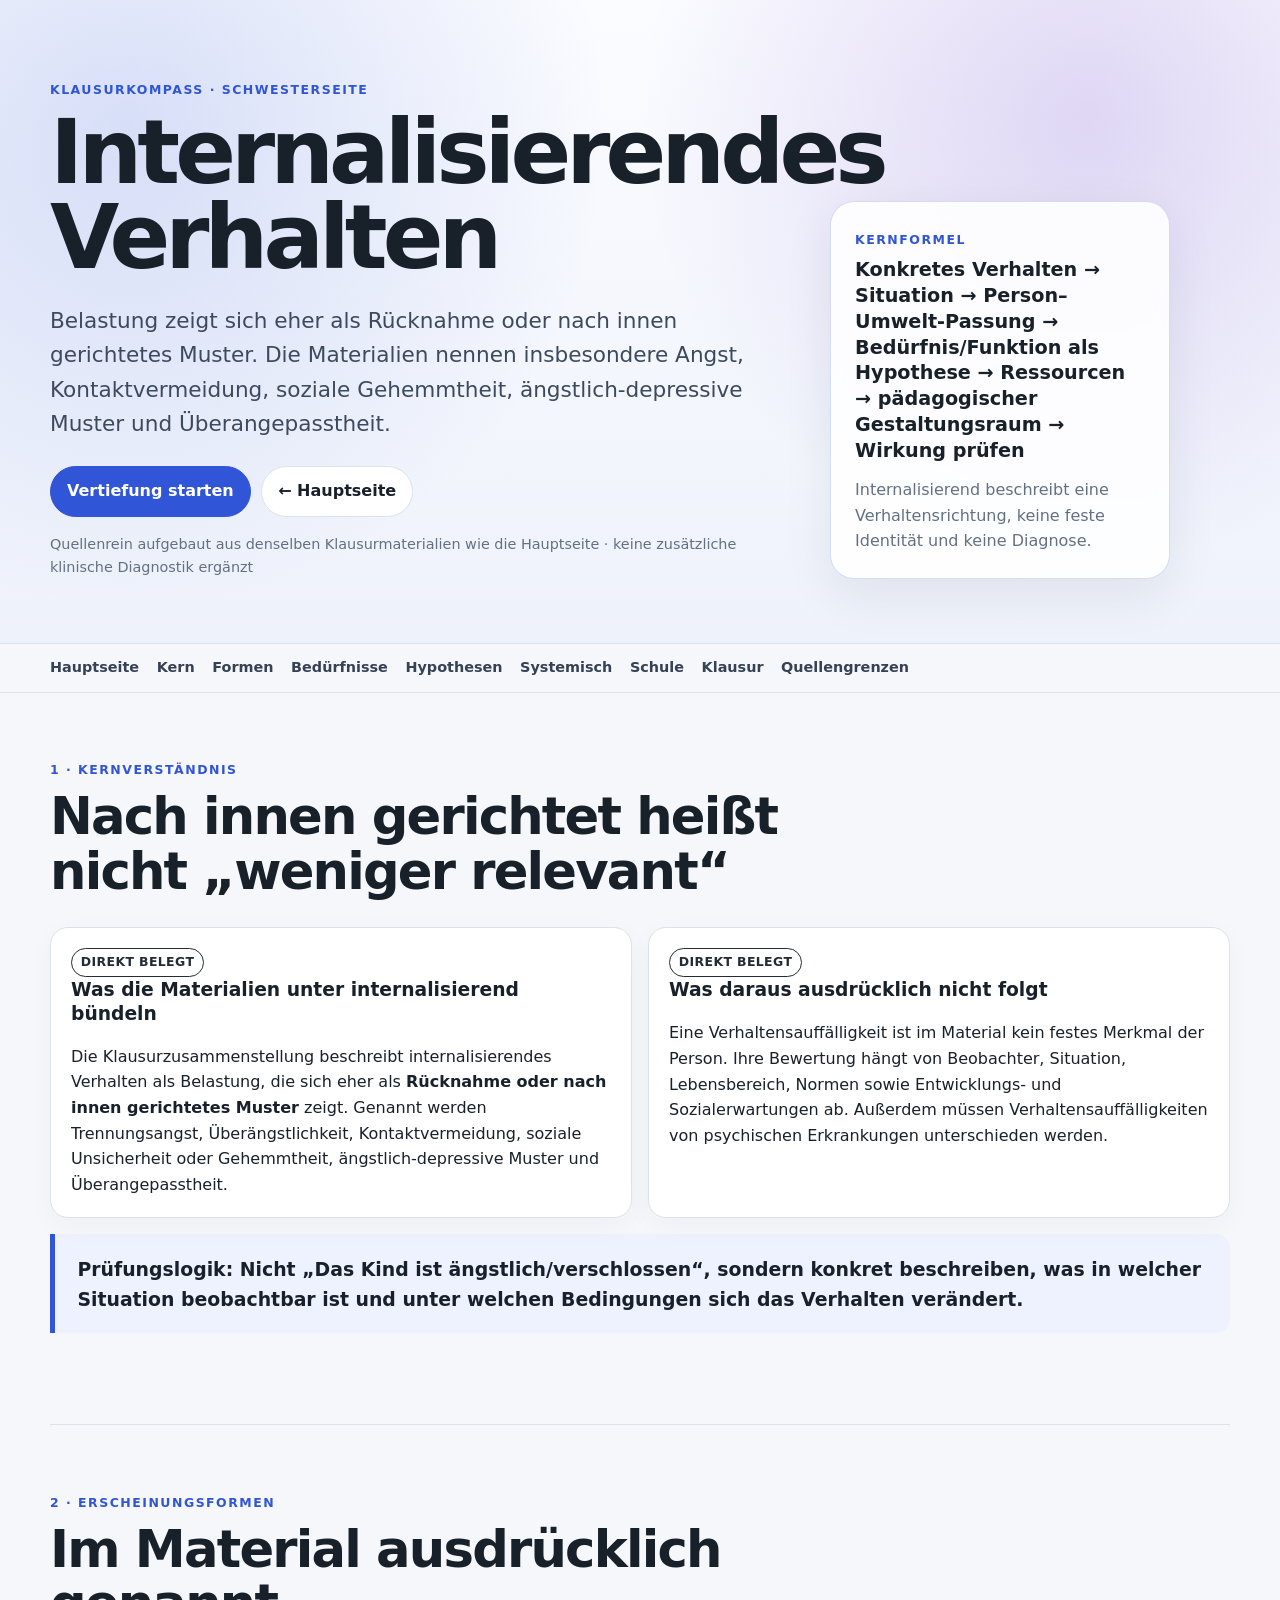
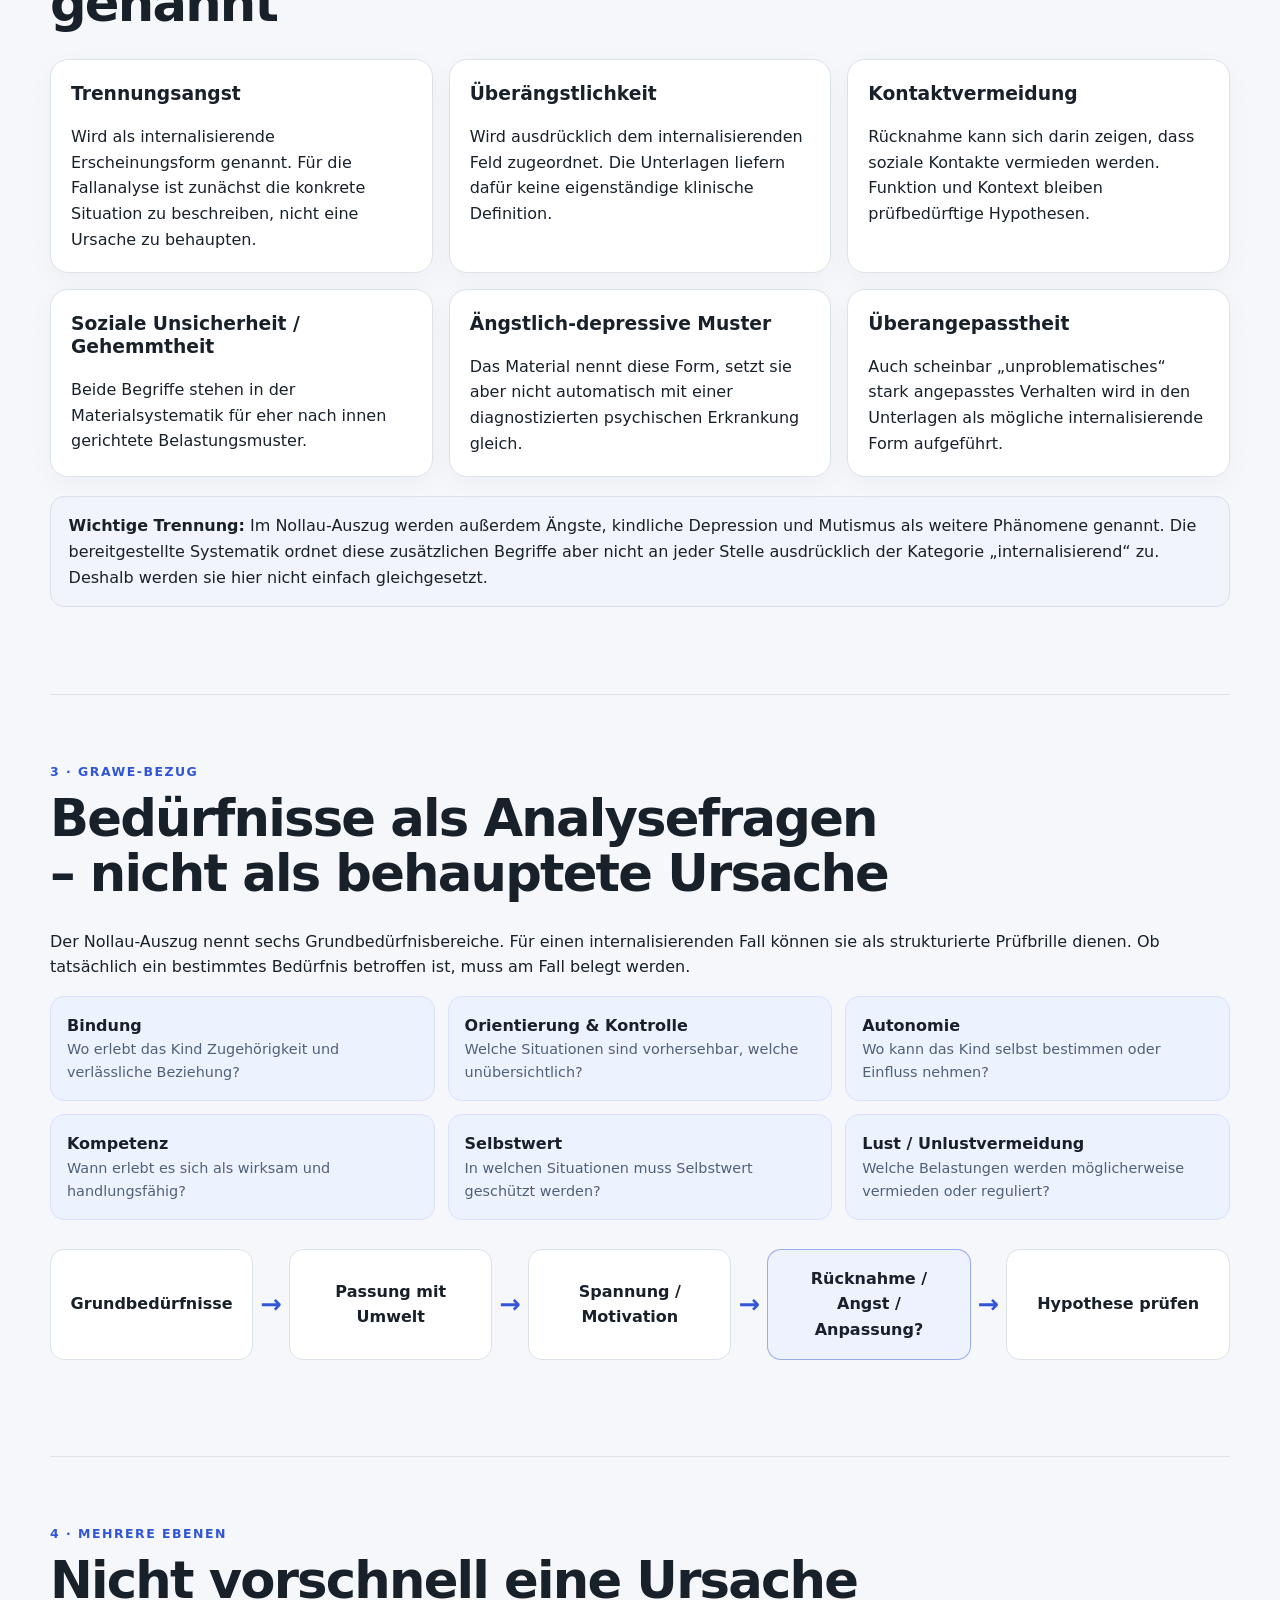
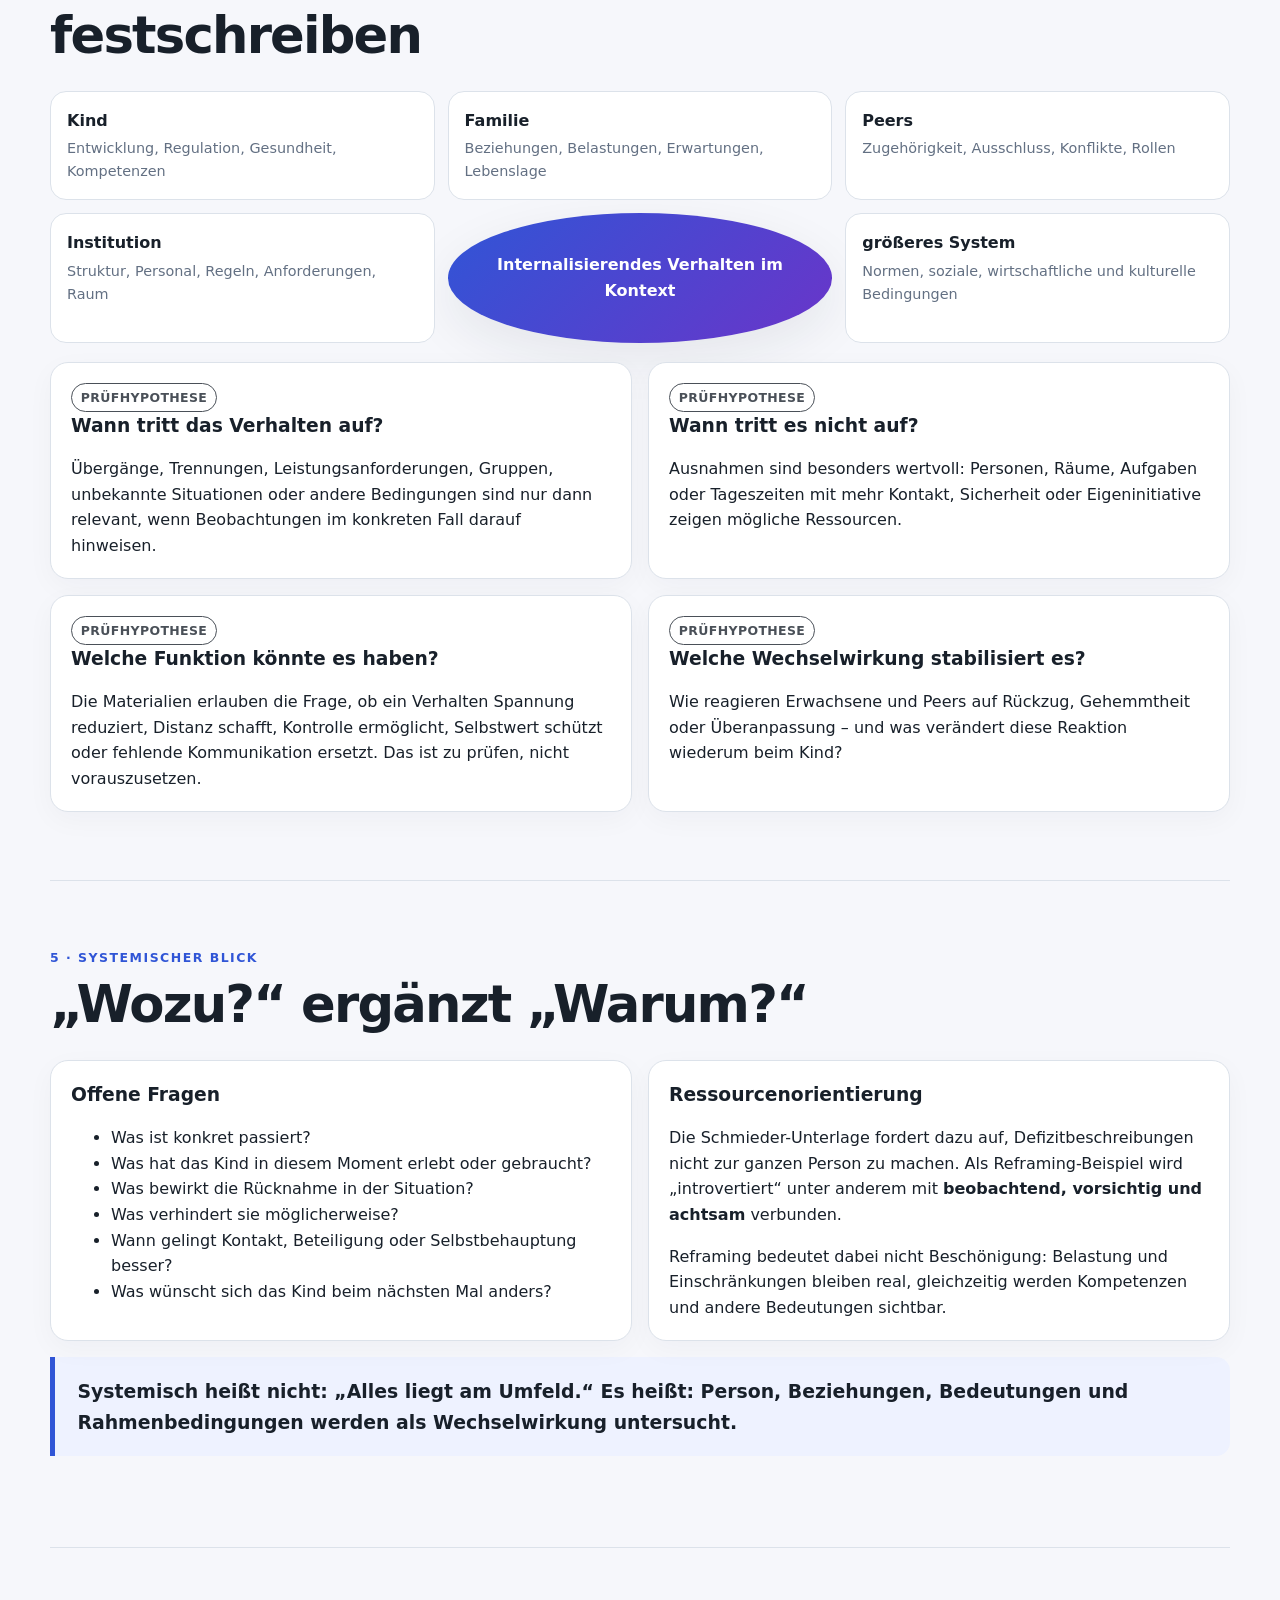
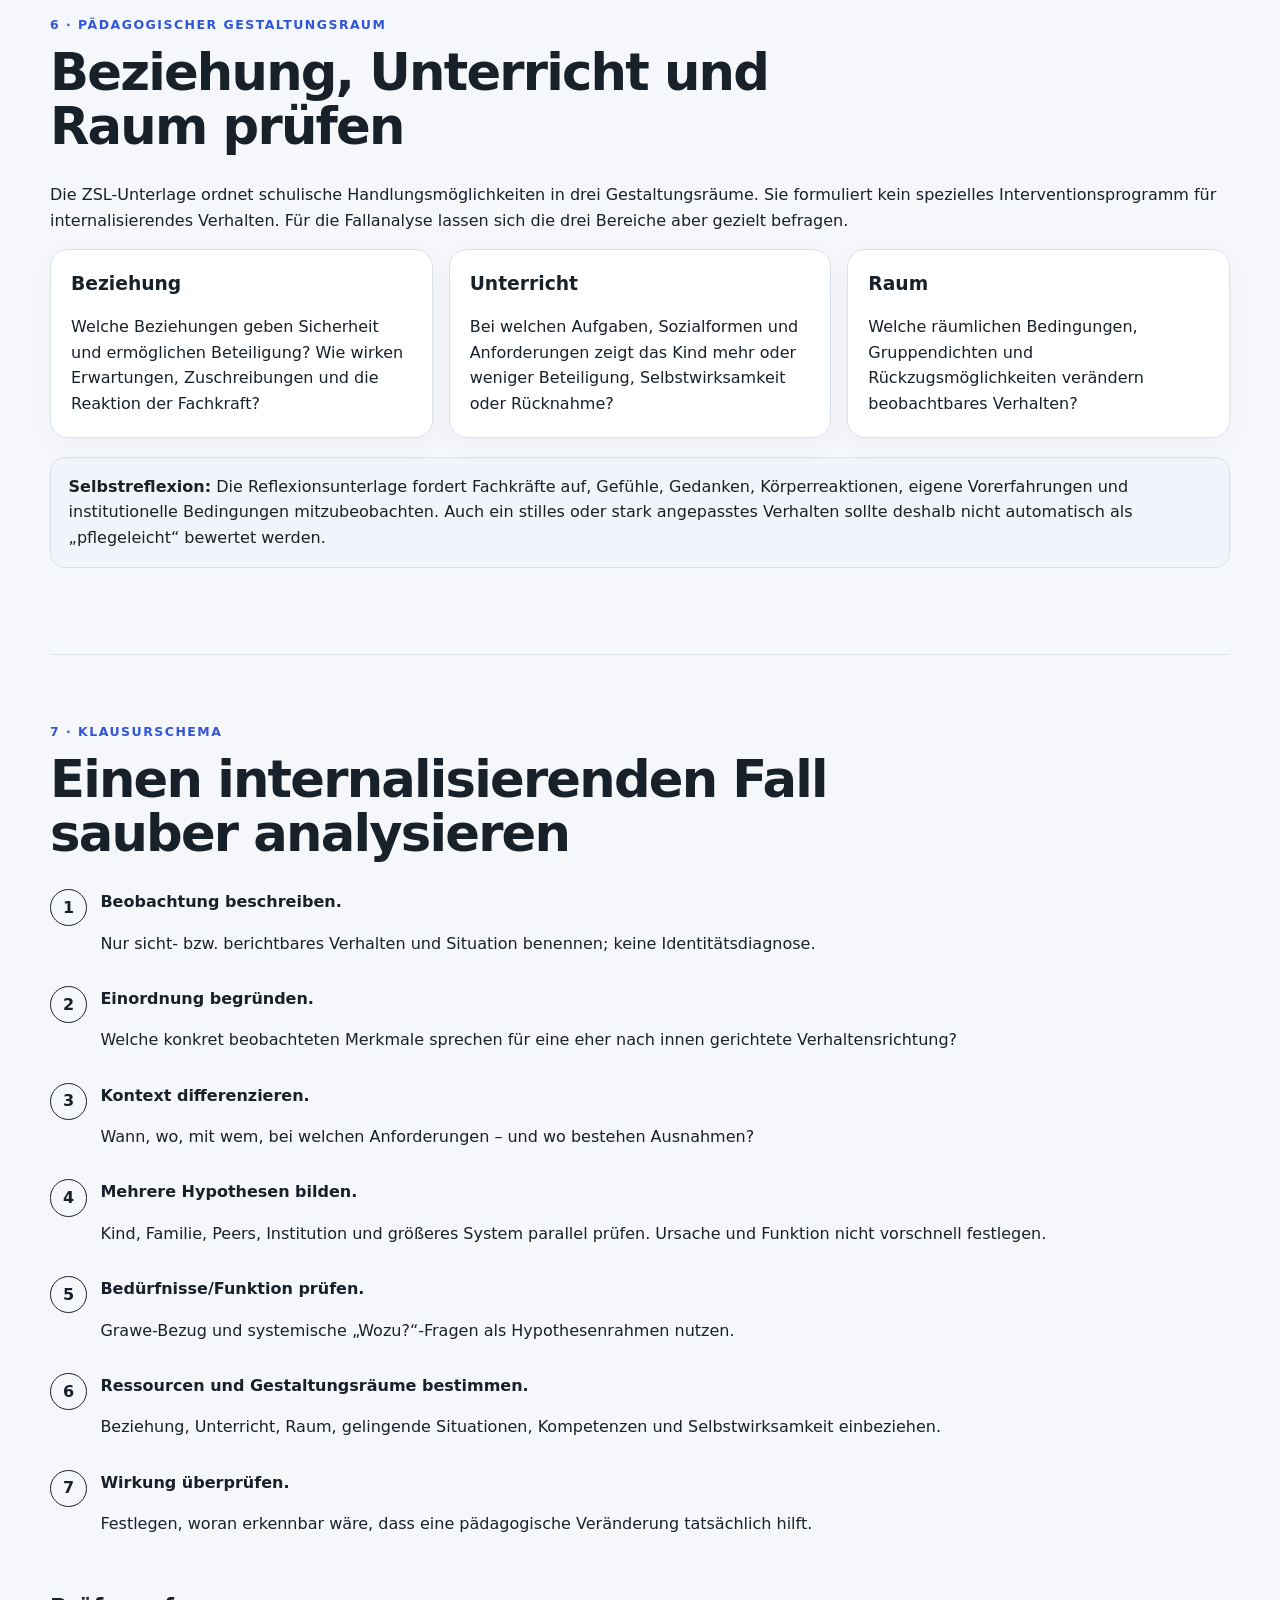
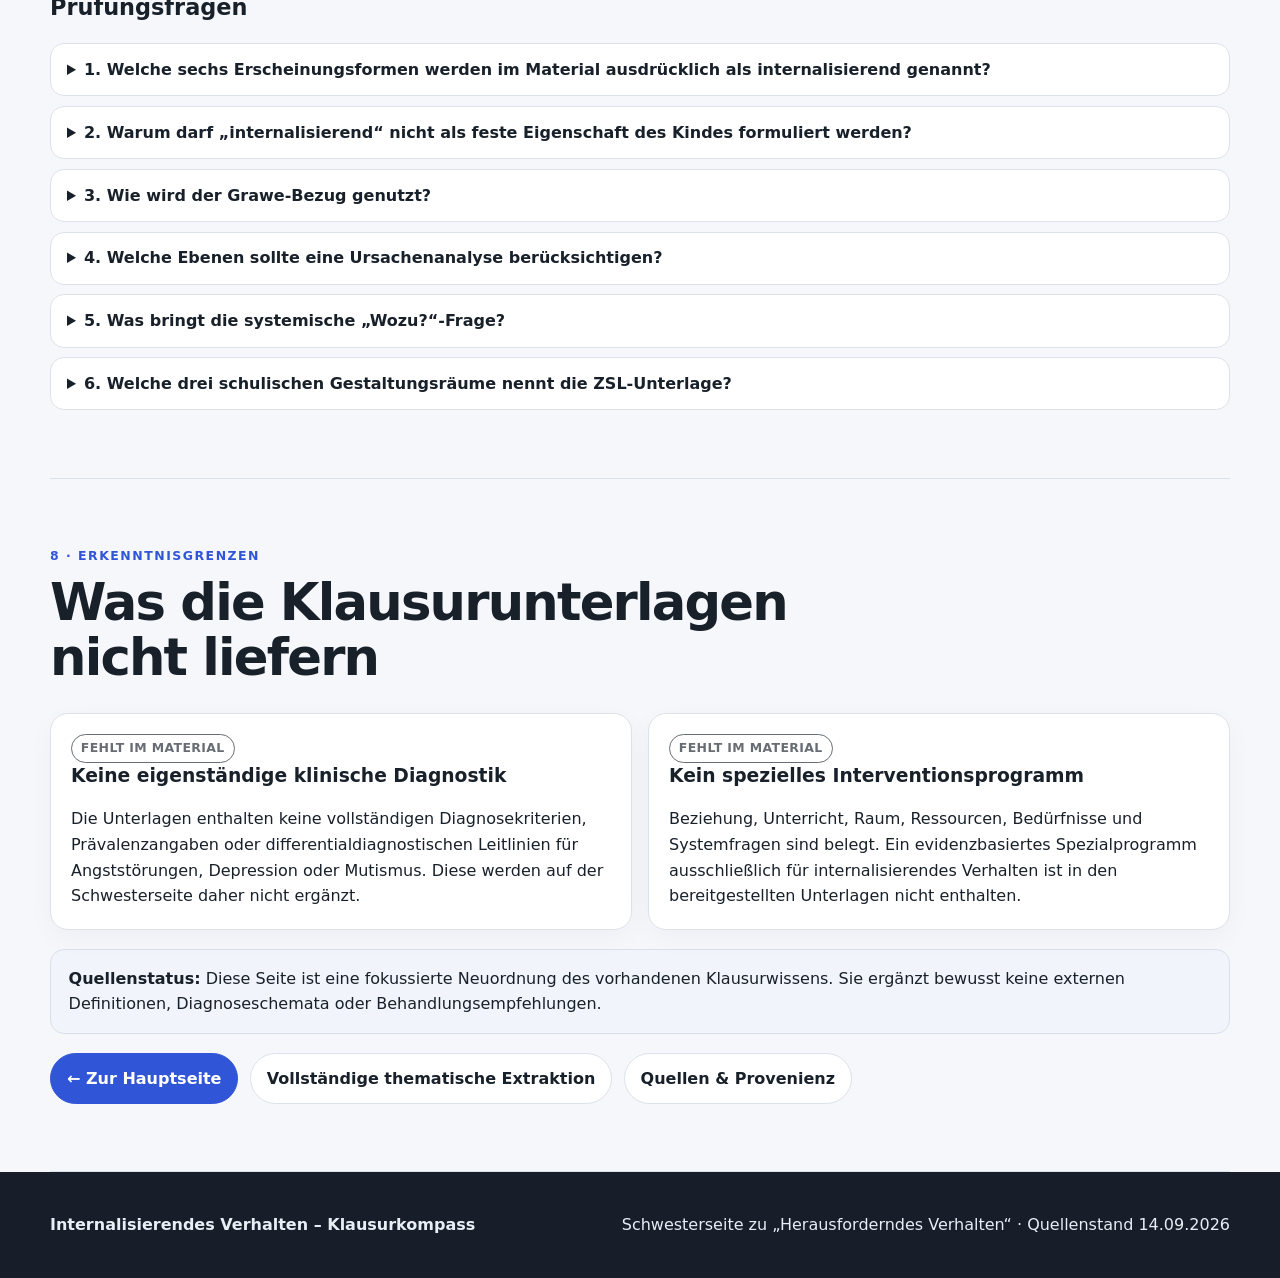
==== internalisierendes-verhalten.html @ 6f6639ad "feat: add internalising behaviour sister page" ====
<!doctype html>
<html lang="de">
<head>
  <meta charset="utf-8">
  <meta name="viewport" content="width=device-width,initial-scale=1">
  <meta name="description" content="Vertiefungsseite zu internalisierendem Verhalten auf Grundlage der Klausurmaterialien zu herausforderndem Verhalten.">
  <title>Internalisierendes Verhalten – Klausurkompass</title>
  <link rel="stylesheet" href="styles.css">
  <style>
    .sister-nav{display:flex;flex-wrap:wrap;gap:.65rem;align-items:center}.sister-nav .button{margin:0}
    .evidence-badge{display:inline-block;padding:.22rem .55rem;border:1px solid currentColor;border-radius:999px;font-size:.78rem;font-weight:700;letter-spacing:.03em;text-transform:uppercase}
    .evidence-direct{opacity:.95}.evidence-hypothesis{opacity:.78}.evidence-gap{opacity:.65}
    .focus-grid{display:grid;grid-template-columns:repeat(3,minmax(0,1fr));gap:1rem}.focus-grid .card{height:100%}
    .question-grid{display:grid;grid-template-columns:repeat(2,minmax(0,1fr));gap:1rem}
    .flow-list{counter-reset:step;display:grid;gap:.85rem;padding:0;list-style:none}.flow-list li{counter-increment:step;display:grid;grid-template-columns:2.4rem 1fr;gap:.75rem;align-items:start}.flow-list li::before{content:counter(step);display:grid;place-items:center;width:2.2rem;height:2.2rem;border-radius:50%;border:1px solid currentColor;font-weight:800}
    .sister-footer-links{display:flex;flex-wrap:wrap;gap:.7rem;margin-top:1rem}
    @media (max-width:850px){.focus-grid,.question-grid{grid-template-columns:1fr}}
  </style>
</head>
<body>
<a class="skip-link" href="#inhalt">Zum Inhalt springen</a>
<header class="hero"><div class="wrap hero-grid"><div>
  <p class="eyebrow">Klausurkompass · Schwesterseite</p>
  <h1>Internalisierendes Verhalten</h1>
  <p class="lead">Belastung zeigt sich eher als Rücknahme oder nach innen gerichtetes Muster. Die Materialien nennen insbesondere Angst, Kontaktvermeidung, soziale Gehemmtheit, ängstlich-depressive Muster und Überangepasstheit.</p>
  <div class="hero-actions sister-nav"><a class="button primary" href="#kern">Vertiefung starten</a><a class="button" href="index.html">← Hauptseite</a></div>
  <p class="source-note">Quellenrein aufgebaut aus denselben Klausurmaterialien wie die Hauptseite · keine zusätzliche klinische Diagnostik ergänzt</p>
</div><div class="core-card"><span class="core-label">Kernformel</span><strong>Konkretes Verhalten → Situation → Person–Umwelt-Passung → Bedürfnis/Funktion als Hypothese → Ressourcen → pädagogischer Gestaltungsraum → Wirkung prüfen</strong><p>Internalisierend beschreibt eine Verhaltensrichtung, keine feste Identität und keine Diagnose.</p></div></div></header>

<nav class="topnav"><div class="wrap nav-inner"><a href="index.html">Hauptseite</a><a href="#kern">Kern</a><a href="#formen">Formen</a><a href="#beduerfnisse">Bedürfnisse</a><a href="#hypothesen">Hypothesen</a><a href="#systemisch">Systemisch</a><a href="#schule">Schule</a><a href="#klausur">Klausur</a><a href="#grenzen">Quellengrenzen</a></div></nav>

<main id="inhalt" class="wrap">
<section id="kern" class="section"><div class="section-head"><p class="eyebrow">1 · Kernverständnis</p><h2>Nach innen gerichtet heißt nicht „weniger relevant“</h2></div>
<div class="two-col">
<article class="panel"><span class="evidence-badge evidence-direct">Direkt belegt</span><h3>Was die Materialien unter internalisierend bündeln</h3><p>Die Klausurzusammenstellung beschreibt internalisierendes Verhalten als Belastung, die sich eher als <strong>Rücknahme oder nach innen gerichtetes Muster</strong> zeigt. Genannt werden Trennungsangst, Überängstlichkeit, Kontaktvermeidung, soziale Unsicherheit oder Gehemmtheit, ängstlich-depressive Muster und Überangepasstheit.</p></article>
<article class="panel"><span class="evidence-badge evidence-direct">Direkt belegt</span><h3>Was daraus ausdrücklich nicht folgt</h3><p>Eine Verhaltensauffälligkeit ist im Material kein festes Merkmal der Person. Ihre Bewertung hängt von Beobachter, Situation, Lebensbereich, Normen sowie Entwicklungs- und Sozialerwartungen ab. Außerdem müssen Verhaltensauffälligkeiten von psychischen Erkrankungen unterschieden werden.</p></article>
</div>
<div class="quote-card">Prüfungslogik: Nicht „Das Kind ist ängstlich/verschlossen“, sondern konkret beschreiben, <strong>was</strong> in <strong>welcher Situation</strong> beobachtbar ist und unter welchen Bedingungen sich das Verhalten verändert.</div>
</section>

<section id="formen" class="section"><div class="section-head"><p class="eyebrow">2 · Erscheinungsformen</p><h2>Im Material ausdrücklich genannt</h2></div>
<div class="focus-grid">
<article class="card"><h3>Trennungsangst</h3><p>Wird als internalisierende Erscheinungsform genannt. Für die Fallanalyse ist zunächst die konkrete Situation zu beschreiben, nicht eine Ursache zu behaupten.</p></article>
<article class="card"><h3>Überängstlichkeit</h3><p>Wird ausdrücklich dem internalisierenden Feld zugeordnet. Die Unterlagen liefern dafür keine eigenständige klinische Definition.</p></article>
<article class="card"><h3>Kontaktvermeidung</h3><p>Rücknahme kann sich darin zeigen, dass soziale Kontakte vermieden werden. Funktion und Kontext bleiben prüfbedürftige Hypothesen.</p></article>
<article class="card"><h3>Soziale Unsicherheit / Gehemmtheit</h3><p>Beide Begriffe stehen in der Materialsystematik für eher nach innen gerichtete Belastungsmuster.</p></article>
<article class="card"><h3>Ängstlich-depressive Muster</h3><p>Das Material nennt diese Form, setzt sie aber nicht automatisch mit einer diagnostizierten psychischen Erkrankung gleich.</p></article>
<article class="card"><h3>Überangepasstheit</h3><p>Auch scheinbar „unproblematisches“ stark angepasstes Verhalten wird in den Unterlagen als mögliche internalisierende Form aufgeführt.</p></article>
</div>
<aside class="notice"><strong>Wichtige Trennung:</strong> Im Nollau-Auszug werden außerdem Ängste, kindliche Depression und Mutismus als weitere Phänomene genannt. Die bereitgestellte Systematik ordnet diese zusätzlichen Begriffe aber nicht an jeder Stelle ausdrücklich der Kategorie „internalisierend“ zu. Deshalb werden sie hier nicht einfach gleichgesetzt.</aside>
</section>

<section id="beduerfnisse" class="section"><div class="section-head"><p class="eyebrow">3 · Grawe-Bezug</p><h2>Bedürfnisse als Analysefragen – nicht als behauptete Ursache</h2></div>
<p>Der Nollau-Auszug nennt sechs Grundbedürfnisbereiche. Für einen internalisierenden Fall können sie als strukturierte Prüfbrille dienen. Ob tatsächlich ein bestimmtes Bedürfnis betroffen ist, muss am Fall belegt werden.</p>
<div class="need-grid">
<div class="need"><strong>Bindung</strong><span>Wo erlebt das Kind Zugehörigkeit und verlässliche Beziehung?</span></div>
<div class="need"><strong>Orientierung & Kontrolle</strong><span>Welche Situationen sind vorhersehbar, welche unübersichtlich?</span></div>
<div class="need"><strong>Autonomie</strong><span>Wo kann das Kind selbst bestimmen oder Einfluss nehmen?</span></div>
<div class="need"><strong>Kompetenz</strong><span>Wann erlebt es sich als wirksam und handlungsfähig?</span></div>
<div class="need"><strong>Selbstwert</strong><span>In welchen Situationen muss Selbstwert geschützt werden?</span></div>
<div class="need"><strong>Lust / Unlustvermeidung</strong><span>Welche Belastungen werden möglicherweise vermieden oder reguliert?</span></div>
</div>
<div class="diagram"><div class="node">Grundbedürfnisse</div><div class="arrow">→</div><div class="node">Passung mit Umwelt</div><div class="arrow">→</div><div class="node">Spannung / Motivation</div><div class="arrow">→</div><div class="node accent">Rücknahme / Angst / Anpassung?</div><div class="arrow">→</div><div class="node">Hypothese prüfen</div></div>
</section>

<section id="hypothesen" class="section"><div class="section-head"><p class="eyebrow">4 · Mehrere Ebenen</p><h2>Nicht vorschnell eine Ursache festschreiben</h2></div>
<div class="cause-ring"><div class="center">Internalisierendes Verhalten im Kontext</div><div class="cause"><strong>Kind</strong><span>Entwicklung, Regulation, Gesundheit, Kompetenzen</span></div><div class="cause"><strong>Familie</strong><span>Beziehungen, Belastungen, Erwartungen, Lebenslage</span></div><div class="cause"><strong>Peers</strong><span>Zugehörigkeit, Ausschluss, Konflikte, Rollen</span></div><div class="cause"><strong>Institution</strong><span>Struktur, Personal, Regeln, Anforderungen, Raum</span></div><div class="cause"><strong>größeres System</strong><span>Normen, soziale, wirtschaftliche und kulturelle Bedingungen</span></div></div>
<div class="question-grid">
<article class="panel"><span class="evidence-badge evidence-hypothesis">Prüfhypothese</span><h3>Wann tritt das Verhalten auf?</h3><p>Übergänge, Trennungen, Leistungsanforderungen, Gruppen, unbekannte Situationen oder andere Bedingungen sind nur dann relevant, wenn Beobachtungen im konkreten Fall darauf hinweisen.</p></article>
<article class="panel"><span class="evidence-badge evidence-hypothesis">Prüfhypothese</span><h3>Wann tritt es nicht auf?</h3><p>Ausnahmen sind besonders wertvoll: Personen, Räume, Aufgaben oder Tageszeiten mit mehr Kontakt, Sicherheit oder Eigeninitiative zeigen mögliche Ressourcen.</p></article>
<article class="panel"><span class="evidence-badge evidence-hypothesis">Prüfhypothese</span><h3>Welche Funktion könnte es haben?</h3><p>Die Materialien erlauben die Frage, ob ein Verhalten Spannung reduziert, Distanz schafft, Kontrolle ermöglicht, Selbstwert schützt oder fehlende Kommunikation ersetzt. Das ist zu prüfen, nicht vorauszusetzen.</p></article>
<article class="panel"><span class="evidence-badge evidence-hypothesis">Prüfhypothese</span><h3>Welche Wechselwirkung stabilisiert es?</h3><p>Wie reagieren Erwachsene und Peers auf Rückzug, Gehemmtheit oder Überanpassung – und was verändert diese Reaktion wiederum beim Kind?</p></article>
</div>
</section>

<section id="systemisch" class="section"><div class="section-head"><p class="eyebrow">5 · Systemischer Blick</p><h2>„Wozu?“ ergänzt „Warum?“</h2></div>
<div class="two-col"><article class="panel"><h3>Offene Fragen</h3><ul><li>Was ist konkret passiert?</li><li>Was hat das Kind in diesem Moment erlebt oder gebraucht?</li><li>Was bewirkt die Rücknahme in der Situation?</li><li>Was verhindert sie möglicherweise?</li><li>Wann gelingt Kontakt, Beteiligung oder Selbstbehauptung besser?</li><li>Was wünscht sich das Kind beim nächsten Mal anders?</li></ul></article>
<article class="panel"><h3>Ressourcenorientierung</h3><p>Die Schmieder-Unterlage fordert dazu auf, Defizitbeschreibungen nicht zur ganzen Person zu machen. Als Reframing-Beispiel wird „introvertiert“ unter anderem mit <strong>beobachtend, vorsichtig und achtsam</strong> verbunden.</p><p>Reframing bedeutet dabei nicht Beschönigung: Belastung und Einschränkungen bleiben real, gleichzeitig werden Kompetenzen und andere Bedeutungen sichtbar.</p></article></div>
<div class="quote-card">Systemisch heißt nicht: „Alles liegt am Umfeld.“ Es heißt: Person, Beziehungen, Bedeutungen und Rahmenbedingungen werden als Wechselwirkung untersucht.</div>
</section>

<section id="schule" class="section"><div class="section-head"><p class="eyebrow">6 · Pädagogischer Gestaltungsraum</p><h2>Beziehung, Unterricht und Raum prüfen</h2></div>
<p>Die ZSL-Unterlage ordnet schulische Handlungsmöglichkeiten in drei Gestaltungsräume. Sie formuliert kein spezielles Interventionsprogramm für internalisierendes Verhalten. Für die Fallanalyse lassen sich die drei Bereiche aber gezielt befragen.</p>
<div class="three-col">
<article class="card"><h3>Beziehung</h3><p>Welche Beziehungen geben Sicherheit und ermöglichen Beteiligung? Wie wirken Erwartungen, Zuschreibungen und die Reaktion der Fachkraft?</p></article>
<article class="card"><h3>Unterricht</h3><p>Bei welchen Aufgaben, Sozialformen und Anforderungen zeigt das Kind mehr oder weniger Beteiligung, Selbstwirksamkeit oder Rücknahme?</p></article>
<article class="card"><h3>Raum</h3><p>Welche räumlichen Bedingungen, Gruppendichten und Rückzugsmöglichkeiten verändern beobachtbares Verhalten?</p></article>
</div>
<aside class="notice"><strong>Selbstreflexion:</strong> Die Reflexionsunterlage fordert Fachkräfte auf, Gefühle, Gedanken, Körperreaktionen, eigene Vorerfahrungen und institutionelle Bedingungen mitzubeobachten. Auch ein stilles oder stark angepasstes Verhalten sollte deshalb nicht automatisch als „pflegeleicht“ bewertet werden.</aside>
</section>

<section id="klausur" class="section"><div class="section-head"><p class="eyebrow">7 · Klausurschema</p><h2>Einen internalisierenden Fall sauber analysieren</h2></div>
<ol class="flow-list">
<li><div><strong>Beobachtung beschreiben.</strong><p>Nur sicht- bzw. berichtbares Verhalten und Situation benennen; keine Identitätsdiagnose.</p></div></li>
<li><div><strong>Einordnung begründen.</strong><p>Welche konkret beobachteten Merkmale sprechen für eine eher nach innen gerichtete Verhaltensrichtung?</p></div></li>
<li><div><strong>Kontext differenzieren.</strong><p>Wann, wo, mit wem, bei welchen Anforderungen – und wo bestehen Ausnahmen?</p></div></li>
<li><div><strong>Mehrere Hypothesen bilden.</strong><p>Kind, Familie, Peers, Institution und größeres System parallel prüfen. Ursache und Funktion nicht vorschnell festlegen.</p></div></li>
<li><div><strong>Bedürfnisse/Funktion prüfen.</strong><p>Grawe-Bezug und systemische „Wozu?“-Fragen als Hypothesenrahmen nutzen.</p></div></li>
<li><div><strong>Ressourcen und Gestaltungsräume bestimmen.</strong><p>Beziehung, Unterricht, Raum, gelingende Situationen, Kompetenzen und Selbstwirksamkeit einbeziehen.</p></div></li>
<li><div><strong>Wirkung überprüfen.</strong><p>Festlegen, woran erkennbar wäre, dass eine pädagogische Veränderung tatsächlich hilft.</p></div></li>
</ol>
<h3 class="subhead">Prüfungsfragen</h3>
<div class="quiz-list">
<details class="quiz-item"><summary>1. Welche sechs Erscheinungsformen werden im Material ausdrücklich als internalisierend genannt?</summary><p>Trennungsangst, Überängstlichkeit, Kontaktvermeidung, soziale Unsicherheit oder Gehemmtheit, ängstlich-depressive Muster und Überangepasstheit.</p></details>
<details class="quiz-item"><summary>2. Warum darf „internalisierend“ nicht als feste Eigenschaft des Kindes formuliert werden?</summary><p>Weil die Materialien Verhaltensauffälligkeit als personen- und kontextabhängige Bewertung verstehen. Verhalten ist in Situationen und Beziehungen zu beschreiben, nicht als unveränderliche Identität.</p></details>
<details class="quiz-item"><summary>3. Wie wird der Grawe-Bezug genutzt?</summary><p>Als Analysebrille für Grundbedürfnisse und mögliche Spannungsregulation. Ein bestimmtes Bedürfnis ist im Einzelfall eine zu prüfende Hypothese, keine automatisch feststehende Ursache.</p></details>
<details class="quiz-item"><summary>4. Welche Ebenen sollte eine Ursachenanalyse berücksichtigen?</summary><p>Kind, Familie, Peers, Institution und größere gesellschaftliche bzw. kulturelle Systeme.</p></details>
<details class="quiz-item"><summary>5. Was bringt die systemische „Wozu?“-Frage?</summary><p>Sie richtet den Blick auf aktuelle Funktion, Wechselwirkungen und mögliche stabilisierende Kreisläufe, statt ausschließlich nach einer linearen Ursache in der Vergangenheit zu suchen.</p></details>
<details class="quiz-item"><summary>6. Welche drei schulischen Gestaltungsräume nennt die ZSL-Unterlage?</summary><p>Beziehung, Unterricht und Raum.</p></details>
</div>
</section>

<section id="grenzen" class="section"><div class="section-head"><p class="eyebrow">8 · Erkenntnisgrenzen</p><h2>Was die Klausurunterlagen nicht liefern</h2></div>
<div class="two-col">
<article class="panel"><span class="evidence-badge evidence-gap">Fehlt im Material</span><h3>Keine eigenständige klinische Diagnostik</h3><p>Die Unterlagen enthalten keine vollständigen Diagnosekriterien, Prävalenzangaben oder differentialdiagnostischen Leitlinien für Angststörungen, Depression oder Mutismus. Diese werden auf der Schwesterseite daher nicht ergänzt.</p></article>
<article class="panel"><span class="evidence-badge evidence-gap">Fehlt im Material</span><h3>Kein spezielles Interventionsprogramm</h3><p>Beziehung, Unterricht, Raum, Ressourcen, Bedürfnisse und Systemfragen sind belegt. Ein evidenzbasiertes Spezialprogramm ausschließlich für internalisierendes Verhalten ist in den bereitgestellten Unterlagen nicht enthalten.</p></article>
</div>
<aside class="notice"><strong>Quellenstatus:</strong> Diese Seite ist eine fokussierte Neuordnung des vorhandenen Klausurwissens. Sie ergänzt bewusst keine externen Definitionen, Diagnoseschemata oder Behandlungsempfehlungen.</aside>
<div class="sister-footer-links"><a class="button primary" href="index.html">← Zur Hauptseite</a><a class="button" href="klausurwissen.md">Vollständige thematische Extraktion</a><a class="button" href="quellen.md">Quellen & Provenienz</a></div>
</section>
</main>
<footer><div class="wrap footer-inner"><p><strong>Internalisierendes Verhalten – Klausurkompass</strong></p><p>Schwesterseite zu „Herausforderndes Verhalten“ · Quellenstand 14.09.2026</p></div></footer>
</body>
</html>
---- styles.css ----
:root {
  --bg: #f6f7fb;
  --surface: #ffffff;
  --surface-2: #eef2f7;
  --text: #18202a;
  --muted: #637083;
  --line: #dce2ea;
  --brand: #3055d6;
  --brand-2: #6a35c9;
  --accent: #0f7a65;
  --warning: #a35b00;
  --danger: #a83b3b;
  --good: #0d6b58;
  --shadow: 0 16px 50px rgba(25, 35, 55, .08);
  --radius: 18px;
  --max: 1180px;
}

* { box-sizing: border-box; }
html { scroll-behavior: smooth; }
body {
  margin: 0;
  font-family: Inter, ui-sans-serif, system-ui, -apple-system, BlinkMacSystemFont, "Segoe UI", sans-serif;
  background: var(--bg);
  color: var(--text);
  line-height: 1.6;
}
a { color: var(--brand); text-decoration-thickness: .08em; text-underline-offset: .17em; }
.wrap { width: min(var(--max), calc(100% - 2rem)); margin-inline: auto; }
.skip-link { position: absolute; left: -999px; top: 0; background: #000; color: #fff; padding: .75rem 1rem; z-index: 20; }
.skip-link:focus { left: .5rem; top: .5rem; }

.hero {
  padding: 5rem 0 4rem;
  background:
    radial-gradient(circle at 85% 18%, rgba(106,53,201,.18), transparent 28rem),
    radial-gradient(circle at 10% 20%, rgba(48,85,214,.17), transparent 30rem),
    linear-gradient(180deg, #fbfcff, #eef2fb);
  border-bottom: 1px solid var(--line);
}
.hero-grid { display: grid; grid-template-columns: 1.55fr .85fr; gap: 2rem; align-items: end; }
.eyebrow { margin: 0 0 .6rem; text-transform: uppercase; letter-spacing: .12em; font-size: .78rem; font-weight: 800; color: var(--brand); }
h1 { font-size: clamp(2.8rem, 7vw, 5.9rem); line-height: .95; letter-spacing: -.055em; margin: 0; max-width: 12ch; }
.lead { font-size: clamp(1.08rem, 2vw, 1.35rem); max-width: 64ch; color: #3d4a5d; margin: 1.5rem 0; }
.hero-actions { display: flex; flex-wrap: wrap; gap: .7rem; margin: 1.5rem 0 1rem; }
.source-note { color: var(--muted); font-size: .9rem; margin-bottom: 0; }
.core-card { background: rgba(255,255,255,.88); border: 1px solid rgba(48,85,214,.2); border-radius: 24px; padding: 1.5rem; box-shadow: var(--shadow); backdrop-filter: blur(8px); }
.core-card strong { display: block; font-size: 1.2rem; line-height: 1.35; margin: .35rem 0 .8rem; }
.core-card p { margin: 0; color: var(--muted); }
.core-label { font-size: .78rem; text-transform: uppercase; letter-spacing: .12em; color: var(--brand); font-weight: 800; }

.button { display: inline-flex; align-items: center; justify-content: center; gap: .35rem; border: 1px solid var(--line); background: var(--surface); color: var(--text); border-radius: 999px; padding: .72rem 1rem; font: inherit; font-weight: 700; text-decoration: none; cursor: pointer; }
.button:hover, .button:focus-visible { border-color: var(--brand); outline: none; }
.button.primary { background: var(--brand); border-color: var(--brand); color: #fff; }
.button.small { padding: .62rem .9rem; }

.topnav { position: sticky; top: 0; z-index: 10; background: rgba(246,247,251,.92); backdrop-filter: blur(12px); border-bottom: 1px solid var(--line); }
.nav-inner { display: flex; gap: 1.1rem; overflow-x: auto; scrollbar-width: thin; padding: .78rem 0; }
.nav-inner a { flex: 0 0 auto; color: #354154; text-decoration: none; font-weight: 700; font-size: .9rem; }
.nav-inner a:hover { color: var(--brand); }

.toolbar { margin: 2rem 0 0; padding: 1rem; border: 1px solid var(--line); border-radius: var(--radius); background: var(--surface); box-shadow: 0 8px 28px rgba(20,30,50,.04); }
.toolbar label { display: block; font-weight: 800; margin-bottom: .5rem; }
.search-row { display: flex; gap: .7rem; }
#search { flex: 1; min-width: 0; padding: .8rem 1rem; border: 1px solid #cbd3df; border-radius: 12px; background: #fff; font: inherit; }
#search:focus { outline: 3px solid rgba(48,85,214,.15); border-color: var(--brand); }
.muted { color: var(--muted); }

.section { scroll-margin-top: 4.3rem; padding: 4.2rem 0; border-bottom: 1px solid var(--line); }
.section-head { max-width: 850px; margin-bottom: 1.8rem; }
h2 { font-size: clamp(2rem, 4vw, 3.4rem); letter-spacing: -.035em; line-height: 1.06; margin: .15rem 0 .8rem; }
h3 { line-height: 1.25; }
.subhead { margin-top: 2.5rem; font-size: 1.4rem; }
.card, .panel { background: var(--surface); border: 1px solid var(--line); border-radius: var(--radius); padding: 1.25rem; box-shadow: 0 8px 28px rgba(20,30,50,.035); }
.card h3, .panel h3 { margin-top: .1rem; }
.card p:last-child, .panel p:last-child { margin-bottom: 0; }
.num { font-variant-numeric: tabular-nums; color: var(--brand); font-weight: 900; font-size: .8rem; letter-spacing: .08em; }
.principle-grid { display: grid; grid-template-columns: repeat(3, 1fr); gap: 1rem; }
.two-col { display: grid; grid-template-columns: repeat(2, 1fr); gap: 1rem; }
.three-col { display: grid; grid-template-columns: repeat(3, 1fr); gap: 1rem; }
.four-col { display: grid; grid-template-columns: repeat(4, 1fr); gap: 1rem; }

.diagram { margin: 1.8rem 0; display: grid; grid-template-columns: 1fr auto 1fr auto 1fr auto 1fr auto 1.1fr; gap: .45rem; align-items: stretch; }
.node { display: flex; flex-direction: column; justify-content: center; padding: 1rem; border-radius: 14px; border: 1px solid var(--line); background: var(--surface); font-weight: 800; text-align: center; }
.node small { display: block; color: var(--muted); font-weight: 500; margin-top: .3rem; }
.node.accent { border-color: rgba(48,85,214,.45); background: #eef2ff; }
.arrow { align-self: center; color: var(--brand); font-size: 1.6rem; font-weight: 900; }

.contrast { display: grid; grid-template-columns: 1fr 1fr 1.15fr; gap: 1px; overflow: hidden; border: 1px solid var(--line); border-radius: var(--radius); background: var(--line); }
.contrast > div { background: var(--surface); padding: 1.25rem; }
.contrast h3 { margin-top: 0; }
.contrast > div:last-child { background: #f0f8f6; }

.citation { color: var(--muted); font-size: .88rem; }
.mini-example { display: grid; gap: .6rem; margin: 1rem 0; }
.mini-example span { border-radius: 10px; padding: .75rem; }
.bad { background: #fff1f1; color: #7d2626; }
.good { background: #ecf8f4; color: #075e4b; }
.need-grid { display: grid; grid-template-columns: repeat(3, 1fr); gap: .8rem; }
.need { display: flex; flex-direction: column; padding: 1rem; background: #edf2ff; border: 1px solid #d7e0ff; border-radius: 14px; }
.need span { color: #506079; font-size: .9rem; }
.behavior-types { margin-top: 1.5rem; }
.warning-card { background: #fff8ed; border-color: #f0d5aa; }
.gap { color: #83500c; background: #fff4df; border-left: 4px solid #c27a12; padding: .7rem .9rem; border-radius: 8px; }
details { background: var(--surface); border: 1px solid var(--line); border-radius: 14px; padding: .8rem 1rem; margin-top: 1rem; }
summary { cursor: pointer; font-weight: 800; }
.chip-list { display: flex; flex-wrap: wrap; gap: .45rem; margin-top: 1rem; }
.chip-list span { background: var(--surface-2); border: 1px solid var(--line); border-radius: 999px; padding: .35rem .6rem; font-size: .86rem; }

.cause-ring { display: grid; grid-template-columns: repeat(3, 1fr); gap: .8rem; margin-bottom: 1.2rem; }
.center { grid-column: 2; grid-row: 2; display: grid; place-items: center; min-height: 130px; border-radius: 50%; background: linear-gradient(135deg, var(--brand), var(--brand-2)); color: #fff; font-weight: 900; text-align: center; padding: 1rem; box-shadow: var(--shadow); }
.cause { background: var(--surface); border: 1px solid var(--line); border-radius: 16px; padding: 1rem; display: flex; flex-direction: column; }
.cause:nth-of-type(2) { grid-column: 1; grid-row: 1; }
.cause:nth-of-type(3) { grid-column: 2; grid-row: 1; }
.cause:nth-of-type(4) { grid-column: 3; grid-row: 1; }
.cause:nth-of-type(5) { grid-column: 1; grid-row: 2; }
.cause:nth-of-type(6) { grid-column: 3; grid-row: 2; }
.cause span { color: var(--muted); font-size: .9rem; margin-top: .25rem; }
.model-grid { display: grid; grid-template-columns: repeat(2, 1fr); gap: 1rem; }
.notice { margin: 1.2rem 0; padding: 1rem 1.1rem; background: #f1f4fa; border: 1px solid #d9e0ec; border-radius: 14px; }
.systems { max-width: 900px; margin: 0 auto; }
.system { border-radius: 22px; padding: 1.1rem; border: 2px solid rgba(48,85,214,.18); display: flex; flex-direction: column; gap: .5rem; }
.system span { color: #4c5a6d; font-size: .92rem; }
.system.macro { background: #eef1ff; }
.system.exo { background: #f3efff; margin-top: .5rem; }
.system.meso { background: #edf8f5; margin-top: .5rem; }
.system.micro { background: #fff; margin-top: .5rem; }

.quote-card { border-left: 5px solid var(--brand); background: #eef2ff; padding: 1.2rem 1.4rem; border-radius: 0 14px 14px 0; margin: 1rem 0 1.5rem; font-size: 1.18rem; font-weight: 700; }
.question-compare { display: grid; grid-template-columns: 1fr 1fr; gap: 1rem; margin: 1.2rem 0; }
.bad-box, .good-box { border-radius: 16px; padding: 1rem; display: grid; gap: .45rem; }
.bad-box { background: #fff1f1; border: 1px solid #f0cccc; }
.good-box { background: #ecf8f4; border: 1px solid #c7e6dc; }
.bad-box strong, .good-box strong { text-transform: uppercase; letter-spacing: .08em; font-size: .76rem; }
.steps, .analysis-list { list-style: none; counter-reset: step; padding: 0; display: grid; gap: .75rem; }
.steps li, .analysis-list li { counter-increment: step; display: grid; grid-template-columns: 2.3rem 1fr; column-gap: .8rem; background: var(--surface); border: 1px solid var(--line); border-radius: 14px; padding: 1rem; }
.steps li::before, .analysis-list li::before { content: counter(step); grid-row: 1 / span 2; width: 2rem; height: 2rem; display: grid; place-items: center; border-radius: 50%; background: #e9efff; color: var(--brand); font-weight: 900; }
.steps li span, .analysis-list li span { color: var(--muted); }
.panel.highlight { background: #eef2ff; border-color: #ccd7ff; }
.reframe-grid { display: grid; grid-template-columns: repeat(2, 1fr); gap: .7rem; }
.reframe-grid div { display: flex; justify-content: space-between; gap: 1rem; background: var(--surface); border: 1px solid var(--line); border-radius: 12px; padding: .85rem 1rem; }
.reframe-grid span { color: var(--danger); }
.reframe-grid strong { color: var(--good); text-align: right; }

.case-card { background: linear-gradient(135deg, #f2f5ff, #f6f1ff); border: 1px solid #d9dcf5; border-radius: 20px; padding: 1.3rem; margin-bottom: 1.2rem; }
.case-label { color: var(--brand); font-weight: 900; text-transform: uppercase; letter-spacing: .09em; font-size: .77rem; }
.case-card h3 { margin: .2rem 0 .7rem; }
.space-grid { display: grid; grid-template-columns: repeat(4, 1fr); gap: .8rem; }
.space-grid article { background: var(--surface); border: 1px solid var(--line); border-radius: 14px; padding: 1rem; }
.space-grid h3 { font-size: 1rem; margin-top: 0; }
.space-grid p { color: var(--muted); font-size: .9rem; margin-bottom: 0; }
.emotion-grid { display: grid; grid-template-columns: repeat(4, 1fr); gap: .8rem; }
.emotion-grid div { background: var(--surface); border: 1px solid var(--line); border-radius: 14px; padding: 1rem; display: flex; flex-direction: column; }
.emotion-grid span { color: var(--muted); font-size: .9rem; margin-top: .25rem; }
.reflection-flow { display: grid; grid-template-columns: repeat(4, 1fr); gap: .7rem; padding-left: 1.2rem; }
.reflection-flow li { padding-right: .8rem; }

.table-wrap { overflow-x: auto; border: 1px solid var(--line); border-radius: 16px; background: var(--surface); }
table { width: 100%; border-collapse: collapse; min-width: 800px; }
th, td { padding: .85rem 1rem; text-align: left; vertical-align: top; border-bottom: 1px solid var(--line); }
th { background: #eef2f7; font-size: .85rem; }
tr:last-child td { border-bottom: 0; }
.compact .card { padding: 1rem; }
.compact .card p { color: var(--muted); font-size: .9rem; }

.exam-template { margin-top: 1.4rem; border-radius: 18px; border: 1px dashed #9aa9be; background: #f9fbfd; padding: 1.2rem; }
.exam-template h3 { margin-top: 0; }
.exam-template p { margin: .5rem 0; font-family: ui-monospace, SFMono-Regular, Menlo, Consolas, monospace; font-size: .92rem; }

.quiz-controls { display: flex; flex-wrap: wrap; gap: .6rem; margin-bottom: 1rem; }
.quiz-list { display: grid; gap: .6rem; }
.quiz-item { margin: 0; }
.quiz-item[open] { border-color: #b6c3e8; box-shadow: 0 8px 28px rgba(20,30,50,.04); }
.quiz-item p { padding: .4rem .2rem 0; margin-bottom: .25rem; color: #39465a; }
.quiz-item.flash { animation: flash 1.2s ease; }
@keyframes flash { 0%,100% { box-shadow: none; } 25% { box-shadow: 0 0 0 5px rgba(48,85,214,.2); } }
.source-grid { display: grid; grid-template-columns: repeat(5, 1fr); gap: .8rem; }
.source-grid .panel { padding: 1rem; }
.source-grid p { color: var(--muted); font-size: .9rem; }

footer { padding: 2.5rem 0; background: #171e2a; color: #e9edf5; }
.footer-inner { display: flex; justify-content: space-between; gap: 1rem; flex-wrap: wrap; }
.footer-inner p { margin: 0; }

.search-hidden { display: none !important; }
mark { background: #ffe7a8; color: inherit; padding: 0 .08em; }

@media (max-width: 980px) {
  .hero-grid { grid-template-columns: 1fr; }
  .principle-grid, .need-grid { grid-template-columns: repeat(2, 1fr); }
  .diagram { grid-template-columns: 1fr; }
  .arrow { transform: rotate(90deg); justify-self: center; }
  .contrast { grid-template-columns: 1fr; }
  .space-grid { grid-template-columns: repeat(2, 1fr); }
  .source-grid { grid-template-columns: repeat(2, 1fr); }
  .four-col { grid-template-columns: repeat(2, 1fr); }
}

@media (max-width: 700px) {
  .wrap { width: min(100% - 1.2rem, var(--max)); }
  .hero { padding: 3.3rem 0 2.7rem; }
  .section { padding: 3rem 0; }
  .two-col, .three-col, .principle-grid, .need-grid, .model-grid, .question-compare, .reframe-grid, .emotion-grid, .four-col { grid-template-columns: 1fr; }
  .cause-ring { grid-template-columns: 1fr; }
  .center, .cause, .cause:nth-of-type(n) { grid-column: 1; grid-row: auto; }
  .center { border-radius: 18px; min-height: auto; }
  .space-grid { grid-template-columns: 1fr; }
  .reflection-flow { grid-template-columns: 1fr; }
  .source-grid { grid-template-columns: 1fr; }
  .search-row { flex-direction: column; }
  .reframe-grid div { flex-direction: column; }
  .reframe-grid strong { text-align: left; }
}

@media (prefers-reduced-motion: reduce) {
  html { scroll-behavior: auto; }
  *, *::before, *::after { animation-duration: .01ms !important; animation-iteration-count: 1 !important; }
}
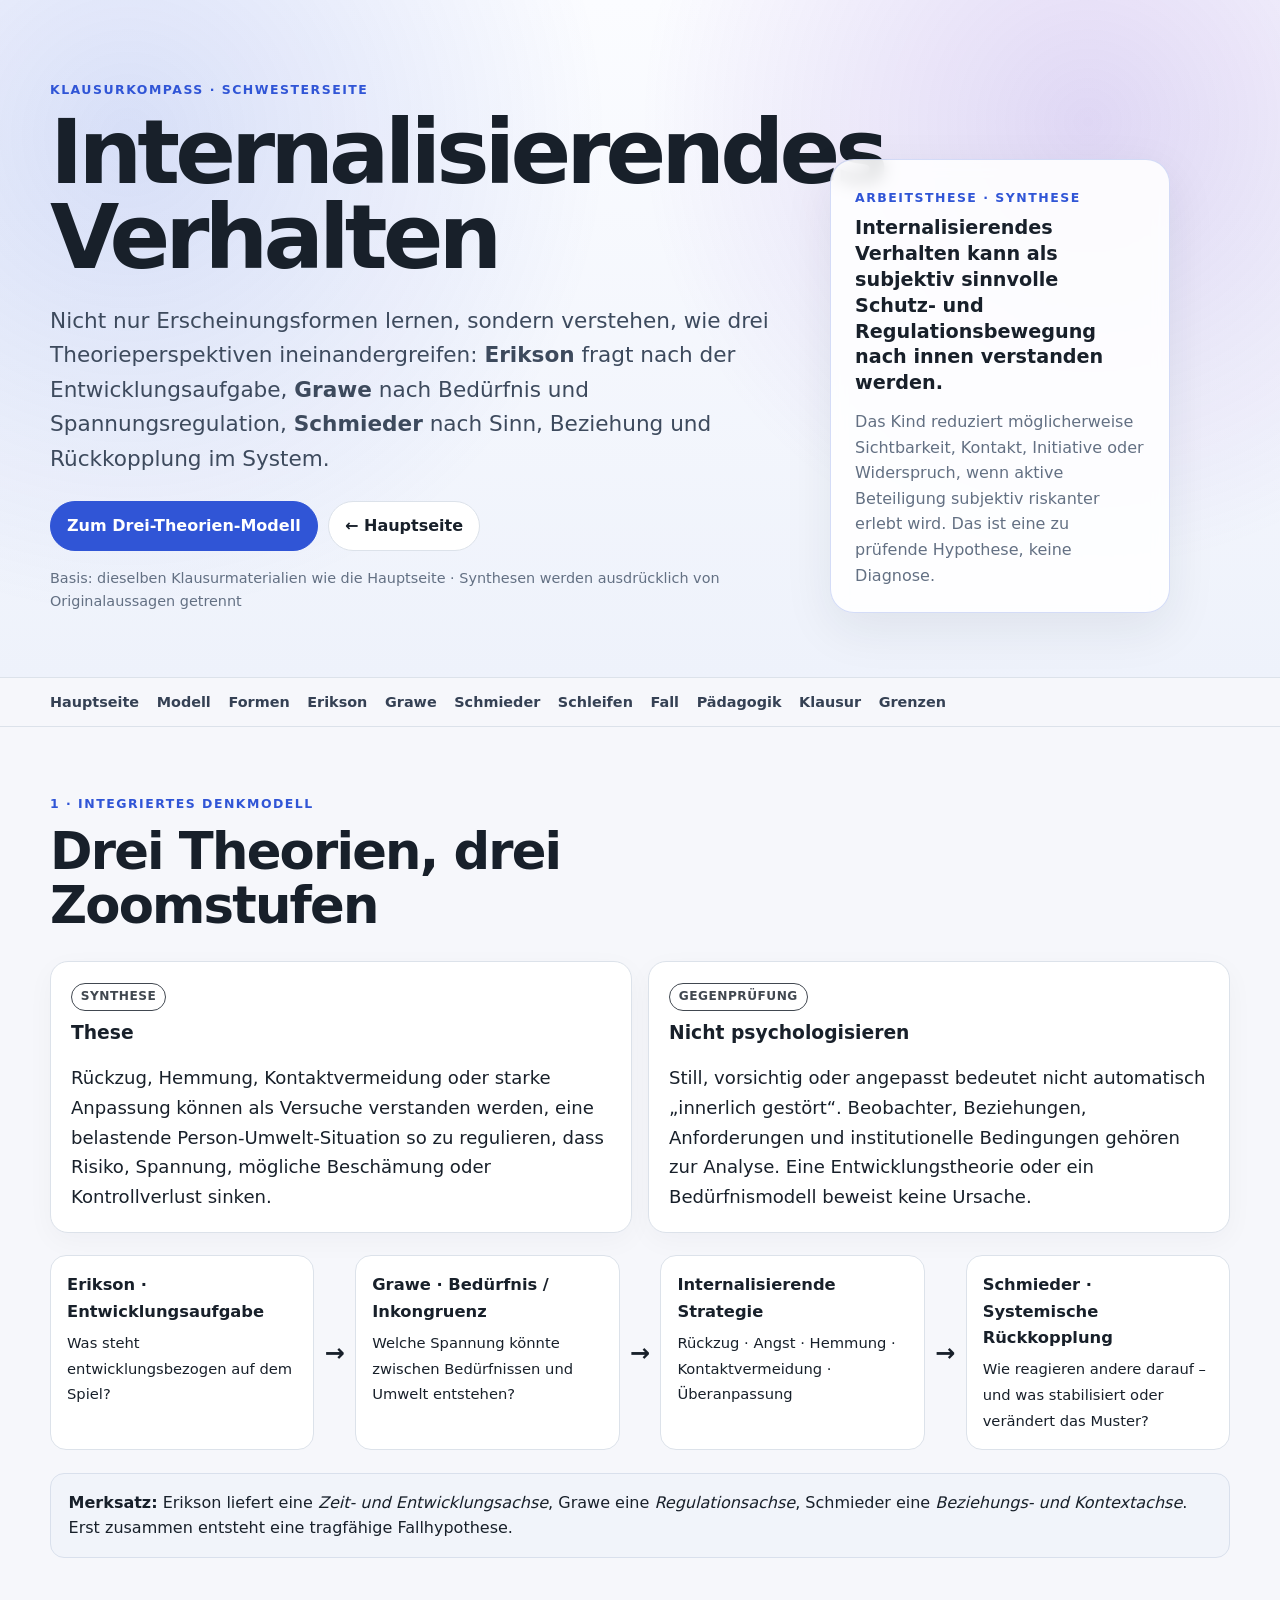
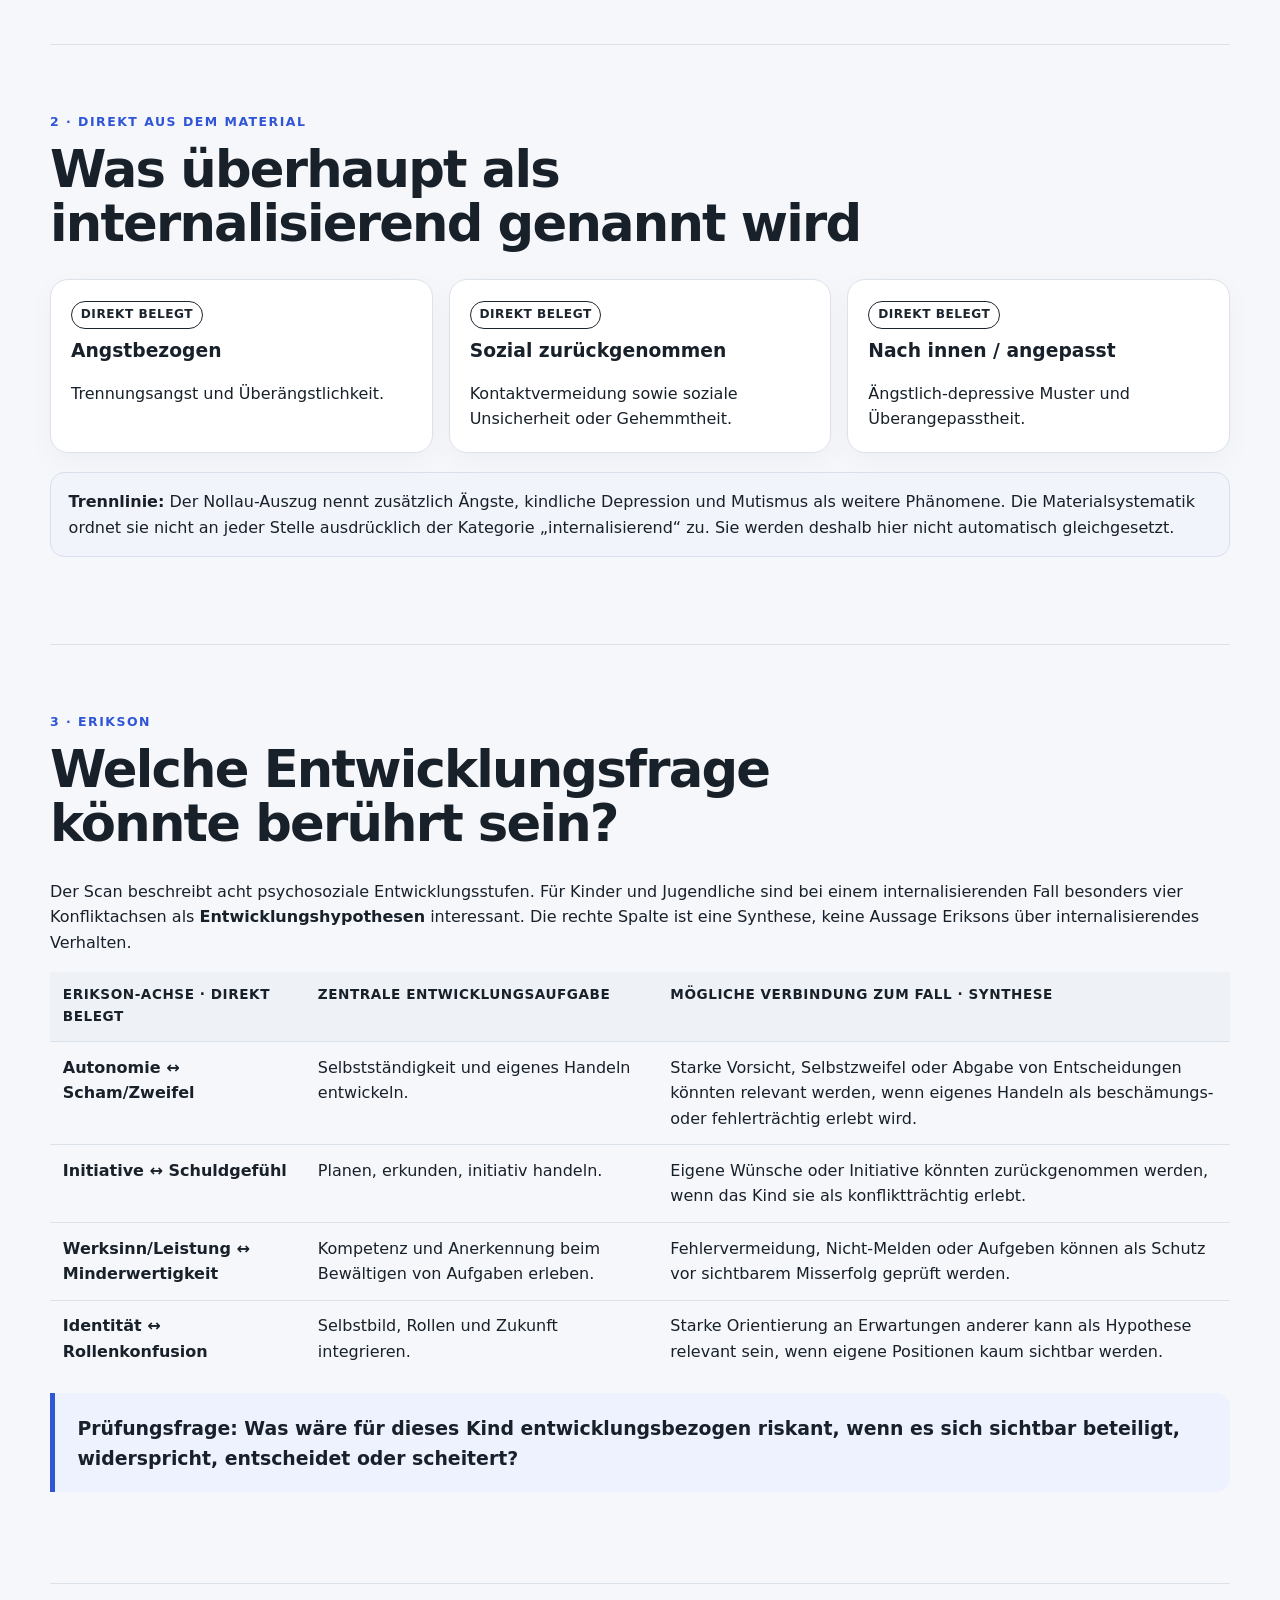
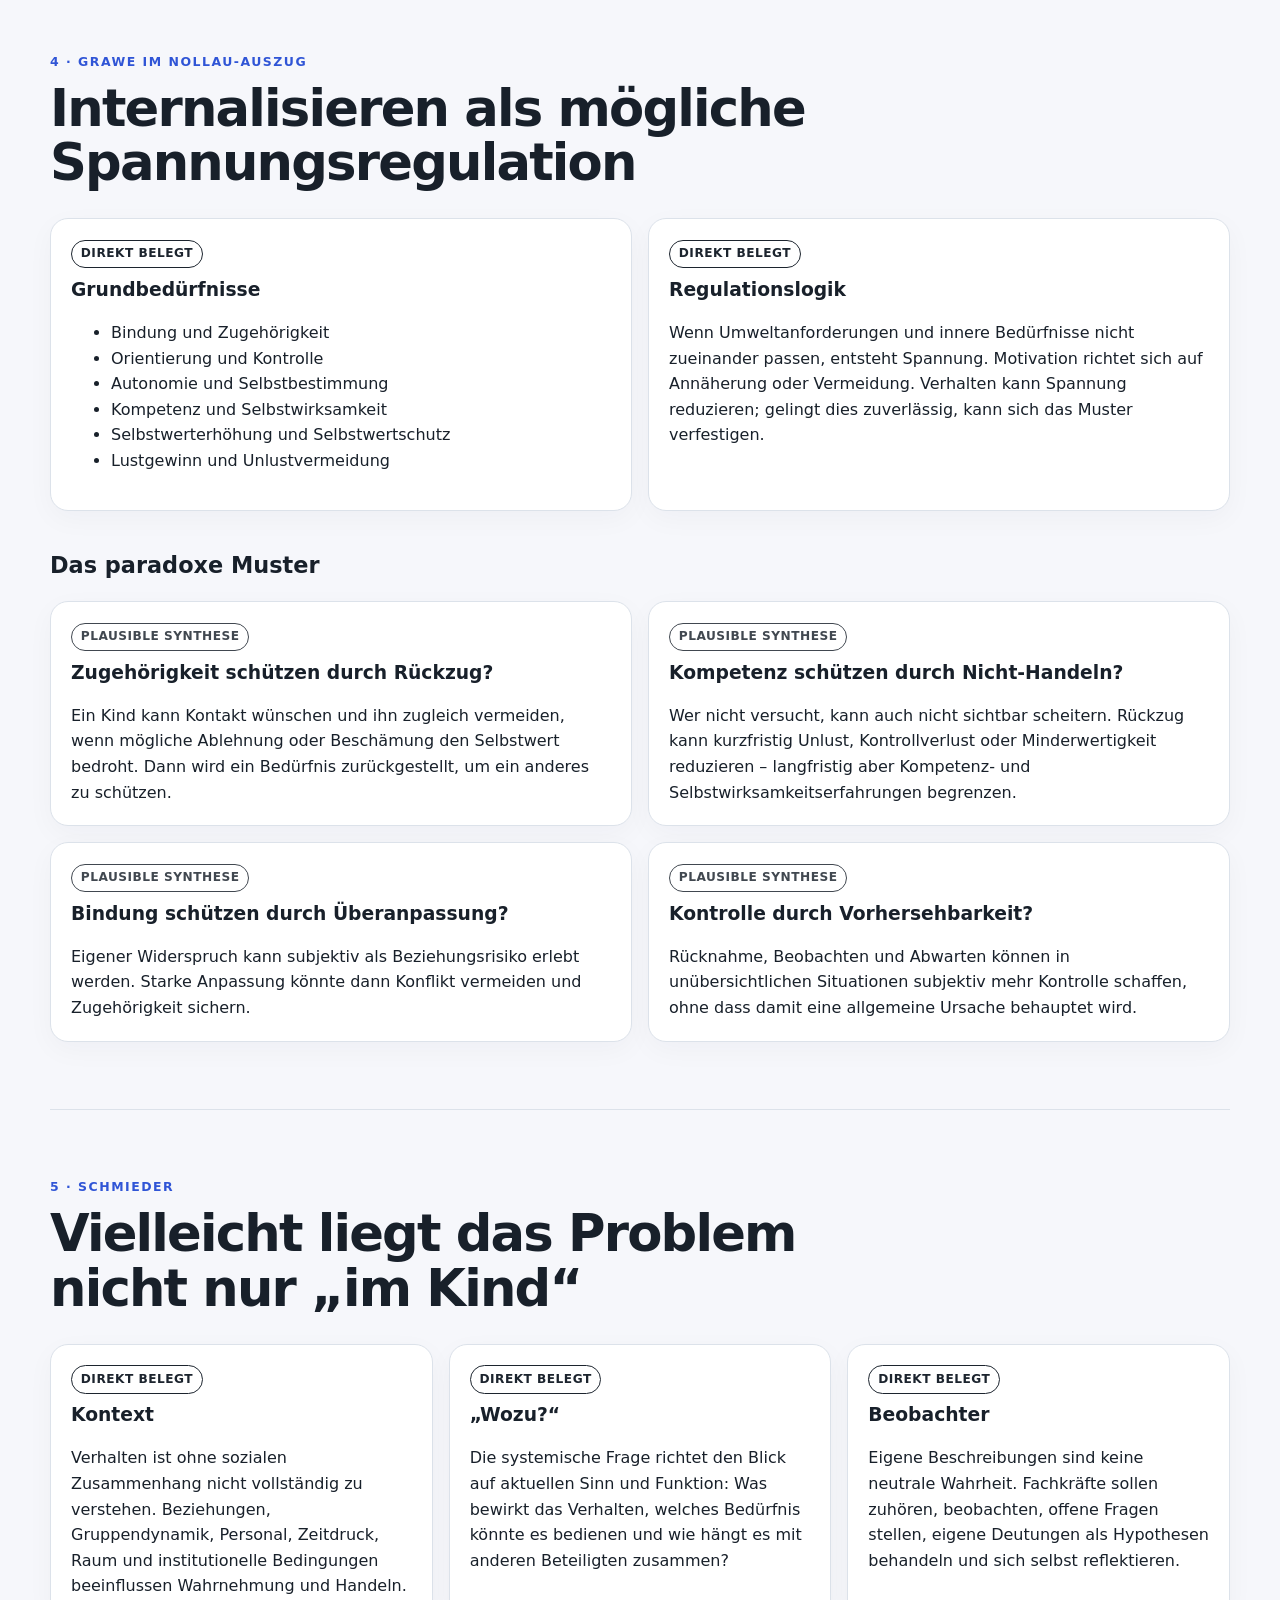
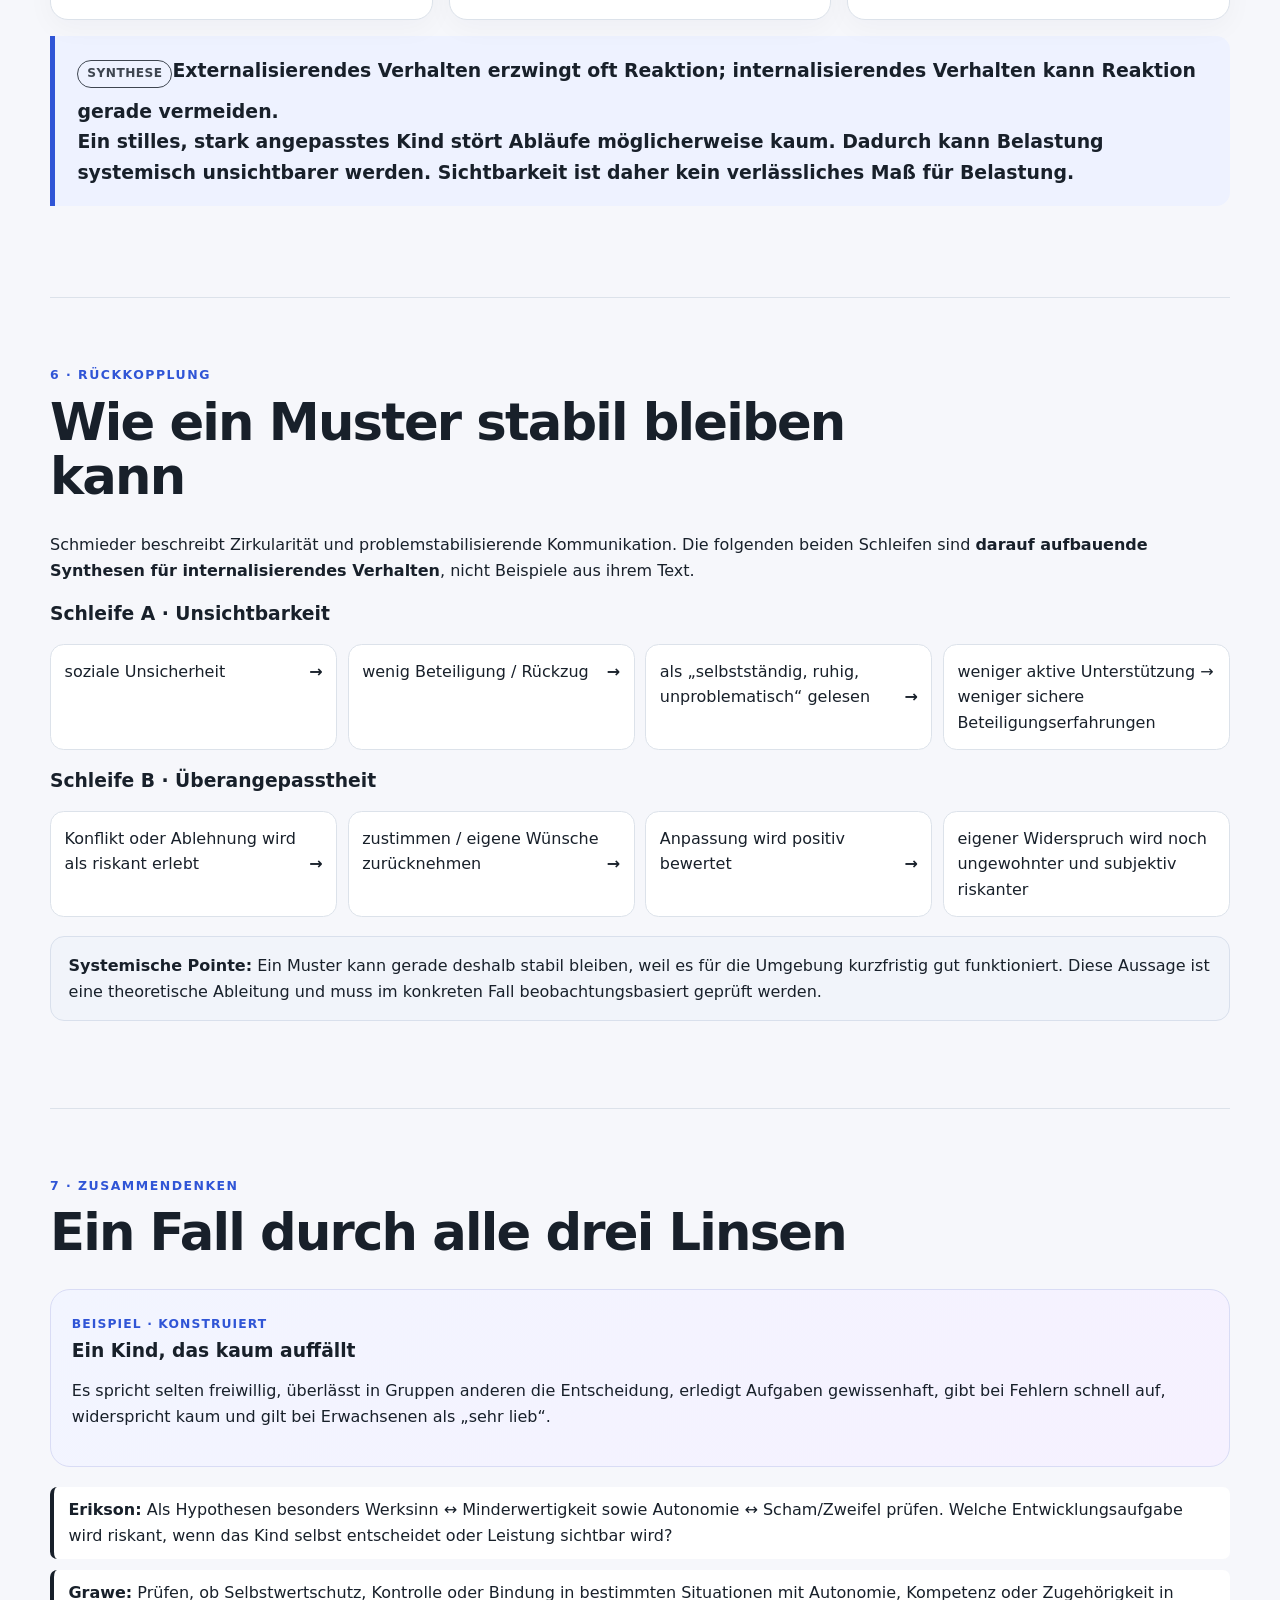
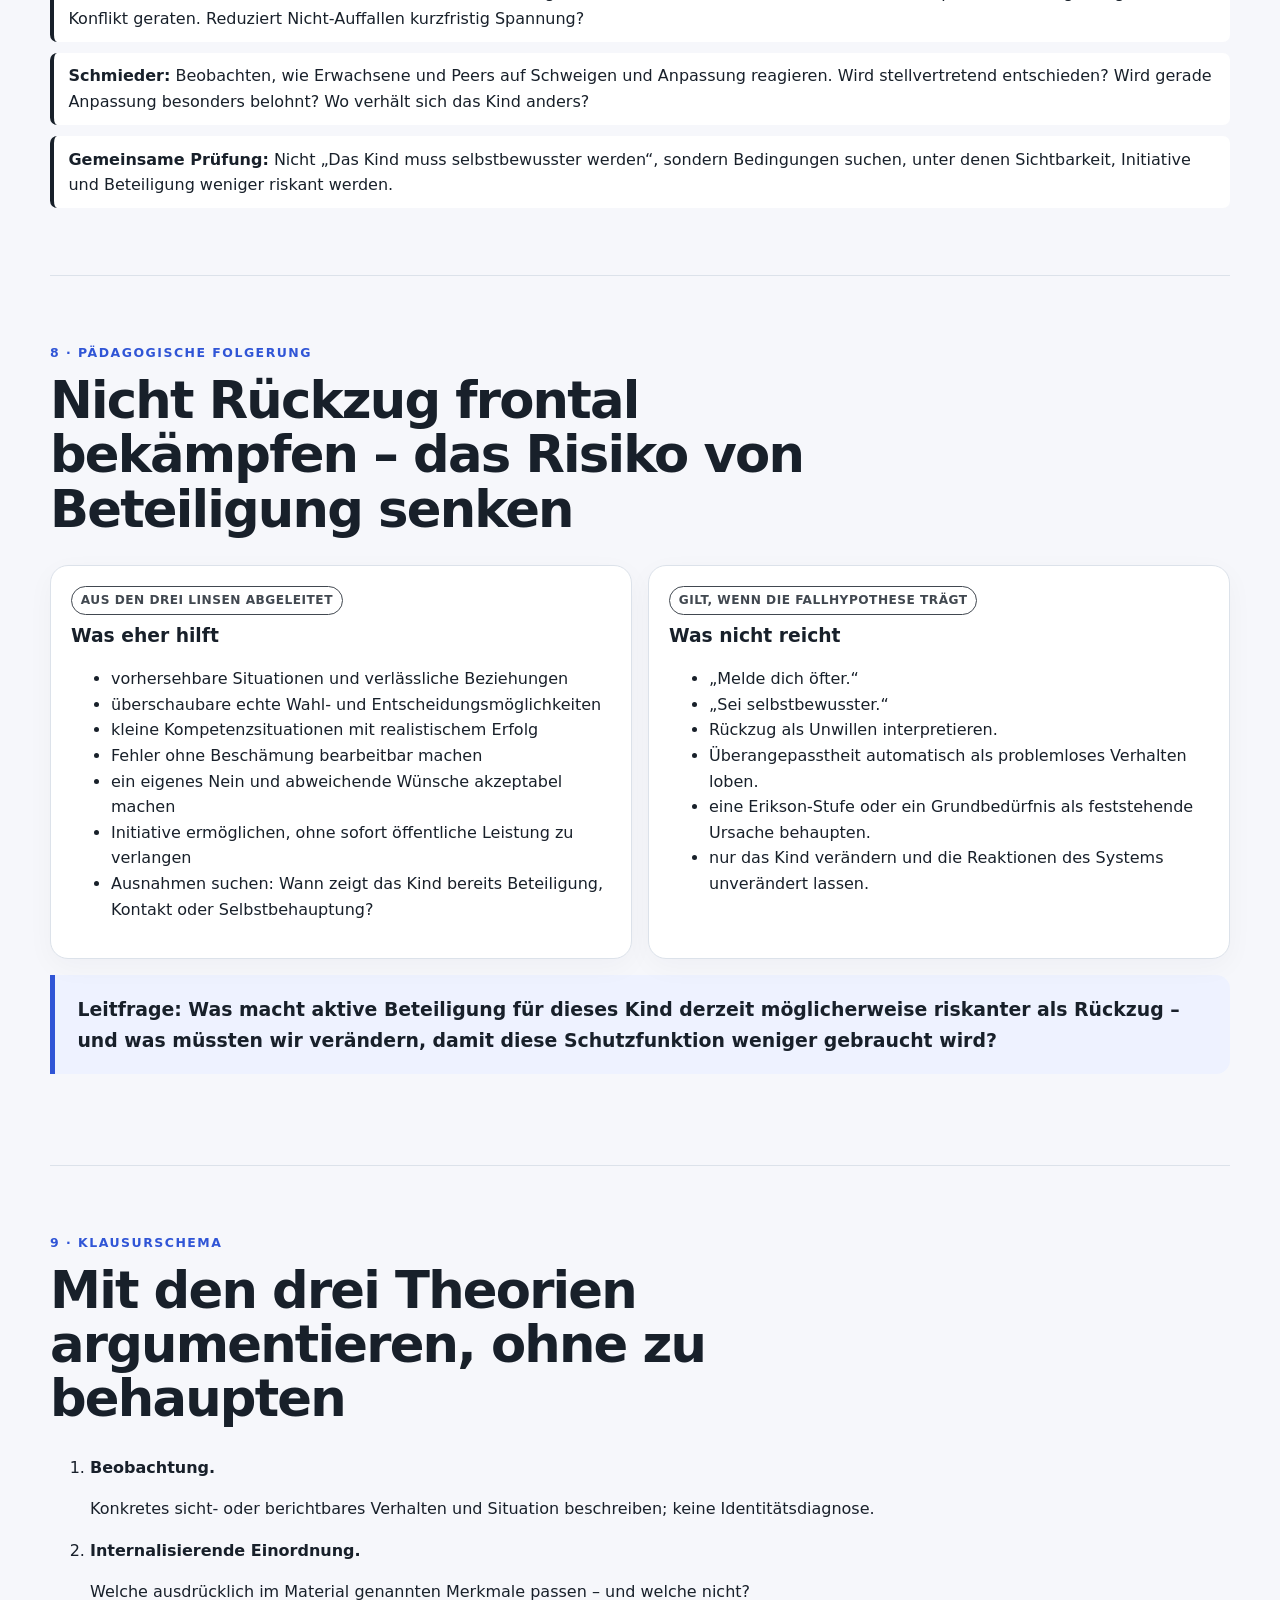
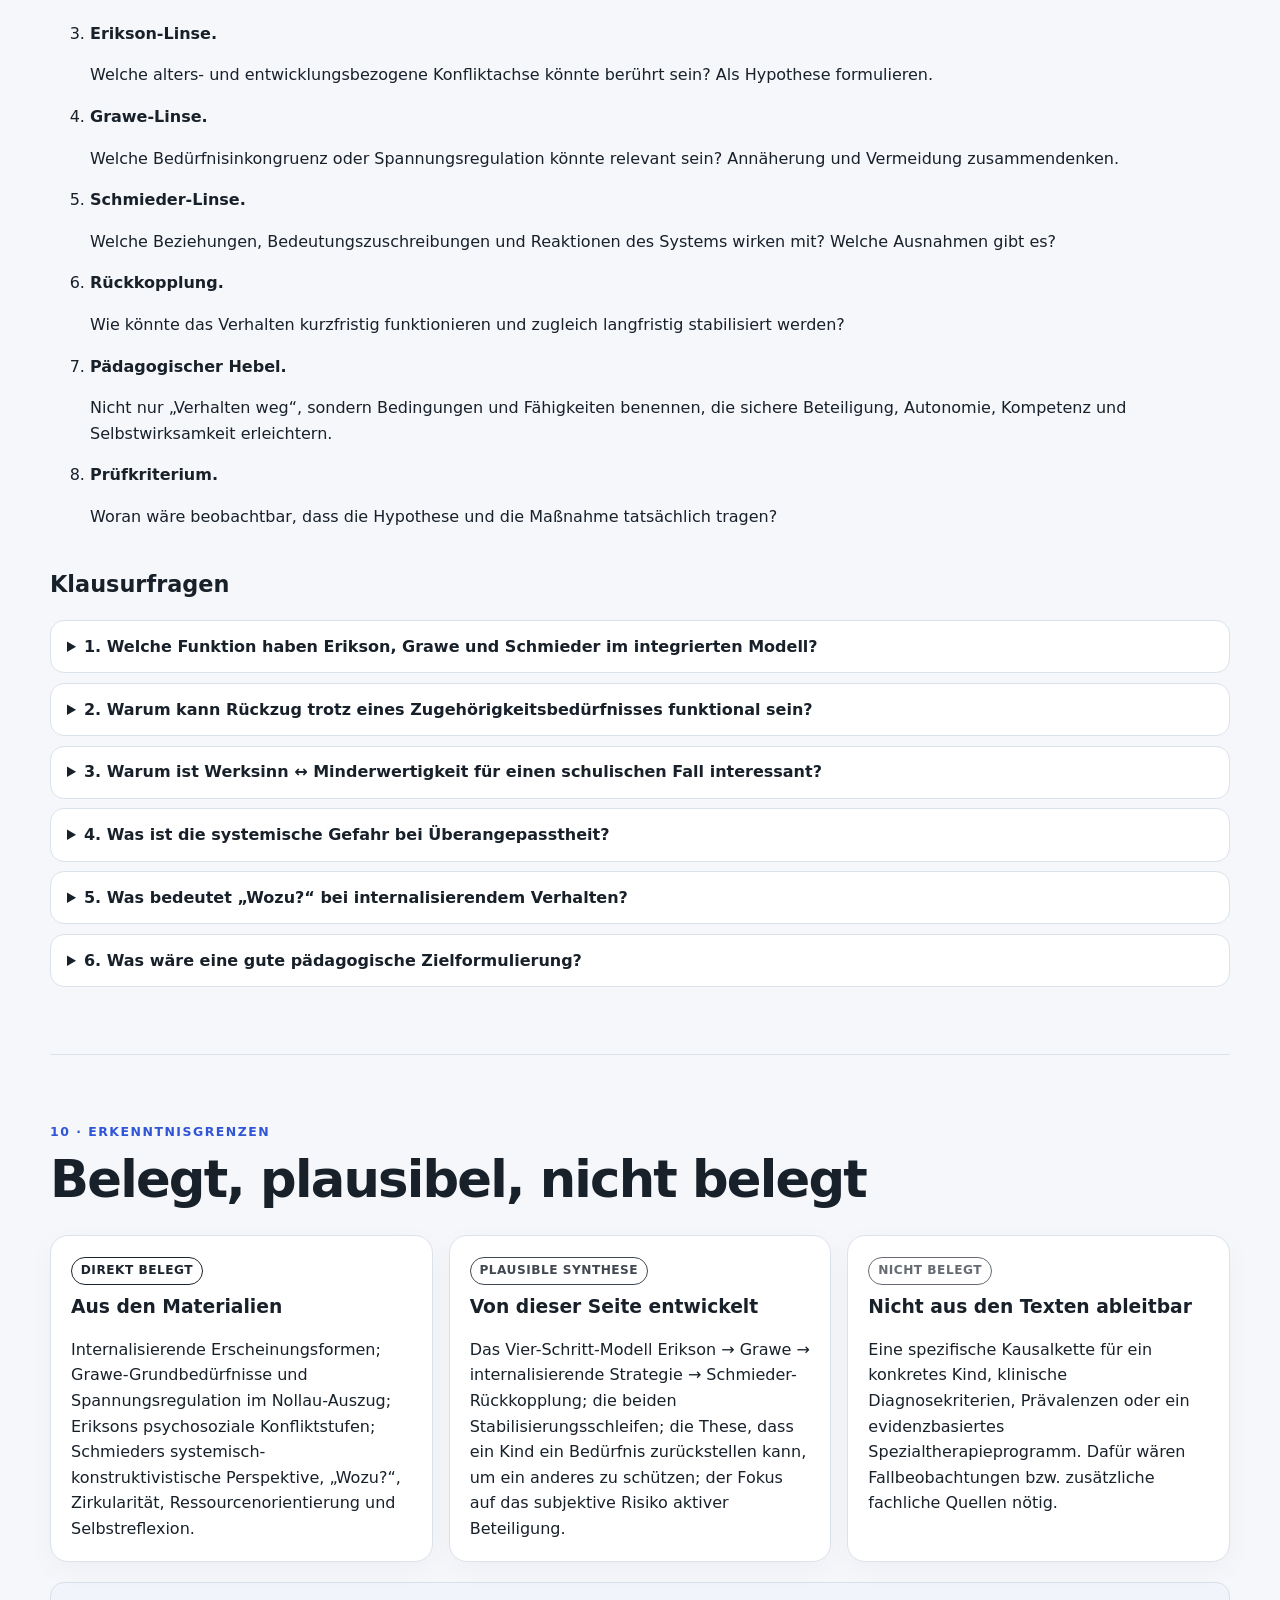
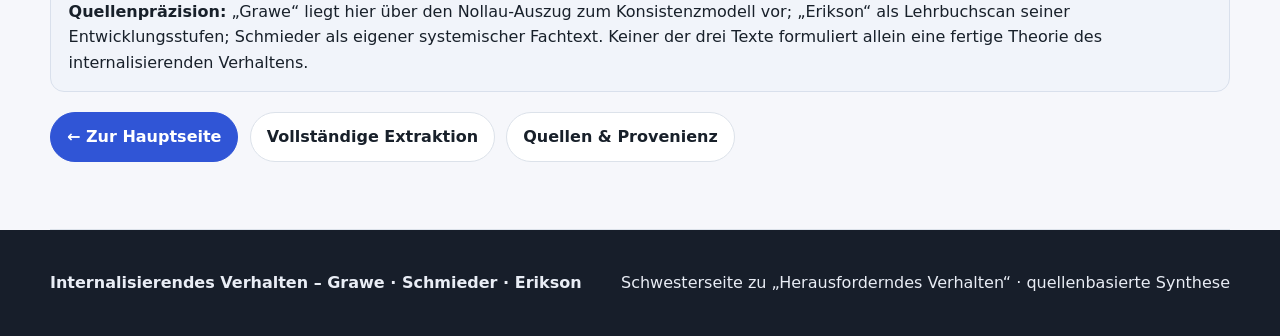
==== commit 734432f8: "feat: integrate Grawe Schmieder Erikson model" ====
--- a/internalisierendes-verhalten.html
+++ b/internalisierendes-verhalten.html
@@ -3,18 +3,28 @@
 <head>
   <meta charset="utf-8">
   <meta name="viewport" content="width=device-width,initial-scale=1">
-  <meta name="description" content="Vertiefungsseite zu internalisierendem Verhalten auf Grundlage der Klausurmaterialien zu herausforderndem Verhalten.">
-  <title>Internalisierendes Verhalten – Klausurkompass</title>
+  <meta name="description" content="Internalisierendes Verhalten als integriertes Denkmodell aus Grawe, Schmieder und Erikson – quellenbasiert, mit klar markierten Synthesen und Erkenntnisgrenzen.">
+  <title>Internalisierendes Verhalten – Grawe · Schmieder · Erikson</title>
   <link rel="stylesheet" href="styles.css">
   <style>
     .sister-nav{display:flex;flex-wrap:wrap;gap:.65rem;align-items:center}.sister-nav .button{margin:0}
-    .evidence-badge{display:inline-block;padding:.22rem .55rem;border:1px solid currentColor;border-radius:999px;font-size:.78rem;font-weight:700;letter-spacing:.03em;text-transform:uppercase}
-    .evidence-direct{opacity:.95}.evidence-hypothesis{opacity:.78}.evidence-gap{opacity:.65}
-    .focus-grid{display:grid;grid-template-columns:repeat(3,minmax(0,1fr));gap:1rem}.focus-grid .card{height:100%}
-    .question-grid{display:grid;grid-template-columns:repeat(2,minmax(0,1fr));gap:1rem}
-    .flow-list{counter-reset:step;display:grid;gap:.85rem;padding:0;list-style:none}.flow-list li{counter-increment:step;display:grid;grid-template-columns:2.4rem 1fr;gap:.75rem;align-items:start}.flow-list li::before{content:counter(step);display:grid;place-items:center;width:2.2rem;height:2.2rem;border-radius:50%;border:1px solid currentColor;font-weight:800}
+    .evidence-badge{display:inline-block;padding:.22rem .55rem;border:1px solid currentColor;border-radius:999px;font-size:.76rem;font-weight:800;letter-spacing:.04em;text-transform:uppercase;margin-bottom:.5rem}
+    .evidence-direct{opacity:.98}.evidence-synthesis{opacity:.82}.evidence-gap{opacity:.66}
+    .theory-flow{display:grid;grid-template-columns:1fr auto 1fr auto 1fr auto 1fr;gap:.65rem;align-items:stretch;margin:1.4rem 0}
+    .theory-step{border:1px solid var(--line);border-radius:1rem;padding:1rem;background:var(--surface)}
+    .theory-step strong{display:block;font-size:1.02rem;margin-bottom:.35rem}.theory-step span{font-size:.92rem}.theory-arrow{align-self:center;font-size:1.5rem;font-weight:800}
+    .lens-grid{display:grid;grid-template-columns:repeat(3,minmax(0,1fr));gap:1rem}.lens-grid .panel{height:100%}
+    .dialectic-grid{display:grid;grid-template-columns:1fr 1fr;gap:1rem}.dialectic-grid article{height:100%}
+    .axis-table{width:100%;border-collapse:collapse;margin-top:1rem}.axis-table th,.axis-table td{text-align:left;vertical-align:top;padding:.8rem;border-bottom:1px solid var(--line)}.axis-table th{font-size:.85rem;text-transform:uppercase;letter-spacing:.04em}
+    .loop{display:grid;grid-template-columns:repeat(4,minmax(0,1fr));gap:.65rem;align-items:stretch;margin:1rem 0}.loop>div{border:1px solid var(--line);border-radius:.85rem;padding:.85rem;background:var(--surface)}
+    .loop>div:not(:last-child)::after{content:'→';float:right;font-weight:900;margin-left:.4rem}
+    .risk-grid{display:grid;grid-template-columns:repeat(2,minmax(0,1fr));gap:1rem}.risk-grid .card{height:100%}
+    .example-chain{display:grid;gap:.7rem}.example-chain>div{border-left:4px solid currentColor;padding:.65rem .9rem;background:var(--surface);border-radius:.45rem}
+    .thesis{font-size:1.13rem;line-height:1.65}
+    .source-split{display:grid;grid-template-columns:repeat(3,minmax(0,1fr));gap:1rem}
     .sister-footer-links{display:flex;flex-wrap:wrap;gap:.7rem;margin-top:1rem}
-    @media (max-width:850px){.focus-grid,.question-grid{grid-template-columns:1fr}}
+    @media (max-width:950px){.theory-flow{grid-template-columns:1fr}.theory-arrow{transform:rotate(90deg);justify-self:center}.lens-grid,.source-split{grid-template-columns:1fr}.loop{grid-template-columns:1fr}.loop>div:not(:last-child)::after{content:'↓'}}
+    @media (max-width:760px){.dialectic-grid,.risk-grid{grid-template-columns:1fr}.axis-table{font-size:.92rem}}
   </style>
 </head>
 <body>
@@ -22,103 +32,132 @@
 <header class="hero"><div class="wrap hero-grid"><div>
   <p class="eyebrow">Klausurkompass · Schwesterseite</p>
   <h1>Internalisierendes Verhalten</h1>
-  <p class="lead">Belastung zeigt sich eher als Rücknahme oder nach innen gerichtetes Muster. Die Materialien nennen insbesondere Angst, Kontaktvermeidung, soziale Gehemmtheit, ängstlich-depressive Muster und Überangepasstheit.</p>
-  <div class="hero-actions sister-nav"><a class="button primary" href="#kern">Vertiefung starten</a><a class="button" href="index.html">← Hauptseite</a></div>
-  <p class="source-note">Quellenrein aufgebaut aus denselben Klausurmaterialien wie die Hauptseite · keine zusätzliche klinische Diagnostik ergänzt</p>
-</div><div class="core-card"><span class="core-label">Kernformel</span><strong>Konkretes Verhalten → Situation → Person–Umwelt-Passung → Bedürfnis/Funktion als Hypothese → Ressourcen → pädagogischer Gestaltungsraum → Wirkung prüfen</strong><p>Internalisierend beschreibt eine Verhaltensrichtung, keine feste Identität und keine Diagnose.</p></div></div></header>
+  <p class="lead">Nicht nur Erscheinungsformen lernen, sondern verstehen, wie drei Theorieperspektiven ineinandergreifen: <strong>Erikson</strong> fragt nach der Entwicklungsaufgabe, <strong>Grawe</strong> nach Bedürfnis und Spannungsregulation, <strong>Schmieder</strong> nach Sinn, Beziehung und Rückkopplung im System.</p>
+  <div class="hero-actions sister-nav"><a class="button primary" href="#modell">Zum Drei-Theorien-Modell</a><a class="button" href="index.html">← Hauptseite</a></div>
+  <p class="source-note">Basis: dieselben Klausurmaterialien wie die Hauptseite · Synthesen werden ausdrücklich von Originalaussagen getrennt</p>
+</div><div class="core-card"><span class="core-label">Arbeitsthese · Synthese</span><strong>Internalisierendes Verhalten kann als subjektiv sinnvolle Schutz- und Regulationsbewegung nach innen verstanden werden.</strong><p>Das Kind reduziert möglicherweise Sichtbarkeit, Kontakt, Initiative oder Widerspruch, wenn aktive Beteiligung subjektiv riskanter erlebt wird. Das ist eine zu prüfende Hypothese, keine Diagnose.</p></div></div></header>
 
-<nav class="topnav"><div class="wrap nav-inner"><a href="index.html">Hauptseite</a><a href="#kern">Kern</a><a href="#formen">Formen</a><a href="#beduerfnisse">Bedürfnisse</a><a href="#hypothesen">Hypothesen</a><a href="#systemisch">Systemisch</a><a href="#schule">Schule</a><a href="#klausur">Klausur</a><a href="#grenzen">Quellengrenzen</a></div></nav>
+<nav class="topnav"><div class="wrap nav-inner"><a href="index.html">Hauptseite</a><a href="#modell">Modell</a><a href="#formen">Formen</a><a href="#erikson">Erikson</a><a href="#grawe">Grawe</a><a href="#schmieder">Schmieder</a><a href="#schleifen">Schleifen</a><a href="#fall">Fall</a><a href="#paedagogik">Pädagogik</a><a href="#klausur">Klausur</a><a href="#grenzen">Grenzen</a></div></nav>
 
 <main id="inhalt" class="wrap">
-<section id="kern" class="section"><div class="section-head"><p class="eyebrow">1 · Kernverständnis</p><h2>Nach innen gerichtet heißt nicht „weniger relevant“</h2></div>
-<div class="two-col">
-<article class="panel"><span class="evidence-badge evidence-direct">Direkt belegt</span><h3>Was die Materialien unter internalisierend bündeln</h3><p>Die Klausurzusammenstellung beschreibt internalisierendes Verhalten als Belastung, die sich eher als <strong>Rücknahme oder nach innen gerichtetes Muster</strong> zeigt. Genannt werden Trennungsangst, Überängstlichkeit, Kontaktvermeidung, soziale Unsicherheit oder Gehemmtheit, ängstlich-depressive Muster und Überangepasstheit.</p></article>
-<article class="panel"><span class="evidence-badge evidence-direct">Direkt belegt</span><h3>Was daraus ausdrücklich nicht folgt</h3><p>Eine Verhaltensauffälligkeit ist im Material kein festes Merkmal der Person. Ihre Bewertung hängt von Beobachter, Situation, Lebensbereich, Normen sowie Entwicklungs- und Sozialerwartungen ab. Außerdem müssen Verhaltensauffälligkeiten von psychischen Erkrankungen unterschieden werden.</p></article>
+<section id="modell" class="section"><div class="section-head"><p class="eyebrow">1 · Integriertes Denkmodell</p><h2>Drei Theorien, drei Zoomstufen</h2></div>
+<div class="dialectic-grid">
+<article class="panel"><span class="evidence-badge evidence-synthesis">Synthese</span><h3>These</h3><p class="thesis">Rückzug, Hemmung, Kontaktvermeidung oder starke Anpassung können als Versuche verstanden werden, eine belastende Person-Umwelt-Situation so zu regulieren, dass Risiko, Spannung, mögliche Beschämung oder Kontrollverlust sinken.</p></article>
+<article class="panel"><span class="evidence-badge evidence-synthesis">Gegenprüfung</span><h3>Nicht psychologisieren</h3><p class="thesis">Still, vorsichtig oder angepasst bedeutet nicht automatisch „innerlich gestört“. Beobachter, Beziehungen, Anforderungen und institutionelle Bedingungen gehören zur Analyse. Eine Entwicklungstheorie oder ein Bedürfnismodell beweist keine Ursache.</p></article>
 </div>
-<div class="quote-card">Prüfungslogik: Nicht „Das Kind ist ängstlich/verschlossen“, sondern konkret beschreiben, <strong>was</strong> in <strong>welcher Situation</strong> beobachtbar ist und unter welchen Bedingungen sich das Verhalten verändert.</div>
+<div class="theory-flow" aria-label="Erikson Grawe Verhalten Schmieder Modell">
+  <div class="theory-step"><strong>Erikson · Entwicklungsaufgabe</strong><span>Was steht entwicklungsbezogen auf dem Spiel?</span></div><div class="theory-arrow">→</div>
+  <div class="theory-step"><strong>Grawe · Bedürfnis / Inkongruenz</strong><span>Welche Spannung könnte zwischen Bedürfnissen und Umwelt entstehen?</span></div><div class="theory-arrow">→</div>
+  <div class="theory-step"><strong>Internalisierende Strategie</strong><span>Rückzug · Angst · Hemmung · Kontaktvermeidung · Überanpassung</span></div><div class="theory-arrow">→</div>
+  <div class="theory-step"><strong>Schmieder · Systemische Rückkopplung</strong><span>Wie reagieren andere darauf – und was stabilisiert oder verändert das Muster?</span></div>
+</div>
+<aside class="notice"><strong>Merksatz:</strong> Erikson liefert eine <em>Zeit- und Entwicklungsachse</em>, Grawe eine <em>Regulationsachse</em>, Schmieder eine <em>Beziehungs- und Kontextachse</em>. Erst zusammen entsteht eine tragfähige Fallhypothese.</aside>
 </section>
 
-<section id="formen" class="section"><div class="section-head"><p class="eyebrow">2 · Erscheinungsformen</p><h2>Im Material ausdrücklich genannt</h2></div>
-<div class="focus-grid">
-<article class="card"><h3>Trennungsangst</h3><p>Wird als internalisierende Erscheinungsform genannt. Für die Fallanalyse ist zunächst die konkrete Situation zu beschreiben, nicht eine Ursache zu behaupten.</p></article>
-<article class="card"><h3>Überängstlichkeit</h3><p>Wird ausdrücklich dem internalisierenden Feld zugeordnet. Die Unterlagen liefern dafür keine eigenständige klinische Definition.</p></article>
-<article class="card"><h3>Kontaktvermeidung</h3><p>Rücknahme kann sich darin zeigen, dass soziale Kontakte vermieden werden. Funktion und Kontext bleiben prüfbedürftige Hypothesen.</p></article>
-<article class="card"><h3>Soziale Unsicherheit / Gehemmtheit</h3><p>Beide Begriffe stehen in der Materialsystematik für eher nach innen gerichtete Belastungsmuster.</p></article>
-<article class="card"><h3>Ängstlich-depressive Muster</h3><p>Das Material nennt diese Form, setzt sie aber nicht automatisch mit einer diagnostizierten psychischen Erkrankung gleich.</p></article>
-<article class="card"><h3>Überangepasstheit</h3><p>Auch scheinbar „unproblematisches“ stark angepasstes Verhalten wird in den Unterlagen als mögliche internalisierende Form aufgeführt.</p></article>
+<section id="formen" class="section"><div class="section-head"><p class="eyebrow">2 · Direkt aus dem Material</p><h2>Was überhaupt als internalisierend genannt wird</h2></div>
+<div class="lens-grid">
+<article class="card"><span class="evidence-badge evidence-direct">Direkt belegt</span><h3>Angstbezogen</h3><p>Trennungsangst und Überängstlichkeit.</p></article>
+<article class="card"><span class="evidence-badge evidence-direct">Direkt belegt</span><h3>Sozial zurückgenommen</h3><p>Kontaktvermeidung sowie soziale Unsicherheit oder Gehemmtheit.</p></article>
+<article class="card"><span class="evidence-badge evidence-direct">Direkt belegt</span><h3>Nach innen / angepasst</h3><p>Ängstlich-depressive Muster und Überangepasstheit.</p></article>
 </div>
-<aside class="notice"><strong>Wichtige Trennung:</strong> Im Nollau-Auszug werden außerdem Ängste, kindliche Depression und Mutismus als weitere Phänomene genannt. Die bereitgestellte Systematik ordnet diese zusätzlichen Begriffe aber nicht an jeder Stelle ausdrücklich der Kategorie „internalisierend“ zu. Deshalb werden sie hier nicht einfach gleichgesetzt.</aside>
+<aside class="notice"><strong>Trennlinie:</strong> Der Nollau-Auszug nennt zusätzlich Ängste, kindliche Depression und Mutismus als weitere Phänomene. Die Materialsystematik ordnet sie nicht an jeder Stelle ausdrücklich der Kategorie „internalisierend“ zu. Sie werden deshalb hier nicht automatisch gleichgesetzt.</aside>
 </section>
 
-<section id="beduerfnisse" class="section"><div class="section-head"><p class="eyebrow">3 · Grawe-Bezug</p><h2>Bedürfnisse als Analysefragen – nicht als behauptete Ursache</h2></div>
-<p>Der Nollau-Auszug nennt sechs Grundbedürfnisbereiche. Für einen internalisierenden Fall können sie als strukturierte Prüfbrille dienen. Ob tatsächlich ein bestimmtes Bedürfnis betroffen ist, muss am Fall belegt werden.</p>
-<div class="need-grid">
-<div class="need"><strong>Bindung</strong><span>Wo erlebt das Kind Zugehörigkeit und verlässliche Beziehung?</span></div>
-<div class="need"><strong>Orientierung & Kontrolle</strong><span>Welche Situationen sind vorhersehbar, welche unübersichtlich?</span></div>
-<div class="need"><strong>Autonomie</strong><span>Wo kann das Kind selbst bestimmen oder Einfluss nehmen?</span></div>
-<div class="need"><strong>Kompetenz</strong><span>Wann erlebt es sich als wirksam und handlungsfähig?</span></div>
-<div class="need"><strong>Selbstwert</strong><span>In welchen Situationen muss Selbstwert geschützt werden?</span></div>
-<div class="need"><strong>Lust / Unlustvermeidung</strong><span>Welche Belastungen werden möglicherweise vermieden oder reguliert?</span></div>
-</div>
-<div class="diagram"><div class="node">Grundbedürfnisse</div><div class="arrow">→</div><div class="node">Passung mit Umwelt</div><div class="arrow">→</div><div class="node">Spannung / Motivation</div><div class="arrow">→</div><div class="node accent">Rücknahme / Angst / Anpassung?</div><div class="arrow">→</div><div class="node">Hypothese prüfen</div></div>
+<section id="erikson" class="section"><div class="section-head"><p class="eyebrow">3 · Erikson</p><h2>Welche Entwicklungsfrage könnte berührt sein?</h2></div>
+<p>Der Scan beschreibt acht psychosoziale Entwicklungsstufen. Für Kinder und Jugendliche sind bei einem internalisierenden Fall besonders vier Konfliktachsen als <strong>Entwicklungshypothesen</strong> interessant. Die rechte Spalte ist eine Synthese, keine Aussage Eriksons über internalisierendes Verhalten.</p>
+<table class="axis-table">
+<thead><tr><th>Erikson-Achse · direkt belegt</th><th>Zentrale Entwicklungsaufgabe</th><th>Mögliche Verbindung zum Fall · Synthese</th></tr></thead>
+<tbody>
+<tr><td><strong>Autonomie ↔ Scham/Zweifel</strong></td><td>Selbstständigkeit und eigenes Handeln entwickeln.</td><td>Starke Vorsicht, Selbstzweifel oder Abgabe von Entscheidungen könnten relevant werden, wenn eigenes Handeln als beschämungs- oder fehlerträchtig erlebt wird.</td></tr>
+<tr><td><strong>Initiative ↔ Schuldgefühl</strong></td><td>Planen, erkunden, initiativ handeln.</td><td>Eigene Wünsche oder Initiative könnten zurückgenommen werden, wenn das Kind sie als konfliktträchtig erlebt.</td></tr>
+<tr><td><strong>Werksinn/Leistung ↔ Minderwertigkeit</strong></td><td>Kompetenz und Anerkennung beim Bewältigen von Aufgaben erleben.</td><td>Fehlervermeidung, Nicht-Melden oder Aufgeben können als Schutz vor sichtbarem Misserfolg geprüft werden.</td></tr>
+<tr><td><strong>Identität ↔ Rollenkonfusion</strong></td><td>Selbstbild, Rollen und Zukunft integrieren.</td><td>Starke Orientierung an Erwartungen anderer kann als Hypothese relevant sein, wenn eigene Positionen kaum sichtbar werden.</td></tr>
+</tbody></table>
+<div class="quote-card"><strong>Prüfungsfrage:</strong> Was wäre für dieses Kind entwicklungsbezogen riskant, wenn es sich sichtbar beteiligt, widerspricht, entscheidet oder scheitert?</div>
 </section>
 
-<section id="hypothesen" class="section"><div class="section-head"><p class="eyebrow">4 · Mehrere Ebenen</p><h2>Nicht vorschnell eine Ursache festschreiben</h2></div>
-<div class="cause-ring"><div class="center">Internalisierendes Verhalten im Kontext</div><div class="cause"><strong>Kind</strong><span>Entwicklung, Regulation, Gesundheit, Kompetenzen</span></div><div class="cause"><strong>Familie</strong><span>Beziehungen, Belastungen, Erwartungen, Lebenslage</span></div><div class="cause"><strong>Peers</strong><span>Zugehörigkeit, Ausschluss, Konflikte, Rollen</span></div><div class="cause"><strong>Institution</strong><span>Struktur, Personal, Regeln, Anforderungen, Raum</span></div><div class="cause"><strong>größeres System</strong><span>Normen, soziale, wirtschaftliche und kulturelle Bedingungen</span></div></div>
-<div class="question-grid">
-<article class="panel"><span class="evidence-badge evidence-hypothesis">Prüfhypothese</span><h3>Wann tritt das Verhalten auf?</h3><p>Übergänge, Trennungen, Leistungsanforderungen, Gruppen, unbekannte Situationen oder andere Bedingungen sind nur dann relevant, wenn Beobachtungen im konkreten Fall darauf hinweisen.</p></article>
-<article class="panel"><span class="evidence-badge evidence-hypothesis">Prüfhypothese</span><h3>Wann tritt es nicht auf?</h3><p>Ausnahmen sind besonders wertvoll: Personen, Räume, Aufgaben oder Tageszeiten mit mehr Kontakt, Sicherheit oder Eigeninitiative zeigen mögliche Ressourcen.</p></article>
-<article class="panel"><span class="evidence-badge evidence-hypothesis">Prüfhypothese</span><h3>Welche Funktion könnte es haben?</h3><p>Die Materialien erlauben die Frage, ob ein Verhalten Spannung reduziert, Distanz schafft, Kontrolle ermöglicht, Selbstwert schützt oder fehlende Kommunikation ersetzt. Das ist zu prüfen, nicht vorauszusetzen.</p></article>
-<article class="panel"><span class="evidence-badge evidence-hypothesis">Prüfhypothese</span><h3>Welche Wechselwirkung stabilisiert es?</h3><p>Wie reagieren Erwachsene und Peers auf Rückzug, Gehemmtheit oder Überanpassung – und was verändert diese Reaktion wiederum beim Kind?</p></article>
+<section id="grawe" class="section"><div class="section-head"><p class="eyebrow">4 · Grawe im Nollau-Auszug</p><h2>Internalisieren als mögliche Spannungsregulation</h2></div>
+<div class="two-col">
+<article class="panel"><span class="evidence-badge evidence-direct">Direkt belegt</span><h3>Grundbedürfnisse</h3><ul><li>Bindung und Zugehörigkeit</li><li>Orientierung und Kontrolle</li><li>Autonomie und Selbstbestimmung</li><li>Kompetenz und Selbstwirksamkeit</li><li>Selbstwerterhöhung und Selbstwertschutz</li><li>Lustgewinn und Unlustvermeidung</li></ul></article>
+<article class="panel"><span class="evidence-badge evidence-direct">Direkt belegt</span><h3>Regulationslogik</h3><p>Wenn Umweltanforderungen und innere Bedürfnisse nicht zueinander passen, entsteht Spannung. Motivation richtet sich auf Annäherung oder Vermeidung. Verhalten kann Spannung reduzieren; gelingt dies zuverlässig, kann sich das Muster verfestigen.</p></article>
+</div>
+<h3 class="subhead">Das paradoxe Muster</h3>
+<div class="risk-grid">
+<article class="card"><span class="evidence-badge evidence-synthesis">Plausible Synthese</span><h3>Zugehörigkeit schützen durch Rückzug?</h3><p>Ein Kind kann Kontakt wünschen und ihn zugleich vermeiden, wenn mögliche Ablehnung oder Beschämung den Selbstwert bedroht. Dann wird ein Bedürfnis zurückgestellt, um ein anderes zu schützen.</p></article>
+<article class="card"><span class="evidence-badge evidence-synthesis">Plausible Synthese</span><h3>Kompetenz schützen durch Nicht-Handeln?</h3><p>Wer nicht versucht, kann auch nicht sichtbar scheitern. Rückzug kann kurzfristig Unlust, Kontrollverlust oder Minderwertigkeit reduzieren – langfristig aber Kompetenz- und Selbstwirksamkeitserfahrungen begrenzen.</p></article>
+<article class="card"><span class="evidence-badge evidence-synthesis">Plausible Synthese</span><h3>Bindung schützen durch Überanpassung?</h3><p>Eigener Widerspruch kann subjektiv als Beziehungsrisiko erlebt werden. Starke Anpassung könnte dann Konflikt vermeiden und Zugehörigkeit sichern.</p></article>
+<article class="card"><span class="evidence-badge evidence-synthesis">Plausible Synthese</span><h3>Kontrolle durch Vorhersehbarkeit?</h3><p>Rücknahme, Beobachten und Abwarten können in unübersichtlichen Situationen subjektiv mehr Kontrolle schaffen, ohne dass damit eine allgemeine Ursache behauptet wird.</p></article>
 </div>
 </section>
 
-<section id="systemisch" class="section"><div class="section-head"><p class="eyebrow">5 · Systemischer Blick</p><h2>„Wozu?“ ergänzt „Warum?“</h2></div>
-<div class="two-col"><article class="panel"><h3>Offene Fragen</h3><ul><li>Was ist konkret passiert?</li><li>Was hat das Kind in diesem Moment erlebt oder gebraucht?</li><li>Was bewirkt die Rücknahme in der Situation?</li><li>Was verhindert sie möglicherweise?</li><li>Wann gelingt Kontakt, Beteiligung oder Selbstbehauptung besser?</li><li>Was wünscht sich das Kind beim nächsten Mal anders?</li></ul></article>
-<article class="panel"><h3>Ressourcenorientierung</h3><p>Die Schmieder-Unterlage fordert dazu auf, Defizitbeschreibungen nicht zur ganzen Person zu machen. Als Reframing-Beispiel wird „introvertiert“ unter anderem mit <strong>beobachtend, vorsichtig und achtsam</strong> verbunden.</p><p>Reframing bedeutet dabei nicht Beschönigung: Belastung und Einschränkungen bleiben real, gleichzeitig werden Kompetenzen und andere Bedeutungen sichtbar.</p></article></div>
-<div class="quote-card">Systemisch heißt nicht: „Alles liegt am Umfeld.“ Es heißt: Person, Beziehungen, Bedeutungen und Rahmenbedingungen werden als Wechselwirkung untersucht.</div>
+<section id="schmieder" class="section"><div class="section-head"><p class="eyebrow">5 · Schmieder</p><h2>Vielleicht liegt das Problem nicht nur „im Kind“</h2></div>
+<div class="lens-grid">
+<article class="panel"><span class="evidence-badge evidence-direct">Direkt belegt</span><h3>Kontext</h3><p>Verhalten ist ohne sozialen Zusammenhang nicht vollständig zu verstehen. Beziehungen, Gruppendynamik, Personal, Zeitdruck, Raum und institutionelle Bedingungen beeinflussen Wahrnehmung und Handeln.</p></article>
+<article class="panel"><span class="evidence-badge evidence-direct">Direkt belegt</span><h3>„Wozu?“</h3><p>Die systemische Frage richtet den Blick auf aktuellen Sinn und Funktion: Was bewirkt das Verhalten, welches Bedürfnis könnte es bedienen und wie hängt es mit anderen Beteiligten zusammen?</p></article>
+<article class="panel"><span class="evidence-badge evidence-direct">Direkt belegt</span><h3>Beobachter</h3><p>Eigene Beschreibungen sind keine neutrale Wahrheit. Fachkräfte sollen zuhören, beobachten, offene Fragen stellen, eigene Deutungen als Hypothesen behandeln und sich selbst reflektieren.</p></article>
+</div>
+<div class="quote-card"><span class="evidence-badge evidence-synthesis">Synthese</span><strong>Externalisierendes Verhalten erzwingt oft Reaktion; internalisierendes Verhalten kann Reaktion gerade vermeiden.</strong><br>Ein stilles, stark angepasstes Kind stört Abläufe möglicherweise kaum. Dadurch kann Belastung systemisch unsichtbarer werden. Sichtbarkeit ist daher kein verlässliches Maß für Belastung.</div>
 </section>
 
-<section id="schule" class="section"><div class="section-head"><p class="eyebrow">6 · Pädagogischer Gestaltungsraum</p><h2>Beziehung, Unterricht und Raum prüfen</h2></div>
-<p>Die ZSL-Unterlage ordnet schulische Handlungsmöglichkeiten in drei Gestaltungsräume. Sie formuliert kein spezielles Interventionsprogramm für internalisierendes Verhalten. Für die Fallanalyse lassen sich die drei Bereiche aber gezielt befragen.</p>
-<div class="three-col">
-<article class="card"><h3>Beziehung</h3><p>Welche Beziehungen geben Sicherheit und ermöglichen Beteiligung? Wie wirken Erwartungen, Zuschreibungen und die Reaktion der Fachkraft?</p></article>
-<article class="card"><h3>Unterricht</h3><p>Bei welchen Aufgaben, Sozialformen und Anforderungen zeigt das Kind mehr oder weniger Beteiligung, Selbstwirksamkeit oder Rücknahme?</p></article>
-<article class="card"><h3>Raum</h3><p>Welche räumlichen Bedingungen, Gruppendichten und Rückzugsmöglichkeiten verändern beobachtbares Verhalten?</p></article>
-</div>
-<aside class="notice"><strong>Selbstreflexion:</strong> Die Reflexionsunterlage fordert Fachkräfte auf, Gefühle, Gedanken, Körperreaktionen, eigene Vorerfahrungen und institutionelle Bedingungen mitzubeobachten. Auch ein stilles oder stark angepasstes Verhalten sollte deshalb nicht automatisch als „pflegeleicht“ bewertet werden.</aside>
+<section id="schleifen" class="section"><div class="section-head"><p class="eyebrow">6 · Rückkopplung</p><h2>Wie ein Muster stabil bleiben kann</h2></div>
+<p>Schmieder beschreibt Zirkularität und problemstabilisierende Kommunikation. Die folgenden beiden Schleifen sind <strong>darauf aufbauende Synthesen für internalisierendes Verhalten</strong>, nicht Beispiele aus ihrem Text.</p>
+<h3>Schleife A · Unsichtbarkeit</h3>
+<div class="loop"><div>soziale Unsicherheit</div><div>wenig Beteiligung / Rückzug</div><div>als „selbstständig, ruhig, unproblematisch“ gelesen</div><div>weniger aktive Unterstützung → weniger sichere Beteiligungserfahrungen</div></div>
+<h3>Schleife B · Überangepasstheit</h3>
+<div class="loop"><div>Konflikt oder Ablehnung wird als riskant erlebt</div><div>zustimmen / eigene Wünsche zurücknehmen</div><div>Anpassung wird positiv bewertet</div><div>eigener Widerspruch wird noch ungewohnter und subjektiv riskanter</div></div>
+<aside class="notice"><strong>Systemische Pointe:</strong> Ein Muster kann gerade deshalb stabil bleiben, weil es für die Umgebung kurzfristig gut funktioniert. Diese Aussage ist eine theoretische Ableitung und muss im konkreten Fall beobachtungsbasiert geprüft werden.</aside>
 </section>
 
-<section id="klausur" class="section"><div class="section-head"><p class="eyebrow">7 · Klausurschema</p><h2>Einen internalisierenden Fall sauber analysieren</h2></div>
-<ol class="flow-list">
-<li><div><strong>Beobachtung beschreiben.</strong><p>Nur sicht- bzw. berichtbares Verhalten und Situation benennen; keine Identitätsdiagnose.</p></div></li>
-<li><div><strong>Einordnung begründen.</strong><p>Welche konkret beobachteten Merkmale sprechen für eine eher nach innen gerichtete Verhaltensrichtung?</p></div></li>
-<li><div><strong>Kontext differenzieren.</strong><p>Wann, wo, mit wem, bei welchen Anforderungen – und wo bestehen Ausnahmen?</p></div></li>
-<li><div><strong>Mehrere Hypothesen bilden.</strong><p>Kind, Familie, Peers, Institution und größeres System parallel prüfen. Ursache und Funktion nicht vorschnell festlegen.</p></div></li>
-<li><div><strong>Bedürfnisse/Funktion prüfen.</strong><p>Grawe-Bezug und systemische „Wozu?“-Fragen als Hypothesenrahmen nutzen.</p></div></li>
-<li><div><strong>Ressourcen und Gestaltungsräume bestimmen.</strong><p>Beziehung, Unterricht, Raum, gelingende Situationen, Kompetenzen und Selbstwirksamkeit einbeziehen.</p></div></li>
-<li><div><strong>Wirkung überprüfen.</strong><p>Festlegen, woran erkennbar wäre, dass eine pädagogische Veränderung tatsächlich hilft.</p></div></li>
-</ol>
-<h3 class="subhead">Prüfungsfragen</h3>
-<div class="quiz-list">
-<details class="quiz-item"><summary>1. Welche sechs Erscheinungsformen werden im Material ausdrücklich als internalisierend genannt?</summary><p>Trennungsangst, Überängstlichkeit, Kontaktvermeidung, soziale Unsicherheit oder Gehemmtheit, ängstlich-depressive Muster und Überangepasstheit.</p></details>
-<details class="quiz-item"><summary>2. Warum darf „internalisierend“ nicht als feste Eigenschaft des Kindes formuliert werden?</summary><p>Weil die Materialien Verhaltensauffälligkeit als personen- und kontextabhängige Bewertung verstehen. Verhalten ist in Situationen und Beziehungen zu beschreiben, nicht als unveränderliche Identität.</p></details>
-<details class="quiz-item"><summary>3. Wie wird der Grawe-Bezug genutzt?</summary><p>Als Analysebrille für Grundbedürfnisse und mögliche Spannungsregulation. Ein bestimmtes Bedürfnis ist im Einzelfall eine zu prüfende Hypothese, keine automatisch feststehende Ursache.</p></details>
-<details class="quiz-item"><summary>4. Welche Ebenen sollte eine Ursachenanalyse berücksichtigen?</summary><p>Kind, Familie, Peers, Institution und größere gesellschaftliche bzw. kulturelle Systeme.</p></details>
-<details class="quiz-item"><summary>5. Was bringt die systemische „Wozu?“-Frage?</summary><p>Sie richtet den Blick auf aktuelle Funktion, Wechselwirkungen und mögliche stabilisierende Kreisläufe, statt ausschließlich nach einer linearen Ursache in der Vergangenheit zu suchen.</p></details>
-<details class="quiz-item"><summary>6. Welche drei schulischen Gestaltungsräume nennt die ZSL-Unterlage?</summary><p>Beziehung, Unterricht und Raum.</p></details>
+<section id="fall" class="section"><div class="section-head"><p class="eyebrow">7 · Zusammendenken</p><h2>Ein Fall durch alle drei Linsen</h2></div>
+<div class="case-card"><span class="case-label">Beispiel · konstruiert</span><h3>Ein Kind, das kaum auffällt</h3><p>Es spricht selten freiwillig, überlässt in Gruppen anderen die Entscheidung, erledigt Aufgaben gewissenhaft, gibt bei Fehlern schnell auf, widerspricht kaum und gilt bei Erwachsenen als „sehr lieb“.</p></div>
+<div class="example-chain">
+<div><strong>Erikson:</strong> Als Hypothesen besonders Werksinn ↔ Minderwertigkeit sowie Autonomie ↔ Scham/Zweifel prüfen. Welche Entwicklungsaufgabe wird riskant, wenn das Kind selbst entscheidet oder Leistung sichtbar wird?</div>
+<div><strong>Grawe:</strong> Prüfen, ob Selbstwertschutz, Kontrolle oder Bindung in bestimmten Situationen mit Autonomie, Kompetenz oder Zugehörigkeit in Konflikt geraten. Reduziert Nicht-Auffallen kurzfristig Spannung?</div>
+<div><strong>Schmieder:</strong> Beobachten, wie Erwachsene und Peers auf Schweigen und Anpassung reagieren. Wird stellvertretend entschieden? Wird gerade Anpassung besonders belohnt? Wo verhält sich das Kind anders?</div>
+<div><strong>Gemeinsame Prüfung:</strong> Nicht „Das Kind muss selbstbewusster werden“, sondern Bedingungen suchen, unter denen Sichtbarkeit, Initiative und Beteiligung weniger riskant werden.</div>
 </div>
 </section>
 
-<section id="grenzen" class="section"><div class="section-head"><p class="eyebrow">8 · Erkenntnisgrenzen</p><h2>Was die Klausurunterlagen nicht liefern</h2></div>
+<section id="paedagogik" class="section"><div class="section-head"><p class="eyebrow">8 · Pädagogische Folgerung</p><h2>Nicht Rückzug frontal bekämpfen – das Risiko von Beteiligung senken</h2></div>
 <div class="two-col">
-<article class="panel"><span class="evidence-badge evidence-gap">Fehlt im Material</span><h3>Keine eigenständige klinische Diagnostik</h3><p>Die Unterlagen enthalten keine vollständigen Diagnosekriterien, Prävalenzangaben oder differentialdiagnostischen Leitlinien für Angststörungen, Depression oder Mutismus. Diese werden auf der Schwesterseite daher nicht ergänzt.</p></article>
-<article class="panel"><span class="evidence-badge evidence-gap">Fehlt im Material</span><h3>Kein spezielles Interventionsprogramm</h3><p>Beziehung, Unterricht, Raum, Ressourcen, Bedürfnisse und Systemfragen sind belegt. Ein evidenzbasiertes Spezialprogramm ausschließlich für internalisierendes Verhalten ist in den bereitgestellten Unterlagen nicht enthalten.</p></article>
+<article class="panel"><span class="evidence-badge evidence-synthesis">Aus den drei Linsen abgeleitet</span><h3>Was eher hilft</h3><ul><li>vorhersehbare Situationen und verlässliche Beziehungen</li><li>überschaubare echte Wahl- und Entscheidungsmöglichkeiten</li><li>kleine Kompetenzsituationen mit realistischem Erfolg</li><li>Fehler ohne Beschämung bearbeitbar machen</li><li>ein eigenes Nein und abweichende Wünsche akzeptabel machen</li><li>Initiative ermöglichen, ohne sofort öffentliche Leistung zu verlangen</li><li>Ausnahmen suchen: Wann zeigt das Kind bereits Beteiligung, Kontakt oder Selbstbehauptung?</li></ul></article>
+<article class="panel"><span class="evidence-badge evidence-synthesis">Gilt, wenn die Fallhypothese trägt</span><h3>Was nicht reicht</h3><ul><li>„Melde dich öfter.“</li><li>„Sei selbstbewusster.“</li><li>Rückzug als Unwillen interpretieren.</li><li>Überangepasstheit automatisch als problemloses Verhalten loben.</li><li>eine Erikson-Stufe oder ein Grundbedürfnis als feststehende Ursache behaupten.</li><li>nur das Kind verändern und die Reaktionen des Systems unverändert lassen.</li></ul></article>
 </div>
-<aside class="notice"><strong>Quellenstatus:</strong> Diese Seite ist eine fokussierte Neuordnung des vorhandenen Klausurwissens. Sie ergänzt bewusst keine externen Definitionen, Diagnoseschemata oder Behandlungsempfehlungen.</aside>
-<div class="sister-footer-links"><a class="button primary" href="index.html">← Zur Hauptseite</a><a class="button" href="klausurwissen.md">Vollständige thematische Extraktion</a><a class="button" href="quellen.md">Quellen & Provenienz</a></div>
+<div class="quote-card"><strong>Leitfrage:</strong> Was macht aktive Beteiligung für dieses Kind derzeit möglicherweise riskanter als Rückzug – und was müssten wir verändern, damit diese Schutzfunktion weniger gebraucht wird?</div>
+</section>
+
+<section id="klausur" class="section"><div class="section-head"><p class="eyebrow">9 · Klausurschema</p><h2>Mit den drei Theorien argumentieren, ohne zu behaupten</h2></div>
+<ol class="flow-list">
+<li><div><strong>Beobachtung.</strong><p>Konkretes sicht- oder berichtbares Verhalten und Situation beschreiben; keine Identitätsdiagnose.</p></div></li>
+<li><div><strong>Internalisierende Einordnung.</strong><p>Welche ausdrücklich im Material genannten Merkmale passen – und welche nicht?</p></div></li>
+<li><div><strong>Erikson-Linse.</strong><p>Welche alters- und entwicklungsbezogene Konfliktachse könnte berührt sein? Als Hypothese formulieren.</p></div></li>
+<li><div><strong>Grawe-Linse.</strong><p>Welche Bedürfnisinkongruenz oder Spannungsregulation könnte relevant sein? Annäherung und Vermeidung zusammendenken.</p></div></li>
+<li><div><strong>Schmieder-Linse.</strong><p>Welche Beziehungen, Bedeutungszuschreibungen und Reaktionen des Systems wirken mit? Welche Ausnahmen gibt es?</p></div></li>
+<li><div><strong>Rückkopplung.</strong><p>Wie könnte das Verhalten kurzfristig funktionieren und zugleich langfristig stabilisiert werden?</p></div></li>
+<li><div><strong>Pädagogischer Hebel.</strong><p>Nicht nur „Verhalten weg“, sondern Bedingungen und Fähigkeiten benennen, die sichere Beteiligung, Autonomie, Kompetenz und Selbstwirksamkeit erleichtern.</p></div></li>
+<li><div><strong>Prüfkriterium.</strong><p>Woran wäre beobachtbar, dass die Hypothese und die Maßnahme tatsächlich tragen?</p></div></li>
+</ol>
+<h3 class="subhead">Klausurfragen</h3>
+<div class="quiz-list">
+<details class="quiz-item"><summary>1. Welche Funktion haben Erikson, Grawe und Schmieder im integrierten Modell?</summary><p>Erikson liefert die Entwicklungsachse, Grawe die mögliche Bedürfnis- und Regulationsachse, Schmieder die Beziehungs-, Bedeutungs- und Rückkopplungsachse.</p></details>
+<details class="quiz-item"><summary>2. Warum kann Rückzug trotz eines Zugehörigkeitsbedürfnisses funktional sein?</summary><p>Als Synthese lässt sich prüfen, ob Kontakt zwar Zugehörigkeit ermöglicht, gleichzeitig aber Selbstwert, Kontrolle oder Unlustvermeidung bedroht. Rückzug kann dann kurzfristig das subjektiv größere Risiko reduzieren.</p></details>
+<details class="quiz-item"><summary>3. Warum ist Werksinn ↔ Minderwertigkeit für einen schulischen Fall interessant?</summary><p>Weil sichtbare Beteiligung und Leistung zugleich Kompetenz zeigen und Misserfolg sichtbar machen können. Ob dies beim konkreten Kind relevant ist, muss beobachtungsbasiert geprüft werden.</p></details>
+<details class="quiz-item"><summary>4. Was ist die systemische Gefahr bei Überangepasstheit?</summary><p>Als plausible Schleife kann Anpassung von der Umwelt positiv bewertet werden, wodurch eigene Wünsche und Widerspruch noch weniger sichtbar werden und das Muster stabil bleibt.</p></details>
+<details class="quiz-item"><summary>5. Was bedeutet „Wozu?“ bei internalisierendem Verhalten?</summary><p>Nicht nach einer einzigen vergangenen Ursache zu suchen, sondern nach der aktuellen Funktion: Was bewirkt Rückzug, was verhindert er möglicherweise, welches Bedürfnis könnte er schützen und wie reagieren andere darauf?</p></details>
+<details class="quiz-item"><summary>6. Was wäre eine gute pädagogische Zielformulierung?</summary><p>Nicht „weniger ängstlich“ oder „mehr melden“, sondern konkret Bedingungen und Fähigkeiten aufbauen, unter denen Beteiligung, eigene Entscheidungen, Hilfeholen, Nein-Sagen oder Fehler weniger riskant werden.</p></details>
+</div>
+</section>
+
+<section id="grenzen" class="section"><div class="section-head"><p class="eyebrow">10 · Erkenntnisgrenzen</p><h2>Belegt, plausibel, nicht belegt</h2></div>
+<div class="source-split">
+<article class="panel"><span class="evidence-badge evidence-direct">Direkt belegt</span><h3>Aus den Materialien</h3><p>Internalisierende Erscheinungsformen; Grawe-Grundbedürfnisse und Spannungsregulation im Nollau-Auszug; Eriksons psychosoziale Konfliktstufen; Schmieders systemisch-konstruktivistische Perspektive, „Wozu?“, Zirkularität, Ressourcenorientierung und Selbstreflexion.</p></article>
+<article class="panel"><span class="evidence-badge evidence-synthesis">Plausible Synthese</span><h3>Von dieser Seite entwickelt</h3><p>Das Vier-Schritt-Modell Erikson → Grawe → internalisierende Strategie → Schmieder-Rückkopplung; die beiden Stabilisierungsschleifen; die These, dass ein Kind ein Bedürfnis zurückstellen kann, um ein anderes zu schützen; der Fokus auf das subjektive Risiko aktiver Beteiligung.</p></article>
+<article class="panel"><span class="evidence-badge evidence-gap">Nicht belegt</span><h3>Nicht aus den Texten ableitbar</h3><p>Eine spezifische Kausalkette für ein konkretes Kind, klinische Diagnosekriterien, Prävalenzen oder ein evidenzbasiertes Spezialtherapieprogramm. Dafür wären Fallbeobachtungen bzw. zusätzliche fachliche Quellen nötig.</p></article>
+</div>
+<aside class="notice"><strong>Quellenpräzision:</strong> „Grawe“ liegt hier über den Nollau-Auszug zum Konsistenzmodell vor; „Erikson“ als Lehrbuchscan seiner Entwicklungsstufen; Schmieder als eigener systemischer Fachtext. Keiner der drei Texte formuliert allein eine fertige Theorie des internalisierenden Verhaltens.</aside>
+<div class="sister-footer-links"><a class="button primary" href="index.html">← Zur Hauptseite</a><a class="button" href="klausurwissen.md">Vollständige Extraktion</a><a class="button" href="quellen.md">Quellen & Provenienz</a></div>
 </section>
 </main>
-<footer><div class="wrap footer-inner"><p><strong>Internalisierendes Verhalten – Klausurkompass</strong></p><p>Schwesterseite zu „Herausforderndes Verhalten“ · Quellenstand 14.09.2026</p></div></footer>
+<footer><div class="wrap footer-inner"><p><strong>Internalisierendes Verhalten – Grawe · Schmieder · Erikson</strong></p><p>Schwesterseite zu „Herausforderndes Verhalten“ · quellenbasierte Synthese</p></div></footer>
 </body>
 </html>
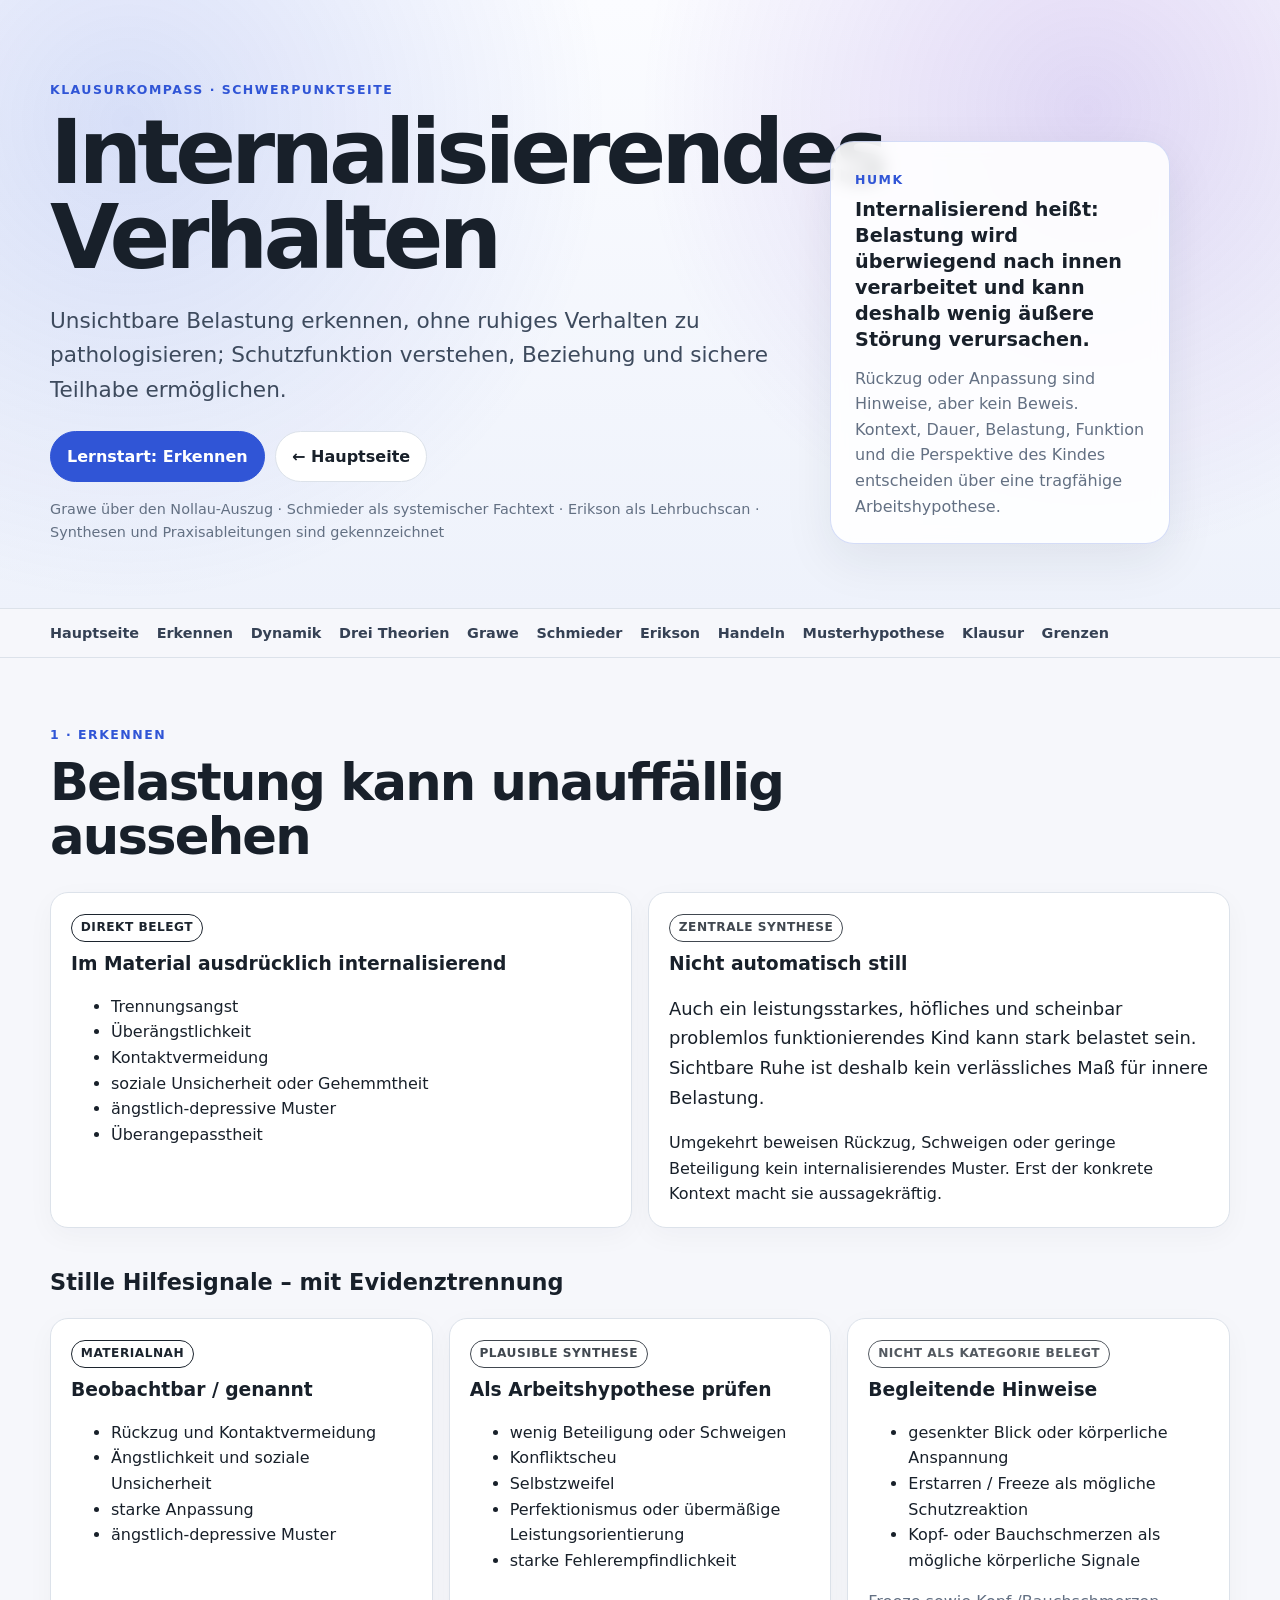
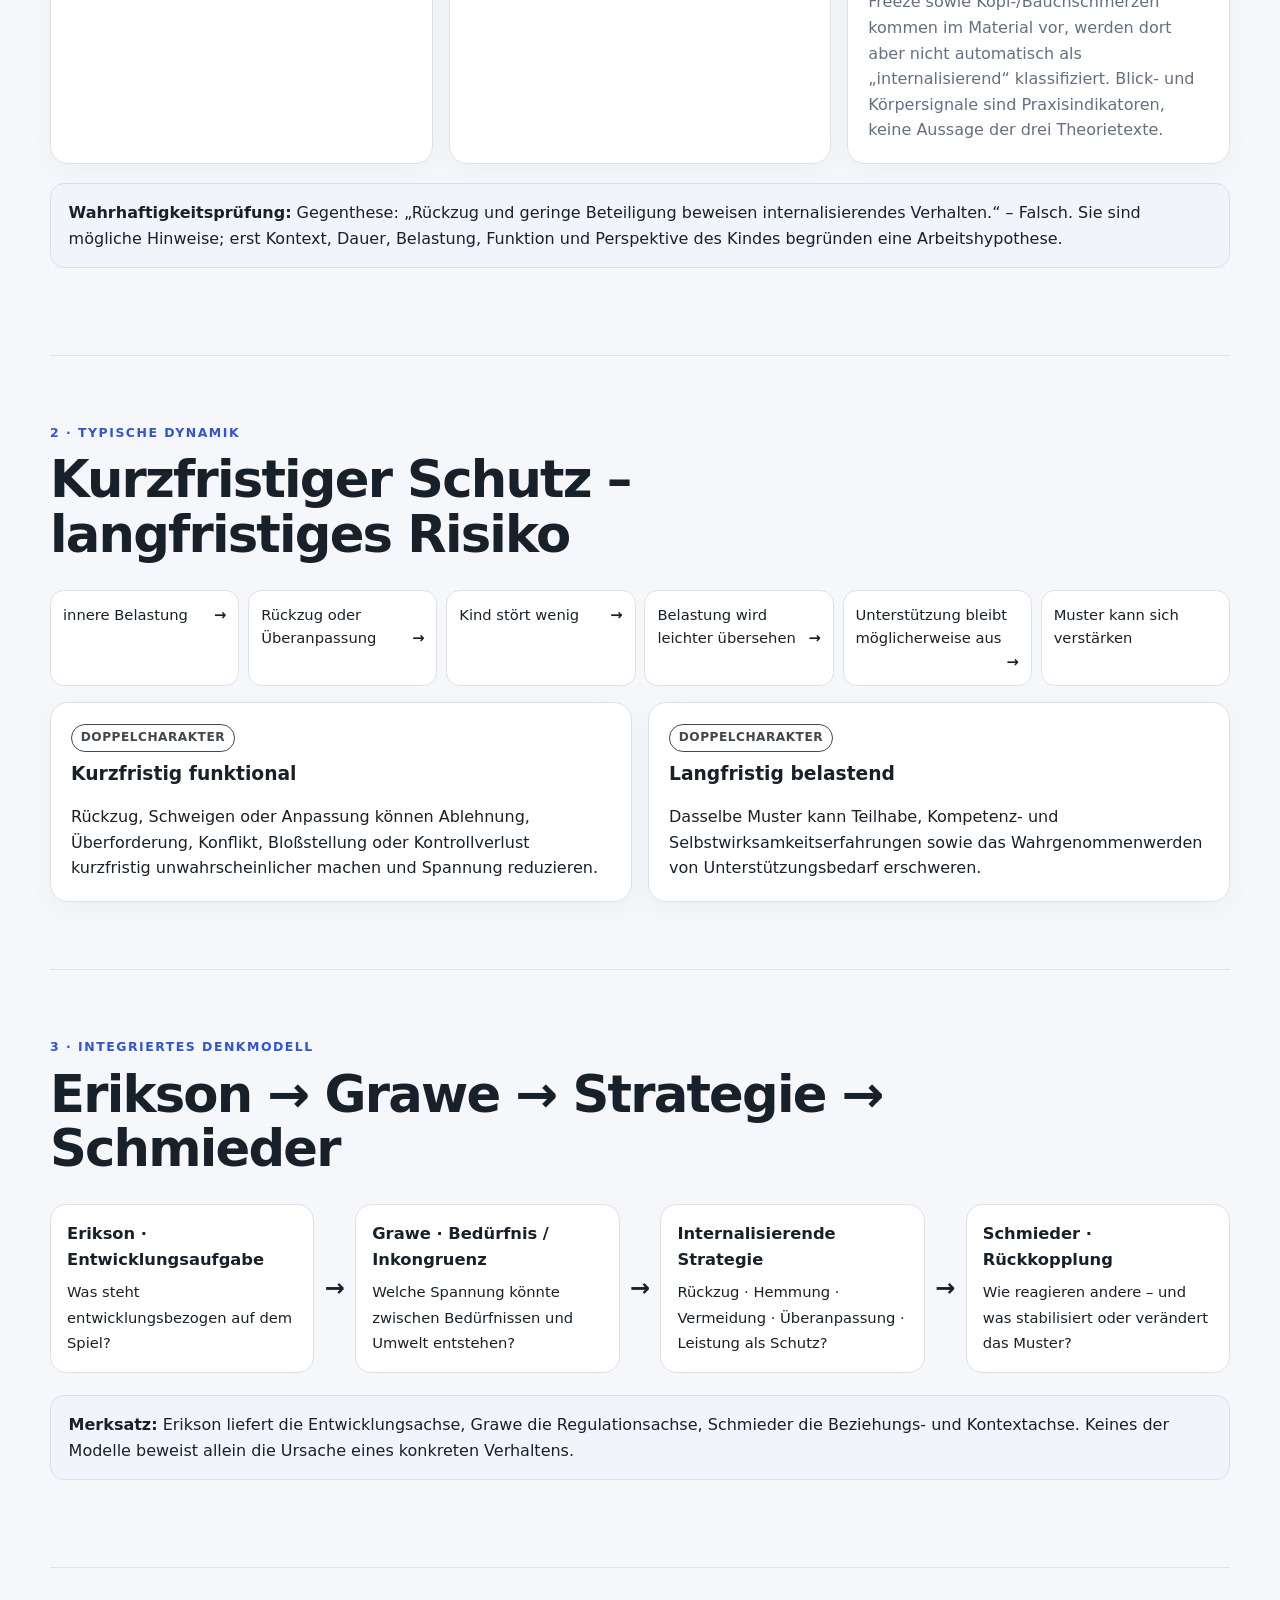
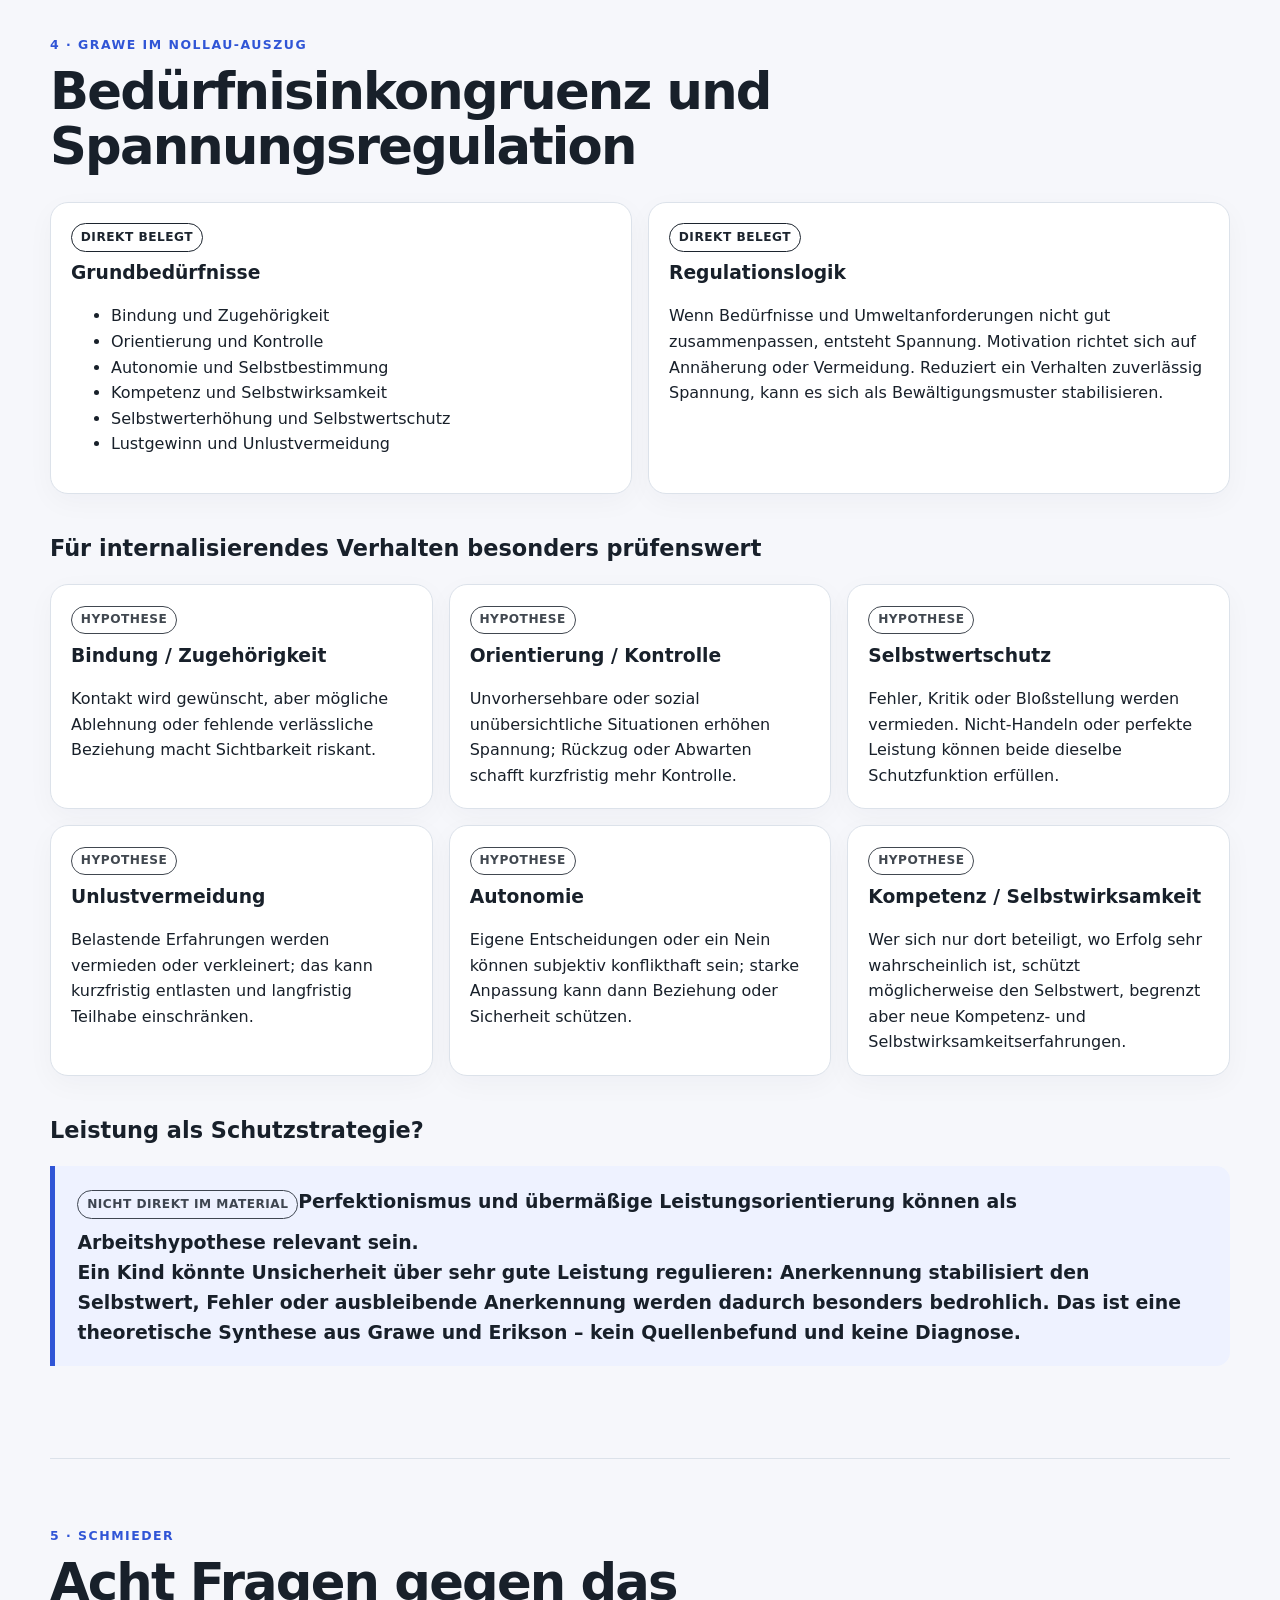
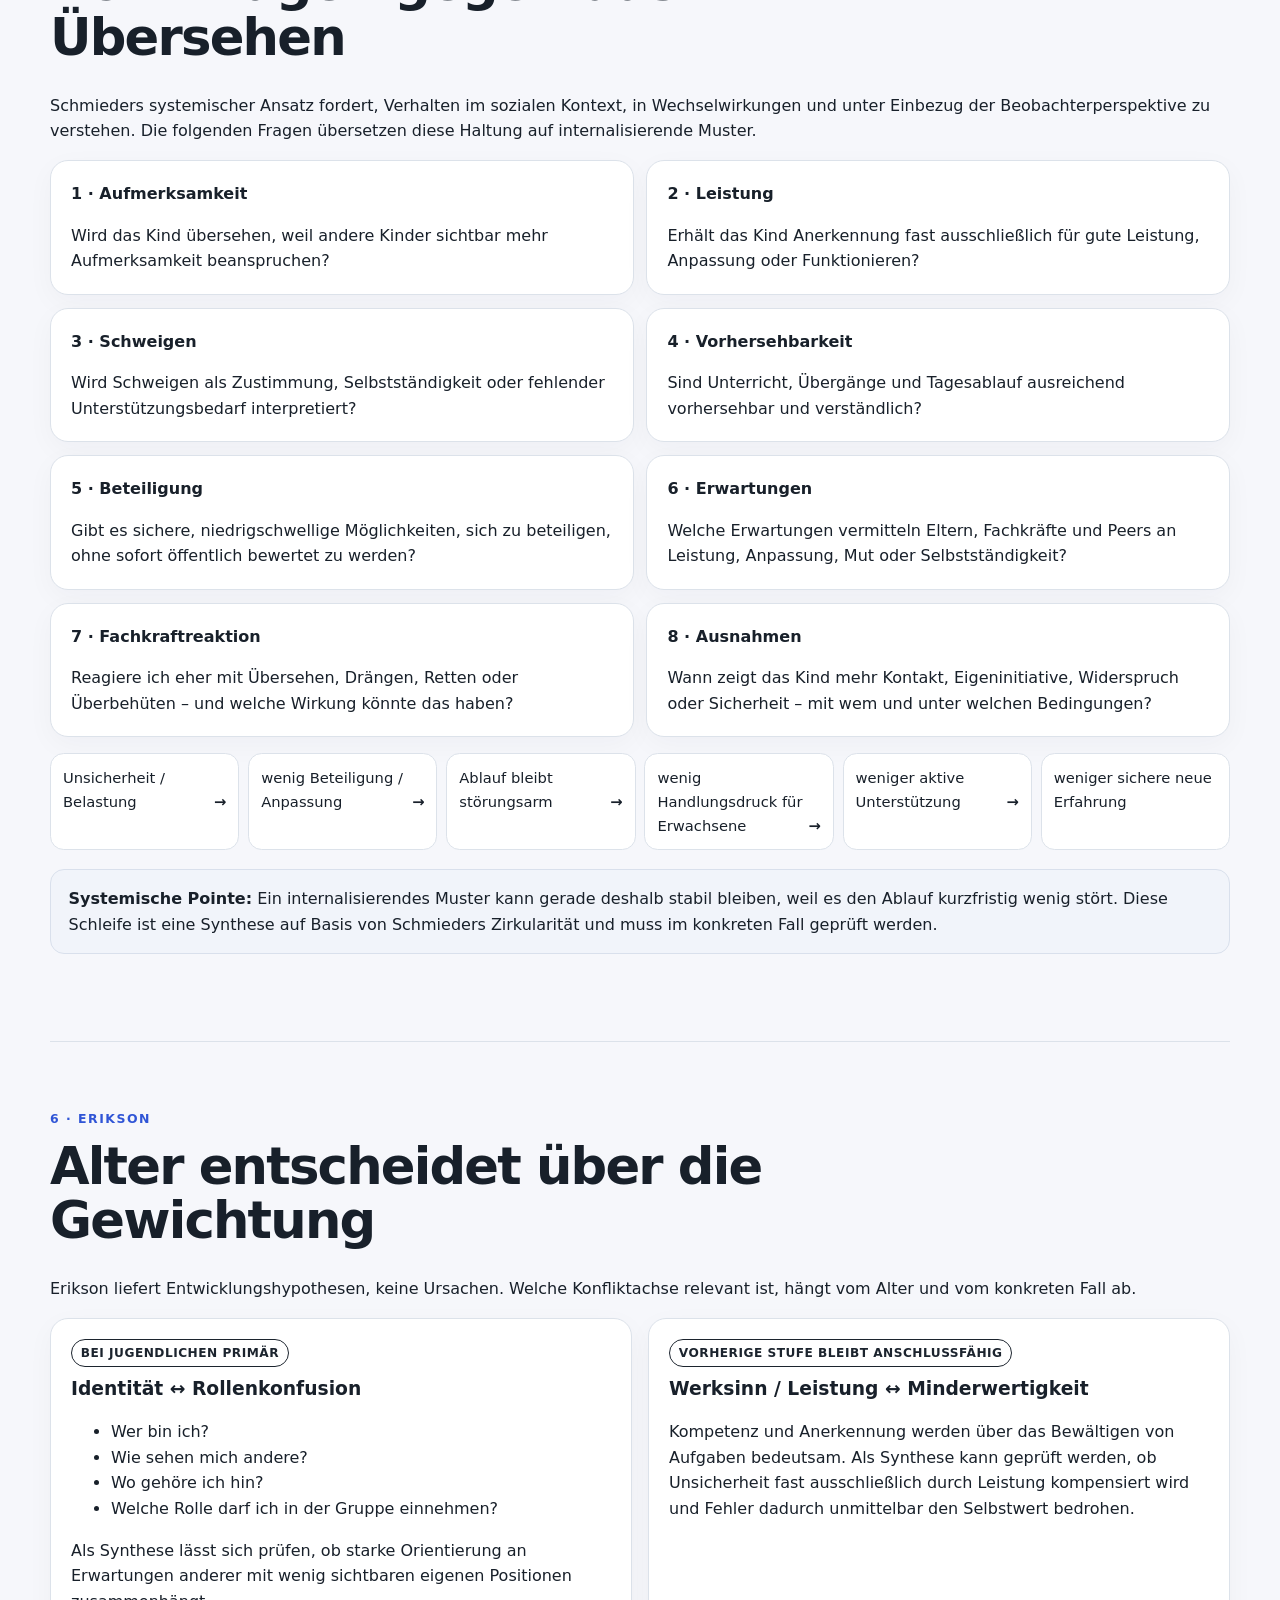
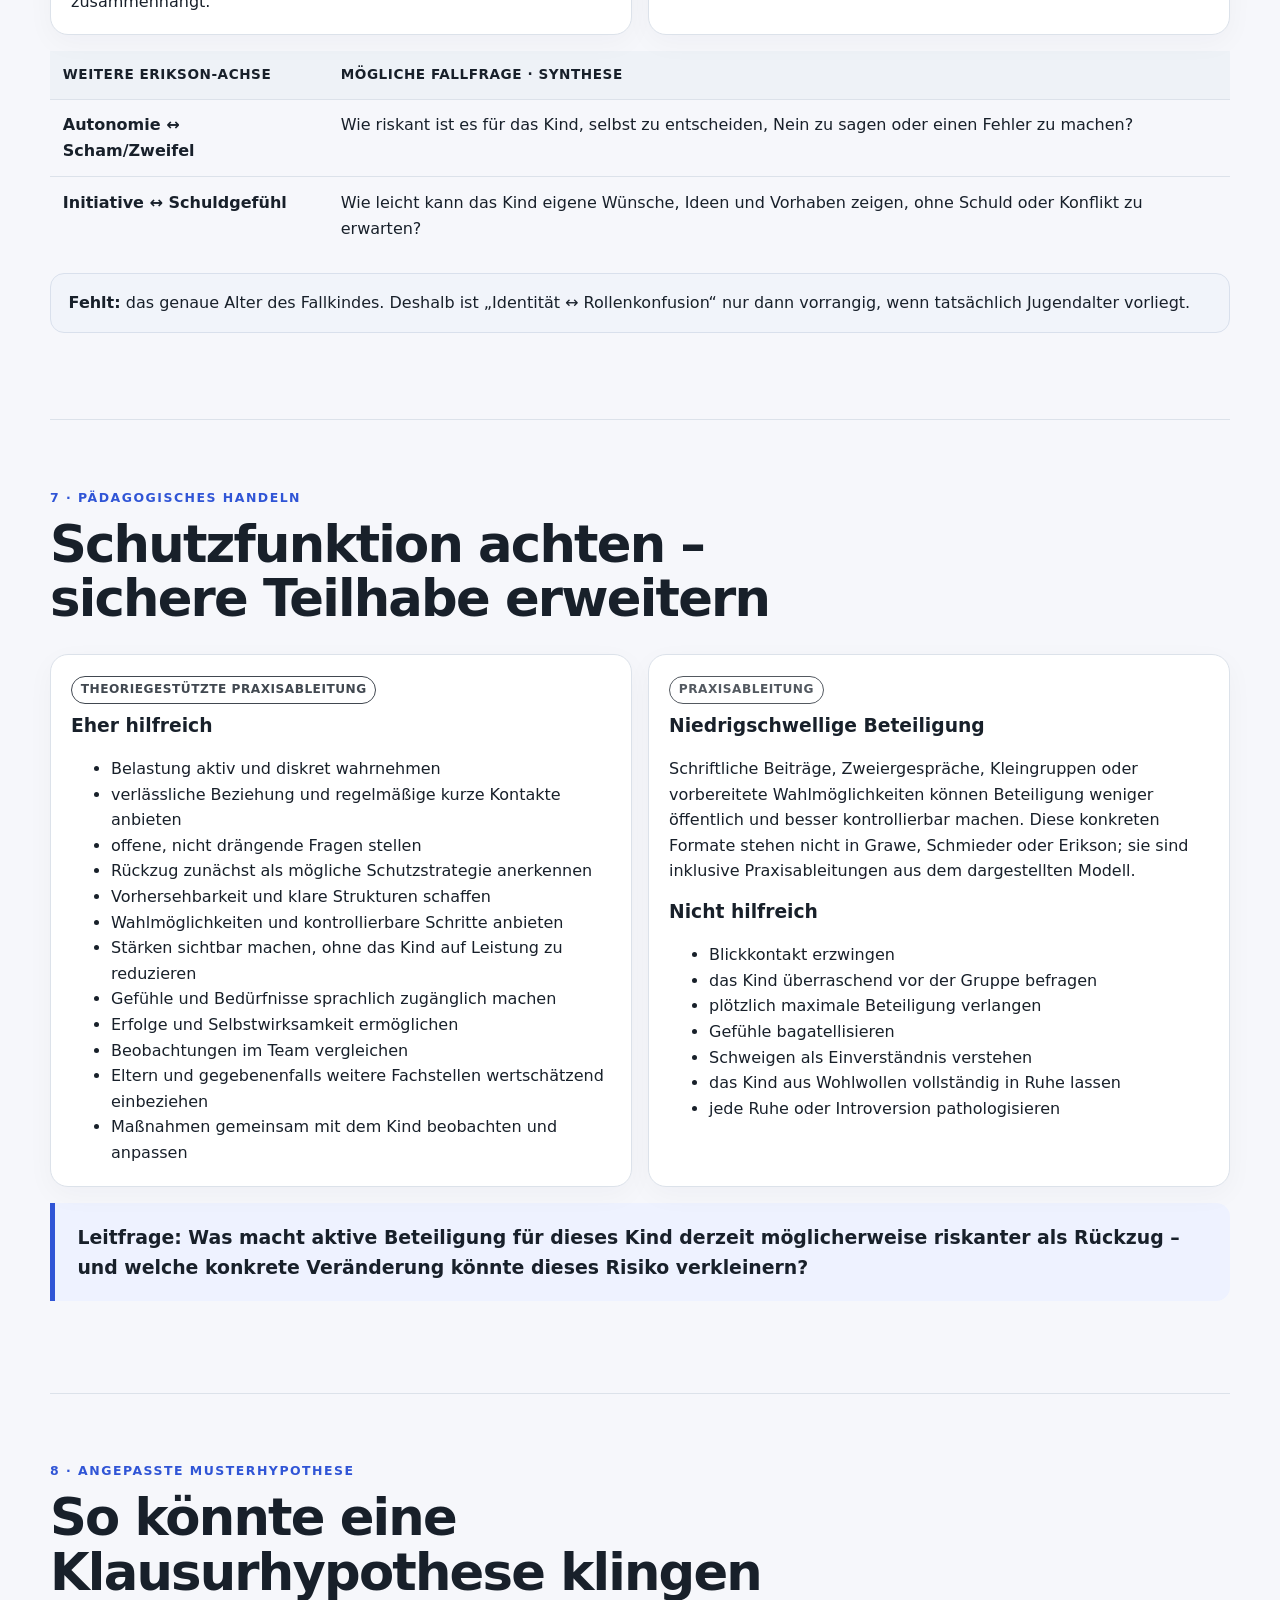
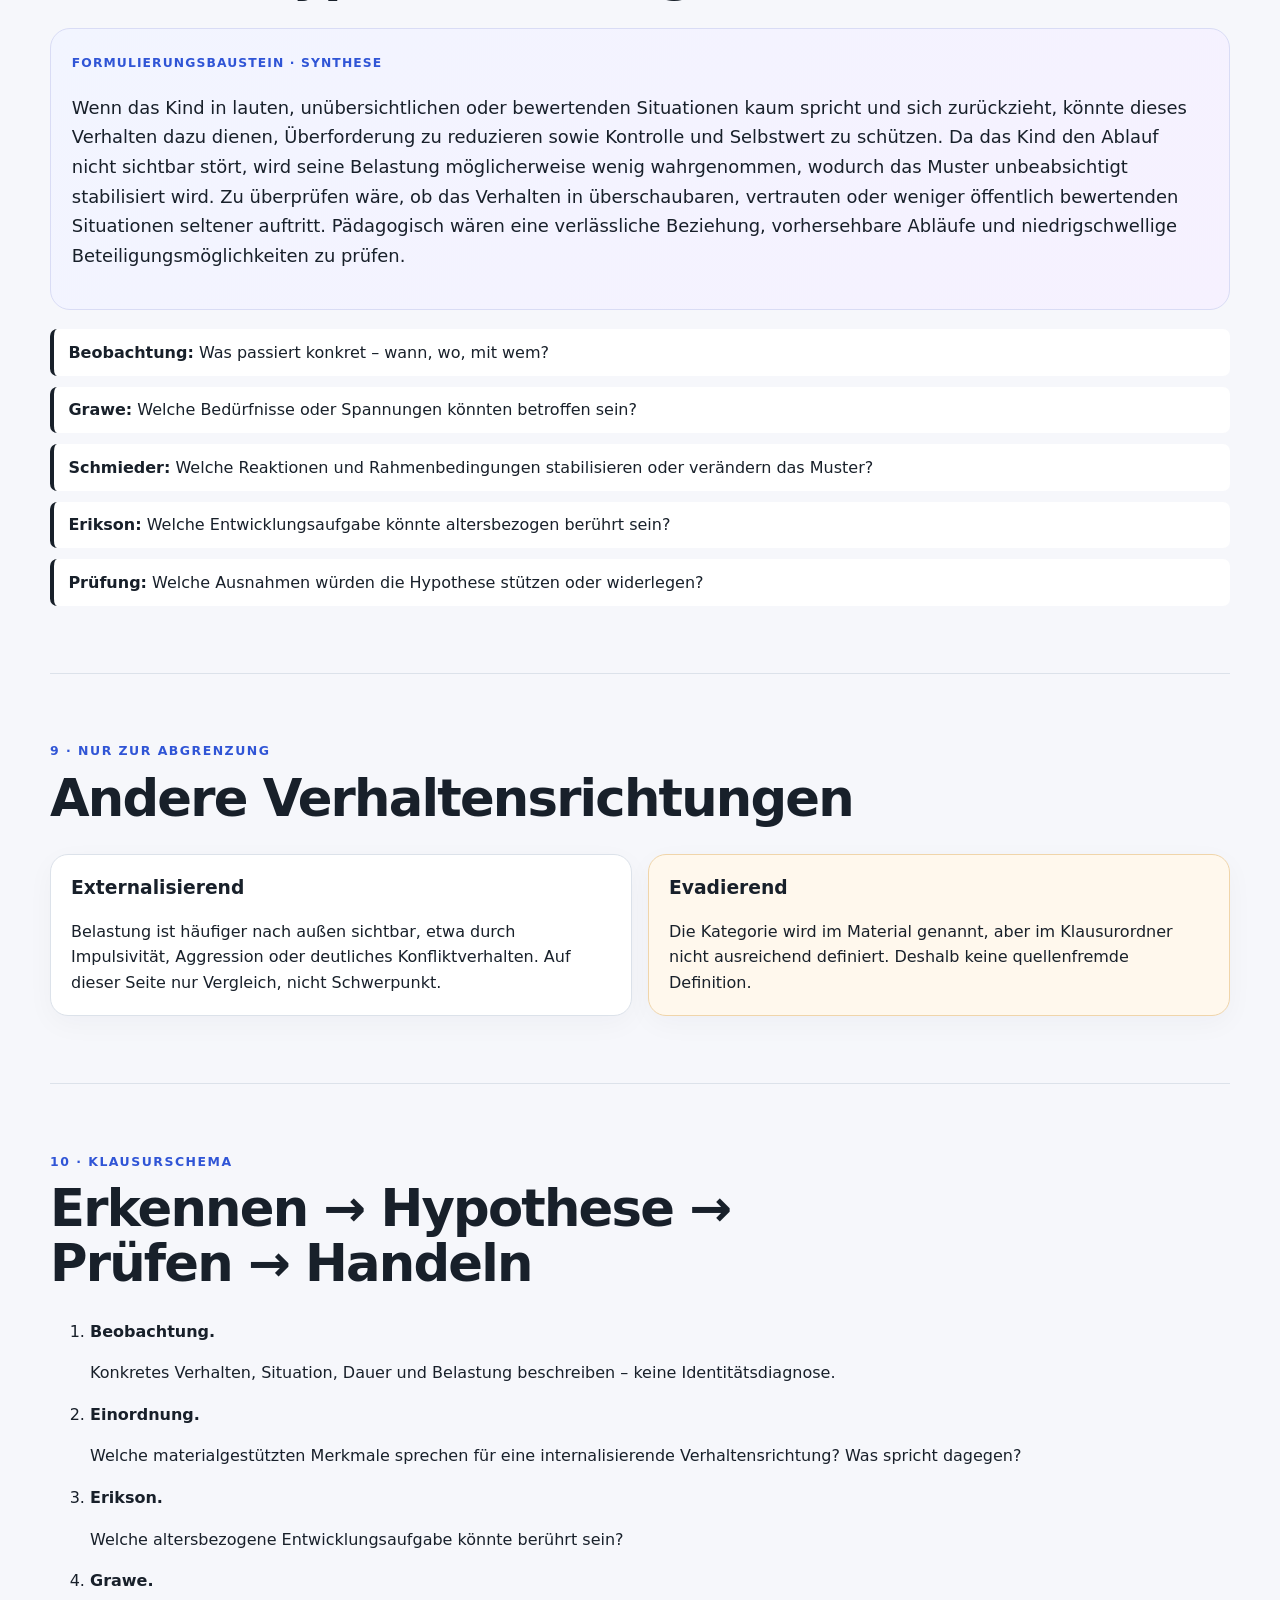
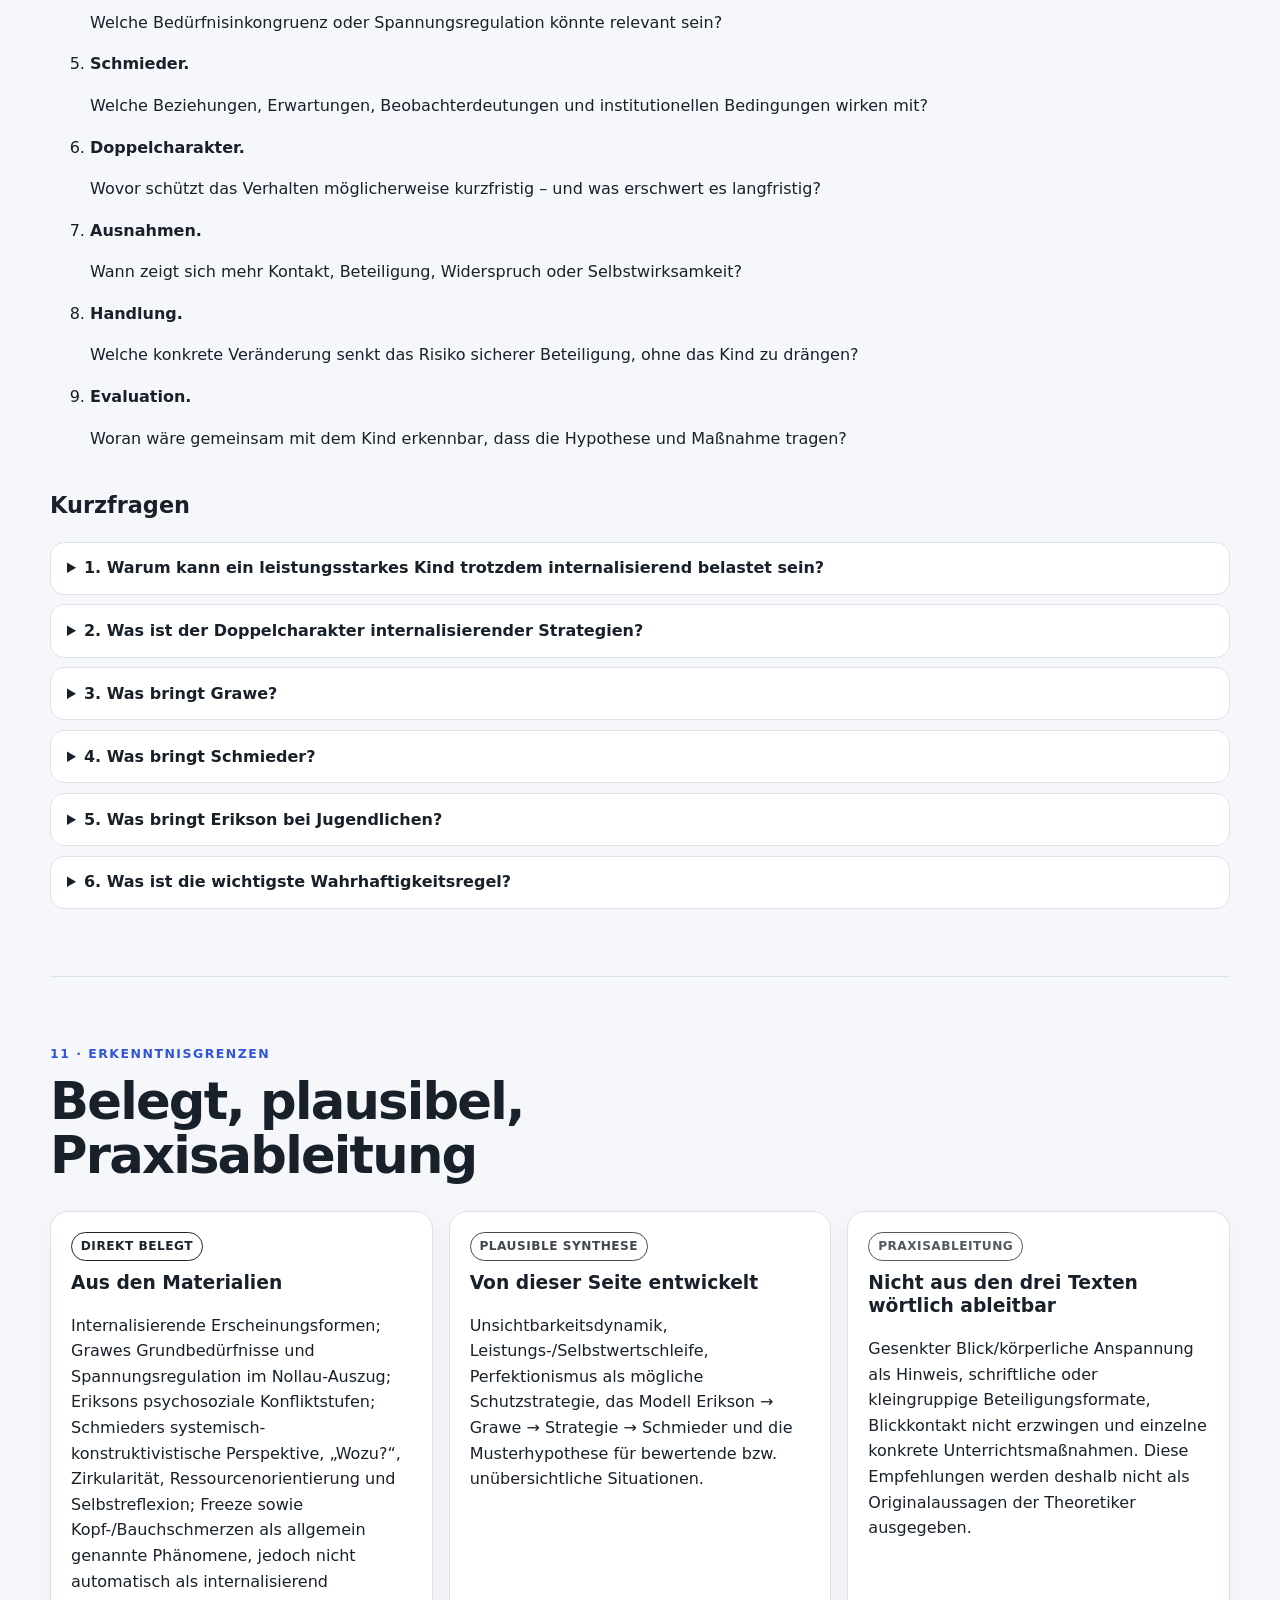
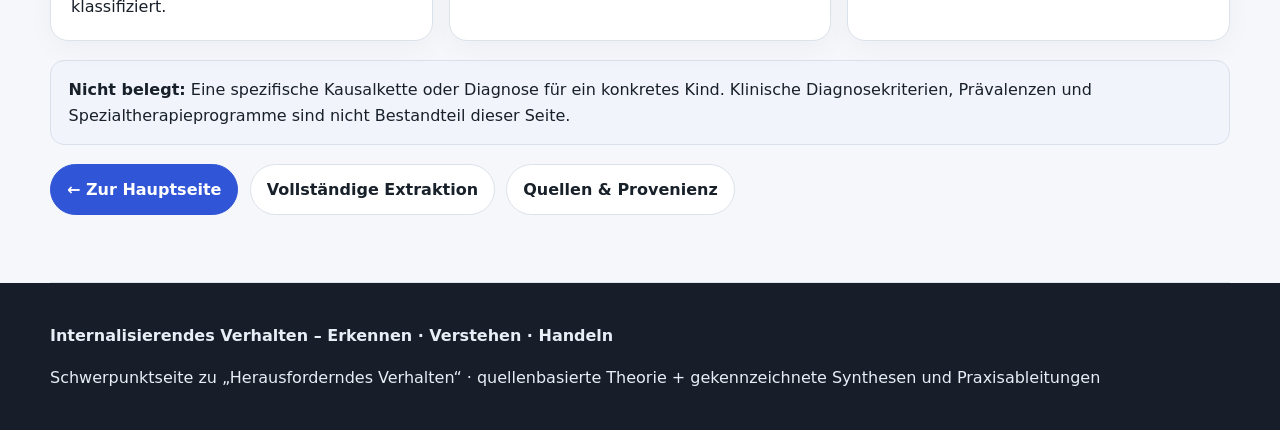
==== commit 3bae7416: "refine internalising study guide around recognition and practice" ====
--- a/internalisierendes-verhalten.html
+++ b/internalisierendes-verhalten.html
@@ -3,161 +3,181 @@
 <head>
   <meta charset="utf-8">
   <meta name="viewport" content="width=device-width,initial-scale=1">
-  <meta name="description" content="Internalisierendes Verhalten als integriertes Denkmodell aus Grawe, Schmieder und Erikson – quellenbasiert, mit klar markierten Synthesen und Erkenntnisgrenzen.">
-  <title>Internalisierendes Verhalten – Grawe · Schmieder · Erikson</title>
+  <meta name="description" content="Lernzettel zu internalisierendem Verhalten: erkennen, mit Grawe, Schmieder und Erikson verstehen und pädagogisch handeln.">
+  <title>Internalisierendes Verhalten – Erkennen · Verstehen · Handeln</title>
   <link rel="stylesheet" href="styles.css">
   <style>
     .sister-nav{display:flex;flex-wrap:wrap;gap:.65rem;align-items:center}.sister-nav .button{margin:0}
     .evidence-badge{display:inline-block;padding:.22rem .55rem;border:1px solid currentColor;border-radius:999px;font-size:.76rem;font-weight:800;letter-spacing:.04em;text-transform:uppercase;margin-bottom:.5rem}
-    .evidence-direct{opacity:.98}.evidence-synthesis{opacity:.82}.evidence-gap{opacity:.66}
+    .evidence-direct{opacity:.98}.evidence-synthesis{opacity:.82}.evidence-practice{opacity:.74}.evidence-gap{opacity:.66}
     .theory-flow{display:grid;grid-template-columns:1fr auto 1fr auto 1fr auto 1fr;gap:.65rem;align-items:stretch;margin:1.4rem 0}
     .theory-step{border:1px solid var(--line);border-radius:1rem;padding:1rem;background:var(--surface)}
     .theory-step strong{display:block;font-size:1.02rem;margin-bottom:.35rem}.theory-step span{font-size:.92rem}.theory-arrow{align-self:center;font-size:1.5rem;font-weight:800}
-    .lens-grid{display:grid;grid-template-columns:repeat(3,minmax(0,1fr));gap:1rem}.lens-grid .panel{height:100%}
-    .dialectic-grid{display:grid;grid-template-columns:1fr 1fr;gap:1rem}.dialectic-grid article{height:100%}
+    .lens-grid{display:grid;grid-template-columns:repeat(3,minmax(0,1fr));gap:1rem}.lens-grid>*{height:100%}
+    .two-track{display:grid;grid-template-columns:1fr 1fr;gap:1rem}.two-track>*{height:100%}
+    .signal-grid{display:grid;grid-template-columns:repeat(3,minmax(0,1fr));gap:1rem}
+    .signal-grid ul{margin-bottom:0}
     .axis-table{width:100%;border-collapse:collapse;margin-top:1rem}.axis-table th,.axis-table td{text-align:left;vertical-align:top;padding:.8rem;border-bottom:1px solid var(--line)}.axis-table th{font-size:.85rem;text-transform:uppercase;letter-spacing:.04em}
-    .loop{display:grid;grid-template-columns:repeat(4,minmax(0,1fr));gap:.65rem;align-items:stretch;margin:1rem 0}.loop>div{border:1px solid var(--line);border-radius:.85rem;padding:.85rem;background:var(--surface)}
-    .loop>div:not(:last-child)::after{content:'→';float:right;font-weight:900;margin-left:.4rem}
-    .risk-grid{display:grid;grid-template-columns:repeat(2,minmax(0,1fr));gap:1rem}.risk-grid .card{height:100%}
+    .loop{display:grid;grid-template-columns:repeat(6,minmax(0,1fr));gap:.55rem;align-items:stretch;margin:1rem 0}.loop>div{border:1px solid var(--line);border-radius:.85rem;padding:.75rem;background:var(--surface);font-size:.92rem}.loop>div:not(:last-child)::after{content:'→';float:right;font-weight:900;margin-left:.35rem}
+    .question-grid{display:grid;grid-template-columns:repeat(2,minmax(0,1fr));gap:.8rem}.question-grid .card{height:100%}
+    .check-grid{display:grid;grid-template-columns:1fr 1fr;gap:1rem}.check-grid ul{margin-bottom:0}
     .example-chain{display:grid;gap:.7rem}.example-chain>div{border-left:4px solid currentColor;padding:.65rem .9rem;background:var(--surface);border-radius:.45rem}
-    .thesis{font-size:1.13rem;line-height:1.65}
     .source-split{display:grid;grid-template-columns:repeat(3,minmax(0,1fr));gap:1rem}
+    .compare-mini{display:grid;grid-template-columns:1fr 1fr;gap:1rem}.compare-mini>*{height:100%}
+    .thesis{font-size:1.12rem;line-height:1.65}
     .sister-footer-links{display:flex;flex-wrap:wrap;gap:.7rem;margin-top:1rem}
-    @media (max-width:950px){.theory-flow{grid-template-columns:1fr}.theory-arrow{transform:rotate(90deg);justify-self:center}.lens-grid,.source-split{grid-template-columns:1fr}.loop{grid-template-columns:1fr}.loop>div:not(:last-child)::after{content:'↓'}}
-    @media (max-width:760px){.dialectic-grid,.risk-grid{grid-template-columns:1fr}.axis-table{font-size:.92rem}}
+    @media (max-width:1000px){.theory-flow{grid-template-columns:1fr}.theory-arrow{transform:rotate(90deg);justify-self:center}.lens-grid,.signal-grid,.source-split{grid-template-columns:1fr}.loop{grid-template-columns:1fr}.loop>div:not(:last-child)::after{content:'↓'}}
+    @media (max-width:760px){.two-track,.question-grid,.check-grid,.compare-mini{grid-template-columns:1fr}.axis-table{font-size:.92rem}}
   </style>
 </head>
 <body>
 <a class="skip-link" href="#inhalt">Zum Inhalt springen</a>
 <header class="hero"><div class="wrap hero-grid"><div>
-  <p class="eyebrow">Klausurkompass · Schwesterseite</p>
+  <p class="eyebrow">Klausurkompass · Schwerpunktseite</p>
   <h1>Internalisierendes Verhalten</h1>
-  <p class="lead">Nicht nur Erscheinungsformen lernen, sondern verstehen, wie drei Theorieperspektiven ineinandergreifen: <strong>Erikson</strong> fragt nach der Entwicklungsaufgabe, <strong>Grawe</strong> nach Bedürfnis und Spannungsregulation, <strong>Schmieder</strong> nach Sinn, Beziehung und Rückkopplung im System.</p>
-  <div class="hero-actions sister-nav"><a class="button primary" href="#modell">Zum Drei-Theorien-Modell</a><a class="button" href="index.html">← Hauptseite</a></div>
-  <p class="source-note">Basis: dieselben Klausurmaterialien wie die Hauptseite · Synthesen werden ausdrücklich von Originalaussagen getrennt</p>
-</div><div class="core-card"><span class="core-label">Arbeitsthese · Synthese</span><strong>Internalisierendes Verhalten kann als subjektiv sinnvolle Schutz- und Regulationsbewegung nach innen verstanden werden.</strong><p>Das Kind reduziert möglicherweise Sichtbarkeit, Kontakt, Initiative oder Widerspruch, wenn aktive Beteiligung subjektiv riskanter erlebt wird. Das ist eine zu prüfende Hypothese, keine Diagnose.</p></div></div></header>
+  <p class="lead">Unsichtbare Belastung erkennen, ohne ruhiges Verhalten zu pathologisieren; Schutzfunktion verstehen, Beziehung und sichere Teilhabe ermöglichen.</p>
+  <div class="hero-actions sister-nav"><a class="button primary" href="#erkennen">Lernstart: Erkennen</a><a class="button" href="index.html">← Hauptseite</a></div>
+  <p class="source-note">Grawe über den Nollau-Auszug · Schmieder als systemischer Fachtext · Erikson als Lehrbuchscan · Synthesen und Praxisableitungen sind gekennzeichnet</p>
+</div><div class="core-card"><span class="core-label">HUMK</span><strong>Internalisierend heißt: Belastung wird überwiegend nach innen verarbeitet und kann deshalb wenig äußere Störung verursachen.</strong><p>Rückzug oder Anpassung sind Hinweise, aber kein Beweis. Kontext, Dauer, Belastung, Funktion und die Perspektive des Kindes entscheiden über eine tragfähige Arbeitshypothese.</p></div></div></header>
 
-<nav class="topnav"><div class="wrap nav-inner"><a href="index.html">Hauptseite</a><a href="#modell">Modell</a><a href="#formen">Formen</a><a href="#erikson">Erikson</a><a href="#grawe">Grawe</a><a href="#schmieder">Schmieder</a><a href="#schleifen">Schleifen</a><a href="#fall">Fall</a><a href="#paedagogik">Pädagogik</a><a href="#klausur">Klausur</a><a href="#grenzen">Grenzen</a></div></nav>
+<nav class="topnav"><div class="wrap nav-inner"><a href="index.html">Hauptseite</a><a href="#erkennen">Erkennen</a><a href="#dynamik">Dynamik</a><a href="#modell">Drei Theorien</a><a href="#grawe">Grawe</a><a href="#schmieder">Schmieder</a><a href="#erikson">Erikson</a><a href="#handeln">Handeln</a><a href="#musterhypothese">Musterhypothese</a><a href="#klausur">Klausur</a><a href="#grenzen">Grenzen</a></div></nav>
 
 <main id="inhalt" class="wrap">
-<section id="modell" class="section"><div class="section-head"><p class="eyebrow">1 · Integriertes Denkmodell</p><h2>Drei Theorien, drei Zoomstufen</h2></div>
-<div class="dialectic-grid">
-<article class="panel"><span class="evidence-badge evidence-synthesis">Synthese</span><h3>These</h3><p class="thesis">Rückzug, Hemmung, Kontaktvermeidung oder starke Anpassung können als Versuche verstanden werden, eine belastende Person-Umwelt-Situation so zu regulieren, dass Risiko, Spannung, mögliche Beschämung oder Kontrollverlust sinken.</p></article>
-<article class="panel"><span class="evidence-badge evidence-synthesis">Gegenprüfung</span><h3>Nicht psychologisieren</h3><p class="thesis">Still, vorsichtig oder angepasst bedeutet nicht automatisch „innerlich gestört“. Beobachter, Beziehungen, Anforderungen und institutionelle Bedingungen gehören zur Analyse. Eine Entwicklungstheorie oder ein Bedürfnismodell beweist keine Ursache.</p></article>
+<section id="erkennen" class="section"><div class="section-head"><p class="eyebrow">1 · Erkennen</p><h2>Belastung kann unauffällig aussehen</h2></div>
+<div class="two-track">
+<article class="panel"><span class="evidence-badge evidence-direct">Direkt belegt</span><h3>Im Material ausdrücklich internalisierend</h3><ul><li>Trennungsangst</li><li>Überängstlichkeit</li><li>Kontaktvermeidung</li><li>soziale Unsicherheit oder Gehemmtheit</li><li>ängstlich-depressive Muster</li><li>Überangepasstheit</li></ul></article>
+<article class="panel"><span class="evidence-badge evidence-synthesis">Zentrale Synthese</span><h3>Nicht automatisch still</h3><p class="thesis">Auch ein leistungsstarkes, höfliches und scheinbar problemlos funktionierendes Kind kann stark belastet sein. Sichtbare Ruhe ist deshalb kein verlässliches Maß für innere Belastung.</p><p>Umgekehrt beweisen Rückzug, Schweigen oder geringe Beteiligung kein internalisierendes Muster. Erst der konkrete Kontext macht sie aussagekräftig.</p></article>
 </div>
-<div class="theory-flow" aria-label="Erikson Grawe Verhalten Schmieder Modell">
-  <div class="theory-step"><strong>Erikson · Entwicklungsaufgabe</strong><span>Was steht entwicklungsbezogen auf dem Spiel?</span></div><div class="theory-arrow">→</div>
-  <div class="theory-step"><strong>Grawe · Bedürfnis / Inkongruenz</strong><span>Welche Spannung könnte zwischen Bedürfnissen und Umwelt entstehen?</span></div><div class="theory-arrow">→</div>
-  <div class="theory-step"><strong>Internalisierende Strategie</strong><span>Rückzug · Angst · Hemmung · Kontaktvermeidung · Überanpassung</span></div><div class="theory-arrow">→</div>
-  <div class="theory-step"><strong>Schmieder · Systemische Rückkopplung</strong><span>Wie reagieren andere darauf – und was stabilisiert oder verändert das Muster?</span></div>
+<h3 class="subhead">Stille Hilfesignale – mit Evidenztrennung</h3>
+<div class="signal-grid">
+<article class="card"><span class="evidence-badge evidence-direct">Materialnah</span><h3>Beobachtbar / genannt</h3><ul><li>Rückzug und Kontaktvermeidung</li><li>Ängstlichkeit und soziale Unsicherheit</li><li>starke Anpassung</li><li>ängstlich-depressive Muster</li></ul></article>
+<article class="card"><span class="evidence-badge evidence-synthesis">Plausible Synthese</span><h3>Als Arbeitshypothese prüfen</h3><ul><li>wenig Beteiligung oder Schweigen</li><li>Konfliktscheu</li><li>Selbstzweifel</li><li>Perfektionismus oder übermäßige Leistungsorientierung</li><li>starke Fehlerempfindlichkeit</li></ul></article>
+<article class="card"><span class="evidence-badge evidence-practice">Nicht als Kategorie belegt</span><h3>Begleitende Hinweise</h3><ul><li>gesenkter Blick oder körperliche Anspannung</li><li>Erstarren / Freeze als mögliche Schutzreaktion</li><li>Kopf- oder Bauchschmerzen als mögliche körperliche Signale</li></ul><p class="muted">Freeze sowie Kopf-/Bauchschmerzen kommen im Material vor, werden dort aber nicht automatisch als „internalisierend“ klassifiziert. Blick- und Körpersignale sind Praxisindikatoren, keine Aussage der drei Theorietexte.</p></article>
 </div>
-<aside class="notice"><strong>Merksatz:</strong> Erikson liefert eine <em>Zeit- und Entwicklungsachse</em>, Grawe eine <em>Regulationsachse</em>, Schmieder eine <em>Beziehungs- und Kontextachse</em>. Erst zusammen entsteht eine tragfähige Fallhypothese.</aside>
+<aside class="notice"><strong>Wahrhaftigkeitsprüfung:</strong> Gegenthese: „Rückzug und geringe Beteiligung beweisen internalisierendes Verhalten.“ – Falsch. Sie sind mögliche Hinweise; erst Kontext, Dauer, Belastung, Funktion und Perspektive des Kindes begründen eine Arbeitshypothese.</aside>
 </section>
 
-<section id="formen" class="section"><div class="section-head"><p class="eyebrow">2 · Direkt aus dem Material</p><h2>Was überhaupt als internalisierend genannt wird</h2></div>
-<div class="lens-grid">
-<article class="card"><span class="evidence-badge evidence-direct">Direkt belegt</span><h3>Angstbezogen</h3><p>Trennungsangst und Überängstlichkeit.</p></article>
-<article class="card"><span class="evidence-badge evidence-direct">Direkt belegt</span><h3>Sozial zurückgenommen</h3><p>Kontaktvermeidung sowie soziale Unsicherheit oder Gehemmtheit.</p></article>
-<article class="card"><span class="evidence-badge evidence-direct">Direkt belegt</span><h3>Nach innen / angepasst</h3><p>Ängstlich-depressive Muster und Überangepasstheit.</p></article>
-</div>
-<aside class="notice"><strong>Trennlinie:</strong> Der Nollau-Auszug nennt zusätzlich Ängste, kindliche Depression und Mutismus als weitere Phänomene. Die Materialsystematik ordnet sie nicht an jeder Stelle ausdrücklich der Kategorie „internalisierend“ zu. Sie werden deshalb hier nicht automatisch gleichgesetzt.</aside>
-</section>
-
-<section id="erikson" class="section"><div class="section-head"><p class="eyebrow">3 · Erikson</p><h2>Welche Entwicklungsfrage könnte berührt sein?</h2></div>
-<p>Der Scan beschreibt acht psychosoziale Entwicklungsstufen. Für Kinder und Jugendliche sind bei einem internalisierenden Fall besonders vier Konfliktachsen als <strong>Entwicklungshypothesen</strong> interessant. Die rechte Spalte ist eine Synthese, keine Aussage Eriksons über internalisierendes Verhalten.</p>
-<table class="axis-table">
-<thead><tr><th>Erikson-Achse · direkt belegt</th><th>Zentrale Entwicklungsaufgabe</th><th>Mögliche Verbindung zum Fall · Synthese</th></tr></thead>
-<tbody>
-<tr><td><strong>Autonomie ↔ Scham/Zweifel</strong></td><td>Selbstständigkeit und eigenes Handeln entwickeln.</td><td>Starke Vorsicht, Selbstzweifel oder Abgabe von Entscheidungen könnten relevant werden, wenn eigenes Handeln als beschämungs- oder fehlerträchtig erlebt wird.</td></tr>
-<tr><td><strong>Initiative ↔ Schuldgefühl</strong></td><td>Planen, erkunden, initiativ handeln.</td><td>Eigene Wünsche oder Initiative könnten zurückgenommen werden, wenn das Kind sie als konfliktträchtig erlebt.</td></tr>
-<tr><td><strong>Werksinn/Leistung ↔ Minderwertigkeit</strong></td><td>Kompetenz und Anerkennung beim Bewältigen von Aufgaben erleben.</td><td>Fehlervermeidung, Nicht-Melden oder Aufgeben können als Schutz vor sichtbarem Misserfolg geprüft werden.</td></tr>
-<tr><td><strong>Identität ↔ Rollenkonfusion</strong></td><td>Selbstbild, Rollen und Zukunft integrieren.</td><td>Starke Orientierung an Erwartungen anderer kann als Hypothese relevant sein, wenn eigene Positionen kaum sichtbar werden.</td></tr>
-</tbody></table>
-<div class="quote-card"><strong>Prüfungsfrage:</strong> Was wäre für dieses Kind entwicklungsbezogen riskant, wenn es sich sichtbar beteiligt, widerspricht, entscheidet oder scheitert?</div>
-</section>
-
-<section id="grawe" class="section"><div class="section-head"><p class="eyebrow">4 · Grawe im Nollau-Auszug</p><h2>Internalisieren als mögliche Spannungsregulation</h2></div>
-<div class="two-col">
-<article class="panel"><span class="evidence-badge evidence-direct">Direkt belegt</span><h3>Grundbedürfnisse</h3><ul><li>Bindung und Zugehörigkeit</li><li>Orientierung und Kontrolle</li><li>Autonomie und Selbstbestimmung</li><li>Kompetenz und Selbstwirksamkeit</li><li>Selbstwerterhöhung und Selbstwertschutz</li><li>Lustgewinn und Unlustvermeidung</li></ul></article>
-<article class="panel"><span class="evidence-badge evidence-direct">Direkt belegt</span><h3>Regulationslogik</h3><p>Wenn Umweltanforderungen und innere Bedürfnisse nicht zueinander passen, entsteht Spannung. Motivation richtet sich auf Annäherung oder Vermeidung. Verhalten kann Spannung reduzieren; gelingt dies zuverlässig, kann sich das Muster verfestigen.</p></article>
-</div>
-<h3 class="subhead">Das paradoxe Muster</h3>
-<div class="risk-grid">
-<article class="card"><span class="evidence-badge evidence-synthesis">Plausible Synthese</span><h3>Zugehörigkeit schützen durch Rückzug?</h3><p>Ein Kind kann Kontakt wünschen und ihn zugleich vermeiden, wenn mögliche Ablehnung oder Beschämung den Selbstwert bedroht. Dann wird ein Bedürfnis zurückgestellt, um ein anderes zu schützen.</p></article>
-<article class="card"><span class="evidence-badge evidence-synthesis">Plausible Synthese</span><h3>Kompetenz schützen durch Nicht-Handeln?</h3><p>Wer nicht versucht, kann auch nicht sichtbar scheitern. Rückzug kann kurzfristig Unlust, Kontrollverlust oder Minderwertigkeit reduzieren – langfristig aber Kompetenz- und Selbstwirksamkeitserfahrungen begrenzen.</p></article>
-<article class="card"><span class="evidence-badge evidence-synthesis">Plausible Synthese</span><h3>Bindung schützen durch Überanpassung?</h3><p>Eigener Widerspruch kann subjektiv als Beziehungsrisiko erlebt werden. Starke Anpassung könnte dann Konflikt vermeiden und Zugehörigkeit sichern.</p></article>
-<article class="card"><span class="evidence-badge evidence-synthesis">Plausible Synthese</span><h3>Kontrolle durch Vorhersehbarkeit?</h3><p>Rücknahme, Beobachten und Abwarten können in unübersichtlichen Situationen subjektiv mehr Kontrolle schaffen, ohne dass damit eine allgemeine Ursache behauptet wird.</p></article>
+<section id="dynamik" class="section"><div class="section-head"><p class="eyebrow">2 · Typische Dynamik</p><h2>Kurzfristiger Schutz – langfristiges Risiko</h2></div>
+<div class="loop"><div>innere Belastung</div><div>Rückzug oder Überanpassung</div><div>Kind stört wenig</div><div>Belastung wird leichter übersehen</div><div>Unterstützung bleibt möglicherweise aus</div><div>Muster kann sich verstärken</div></div>
+<div class="two-track">
+<article class="panel"><span class="evidence-badge evidence-synthesis">Doppelcharakter</span><h3>Kurzfristig funktional</h3><p>Rückzug, Schweigen oder Anpassung können Ablehnung, Überforderung, Konflikt, Bloßstellung oder Kontrollverlust kurzfristig unwahrscheinlicher machen und Spannung reduzieren.</p></article>
+<article class="panel"><span class="evidence-badge evidence-synthesis">Doppelcharakter</span><h3>Langfristig belastend</h3><p>Dasselbe Muster kann Teilhabe, Kompetenz- und Selbstwirksamkeitserfahrungen sowie das Wahrgenommenwerden von Unterstützungsbedarf erschweren.</p></article>
 </div>
 </section>
 
-<section id="schmieder" class="section"><div class="section-head"><p class="eyebrow">5 · Schmieder</p><h2>Vielleicht liegt das Problem nicht nur „im Kind“</h2></div>
-<div class="lens-grid">
-<article class="panel"><span class="evidence-badge evidence-direct">Direkt belegt</span><h3>Kontext</h3><p>Verhalten ist ohne sozialen Zusammenhang nicht vollständig zu verstehen. Beziehungen, Gruppendynamik, Personal, Zeitdruck, Raum und institutionelle Bedingungen beeinflussen Wahrnehmung und Handeln.</p></article>
-<article class="panel"><span class="evidence-badge evidence-direct">Direkt belegt</span><h3>„Wozu?“</h3><p>Die systemische Frage richtet den Blick auf aktuellen Sinn und Funktion: Was bewirkt das Verhalten, welches Bedürfnis könnte es bedienen und wie hängt es mit anderen Beteiligten zusammen?</p></article>
-<article class="panel"><span class="evidence-badge evidence-direct">Direkt belegt</span><h3>Beobachter</h3><p>Eigene Beschreibungen sind keine neutrale Wahrheit. Fachkräfte sollen zuhören, beobachten, offene Fragen stellen, eigene Deutungen als Hypothesen behandeln und sich selbst reflektieren.</p></article>
+<section id="modell" class="section"><div class="section-head"><p class="eyebrow">3 · Integriertes Denkmodell</p><h2>Erikson → Grawe → Strategie → Schmieder</h2></div>
+<div class="theory-flow" aria-label="Erikson Grawe internalisierendes Verhalten Schmieder">
+  <div class="theory-step"><strong>Erikson · Entwicklungsaufgabe</strong><span>Was steht entwicklungsbezogen auf dem Spiel?</span></div><div class="theory-arrow">→</div>
+  <div class="theory-step"><strong>Grawe · Bedürfnis / Inkongruenz</strong><span>Welche Spannung könnte zwischen Bedürfnissen und Umwelt entstehen?</span></div><div class="theory-arrow">→</div>
+  <div class="theory-step"><strong>Internalisierende Strategie</strong><span>Rückzug · Hemmung · Vermeidung · Überanpassung · Leistung als Schutz?</span></div><div class="theory-arrow">→</div>
+  <div class="theory-step"><strong>Schmieder · Rückkopplung</strong><span>Wie reagieren andere – und was stabilisiert oder verändert das Muster?</span></div>
 </div>
-<div class="quote-card"><span class="evidence-badge evidence-synthesis">Synthese</span><strong>Externalisierendes Verhalten erzwingt oft Reaktion; internalisierendes Verhalten kann Reaktion gerade vermeiden.</strong><br>Ein stilles, stark angepasstes Kind stört Abläufe möglicherweise kaum. Dadurch kann Belastung systemisch unsichtbarer werden. Sichtbarkeit ist daher kein verlässliches Maß für Belastung.</div>
+<aside class="notice"><strong>Merksatz:</strong> Erikson liefert die Entwicklungsachse, Grawe die Regulationsachse, Schmieder die Beziehungs- und Kontextachse. Keines der Modelle beweist allein die Ursache eines konkreten Verhaltens.</aside>
 </section>
 
-<section id="schleifen" class="section"><div class="section-head"><p class="eyebrow">6 · Rückkopplung</p><h2>Wie ein Muster stabil bleiben kann</h2></div>
-<p>Schmieder beschreibt Zirkularität und problemstabilisierende Kommunikation. Die folgenden beiden Schleifen sind <strong>darauf aufbauende Synthesen für internalisierendes Verhalten</strong>, nicht Beispiele aus ihrem Text.</p>
-<h3>Schleife A · Unsichtbarkeit</h3>
-<div class="loop"><div>soziale Unsicherheit</div><div>wenig Beteiligung / Rückzug</div><div>als „selbstständig, ruhig, unproblematisch“ gelesen</div><div>weniger aktive Unterstützung → weniger sichere Beteiligungserfahrungen</div></div>
-<h3>Schleife B · Überangepasstheit</h3>
-<div class="loop"><div>Konflikt oder Ablehnung wird als riskant erlebt</div><div>zustimmen / eigene Wünsche zurücknehmen</div><div>Anpassung wird positiv bewertet</div><div>eigener Widerspruch wird noch ungewohnter und subjektiv riskanter</div></div>
-<aside class="notice"><strong>Systemische Pointe:</strong> Ein Muster kann gerade deshalb stabil bleiben, weil es für die Umgebung kurzfristig gut funktioniert. Diese Aussage ist eine theoretische Ableitung und muss im konkreten Fall beobachtungsbasiert geprüft werden.</aside>
+<section id="grawe" class="section"><div class="section-head"><p class="eyebrow">4 · Grawe im Nollau-Auszug</p><h2>Bedürfnisinkongruenz und Spannungsregulation</h2></div>
+<div class="two-track">
+<article class="panel"><span class="evidence-badge evidence-direct">Direkt belegt</span><h3>Grundbedürfnisse</h3><ul><li>Bindung und Zugehörigkeit</li><li>Orientierung und Kontrolle</li><li>Autonomie und Selbstbestimmung</li><li>Kompetenz und Selbstwirksamkeit</li><li>Selbstwerterhöhung und Selbstwertschutz</li><li>Lustgewinn und Unlustvermeidung</li></ul></article>
+<article class="panel"><span class="evidence-badge evidence-direct">Direkt belegt</span><h3>Regulationslogik</h3><p>Wenn Bedürfnisse und Umweltanforderungen nicht gut zusammenpassen, entsteht Spannung. Motivation richtet sich auf Annäherung oder Vermeidung. Reduziert ein Verhalten zuverlässig Spannung, kann es sich als Bewältigungsmuster stabilisieren.</p></article>
+</div>
+<h3 class="subhead">Für internalisierendes Verhalten besonders prüfenswert</h3>
+<div class="lens-grid">
+<article class="card"><span class="evidence-badge evidence-synthesis">Hypothese</span><h3>Bindung / Zugehörigkeit</h3><p>Kontakt wird gewünscht, aber mögliche Ablehnung oder fehlende verlässliche Beziehung macht Sichtbarkeit riskant.</p></article>
+<article class="card"><span class="evidence-badge evidence-synthesis">Hypothese</span><h3>Orientierung / Kontrolle</h3><p>Unvorhersehbare oder sozial unübersichtliche Situationen erhöhen Spannung; Rückzug oder Abwarten schafft kurzfristig mehr Kontrolle.</p></article>
+<article class="card"><span class="evidence-badge evidence-synthesis">Hypothese</span><h3>Selbstwertschutz</h3><p>Fehler, Kritik oder Bloßstellung werden vermieden. Nicht-Handeln oder perfekte Leistung können beide dieselbe Schutzfunktion erfüllen.</p></article>
+<article class="card"><span class="evidence-badge evidence-synthesis">Hypothese</span><h3>Unlustvermeidung</h3><p>Belastende Erfahrungen werden vermieden oder verkleinert; das kann kurzfristig entlasten und langfristig Teilhabe einschränken.</p></article>
+<article class="card"><span class="evidence-badge evidence-synthesis">Hypothese</span><h3>Autonomie</h3><p>Eigene Entscheidungen oder ein Nein können subjektiv konflikthaft sein; starke Anpassung kann dann Beziehung oder Sicherheit schützen.</p></article>
+<article class="card"><span class="evidence-badge evidence-synthesis">Hypothese</span><h3>Kompetenz / Selbstwirksamkeit</h3><p>Wer sich nur dort beteiligt, wo Erfolg sehr wahrscheinlich ist, schützt möglicherweise den Selbstwert, begrenzt aber neue Kompetenz- und Selbstwirksamkeitserfahrungen.</p></article>
+</div>
+<h3 class="subhead">Leistung als Schutzstrategie?</h3>
+<div class="quote-card"><span class="evidence-badge evidence-synthesis">Nicht direkt im Material</span><strong>Perfektionismus und übermäßige Leistungsorientierung können als Arbeitshypothese relevant sein.</strong><br>Ein Kind könnte Unsicherheit über sehr gute Leistung regulieren: Anerkennung stabilisiert den Selbstwert, Fehler oder ausbleibende Anerkennung werden dadurch besonders bedrohlich. Das ist eine theoretische Synthese aus Grawe und Erikson – kein Quellenbefund und keine Diagnose.</div>
 </section>
 
-<section id="fall" class="section"><div class="section-head"><p class="eyebrow">7 · Zusammendenken</p><h2>Ein Fall durch alle drei Linsen</h2></div>
-<div class="case-card"><span class="case-label">Beispiel · konstruiert</span><h3>Ein Kind, das kaum auffällt</h3><p>Es spricht selten freiwillig, überlässt in Gruppen anderen die Entscheidung, erledigt Aufgaben gewissenhaft, gibt bei Fehlern schnell auf, widerspricht kaum und gilt bei Erwachsenen als „sehr lieb“.</p></div>
+<section id="schmieder" class="section"><div class="section-head"><p class="eyebrow">5 · Schmieder</p><h2>Acht Fragen gegen das Übersehen</h2></div>
+<p>Schmieders systemischer Ansatz fordert, Verhalten im sozialen Kontext, in Wechselwirkungen und unter Einbezug der Beobachterperspektive zu verstehen. Die folgenden Fragen übersetzen diese Haltung auf internalisierende Muster.</p>
+<div class="question-grid">
+<article class="card"><strong>1 · Aufmerksamkeit</strong><p>Wird das Kind übersehen, weil andere Kinder sichtbar mehr Aufmerksamkeit beanspruchen?</p></article>
+<article class="card"><strong>2 · Leistung</strong><p>Erhält das Kind Anerkennung fast ausschließlich für gute Leistung, Anpassung oder Funktionieren?</p></article>
+<article class="card"><strong>3 · Schweigen</strong><p>Wird Schweigen als Zustimmung, Selbstständigkeit oder fehlender Unterstützungsbedarf interpretiert?</p></article>
+<article class="card"><strong>4 · Vorhersehbarkeit</strong><p>Sind Unterricht, Übergänge und Tagesablauf ausreichend vorhersehbar und verständlich?</p></article>
+<article class="card"><strong>5 · Beteiligung</strong><p>Gibt es sichere, niedrigschwellige Möglichkeiten, sich zu beteiligen, ohne sofort öffentlich bewertet zu werden?</p></article>
+<article class="card"><strong>6 · Erwartungen</strong><p>Welche Erwartungen vermitteln Eltern, Fachkräfte und Peers an Leistung, Anpassung, Mut oder Selbstständigkeit?</p></article>
+<article class="card"><strong>7 · Fachkraftreaktion</strong><p>Reagiere ich eher mit Übersehen, Drängen, Retten oder Überbehüten – und welche Wirkung könnte das haben?</p></article>
+<article class="card"><strong>8 · Ausnahmen</strong><p>Wann zeigt das Kind mehr Kontakt, Eigeninitiative, Widerspruch oder Sicherheit – mit wem und unter welchen Bedingungen?</p></article>
+</div>
+<div class="loop"><div>Unsicherheit / Belastung</div><div>wenig Beteiligung / Anpassung</div><div>Ablauf bleibt störungsarm</div><div>wenig Handlungsdruck für Erwachsene</div><div>weniger aktive Unterstützung</div><div>weniger sichere neue Erfahrung</div></div>
+<aside class="notice"><strong>Systemische Pointe:</strong> Ein internalisierendes Muster kann gerade deshalb stabil bleiben, weil es den Ablauf kurzfristig wenig stört. Diese Schleife ist eine Synthese auf Basis von Schmieders Zirkularität und muss im konkreten Fall geprüft werden.</aside>
+</section>
+
+<section id="erikson" class="section"><div class="section-head"><p class="eyebrow">6 · Erikson</p><h2>Alter entscheidet über die Gewichtung</h2></div>
+<p>Erikson liefert Entwicklungshypothesen, keine Ursachen. Welche Konfliktachse relevant ist, hängt vom Alter und vom konkreten Fall ab.</p>
+<div class="two-track">
+<article class="panel"><span class="evidence-badge evidence-direct">Bei Jugendlichen primär</span><h3>Identität ↔ Rollenkonfusion</h3><ul><li>Wer bin ich?</li><li>Wie sehen mich andere?</li><li>Wo gehöre ich hin?</li><li>Welche Rolle darf ich in der Gruppe einnehmen?</li></ul><p>Als Synthese lässt sich prüfen, ob starke Orientierung an Erwartungen anderer mit wenig sichtbaren eigenen Positionen zusammenhängt.</p></article>
+<article class="panel"><span class="evidence-badge evidence-direct">Vorherige Stufe bleibt anschlussfähig</span><h3>Werksinn / Leistung ↔ Minderwertigkeit</h3><p>Kompetenz und Anerkennung werden über das Bewältigen von Aufgaben bedeutsam. Als Synthese kann geprüft werden, ob Unsicherheit fast ausschließlich durch Leistung kompensiert wird und Fehler dadurch unmittelbar den Selbstwert bedrohen.</p></article>
+</div>
+<table class="axis-table">
+<thead><tr><th>Weitere Erikson-Achse</th><th>Mögliche Fallfrage · Synthese</th></tr></thead>
+<tbody><tr><td><strong>Autonomie ↔ Scham/Zweifel</strong></td><td>Wie riskant ist es für das Kind, selbst zu entscheiden, Nein zu sagen oder einen Fehler zu machen?</td></tr><tr><td><strong>Initiative ↔ Schuldgefühl</strong></td><td>Wie leicht kann das Kind eigene Wünsche, Ideen und Vorhaben zeigen, ohne Schuld oder Konflikt zu erwarten?</td></tr></tbody>
+</table>
+<aside class="notice"><strong>Fehlt:</strong> das genaue Alter des Fallkindes. Deshalb ist „Identität ↔ Rollenkonfusion“ nur dann vorrangig, wenn tatsächlich Jugendalter vorliegt.</aside>
+</section>
+
+<section id="handeln" class="section"><div class="section-head"><p class="eyebrow">7 · Pädagogisches Handeln</p><h2>Schutzfunktion achten – sichere Teilhabe erweitern</h2></div>
+<div class="check-grid">
+<article class="panel"><span class="evidence-badge evidence-synthesis">Theoriegestützte Praxisableitung</span><h3>Eher hilfreich</h3><ul><li>Belastung aktiv und diskret wahrnehmen</li><li>verlässliche Beziehung und regelmäßige kurze Kontakte anbieten</li><li>offene, nicht drängende Fragen stellen</li><li>Rückzug zunächst als mögliche Schutzstrategie anerkennen</li><li>Vorhersehbarkeit und klare Strukturen schaffen</li><li>Wahlmöglichkeiten und kontrollierbare Schritte anbieten</li><li>Stärken sichtbar machen, ohne das Kind auf Leistung zu reduzieren</li><li>Gefühle und Bedürfnisse sprachlich zugänglich machen</li><li>Erfolge und Selbstwirksamkeit ermöglichen</li><li>Beobachtungen im Team vergleichen</li><li>Eltern und gegebenenfalls weitere Fachstellen wertschätzend einbeziehen</li><li>Maßnahmen gemeinsam mit dem Kind beobachten und anpassen</li></ul></article>
+<article class="panel"><span class="evidence-badge evidence-practice">Praxisableitung</span><h3>Niedrigschwellige Beteiligung</h3><p>Schriftliche Beiträge, Zweiergespräche, Kleingruppen oder vorbereitete Wahlmöglichkeiten können Beteiligung weniger öffentlich und besser kontrollierbar machen. Diese konkreten Formate stehen nicht in Grawe, Schmieder oder Erikson; sie sind inklusive Praxisableitungen aus dem dargestellten Modell.</p><h3>Nicht hilfreich</h3><ul><li>Blickkontakt erzwingen</li><li>das Kind überraschend vor der Gruppe befragen</li><li>plötzlich maximale Beteiligung verlangen</li><li>Gefühle bagatellisieren</li><li>Schweigen als Einverständnis verstehen</li><li>das Kind aus Wohlwollen vollständig in Ruhe lassen</li><li>jede Ruhe oder Introversion pathologisieren</li></ul></article>
+</div>
+<div class="quote-card"><strong>Leitfrage:</strong> Was macht aktive Beteiligung für dieses Kind derzeit möglicherweise riskanter als Rückzug – und welche konkrete Veränderung könnte dieses Risiko verkleinern?</div>
+</section>
+
+<section id="musterhypothese" class="section"><div class="section-head"><p class="eyebrow">8 · Angepasste Musterhypothese</p><h2>So könnte eine Klausurhypothese klingen</h2></div>
+<div class="case-card"><span class="case-label">Formulierungsbaustein · Synthese</span><p class="thesis">Wenn das Kind in lauten, unübersichtlichen oder bewertenden Situationen kaum spricht und sich zurückzieht, könnte dieses Verhalten dazu dienen, Überforderung zu reduzieren sowie Kontrolle und Selbstwert zu schützen. Da das Kind den Ablauf nicht sichtbar stört, wird seine Belastung möglicherweise wenig wahrgenommen, wodurch das Muster unbeabsichtigt stabilisiert wird. Zu überprüfen wäre, ob das Verhalten in überschaubaren, vertrauten oder weniger öffentlich bewertenden Situationen seltener auftritt. Pädagogisch wären eine verlässliche Beziehung, vorhersehbare Abläufe und niedrigschwellige Beteiligungsmöglichkeiten zu prüfen.</p></div>
 <div class="example-chain">
-<div><strong>Erikson:</strong> Als Hypothesen besonders Werksinn ↔ Minderwertigkeit sowie Autonomie ↔ Scham/Zweifel prüfen. Welche Entwicklungsaufgabe wird riskant, wenn das Kind selbst entscheidet oder Leistung sichtbar wird?</div>
-<div><strong>Grawe:</strong> Prüfen, ob Selbstwertschutz, Kontrolle oder Bindung in bestimmten Situationen mit Autonomie, Kompetenz oder Zugehörigkeit in Konflikt geraten. Reduziert Nicht-Auffallen kurzfristig Spannung?</div>
-<div><strong>Schmieder:</strong> Beobachten, wie Erwachsene und Peers auf Schweigen und Anpassung reagieren. Wird stellvertretend entschieden? Wird gerade Anpassung besonders belohnt? Wo verhält sich das Kind anders?</div>
-<div><strong>Gemeinsame Prüfung:</strong> Nicht „Das Kind muss selbstbewusster werden“, sondern Bedingungen suchen, unter denen Sichtbarkeit, Initiative und Beteiligung weniger riskant werden.</div>
+<div><strong>Beobachtung:</strong> Was passiert konkret – wann, wo, mit wem?</div>
+<div><strong>Grawe:</strong> Welche Bedürfnisse oder Spannungen könnten betroffen sein?</div>
+<div><strong>Schmieder:</strong> Welche Reaktionen und Rahmenbedingungen stabilisieren oder verändern das Muster?</div>
+<div><strong>Erikson:</strong> Welche Entwicklungsaufgabe könnte altersbezogen berührt sein?</div>
+<div><strong>Prüfung:</strong> Welche Ausnahmen würden die Hypothese stützen oder widerlegen?</div>
 </div>
 </section>
 
-<section id="paedagogik" class="section"><div class="section-head"><p class="eyebrow">8 · Pädagogische Folgerung</p><h2>Nicht Rückzug frontal bekämpfen – das Risiko von Beteiligung senken</h2></div>
-<div class="two-col">
-<article class="panel"><span class="evidence-badge evidence-synthesis">Aus den drei Linsen abgeleitet</span><h3>Was eher hilft</h3><ul><li>vorhersehbare Situationen und verlässliche Beziehungen</li><li>überschaubare echte Wahl- und Entscheidungsmöglichkeiten</li><li>kleine Kompetenzsituationen mit realistischem Erfolg</li><li>Fehler ohne Beschämung bearbeitbar machen</li><li>ein eigenes Nein und abweichende Wünsche akzeptabel machen</li><li>Initiative ermöglichen, ohne sofort öffentliche Leistung zu verlangen</li><li>Ausnahmen suchen: Wann zeigt das Kind bereits Beteiligung, Kontakt oder Selbstbehauptung?</li></ul></article>
-<article class="panel"><span class="evidence-badge evidence-synthesis">Gilt, wenn die Fallhypothese trägt</span><h3>Was nicht reicht</h3><ul><li>„Melde dich öfter.“</li><li>„Sei selbstbewusster.“</li><li>Rückzug als Unwillen interpretieren.</li><li>Überangepasstheit automatisch als problemloses Verhalten loben.</li><li>eine Erikson-Stufe oder ein Grundbedürfnis als feststehende Ursache behaupten.</li><li>nur das Kind verändern und die Reaktionen des Systems unverändert lassen.</li></ul></article>
-</div>
-<div class="quote-card"><strong>Leitfrage:</strong> Was macht aktive Beteiligung für dieses Kind derzeit möglicherweise riskanter als Rückzug – und was müssten wir verändern, damit diese Schutzfunktion weniger gebraucht wird?</div>
+<section id="abgrenzung" class="section"><div class="section-head"><p class="eyebrow">9 · Nur zur Abgrenzung</p><h2>Andere Verhaltensrichtungen</h2></div>
+<div class="compare-mini"><article class="card"><h3>Externalisierend</h3><p>Belastung ist häufiger nach außen sichtbar, etwa durch Impulsivität, Aggression oder deutliches Konfliktverhalten. Auf dieser Seite nur Vergleich, nicht Schwerpunkt.</p></article><article class="card warning-card"><h3>Evadierend</h3><p>Die Kategorie wird im Material genannt, aber im Klausurordner nicht ausreichend definiert. Deshalb keine quellenfremde Definition.</p></article></div>
 </section>
 
-<section id="klausur" class="section"><div class="section-head"><p class="eyebrow">9 · Klausurschema</p><h2>Mit den drei Theorien argumentieren, ohne zu behaupten</h2></div>
+<section id="klausur" class="section"><div class="section-head"><p class="eyebrow">10 · Klausurschema</p><h2>Erkennen → Hypothese → Prüfen → Handeln</h2></div>
 <ol class="flow-list">
-<li><div><strong>Beobachtung.</strong><p>Konkretes sicht- oder berichtbares Verhalten und Situation beschreiben; keine Identitätsdiagnose.</p></div></li>
-<li><div><strong>Internalisierende Einordnung.</strong><p>Welche ausdrücklich im Material genannten Merkmale passen – und welche nicht?</p></div></li>
-<li><div><strong>Erikson-Linse.</strong><p>Welche alters- und entwicklungsbezogene Konfliktachse könnte berührt sein? Als Hypothese formulieren.</p></div></li>
-<li><div><strong>Grawe-Linse.</strong><p>Welche Bedürfnisinkongruenz oder Spannungsregulation könnte relevant sein? Annäherung und Vermeidung zusammendenken.</p></div></li>
-<li><div><strong>Schmieder-Linse.</strong><p>Welche Beziehungen, Bedeutungszuschreibungen und Reaktionen des Systems wirken mit? Welche Ausnahmen gibt es?</p></div></li>
-<li><div><strong>Rückkopplung.</strong><p>Wie könnte das Verhalten kurzfristig funktionieren und zugleich langfristig stabilisiert werden?</p></div></li>
-<li><div><strong>Pädagogischer Hebel.</strong><p>Nicht nur „Verhalten weg“, sondern Bedingungen und Fähigkeiten benennen, die sichere Beteiligung, Autonomie, Kompetenz und Selbstwirksamkeit erleichtern.</p></div></li>
-<li><div><strong>Prüfkriterium.</strong><p>Woran wäre beobachtbar, dass die Hypothese und die Maßnahme tatsächlich tragen?</p></div></li>
+<li><div><strong>Beobachtung.</strong><p>Konkretes Verhalten, Situation, Dauer und Belastung beschreiben – keine Identitätsdiagnose.</p></div></li>
+<li><div><strong>Einordnung.</strong><p>Welche materialgestützten Merkmale sprechen für eine internalisierende Verhaltensrichtung? Was spricht dagegen?</p></div></li>
+<li><div><strong>Erikson.</strong><p>Welche altersbezogene Entwicklungsaufgabe könnte berührt sein?</p></div></li>
+<li><div><strong>Grawe.</strong><p>Welche Bedürfnisinkongruenz oder Spannungsregulation könnte relevant sein?</p></div></li>
+<li><div><strong>Schmieder.</strong><p>Welche Beziehungen, Erwartungen, Beobachterdeutungen und institutionellen Bedingungen wirken mit?</p></div></li>
+<li><div><strong>Doppelcharakter.</strong><p>Wovor schützt das Verhalten möglicherweise kurzfristig – und was erschwert es langfristig?</p></div></li>
+<li><div><strong>Ausnahmen.</strong><p>Wann zeigt sich mehr Kontakt, Beteiligung, Widerspruch oder Selbstwirksamkeit?</p></div></li>
+<li><div><strong>Handlung.</strong><p>Welche konkrete Veränderung senkt das Risiko sicherer Beteiligung, ohne das Kind zu drängen?</p></div></li>
+<li><div><strong>Evaluation.</strong><p>Woran wäre gemeinsam mit dem Kind erkennbar, dass die Hypothese und Maßnahme tragen?</p></div></li>
 </ol>
-<h3 class="subhead">Klausurfragen</h3>
+<h3 class="subhead">Kurzfragen</h3>
 <div class="quiz-list">
-<details class="quiz-item"><summary>1. Welche Funktion haben Erikson, Grawe und Schmieder im integrierten Modell?</summary><p>Erikson liefert die Entwicklungsachse, Grawe die mögliche Bedürfnis- und Regulationsachse, Schmieder die Beziehungs-, Bedeutungs- und Rückkopplungsachse.</p></details>
-<details class="quiz-item"><summary>2. Warum kann Rückzug trotz eines Zugehörigkeitsbedürfnisses funktional sein?</summary><p>Als Synthese lässt sich prüfen, ob Kontakt zwar Zugehörigkeit ermöglicht, gleichzeitig aber Selbstwert, Kontrolle oder Unlustvermeidung bedroht. Rückzug kann dann kurzfristig das subjektiv größere Risiko reduzieren.</p></details>
-<details class="quiz-item"><summary>3. Warum ist Werksinn ↔ Minderwertigkeit für einen schulischen Fall interessant?</summary><p>Weil sichtbare Beteiligung und Leistung zugleich Kompetenz zeigen und Misserfolg sichtbar machen können. Ob dies beim konkreten Kind relevant ist, muss beobachtungsbasiert geprüft werden.</p></details>
-<details class="quiz-item"><summary>4. Was ist die systemische Gefahr bei Überangepasstheit?</summary><p>Als plausible Schleife kann Anpassung von der Umwelt positiv bewertet werden, wodurch eigene Wünsche und Widerspruch noch weniger sichtbar werden und das Muster stabil bleibt.</p></details>
-<details class="quiz-item"><summary>5. Was bedeutet „Wozu?“ bei internalisierendem Verhalten?</summary><p>Nicht nach einer einzigen vergangenen Ursache zu suchen, sondern nach der aktuellen Funktion: Was bewirkt Rückzug, was verhindert er möglicherweise, welches Bedürfnis könnte er schützen und wie reagieren andere darauf?</p></details>
-<details class="quiz-item"><summary>6. Was wäre eine gute pädagogische Zielformulierung?</summary><p>Nicht „weniger ängstlich“ oder „mehr melden“, sondern konkret Bedingungen und Fähigkeiten aufbauen, unter denen Beteiligung, eigene Entscheidungen, Hilfeholen, Nein-Sagen oder Fehler weniger riskant werden.</p></details>
+<details class="quiz-item"><summary>1. Warum kann ein leistungsstarkes Kind trotzdem internalisierend belastet sein?</summary><p>Weil geringe äußere Störung oder gute Leistung keine Aussage über innere Belastung erlauben. Als Hypothese kann Leistung sogar dem Selbstwertschutz oder der Kontrolle dienen.</p></details>
+<details class="quiz-item"><summary>2. Was ist der Doppelcharakter internalisierender Strategien?</summary><p>Sie können kurzfristig Spannung, Konflikt oder Beschämungsrisiko reduzieren und langfristig Teilhabe, Unterstützung und Selbstwirksamkeit erschweren.</p></details>
+<details class="quiz-item"><summary>3. Was bringt Grawe?</summary><p>Ein Raster für Grundbedürfnisse, Inkongruenz, Annäherung/Vermeidung und mögliche Spannungsregulation.</p></details>
+<details class="quiz-item"><summary>4. Was bringt Schmieder?</summary><p>Den Blick auf Sinn, Kontext, Beobachter, Wechselwirkungen, Zirkularität, Ressourcen und mögliche systemische Aufrechterhaltung.</p></details>
+<details class="quiz-item"><summary>5. Was bringt Erikson bei Jugendlichen?</summary><p>Vor allem die Frage nach Identität und Rollenkonfusion; die vorherige Achse Werksinn/Leistung versus Minderwertigkeit kann für Leistungs- und Selbstwertdynamiken weiter relevant sein.</p></details>
+<details class="quiz-item"><summary>6. Was ist die wichtigste Wahrhaftigkeitsregel?</summary><p>Rückzug, Schweigen, Perfektionismus oder geringe Beteiligung sind keine Beweise. Sie werden erst durch Kontext, Belastung, Funktion, Dauer, Ausnahmen und die Perspektive des Kindes zu einer prüfbaren Arbeitshypothese.</p></details>
 </div>
 </section>
 
-<section id="grenzen" class="section"><div class="section-head"><p class="eyebrow">10 · Erkenntnisgrenzen</p><h2>Belegt, plausibel, nicht belegt</h2></div>
+<section id="grenzen" class="section"><div class="section-head"><p class="eyebrow">11 · Erkenntnisgrenzen</p><h2>Belegt, plausibel, Praxisableitung</h2></div>
 <div class="source-split">
-<article class="panel"><span class="evidence-badge evidence-direct">Direkt belegt</span><h3>Aus den Materialien</h3><p>Internalisierende Erscheinungsformen; Grawe-Grundbedürfnisse und Spannungsregulation im Nollau-Auszug; Eriksons psychosoziale Konfliktstufen; Schmieders systemisch-konstruktivistische Perspektive, „Wozu?“, Zirkularität, Ressourcenorientierung und Selbstreflexion.</p></article>
-<article class="panel"><span class="evidence-badge evidence-synthesis">Plausible Synthese</span><h3>Von dieser Seite entwickelt</h3><p>Das Vier-Schritt-Modell Erikson → Grawe → internalisierende Strategie → Schmieder-Rückkopplung; die beiden Stabilisierungsschleifen; die These, dass ein Kind ein Bedürfnis zurückstellen kann, um ein anderes zu schützen; der Fokus auf das subjektive Risiko aktiver Beteiligung.</p></article>
-<article class="panel"><span class="evidence-badge evidence-gap">Nicht belegt</span><h3>Nicht aus den Texten ableitbar</h3><p>Eine spezifische Kausalkette für ein konkretes Kind, klinische Diagnosekriterien, Prävalenzen oder ein evidenzbasiertes Spezialtherapieprogramm. Dafür wären Fallbeobachtungen bzw. zusätzliche fachliche Quellen nötig.</p></article>
+<article class="panel"><span class="evidence-badge evidence-direct">Direkt belegt</span><h3>Aus den Materialien</h3><p>Internalisierende Erscheinungsformen; Grawes Grundbedürfnisse und Spannungsregulation im Nollau-Auszug; Eriksons psychosoziale Konfliktstufen; Schmieders systemisch-konstruktivistische Perspektive, „Wozu?“, Zirkularität, Ressourcenorientierung und Selbstreflexion; Freeze sowie Kopf-/Bauchschmerzen als allgemein genannte Phänomene, jedoch nicht automatisch als internalisierend klassifiziert.</p></article>
+<article class="panel"><span class="evidence-badge evidence-synthesis">Plausible Synthese</span><h3>Von dieser Seite entwickelt</h3><p>Unsichtbarkeitsdynamik, Leistungs-/Selbstwertschleife, Perfektionismus als mögliche Schutzstrategie, das Modell Erikson → Grawe → Strategie → Schmieder und die Musterhypothese für bewertende bzw. unübersichtliche Situationen.</p></article>
+<article class="panel"><span class="evidence-badge evidence-practice">Praxisableitung</span><h3>Nicht aus den drei Texten wörtlich ableitbar</h3><p>Gesenkter Blick/körperliche Anspannung als Hinweis, schriftliche oder kleingruppige Beteiligungsformate, Blickkontakt nicht erzwingen und einzelne konkrete Unterrichtsmaßnahmen. Diese Empfehlungen werden deshalb nicht als Originalaussagen der Theoretiker ausgegeben.</p></article>
 </div>
-<aside class="notice"><strong>Quellenpräzision:</strong> „Grawe“ liegt hier über den Nollau-Auszug zum Konsistenzmodell vor; „Erikson“ als Lehrbuchscan seiner Entwicklungsstufen; Schmieder als eigener systemischer Fachtext. Keiner der drei Texte formuliert allein eine fertige Theorie des internalisierenden Verhaltens.</aside>
+<aside class="notice"><strong>Nicht belegt:</strong> Eine spezifische Kausalkette oder Diagnose für ein konkretes Kind. Klinische Diagnosekriterien, Prävalenzen und Spezialtherapieprogramme sind nicht Bestandteil dieser Seite.</aside>
 <div class="sister-footer-links"><a class="button primary" href="index.html">← Zur Hauptseite</a><a class="button" href="klausurwissen.md">Vollständige Extraktion</a><a class="button" href="quellen.md">Quellen & Provenienz</a></div>
 </section>
 </main>
-<footer><div class="wrap footer-inner"><p><strong>Internalisierendes Verhalten – Grawe · Schmieder · Erikson</strong></p><p>Schwesterseite zu „Herausforderndes Verhalten“ · quellenbasierte Synthese</p></div></footer>
+<footer><div class="wrap footer-inner"><p><strong>Internalisierendes Verhalten – Erkennen · Verstehen · Handeln</strong></p><p>Schwerpunktseite zu „Herausforderndes Verhalten“ · quellenbasierte Theorie + gekennzeichnete Synthesen und Praxisableitungen</p></div></footer>
 </body>
-</html>
+</html>
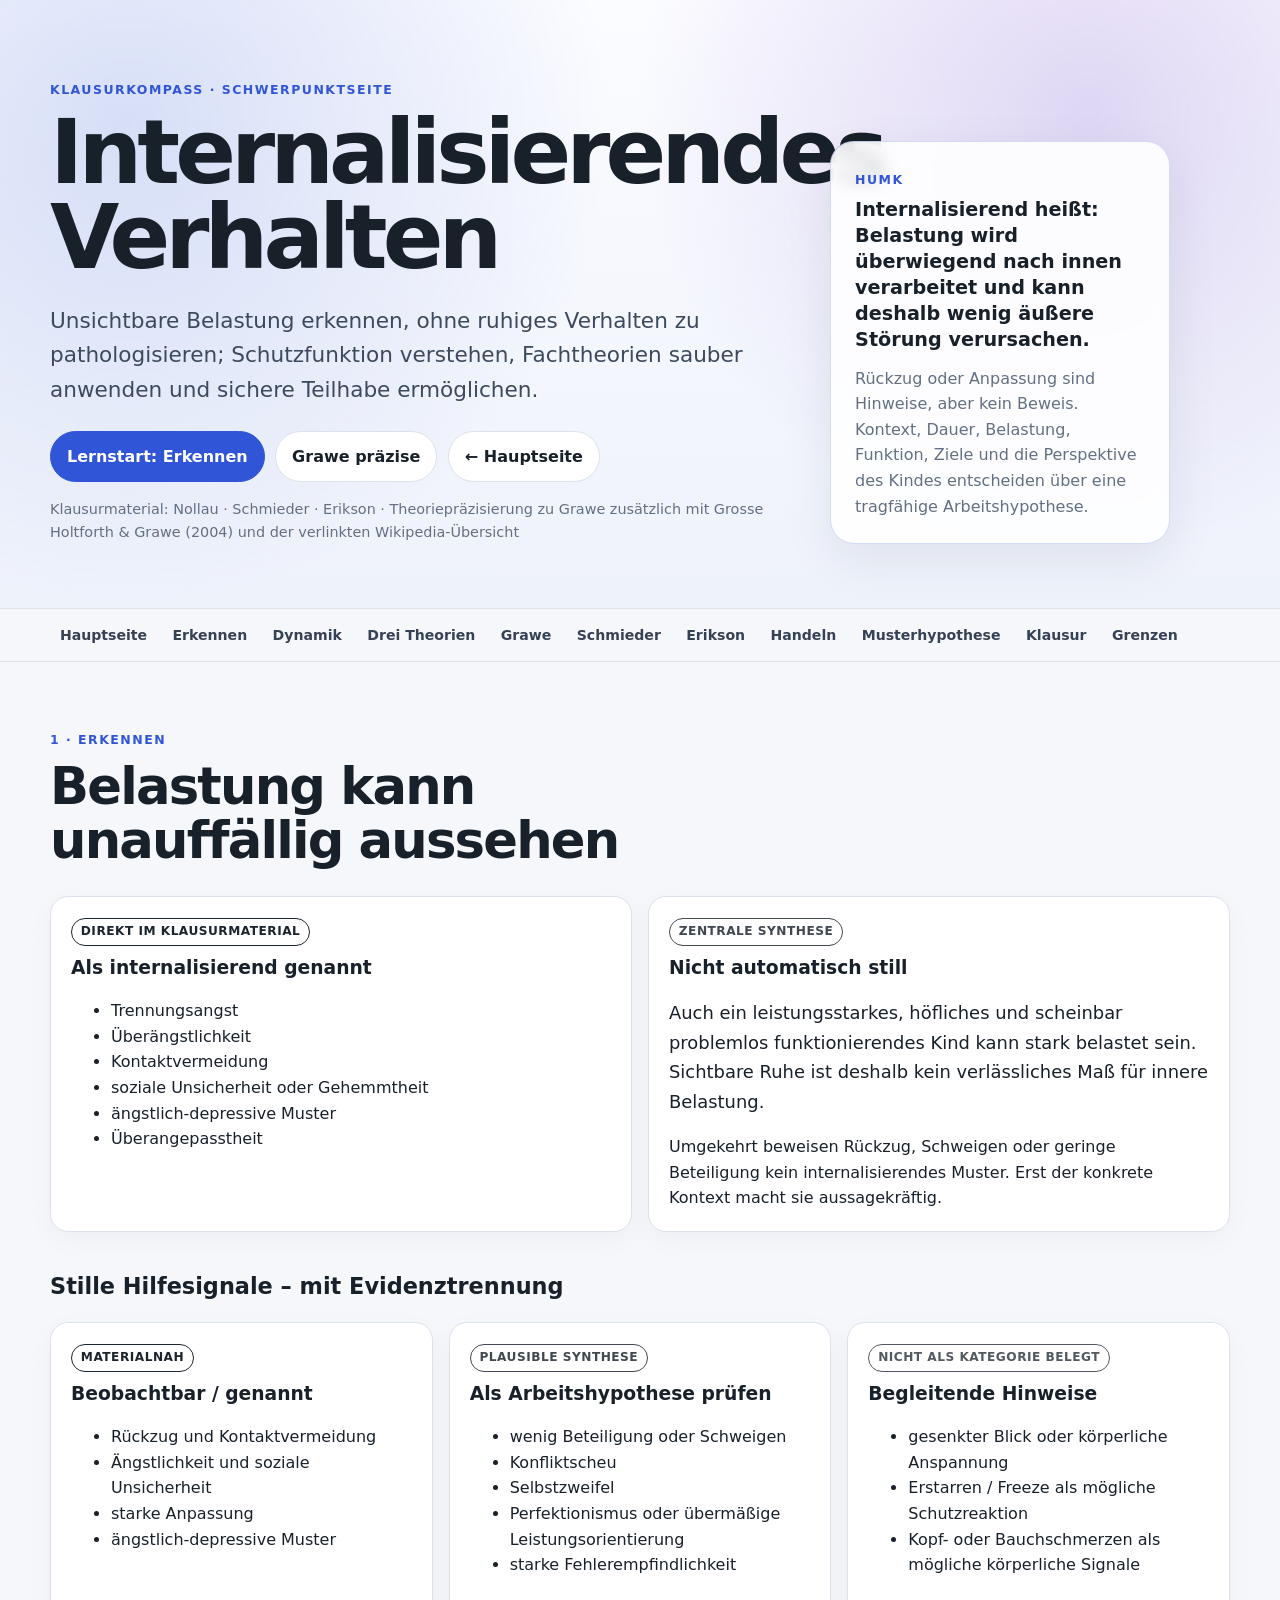
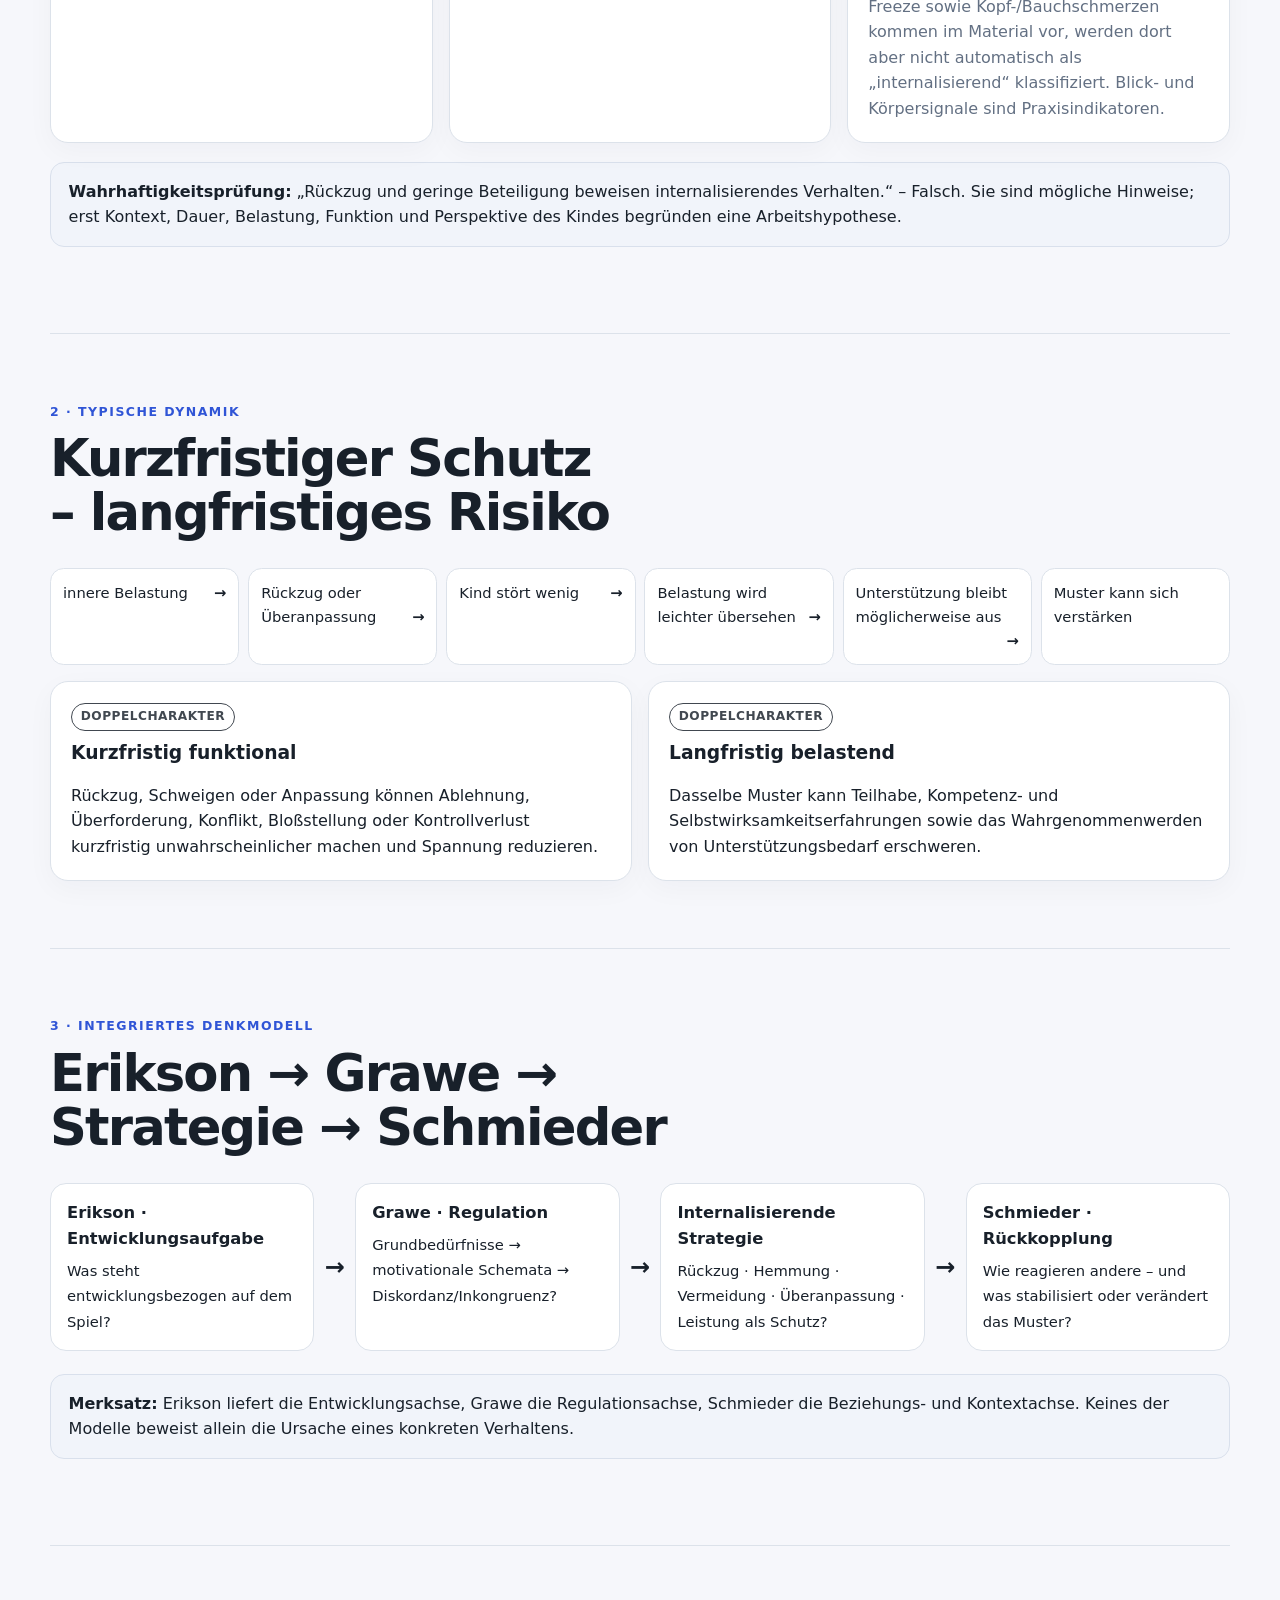
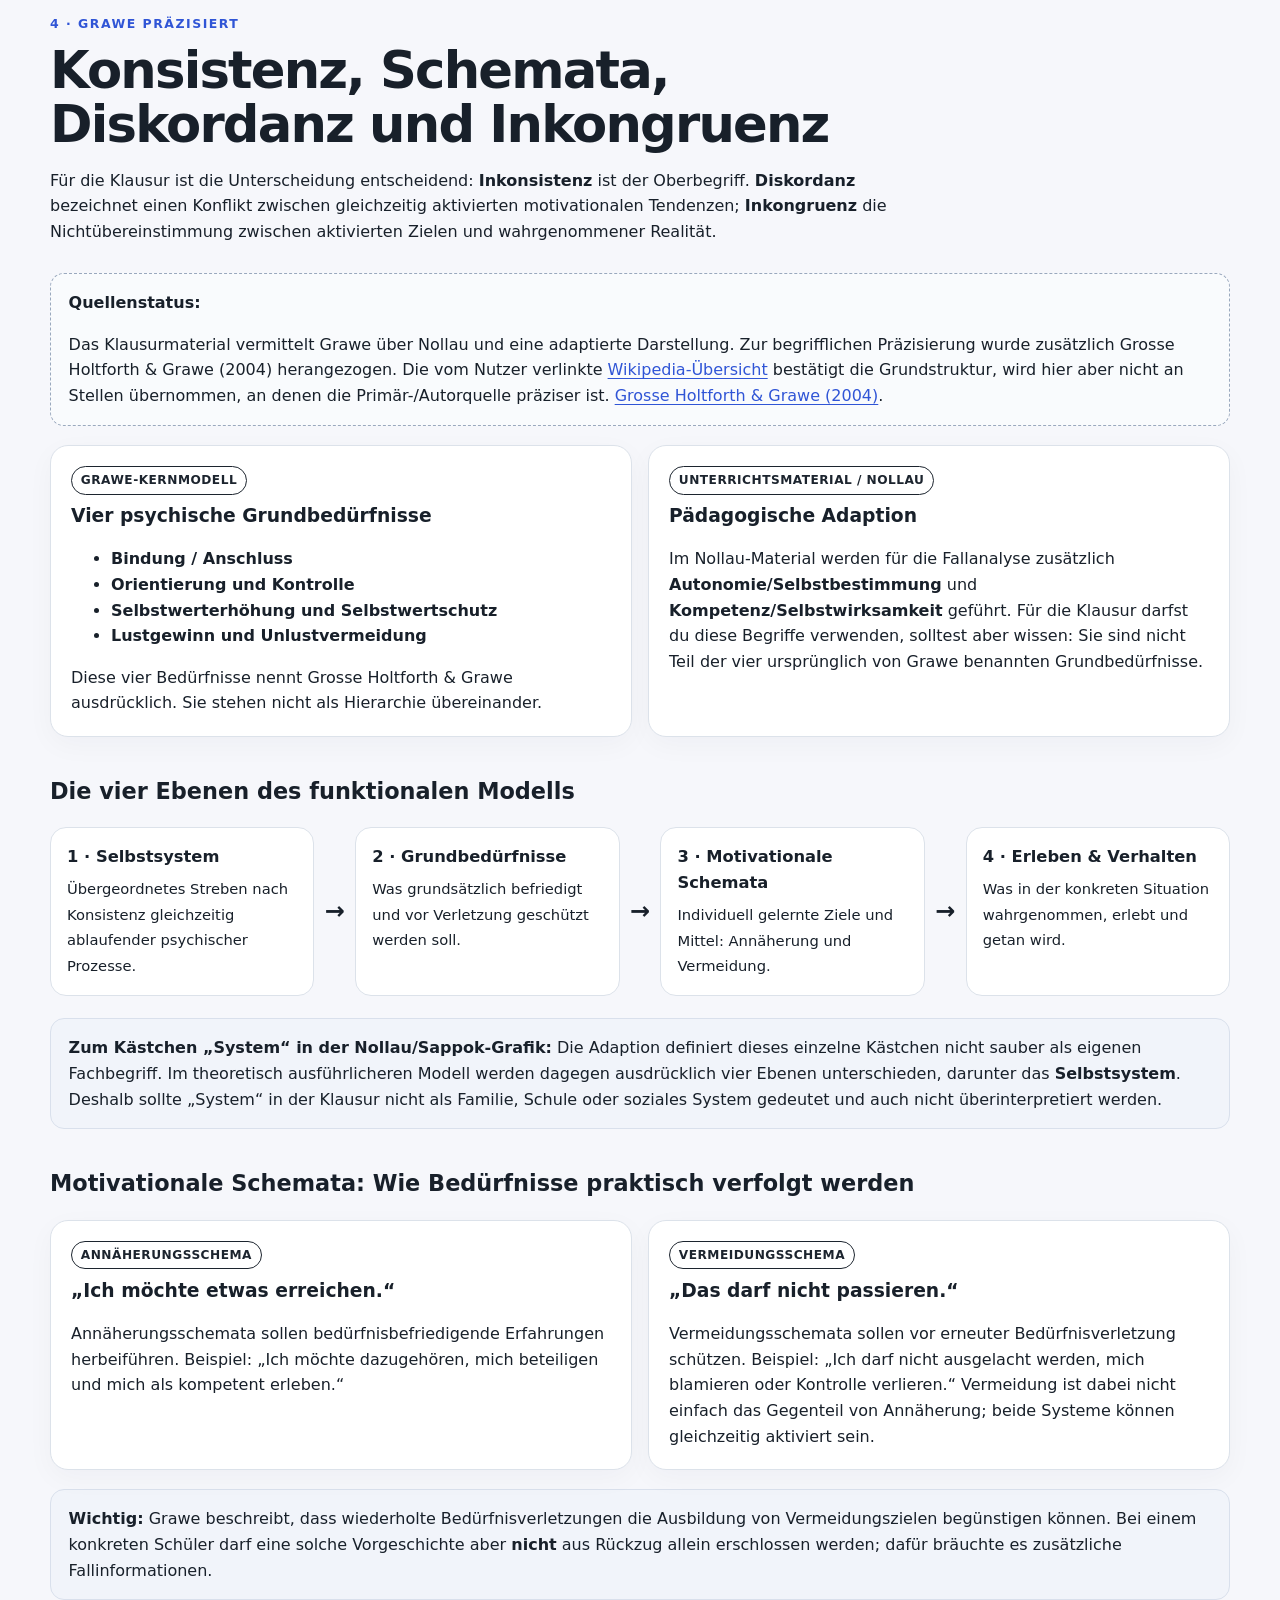
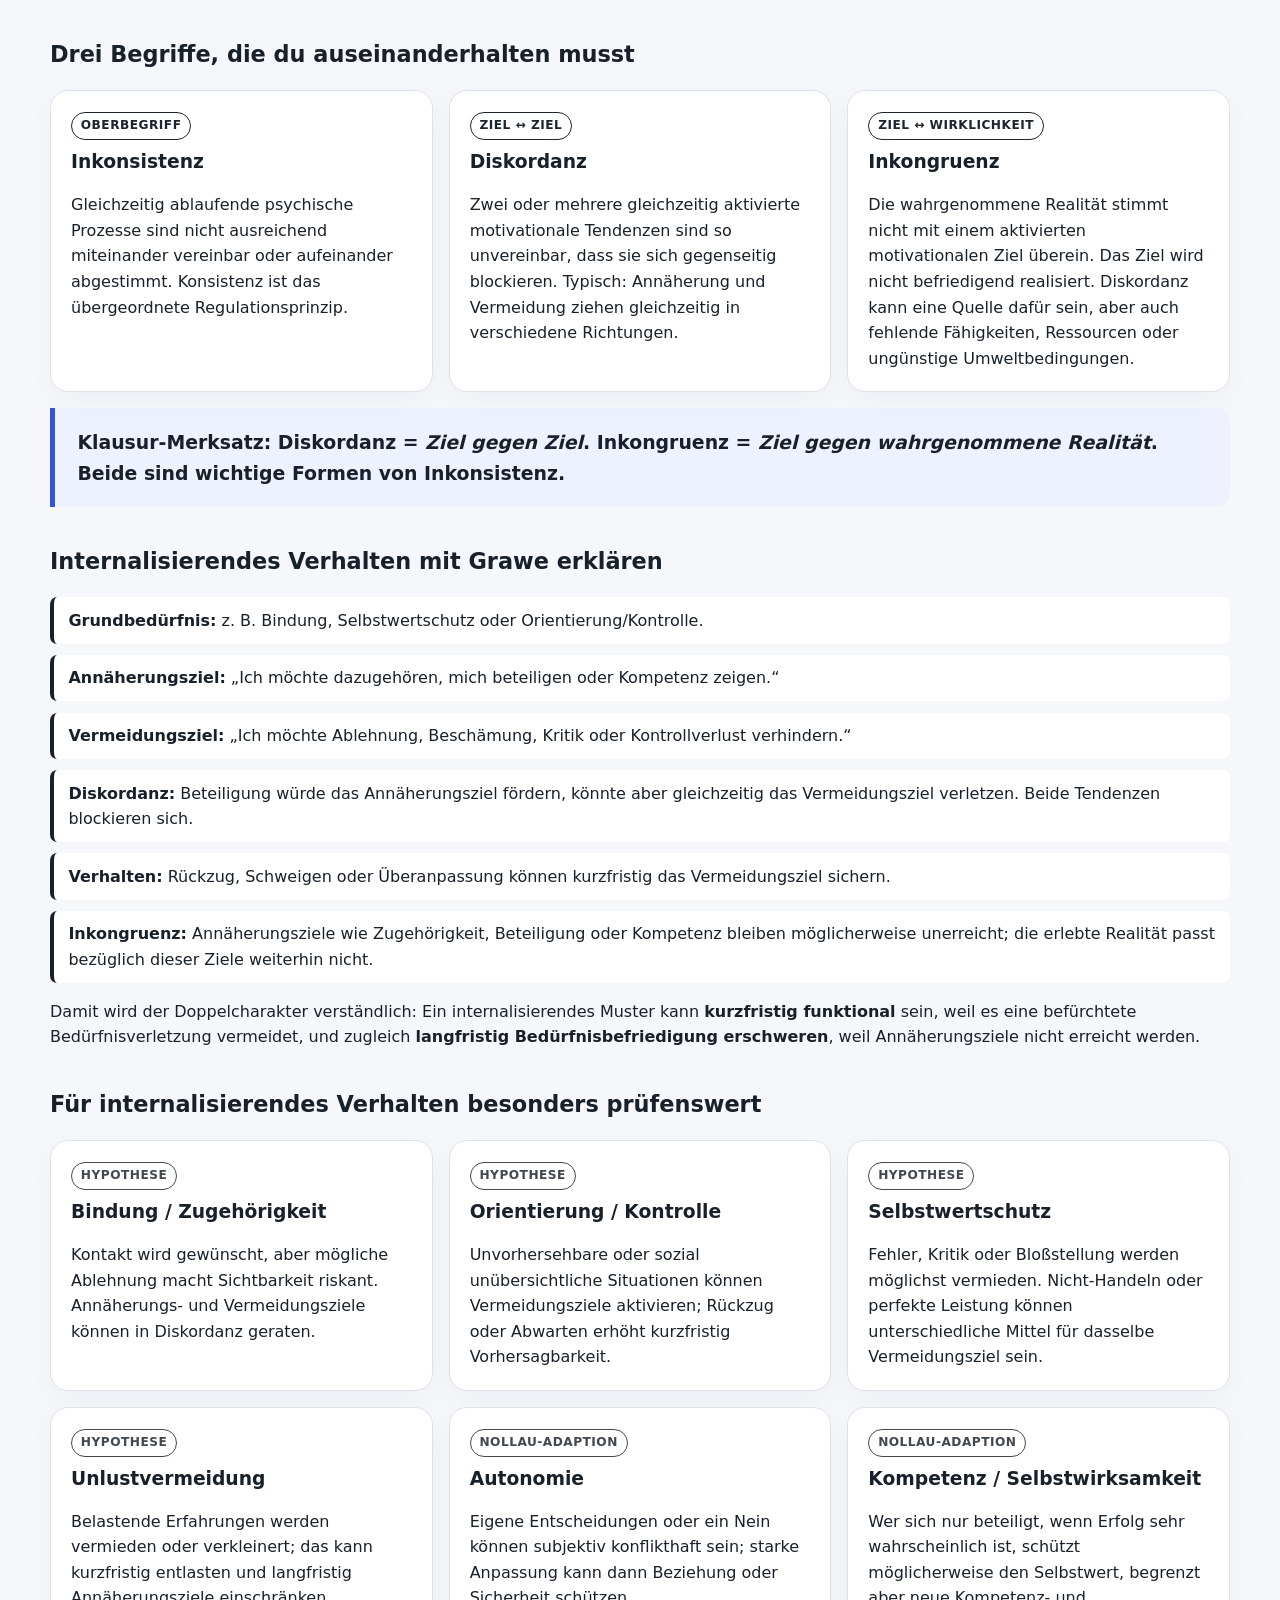
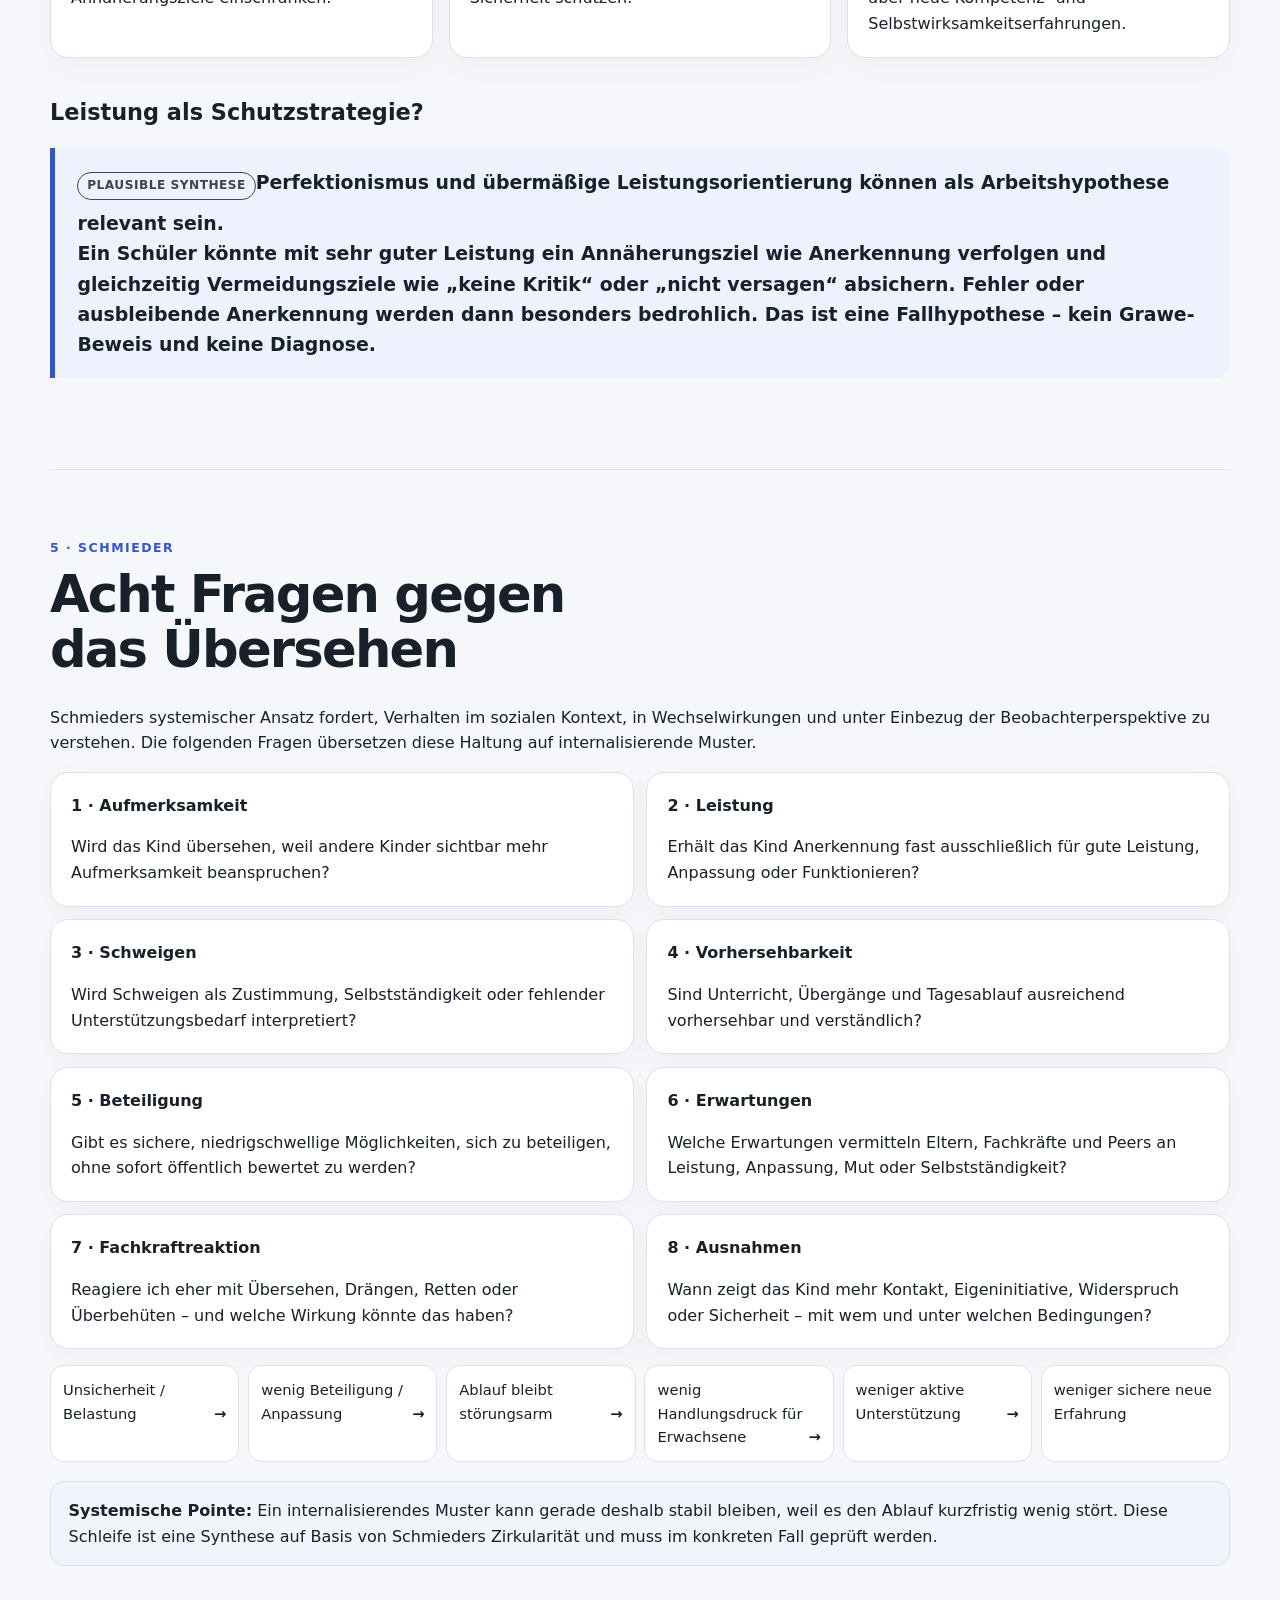
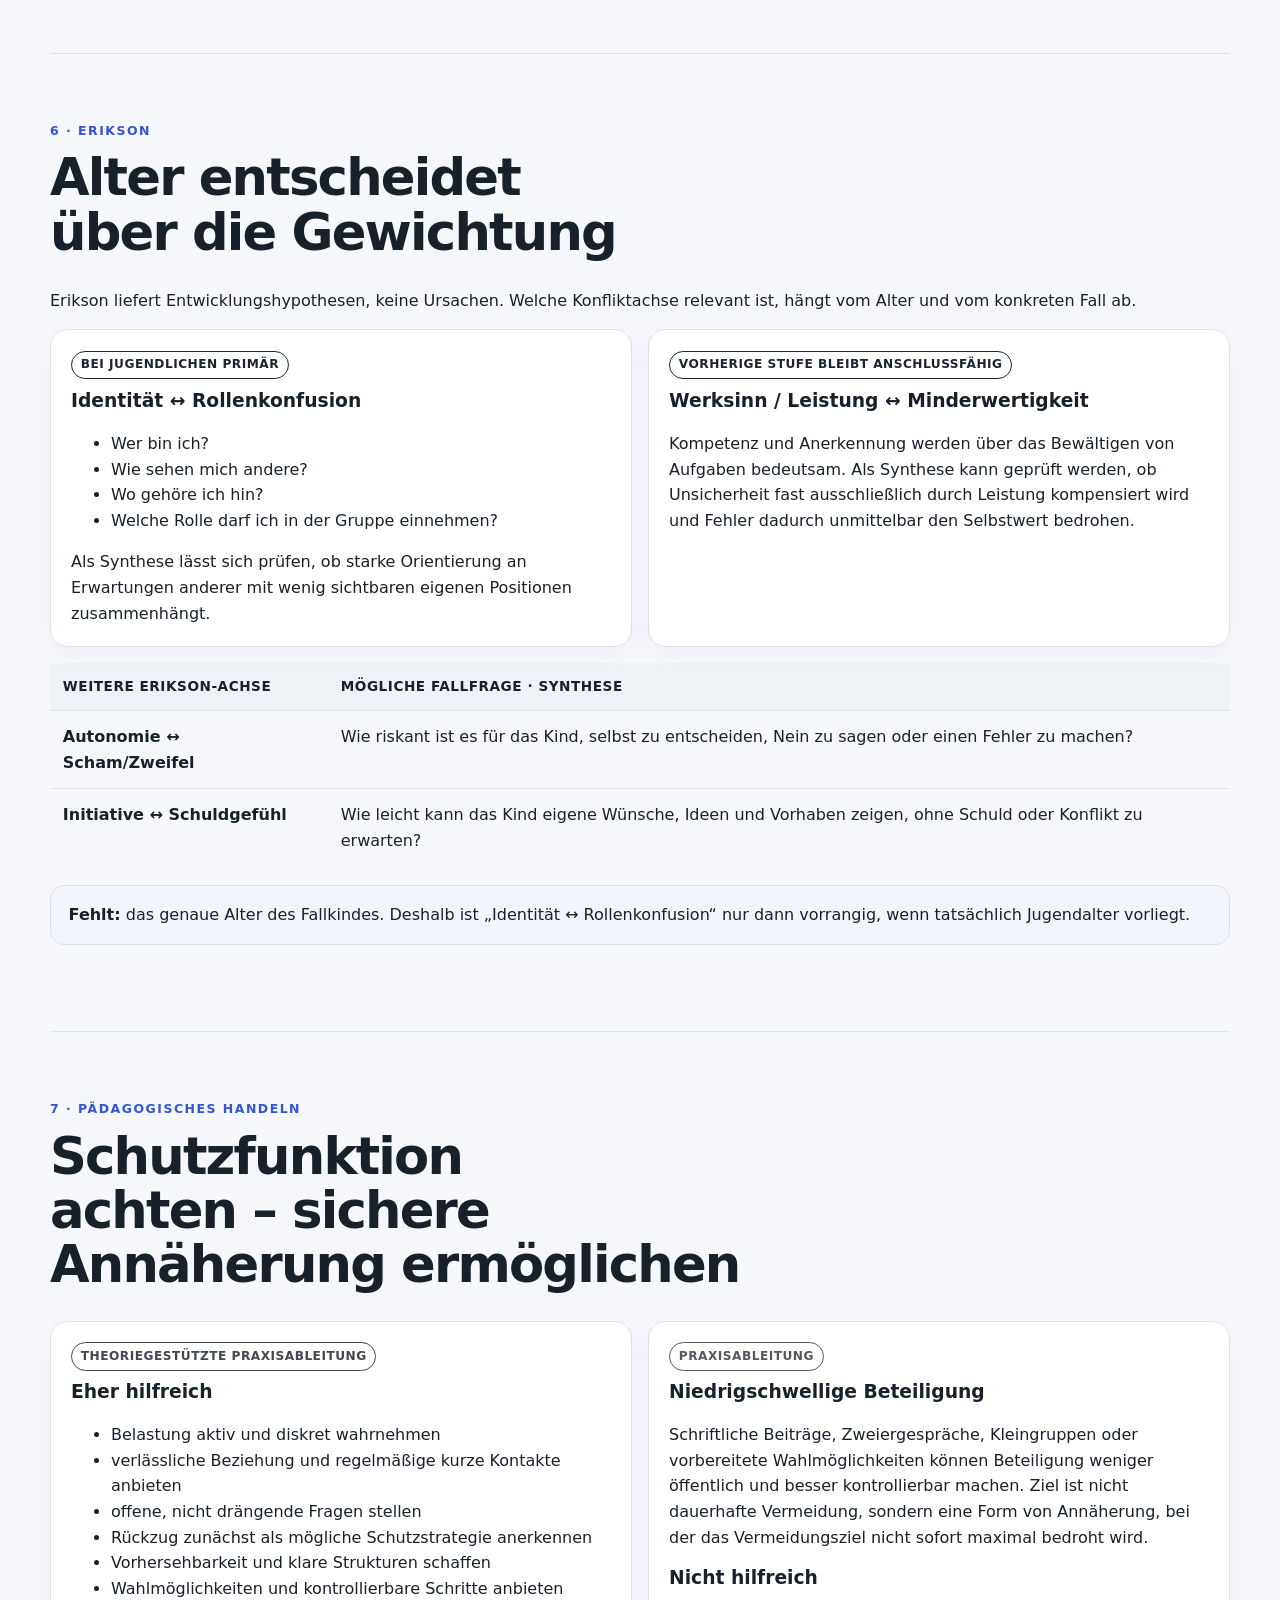
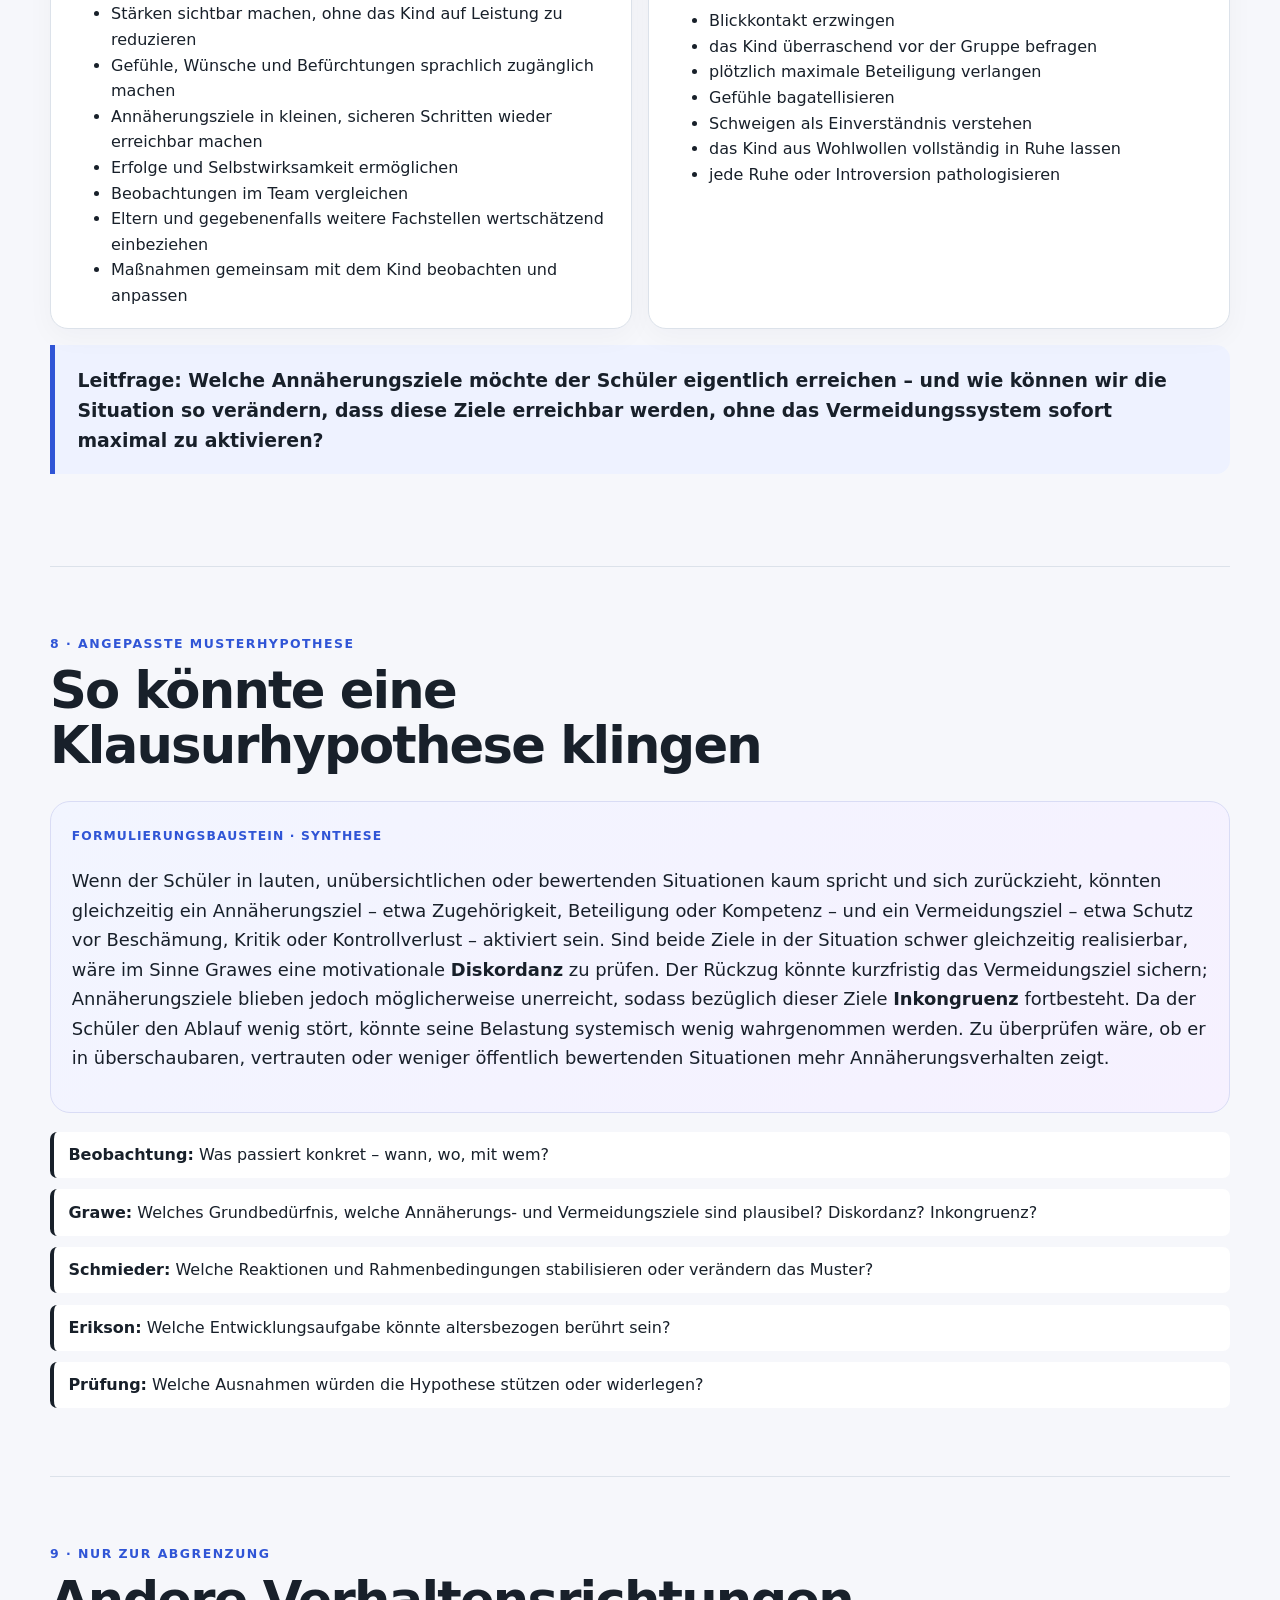
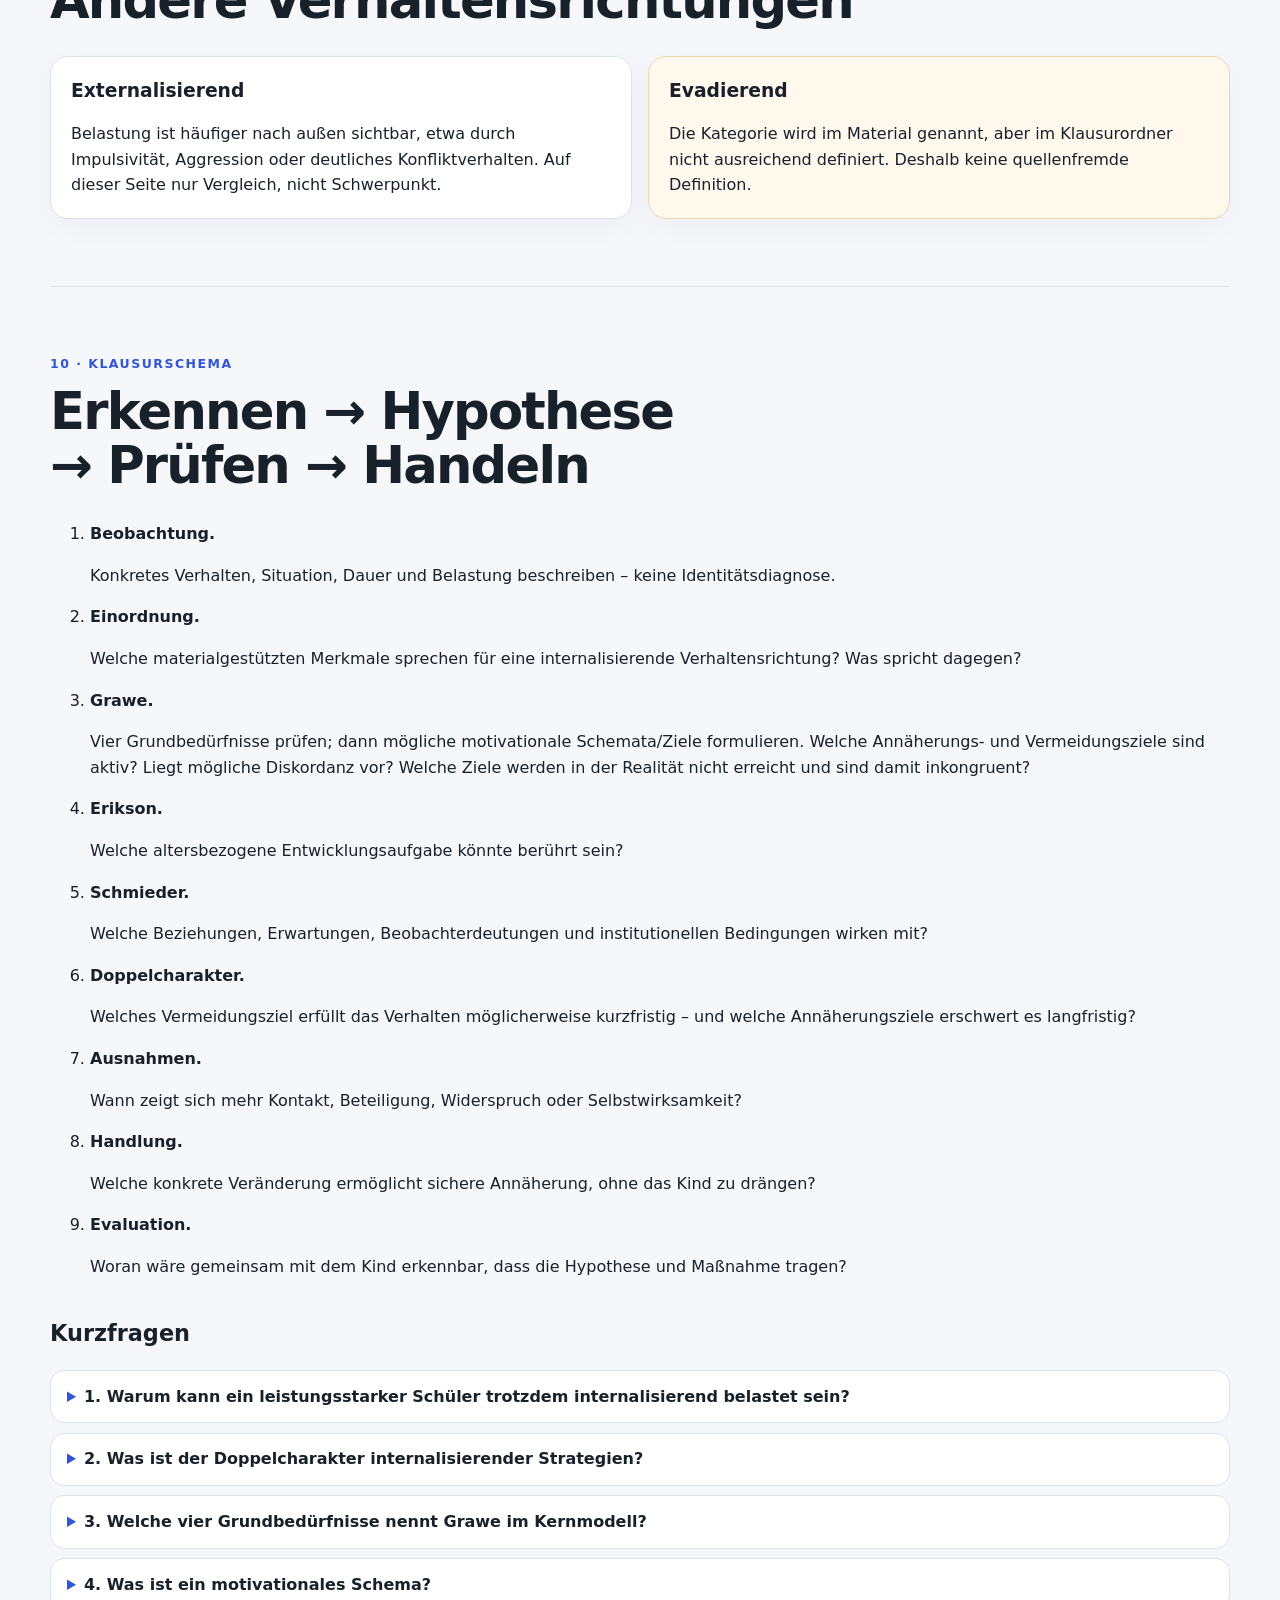
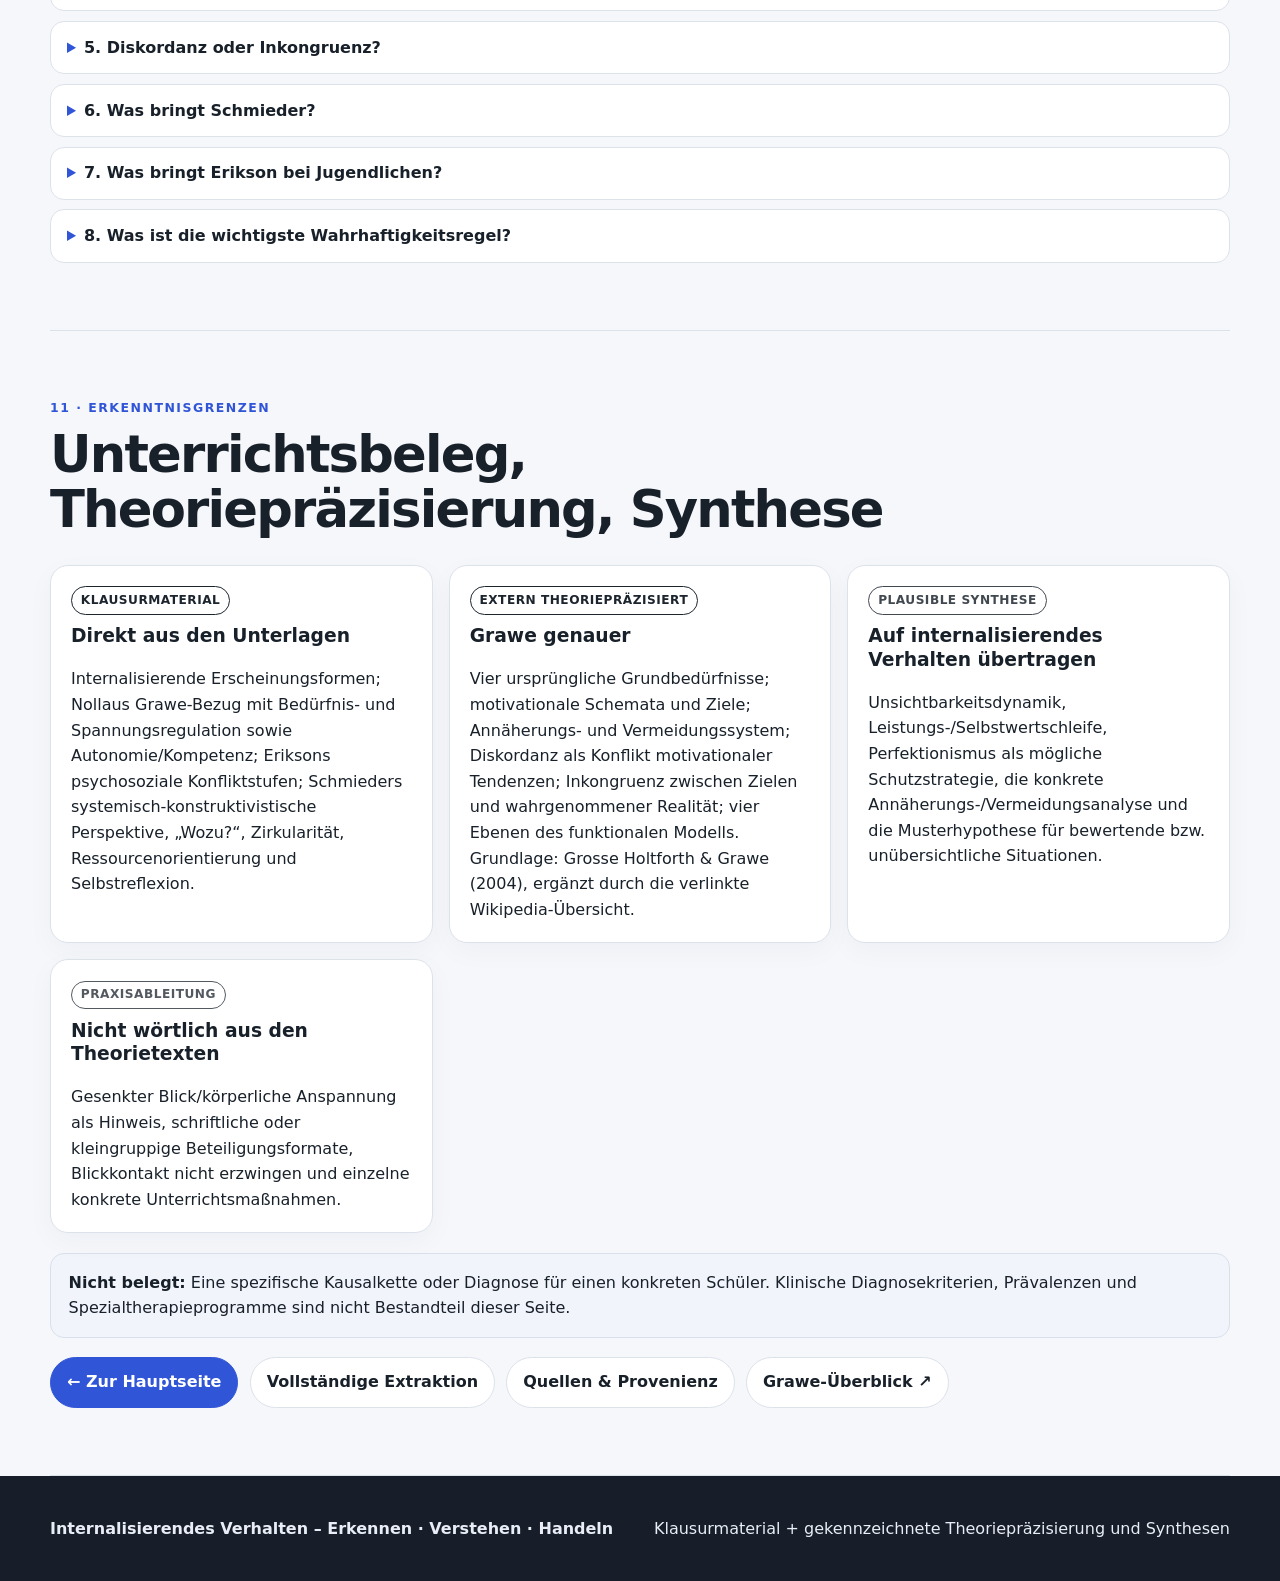
==== commit a9b1e0f7: "Praezisiere Grawe-Modell fuer internalisierendes Verhalten" ====
--- a/internalisierendes-verhalten.html
+++ b/internalisierendes-verhalten.html
@@ -3,7 +3,7 @@
 <head>
   <meta charset="utf-8">
   <meta name="viewport" content="width=device-width,initial-scale=1">
-  <meta name="description" content="Lernzettel zu internalisierendem Verhalten: erkennen, mit Grawe, Schmieder und Erikson verstehen und pädagogisch handeln.">
+  <meta name="description" content="Lernzettel zu internalisierendem Verhalten: erkennen, mit Grawe, Schmieder und Erikson analysieren und pädagogisch handeln. Grawe mit Konsistenz, motivationalen Schemata, Diskordanz und Inkongruenz.">
   <title>Internalisierendes Verhalten – Erkennen · Verstehen · Handeln</title>
   <link rel="stylesheet" href="styles.css">
   <style>
@@ -15,8 +15,7 @@
     .theory-step strong{display:block;font-size:1.02rem;margin-bottom:.35rem}.theory-step span{font-size:.92rem}.theory-arrow{align-self:center;font-size:1.5rem;font-weight:800}
     .lens-grid{display:grid;grid-template-columns:repeat(3,minmax(0,1fr));gap:1rem}.lens-grid>*{height:100%}
     .two-track{display:grid;grid-template-columns:1fr 1fr;gap:1rem}.two-track>*{height:100%}
-    .signal-grid{display:grid;grid-template-columns:repeat(3,minmax(0,1fr));gap:1rem}
-    .signal-grid ul{margin-bottom:0}
+    .signal-grid{display:grid;grid-template-columns:repeat(3,minmax(0,1fr));gap:1rem}.signal-grid ul{margin-bottom:0}
     .axis-table{width:100%;border-collapse:collapse;margin-top:1rem}.axis-table th,.axis-table td{text-align:left;vertical-align:top;padding:.8rem;border-bottom:1px solid var(--line)}.axis-table th{font-size:.85rem;text-transform:uppercase;letter-spacing:.04em}
     .loop{display:grid;grid-template-columns:repeat(6,minmax(0,1fr));gap:.55rem;align-items:stretch;margin:1rem 0}.loop>div{border:1px solid var(--line);border-radius:.85rem;padding:.75rem;background:var(--surface);font-size:.92rem}.loop>div:not(:last-child)::after{content:'→';float:right;font-weight:900;margin-left:.35rem}
     .question-grid{display:grid;grid-template-columns:repeat(2,minmax(0,1fr));gap:.8rem}.question-grid .card{height:100%}
@@ -26,7 +25,9 @@
     .compare-mini{display:grid;grid-template-columns:1fr 1fr;gap:1rem}.compare-mini>*{height:100%}
     .thesis{font-size:1.12rem;line-height:1.65}
     .sister-footer-links{display:flex;flex-wrap:wrap;gap:.7rem;margin-top:1rem}
-    @media (max-width:1000px){.theory-flow{grid-template-columns:1fr}.theory-arrow{transform:rotate(90deg);justify-self:center}.lens-grid,.signal-grid,.source-split{grid-template-columns:1fr}.loop{grid-template-columns:1fr}.loop>div:not(:last-child)::after{content:'↓'}}
+    .term-grid{display:grid;grid-template-columns:repeat(3,minmax(0,1fr));gap:1rem;margin:1rem 0}.term-grid>*{height:100%}
+    .source-callout{margin:1.2rem 0;padding:1rem 1.1rem;border:1px dashed #9aa9be;border-radius:14px;background:#f9fbfd}.source-callout p:last-child{margin-bottom:0}
+    @media (max-width:1000px){.theory-flow{grid-template-columns:1fr}.theory-arrow{transform:rotate(90deg);justify-self:center}.lens-grid,.signal-grid,.source-split,.term-grid{grid-template-columns:1fr}.loop{grid-template-columns:1fr}.loop>div:not(:last-child)::after{content:'↓'}}
     @media (max-width:760px){.two-track,.question-grid,.check-grid,.compare-mini{grid-template-columns:1fr}.axis-table{font-size:.92rem}}
   </style>
 </head>
@@ -35,26 +36,26 @@
 <header class="hero"><div class="wrap hero-grid"><div>
   <p class="eyebrow">Klausurkompass · Schwerpunktseite</p>
   <h1>Internalisierendes Verhalten</h1>
-  <p class="lead">Unsichtbare Belastung erkennen, ohne ruhiges Verhalten zu pathologisieren; Schutzfunktion verstehen, Beziehung und sichere Teilhabe ermöglichen.</p>
-  <div class="hero-actions sister-nav"><a class="button primary" href="#erkennen">Lernstart: Erkennen</a><a class="button" href="index.html">← Hauptseite</a></div>
-  <p class="source-note">Grawe über den Nollau-Auszug · Schmieder als systemischer Fachtext · Erikson als Lehrbuchscan · Synthesen und Praxisableitungen sind gekennzeichnet</p>
-</div><div class="core-card"><span class="core-label">HUMK</span><strong>Internalisierend heißt: Belastung wird überwiegend nach innen verarbeitet und kann deshalb wenig äußere Störung verursachen.</strong><p>Rückzug oder Anpassung sind Hinweise, aber kein Beweis. Kontext, Dauer, Belastung, Funktion und die Perspektive des Kindes entscheiden über eine tragfähige Arbeitshypothese.</p></div></div></header>
+  <p class="lead">Unsichtbare Belastung erkennen, ohne ruhiges Verhalten zu pathologisieren; Schutzfunktion verstehen, Fachtheorien sauber anwenden und sichere Teilhabe ermöglichen.</p>
+  <div class="hero-actions sister-nav"><a class="button primary" href="#erkennen">Lernstart: Erkennen</a><a class="button" href="#grawe">Grawe präzise</a><a class="button" href="index.html">← Hauptseite</a></div>
+  <p class="source-note">Klausurmaterial: Nollau · Schmieder · Erikson · Theoriepräzisierung zu Grawe zusätzlich mit Grosse Holtforth & Grawe (2004) und der verlinkten Wikipedia-Übersicht</p>
+</div><div class="core-card"><span class="core-label">HUMK</span><strong>Internalisierend heißt: Belastung wird überwiegend nach innen verarbeitet und kann deshalb wenig äußere Störung verursachen.</strong><p>Rückzug oder Anpassung sind Hinweise, aber kein Beweis. Kontext, Dauer, Belastung, Funktion, Ziele und die Perspektive des Kindes entscheiden über eine tragfähige Arbeitshypothese.</p></div></div></header>
 
 <nav class="topnav"><div class="wrap nav-inner"><a href="index.html">Hauptseite</a><a href="#erkennen">Erkennen</a><a href="#dynamik">Dynamik</a><a href="#modell">Drei Theorien</a><a href="#grawe">Grawe</a><a href="#schmieder">Schmieder</a><a href="#erikson">Erikson</a><a href="#handeln">Handeln</a><a href="#musterhypothese">Musterhypothese</a><a href="#klausur">Klausur</a><a href="#grenzen">Grenzen</a></div></nav>
 
 <main id="inhalt" class="wrap">
 <section id="erkennen" class="section"><div class="section-head"><p class="eyebrow">1 · Erkennen</p><h2>Belastung kann unauffällig aussehen</h2></div>
 <div class="two-track">
-<article class="panel"><span class="evidence-badge evidence-direct">Direkt belegt</span><h3>Im Material ausdrücklich internalisierend</h3><ul><li>Trennungsangst</li><li>Überängstlichkeit</li><li>Kontaktvermeidung</li><li>soziale Unsicherheit oder Gehemmtheit</li><li>ängstlich-depressive Muster</li><li>Überangepasstheit</li></ul></article>
+<article class="panel"><span class="evidence-badge evidence-direct">Direkt im Klausurmaterial</span><h3>Als internalisierend genannt</h3><ul><li>Trennungsangst</li><li>Überängstlichkeit</li><li>Kontaktvermeidung</li><li>soziale Unsicherheit oder Gehemmtheit</li><li>ängstlich-depressive Muster</li><li>Überangepasstheit</li></ul></article>
 <article class="panel"><span class="evidence-badge evidence-synthesis">Zentrale Synthese</span><h3>Nicht automatisch still</h3><p class="thesis">Auch ein leistungsstarkes, höfliches und scheinbar problemlos funktionierendes Kind kann stark belastet sein. Sichtbare Ruhe ist deshalb kein verlässliches Maß für innere Belastung.</p><p>Umgekehrt beweisen Rückzug, Schweigen oder geringe Beteiligung kein internalisierendes Muster. Erst der konkrete Kontext macht sie aussagekräftig.</p></article>
 </div>
 <h3 class="subhead">Stille Hilfesignale – mit Evidenztrennung</h3>
 <div class="signal-grid">
 <article class="card"><span class="evidence-badge evidence-direct">Materialnah</span><h3>Beobachtbar / genannt</h3><ul><li>Rückzug und Kontaktvermeidung</li><li>Ängstlichkeit und soziale Unsicherheit</li><li>starke Anpassung</li><li>ängstlich-depressive Muster</li></ul></article>
 <article class="card"><span class="evidence-badge evidence-synthesis">Plausible Synthese</span><h3>Als Arbeitshypothese prüfen</h3><ul><li>wenig Beteiligung oder Schweigen</li><li>Konfliktscheu</li><li>Selbstzweifel</li><li>Perfektionismus oder übermäßige Leistungsorientierung</li><li>starke Fehlerempfindlichkeit</li></ul></article>
-<article class="card"><span class="evidence-badge evidence-practice">Nicht als Kategorie belegt</span><h3>Begleitende Hinweise</h3><ul><li>gesenkter Blick oder körperliche Anspannung</li><li>Erstarren / Freeze als mögliche Schutzreaktion</li><li>Kopf- oder Bauchschmerzen als mögliche körperliche Signale</li></ul><p class="muted">Freeze sowie Kopf-/Bauchschmerzen kommen im Material vor, werden dort aber nicht automatisch als „internalisierend“ klassifiziert. Blick- und Körpersignale sind Praxisindikatoren, keine Aussage der drei Theorietexte.</p></article>
-</div>
-<aside class="notice"><strong>Wahrhaftigkeitsprüfung:</strong> Gegenthese: „Rückzug und geringe Beteiligung beweisen internalisierendes Verhalten.“ – Falsch. Sie sind mögliche Hinweise; erst Kontext, Dauer, Belastung, Funktion und Perspektive des Kindes begründen eine Arbeitshypothese.</aside>
+<article class="card"><span class="evidence-badge evidence-practice">Nicht als Kategorie belegt</span><h3>Begleitende Hinweise</h3><ul><li>gesenkter Blick oder körperliche Anspannung</li><li>Erstarren / Freeze als mögliche Schutzreaktion</li><li>Kopf- oder Bauchschmerzen als mögliche körperliche Signale</li></ul><p class="muted">Freeze sowie Kopf-/Bauchschmerzen kommen im Material vor, werden dort aber nicht automatisch als „internalisierend“ klassifiziert. Blick- und Körpersignale sind Praxisindikatoren.</p></article>
+</div>
+<aside class="notice"><strong>Wahrhaftigkeitsprüfung:</strong> „Rückzug und geringe Beteiligung beweisen internalisierendes Verhalten.“ – Falsch. Sie sind mögliche Hinweise; erst Kontext, Dauer, Belastung, Funktion und Perspektive des Kindes begründen eine Arbeitshypothese.</aside>
 </section>
 
 <section id="dynamik" class="section"><div class="section-head"><p class="eyebrow">2 · Typische Dynamik</p><h2>Kurzfristiger Schutz – langfristiges Risiko</h2></div>
@@ -68,29 +69,68 @@
 <section id="modell" class="section"><div class="section-head"><p class="eyebrow">3 · Integriertes Denkmodell</p><h2>Erikson → Grawe → Strategie → Schmieder</h2></div>
 <div class="theory-flow" aria-label="Erikson Grawe internalisierendes Verhalten Schmieder">
   <div class="theory-step"><strong>Erikson · Entwicklungsaufgabe</strong><span>Was steht entwicklungsbezogen auf dem Spiel?</span></div><div class="theory-arrow">→</div>
-  <div class="theory-step"><strong>Grawe · Bedürfnis / Inkongruenz</strong><span>Welche Spannung könnte zwischen Bedürfnissen und Umwelt entstehen?</span></div><div class="theory-arrow">→</div>
+  <div class="theory-step"><strong>Grawe · Regulation</strong><span>Grundbedürfnisse → motivationale Schemata → Diskordanz/Inkongruenz?</span></div><div class="theory-arrow">→</div>
   <div class="theory-step"><strong>Internalisierende Strategie</strong><span>Rückzug · Hemmung · Vermeidung · Überanpassung · Leistung als Schutz?</span></div><div class="theory-arrow">→</div>
   <div class="theory-step"><strong>Schmieder · Rückkopplung</strong><span>Wie reagieren andere – und was stabilisiert oder verändert das Muster?</span></div>
 </div>
 <aside class="notice"><strong>Merksatz:</strong> Erikson liefert die Entwicklungsachse, Grawe die Regulationsachse, Schmieder die Beziehungs- und Kontextachse. Keines der Modelle beweist allein die Ursache eines konkreten Verhaltens.</aside>
 </section>
 
-<section id="grawe" class="section"><div class="section-head"><p class="eyebrow">4 · Grawe im Nollau-Auszug</p><h2>Bedürfnisinkongruenz und Spannungsregulation</h2></div>
-<div class="two-track">
-<article class="panel"><span class="evidence-badge evidence-direct">Direkt belegt</span><h3>Grundbedürfnisse</h3><ul><li>Bindung und Zugehörigkeit</li><li>Orientierung und Kontrolle</li><li>Autonomie und Selbstbestimmung</li><li>Kompetenz und Selbstwirksamkeit</li><li>Selbstwerterhöhung und Selbstwertschutz</li><li>Lustgewinn und Unlustvermeidung</li></ul></article>
-<article class="panel"><span class="evidence-badge evidence-direct">Direkt belegt</span><h3>Regulationslogik</h3><p>Wenn Bedürfnisse und Umweltanforderungen nicht gut zusammenpassen, entsteht Spannung. Motivation richtet sich auf Annäherung oder Vermeidung. Reduziert ein Verhalten zuverlässig Spannung, kann es sich als Bewältigungsmuster stabilisieren.</p></article>
-</div>
+<section id="grawe" class="section"><div class="section-head"><p class="eyebrow">4 · Grawe präzisiert</p><h2>Konsistenz, Schemata, Diskordanz und Inkongruenz</h2><p>Für die Klausur ist die Unterscheidung entscheidend: <strong>Inkonsistenz</strong> ist der Oberbegriff. <strong>Diskordanz</strong> bezeichnet einen Konflikt zwischen gleichzeitig aktivierten motivationalen Tendenzen; <strong>Inkongruenz</strong> die Nichtübereinstimmung zwischen aktivierten Zielen und wahrgenommener Realität.</p></div>
+
+<div class="source-callout"><strong>Quellenstatus:</strong><p>Das Klausurmaterial vermittelt Grawe über Nollau und eine adaptierte Darstellung. Zur begrifflichen Präzisierung wurde zusätzlich Grosse Holtforth & Grawe (2004) herangezogen. Die vom Nutzer verlinkte <a href="https://de.wikipedia.org/wiki/Konsistenztheorie_von_Klaus_Grawe" target="_blank" rel="noreferrer">Wikipedia-Übersicht</a> bestätigt die Grundstruktur, wird hier aber nicht an Stellen übernommen, an denen die Primär-/Autorquelle präziser ist. <a href="https://www.researchgate.net/publication/215549113_Inkongruenz_und_Fallkonzeption_in_der_Psychologischen_Therapie" target="_blank" rel="noreferrer">Grosse Holtforth & Grawe (2004)</a>.</p></div>
+
+<div class="two-track">
+<article class="panel"><span class="evidence-badge evidence-direct">Grawe-Kernmodell</span><h3>Vier psychische Grundbedürfnisse</h3><ul><li><strong>Bindung / Anschluss</strong></li><li><strong>Orientierung und Kontrolle</strong></li><li><strong>Selbstwerterhöhung und Selbstwertschutz</strong></li><li><strong>Lustgewinn und Unlustvermeidung</strong></li></ul><p>Diese vier Bedürfnisse nennt Grosse Holtforth & Grawe ausdrücklich. Sie stehen nicht als Hierarchie übereinander.</p></article>
+<article class="panel"><span class="evidence-badge evidence-direct">Unterrichtsmaterial / Nollau</span><h3>Pädagogische Adaption</h3><p>Im Nollau-Material werden für die Fallanalyse zusätzlich <strong>Autonomie/Selbstbestimmung</strong> und <strong>Kompetenz/Selbstwirksamkeit</strong> geführt. Für die Klausur darfst du diese Begriffe verwenden, solltest aber wissen: Sie sind nicht Teil der vier ursprünglich von Grawe benannten Grundbedürfnisse.</p></article>
+</div>
+
+<h3 class="subhead">Die vier Ebenen des funktionalen Modells</h3>
+<div class="theory-flow" aria-label="Grawe funktionales Modell">
+  <div class="theory-step"><strong>1 · Selbstsystem</strong><span>Übergeordnetes Streben nach Konsistenz gleichzeitig ablaufender psychischer Prozesse.</span></div><div class="theory-arrow">→</div>
+  <div class="theory-step"><strong>2 · Grundbedürfnisse</strong><span>Was grundsätzlich befriedigt und vor Verletzung geschützt werden soll.</span></div><div class="theory-arrow">→</div>
+  <div class="theory-step"><strong>3 · Motivationale Schemata</strong><span>Individuell gelernte Ziele und Mittel: Annäherung und Vermeidung.</span></div><div class="theory-arrow">→</div>
+  <div class="theory-step"><strong>4 · Erleben & Verhalten</strong><span>Was in der konkreten Situation wahrgenommen, erlebt und getan wird.</span></div>
+</div>
+<aside class="notice"><strong>Zum Kästchen „System“ in der Nollau/Sappok-Grafik:</strong> Die Adaption definiert dieses einzelne Kästchen nicht sauber als eigenen Fachbegriff. Im theoretisch ausführlicheren Modell werden dagegen ausdrücklich vier Ebenen unterschieden, darunter das <strong>Selbstsystem</strong>. Deshalb sollte „System“ in der Klausur nicht als Familie, Schule oder soziales System gedeutet und auch nicht überinterpretiert werden.</aside>
+
+<h3 class="subhead">Motivationale Schemata: Wie Bedürfnisse praktisch verfolgt werden</h3>
+<div class="two-track">
+<article class="panel"><span class="evidence-badge evidence-direct">Annäherungsschema</span><h3>„Ich möchte etwas erreichen.“</h3><p>Annäherungsschemata sollen bedürfnisbefriedigende Erfahrungen herbeiführen. Beispiel: „Ich möchte dazugehören, mich beteiligen und mich als kompetent erleben.“</p></article>
+<article class="panel"><span class="evidence-badge evidence-direct">Vermeidungsschema</span><h3>„Das darf nicht passieren.“</h3><p>Vermeidungsschemata sollen vor erneuter Bedürfnisverletzung schützen. Beispiel: „Ich darf nicht ausgelacht werden, mich blamieren oder Kontrolle verlieren.“ Vermeidung ist dabei nicht einfach das Gegenteil von Annäherung; beide Systeme können gleichzeitig aktiviert sein.</p></article>
+</div>
+<aside class="notice"><strong>Wichtig:</strong> Grawe beschreibt, dass wiederholte Bedürfnisverletzungen die Ausbildung von Vermeidungszielen begünstigen können. Bei einem konkreten Schüler darf eine solche Vorgeschichte aber <strong>nicht</strong> aus Rückzug allein erschlossen werden; dafür bräuchte es zusätzliche Fallinformationen.</aside>
+
+<h3 class="subhead">Drei Begriffe, die du auseinanderhalten musst</h3>
+<div class="term-grid">
+<article class="card"><span class="evidence-badge evidence-direct">Oberbegriff</span><h3>Inkonsistenz</h3><p>Gleichzeitig ablaufende psychische Prozesse sind nicht ausreichend miteinander vereinbar oder aufeinander abgestimmt. Konsistenz ist das übergeordnete Regulationsprinzip.</p></article>
+<article class="card"><span class="evidence-badge evidence-direct">Ziel ↔ Ziel</span><h3>Diskordanz</h3><p>Zwei oder mehrere gleichzeitig aktivierte motivationale Tendenzen sind so unvereinbar, dass sie sich gegenseitig blockieren. Typisch: Annäherung und Vermeidung ziehen gleichzeitig in verschiedene Richtungen.</p></article>
+<article class="card"><span class="evidence-badge evidence-direct">Ziel ↔ Wirklichkeit</span><h3>Inkongruenz</h3><p>Die wahrgenommene Realität stimmt nicht mit einem aktivierten motivationalen Ziel überein. Das Ziel wird nicht befriedigend realisiert. Diskordanz kann eine Quelle dafür sein, aber auch fehlende Fähigkeiten, Ressourcen oder ungünstige Umweltbedingungen.</p></article>
+</div>
+<div class="quote-card"><strong>Klausur-Merksatz:</strong> Diskordanz = <em>Ziel gegen Ziel</em>. Inkongruenz = <em>Ziel gegen wahrgenommene Realität</em>. Beide sind wichtige Formen von Inkonsistenz.</div>
+
+<h3 class="subhead">Internalisierendes Verhalten mit Grawe erklären</h3>
+<div class="example-chain">
+<div><strong>Grundbedürfnis:</strong> z. B. Bindung, Selbstwertschutz oder Orientierung/Kontrolle.</div>
+<div><strong>Annäherungsziel:</strong> „Ich möchte dazugehören, mich beteiligen oder Kompetenz zeigen.“</div>
+<div><strong>Vermeidungsziel:</strong> „Ich möchte Ablehnung, Beschämung, Kritik oder Kontrollverlust verhindern.“</div>
+<div><strong>Diskordanz:</strong> Beteiligung würde das Annäherungsziel fördern, könnte aber gleichzeitig das Vermeidungsziel verletzen. Beide Tendenzen blockieren sich.</div>
+<div><strong>Verhalten:</strong> Rückzug, Schweigen oder Überanpassung können kurzfristig das Vermeidungsziel sichern.</div>
+<div><strong>Inkongruenz:</strong> Annäherungsziele wie Zugehörigkeit, Beteiligung oder Kompetenz bleiben möglicherweise unerreicht; die erlebte Realität passt bezüglich dieser Ziele weiterhin nicht.</div>
+</div>
+<p>Damit wird der Doppelcharakter verständlich: Ein internalisierendes Muster kann <strong>kurzfristig funktional</strong> sein, weil es eine befürchtete Bedürfnisverletzung vermeidet, und zugleich <strong>langfristig Bedürfnisbefriedigung erschweren</strong>, weil Annäherungsziele nicht erreicht werden.</p>
+
 <h3 class="subhead">Für internalisierendes Verhalten besonders prüfenswert</h3>
 <div class="lens-grid">
-<article class="card"><span class="evidence-badge evidence-synthesis">Hypothese</span><h3>Bindung / Zugehörigkeit</h3><p>Kontakt wird gewünscht, aber mögliche Ablehnung oder fehlende verlässliche Beziehung macht Sichtbarkeit riskant.</p></article>
-<article class="card"><span class="evidence-badge evidence-synthesis">Hypothese</span><h3>Orientierung / Kontrolle</h3><p>Unvorhersehbare oder sozial unübersichtliche Situationen erhöhen Spannung; Rückzug oder Abwarten schafft kurzfristig mehr Kontrolle.</p></article>
-<article class="card"><span class="evidence-badge evidence-synthesis">Hypothese</span><h3>Selbstwertschutz</h3><p>Fehler, Kritik oder Bloßstellung werden vermieden. Nicht-Handeln oder perfekte Leistung können beide dieselbe Schutzfunktion erfüllen.</p></article>
-<article class="card"><span class="evidence-badge evidence-synthesis">Hypothese</span><h3>Unlustvermeidung</h3><p>Belastende Erfahrungen werden vermieden oder verkleinert; das kann kurzfristig entlasten und langfristig Teilhabe einschränken.</p></article>
-<article class="card"><span class="evidence-badge evidence-synthesis">Hypothese</span><h3>Autonomie</h3><p>Eigene Entscheidungen oder ein Nein können subjektiv konflikthaft sein; starke Anpassung kann dann Beziehung oder Sicherheit schützen.</p></article>
-<article class="card"><span class="evidence-badge evidence-synthesis">Hypothese</span><h3>Kompetenz / Selbstwirksamkeit</h3><p>Wer sich nur dort beteiligt, wo Erfolg sehr wahrscheinlich ist, schützt möglicherweise den Selbstwert, begrenzt aber neue Kompetenz- und Selbstwirksamkeitserfahrungen.</p></article>
+<article class="card"><span class="evidence-badge evidence-synthesis">Hypothese</span><h3>Bindung / Zugehörigkeit</h3><p>Kontakt wird gewünscht, aber mögliche Ablehnung macht Sichtbarkeit riskant. Annäherungs- und Vermeidungsziele können in Diskordanz geraten.</p></article>
+<article class="card"><span class="evidence-badge evidence-synthesis">Hypothese</span><h3>Orientierung / Kontrolle</h3><p>Unvorhersehbare oder sozial unübersichtliche Situationen können Vermeidungsziele aktivieren; Rückzug oder Abwarten erhöht kurzfristig Vorhersagbarkeit.</p></article>
+<article class="card"><span class="evidence-badge evidence-synthesis">Hypothese</span><h3>Selbstwertschutz</h3><p>Fehler, Kritik oder Bloßstellung werden möglichst vermieden. Nicht-Handeln oder perfekte Leistung können unterschiedliche Mittel für dasselbe Vermeidungsziel sein.</p></article>
+<article class="card"><span class="evidence-badge evidence-synthesis">Hypothese</span><h3>Unlustvermeidung</h3><p>Belastende Erfahrungen werden vermieden oder verkleinert; das kann kurzfristig entlasten und langfristig Annäherungsziele einschränken.</p></article>
+<article class="card"><span class="evidence-badge evidence-synthesis">Nollau-Adaption</span><h3>Autonomie</h3><p>Eigene Entscheidungen oder ein Nein können subjektiv konflikthaft sein; starke Anpassung kann dann Beziehung oder Sicherheit schützen.</p></article>
+<article class="card"><span class="evidence-badge evidence-synthesis">Nollau-Adaption</span><h3>Kompetenz / Selbstwirksamkeit</h3><p>Wer sich nur beteiligt, wenn Erfolg sehr wahrscheinlich ist, schützt möglicherweise den Selbstwert, begrenzt aber neue Kompetenz- und Selbstwirksamkeitserfahrungen.</p></article>
 </div>
 <h3 class="subhead">Leistung als Schutzstrategie?</h3>
-<div class="quote-card"><span class="evidence-badge evidence-synthesis">Nicht direkt im Material</span><strong>Perfektionismus und übermäßige Leistungsorientierung können als Arbeitshypothese relevant sein.</strong><br>Ein Kind könnte Unsicherheit über sehr gute Leistung regulieren: Anerkennung stabilisiert den Selbstwert, Fehler oder ausbleibende Anerkennung werden dadurch besonders bedrohlich. Das ist eine theoretische Synthese aus Grawe und Erikson – kein Quellenbefund und keine Diagnose.</div>
+<div class="quote-card"><span class="evidence-badge evidence-synthesis">Plausible Synthese</span><strong>Perfektionismus und übermäßige Leistungsorientierung können als Arbeitshypothese relevant sein.</strong><br>Ein Schüler könnte mit sehr guter Leistung ein Annäherungsziel wie Anerkennung verfolgen und gleichzeitig Vermeidungsziele wie „keine Kritik“ oder „nicht versagen“ absichern. Fehler oder ausbleibende Anerkennung werden dann besonders bedrohlich. Das ist eine Fallhypothese – kein Grawe-Beweis und keine Diagnose.</div>
 </section>
 
 <section id="schmieder" class="section"><div class="section-head"><p class="eyebrow">5 · Schmieder</p><h2>Acht Fragen gegen das Übersehen</h2></div>
@@ -122,19 +162,19 @@
 <aside class="notice"><strong>Fehlt:</strong> das genaue Alter des Fallkindes. Deshalb ist „Identität ↔ Rollenkonfusion“ nur dann vorrangig, wenn tatsächlich Jugendalter vorliegt.</aside>
 </section>
 
-<section id="handeln" class="section"><div class="section-head"><p class="eyebrow">7 · Pädagogisches Handeln</p><h2>Schutzfunktion achten – sichere Teilhabe erweitern</h2></div>
+<section id="handeln" class="section"><div class="section-head"><p class="eyebrow">7 · Pädagogisches Handeln</p><h2>Schutzfunktion achten – sichere Annäherung ermöglichen</h2></div>
 <div class="check-grid">
-<article class="panel"><span class="evidence-badge evidence-synthesis">Theoriegestützte Praxisableitung</span><h3>Eher hilfreich</h3><ul><li>Belastung aktiv und diskret wahrnehmen</li><li>verlässliche Beziehung und regelmäßige kurze Kontakte anbieten</li><li>offene, nicht drängende Fragen stellen</li><li>Rückzug zunächst als mögliche Schutzstrategie anerkennen</li><li>Vorhersehbarkeit und klare Strukturen schaffen</li><li>Wahlmöglichkeiten und kontrollierbare Schritte anbieten</li><li>Stärken sichtbar machen, ohne das Kind auf Leistung zu reduzieren</li><li>Gefühle und Bedürfnisse sprachlich zugänglich machen</li><li>Erfolge und Selbstwirksamkeit ermöglichen</li><li>Beobachtungen im Team vergleichen</li><li>Eltern und gegebenenfalls weitere Fachstellen wertschätzend einbeziehen</li><li>Maßnahmen gemeinsam mit dem Kind beobachten und anpassen</li></ul></article>
-<article class="panel"><span class="evidence-badge evidence-practice">Praxisableitung</span><h3>Niedrigschwellige Beteiligung</h3><p>Schriftliche Beiträge, Zweiergespräche, Kleingruppen oder vorbereitete Wahlmöglichkeiten können Beteiligung weniger öffentlich und besser kontrollierbar machen. Diese konkreten Formate stehen nicht in Grawe, Schmieder oder Erikson; sie sind inklusive Praxisableitungen aus dem dargestellten Modell.</p><h3>Nicht hilfreich</h3><ul><li>Blickkontakt erzwingen</li><li>das Kind überraschend vor der Gruppe befragen</li><li>plötzlich maximale Beteiligung verlangen</li><li>Gefühle bagatellisieren</li><li>Schweigen als Einverständnis verstehen</li><li>das Kind aus Wohlwollen vollständig in Ruhe lassen</li><li>jede Ruhe oder Introversion pathologisieren</li></ul></article>
-</div>
-<div class="quote-card"><strong>Leitfrage:</strong> Was macht aktive Beteiligung für dieses Kind derzeit möglicherweise riskanter als Rückzug – und welche konkrete Veränderung könnte dieses Risiko verkleinern?</div>
+<article class="panel"><span class="evidence-badge evidence-synthesis">Theoriegestützte Praxisableitung</span><h3>Eher hilfreich</h3><ul><li>Belastung aktiv und diskret wahrnehmen</li><li>verlässliche Beziehung und regelmäßige kurze Kontakte anbieten</li><li>offene, nicht drängende Fragen stellen</li><li>Rückzug zunächst als mögliche Schutzstrategie anerkennen</li><li>Vorhersehbarkeit und klare Strukturen schaffen</li><li>Wahlmöglichkeiten und kontrollierbare Schritte anbieten</li><li>Stärken sichtbar machen, ohne das Kind auf Leistung zu reduzieren</li><li>Gefühle, Wünsche und Befürchtungen sprachlich zugänglich machen</li><li>Annäherungsziele in kleinen, sicheren Schritten wieder erreichbar machen</li><li>Erfolge und Selbstwirksamkeit ermöglichen</li><li>Beobachtungen im Team vergleichen</li><li>Eltern und gegebenenfalls weitere Fachstellen wertschätzend einbeziehen</li><li>Maßnahmen gemeinsam mit dem Kind beobachten und anpassen</li></ul></article>
+<article class="panel"><span class="evidence-badge evidence-practice">Praxisableitung</span><h3>Niedrigschwellige Beteiligung</h3><p>Schriftliche Beiträge, Zweiergespräche, Kleingruppen oder vorbereitete Wahlmöglichkeiten können Beteiligung weniger öffentlich und besser kontrollierbar machen. Ziel ist nicht dauerhafte Vermeidung, sondern eine Form von Annäherung, bei der das Vermeidungsziel nicht sofort maximal bedroht wird.</p><h3>Nicht hilfreich</h3><ul><li>Blickkontakt erzwingen</li><li>das Kind überraschend vor der Gruppe befragen</li><li>plötzlich maximale Beteiligung verlangen</li><li>Gefühle bagatellisieren</li><li>Schweigen als Einverständnis verstehen</li><li>das Kind aus Wohlwollen vollständig in Ruhe lassen</li><li>jede Ruhe oder Introversion pathologisieren</li></ul></article>
+</div>
+<div class="quote-card"><strong>Leitfrage:</strong> Welche Annäherungsziele möchte der Schüler eigentlich erreichen – und wie können wir die Situation so verändern, dass diese Ziele erreichbar werden, ohne das Vermeidungssystem sofort maximal zu aktivieren?</div>
 </section>
 
 <section id="musterhypothese" class="section"><div class="section-head"><p class="eyebrow">8 · Angepasste Musterhypothese</p><h2>So könnte eine Klausurhypothese klingen</h2></div>
-<div class="case-card"><span class="case-label">Formulierungsbaustein · Synthese</span><p class="thesis">Wenn das Kind in lauten, unübersichtlichen oder bewertenden Situationen kaum spricht und sich zurückzieht, könnte dieses Verhalten dazu dienen, Überforderung zu reduzieren sowie Kontrolle und Selbstwert zu schützen. Da das Kind den Ablauf nicht sichtbar stört, wird seine Belastung möglicherweise wenig wahrgenommen, wodurch das Muster unbeabsichtigt stabilisiert wird. Zu überprüfen wäre, ob das Verhalten in überschaubaren, vertrauten oder weniger öffentlich bewertenden Situationen seltener auftritt. Pädagogisch wären eine verlässliche Beziehung, vorhersehbare Abläufe und niedrigschwellige Beteiligungsmöglichkeiten zu prüfen.</p></div>
+<div class="case-card"><span class="case-label">Formulierungsbaustein · Synthese</span><p class="thesis">Wenn der Schüler in lauten, unübersichtlichen oder bewertenden Situationen kaum spricht und sich zurückzieht, könnten gleichzeitig ein Annäherungsziel – etwa Zugehörigkeit, Beteiligung oder Kompetenz – und ein Vermeidungsziel – etwa Schutz vor Beschämung, Kritik oder Kontrollverlust – aktiviert sein. Sind beide Ziele in der Situation schwer gleichzeitig realisierbar, wäre im Sinne Grawes eine motivationale <strong>Diskordanz</strong> zu prüfen. Der Rückzug könnte kurzfristig das Vermeidungsziel sichern; Annäherungsziele blieben jedoch möglicherweise unerreicht, sodass bezüglich dieser Ziele <strong>Inkongruenz</strong> fortbesteht. Da der Schüler den Ablauf wenig stört, könnte seine Belastung systemisch wenig wahrgenommen werden. Zu überprüfen wäre, ob er in überschaubaren, vertrauten oder weniger öffentlich bewertenden Situationen mehr Annäherungsverhalten zeigt.</p></div>
 <div class="example-chain">
 <div><strong>Beobachtung:</strong> Was passiert konkret – wann, wo, mit wem?</div>
-<div><strong>Grawe:</strong> Welche Bedürfnisse oder Spannungen könnten betroffen sein?</div>
+<div><strong>Grawe:</strong> Welches Grundbedürfnis, welche Annäherungs- und Vermeidungsziele sind plausibel? Diskordanz? Inkongruenz?</div>
 <div><strong>Schmieder:</strong> Welche Reaktionen und Rahmenbedingungen stabilisieren oder verändern das Muster?</div>
 <div><strong>Erikson:</strong> Welche Entwicklungsaufgabe könnte altersbezogen berührt sein?</div>
 <div><strong>Prüfung:</strong> Welche Ausnahmen würden die Hypothese stützen oder widerlegen?</div>
@@ -149,35 +189,38 @@
 <ol class="flow-list">
 <li><div><strong>Beobachtung.</strong><p>Konkretes Verhalten, Situation, Dauer und Belastung beschreiben – keine Identitätsdiagnose.</p></div></li>
 <li><div><strong>Einordnung.</strong><p>Welche materialgestützten Merkmale sprechen für eine internalisierende Verhaltensrichtung? Was spricht dagegen?</p></div></li>
+<li><div><strong>Grawe.</strong><p>Vier Grundbedürfnisse prüfen; dann mögliche motivationale Schemata/Ziele formulieren. Welche Annäherungs- und Vermeidungsziele sind aktiv? Liegt mögliche Diskordanz vor? Welche Ziele werden in der Realität nicht erreicht und sind damit inkongruent?</p></div></li>
 <li><div><strong>Erikson.</strong><p>Welche altersbezogene Entwicklungsaufgabe könnte berührt sein?</p></div></li>
-<li><div><strong>Grawe.</strong><p>Welche Bedürfnisinkongruenz oder Spannungsregulation könnte relevant sein?</p></div></li>
 <li><div><strong>Schmieder.</strong><p>Welche Beziehungen, Erwartungen, Beobachterdeutungen und institutionellen Bedingungen wirken mit?</p></div></li>
-<li><div><strong>Doppelcharakter.</strong><p>Wovor schützt das Verhalten möglicherweise kurzfristig – und was erschwert es langfristig?</p></div></li>
+<li><div><strong>Doppelcharakter.</strong><p>Welches Vermeidungsziel erfüllt das Verhalten möglicherweise kurzfristig – und welche Annäherungsziele erschwert es langfristig?</p></div></li>
 <li><div><strong>Ausnahmen.</strong><p>Wann zeigt sich mehr Kontakt, Beteiligung, Widerspruch oder Selbstwirksamkeit?</p></div></li>
-<li><div><strong>Handlung.</strong><p>Welche konkrete Veränderung senkt das Risiko sicherer Beteiligung, ohne das Kind zu drängen?</p></div></li>
+<li><div><strong>Handlung.</strong><p>Welche konkrete Veränderung ermöglicht sichere Annäherung, ohne das Kind zu drängen?</p></div></li>
 <li><div><strong>Evaluation.</strong><p>Woran wäre gemeinsam mit dem Kind erkennbar, dass die Hypothese und Maßnahme tragen?</p></div></li>
 </ol>
 <h3 class="subhead">Kurzfragen</h3>
 <div class="quiz-list">
-<details class="quiz-item"><summary>1. Warum kann ein leistungsstarkes Kind trotzdem internalisierend belastet sein?</summary><p>Weil geringe äußere Störung oder gute Leistung keine Aussage über innere Belastung erlauben. Als Hypothese kann Leistung sogar dem Selbstwertschutz oder der Kontrolle dienen.</p></details>
-<details class="quiz-item"><summary>2. Was ist der Doppelcharakter internalisierender Strategien?</summary><p>Sie können kurzfristig Spannung, Konflikt oder Beschämungsrisiko reduzieren und langfristig Teilhabe, Unterstützung und Selbstwirksamkeit erschweren.</p></details>
-<details class="quiz-item"><summary>3. Was bringt Grawe?</summary><p>Ein Raster für Grundbedürfnisse, Inkongruenz, Annäherung/Vermeidung und mögliche Spannungsregulation.</p></details>
-<details class="quiz-item"><summary>4. Was bringt Schmieder?</summary><p>Den Blick auf Sinn, Kontext, Beobachter, Wechselwirkungen, Zirkularität, Ressourcen und mögliche systemische Aufrechterhaltung.</p></details>
-<details class="quiz-item"><summary>5. Was bringt Erikson bei Jugendlichen?</summary><p>Vor allem die Frage nach Identität und Rollenkonfusion; die vorherige Achse Werksinn/Leistung versus Minderwertigkeit kann für Leistungs- und Selbstwertdynamiken weiter relevant sein.</p></details>
-<details class="quiz-item"><summary>6. Was ist die wichtigste Wahrhaftigkeitsregel?</summary><p>Rückzug, Schweigen, Perfektionismus oder geringe Beteiligung sind keine Beweise. Sie werden erst durch Kontext, Belastung, Funktion, Dauer, Ausnahmen und die Perspektive des Kindes zu einer prüfbaren Arbeitshypothese.</p></details>
-</div>
-</section>
-
-<section id="grenzen" class="section"><div class="section-head"><p class="eyebrow">11 · Erkenntnisgrenzen</p><h2>Belegt, plausibel, Praxisableitung</h2></div>
+<details class="quiz-item"><summary>1. Warum kann ein leistungsstarker Schüler trotzdem internalisierend belastet sein?</summary><p>Weil geringe äußere Störung oder gute Leistung keine Aussage über innere Belastung erlauben. Leistung kann als Hypothese zugleich Annäherungs- und Vermeidungszielen dienen.</p></details>
+<details class="quiz-item"><summary>2. Was ist der Doppelcharakter internalisierender Strategien?</summary><p>Sie können kurzfristig ein Vermeidungsziel erfüllen und damit Spannung reduzieren, während Annäherungsziele und Teilhabe langfristig unerreicht bleiben.</p></details>
+<details class="quiz-item"><summary>3. Welche vier Grundbedürfnisse nennt Grawe im Kernmodell?</summary><p>Bindung/Anschluss, Orientierung und Kontrolle, Selbstwerterhöhung/Selbstwertschutz sowie Lustgewinn/Unlustvermeidung.</p></details>
+<details class="quiz-item"><summary>4. Was ist ein motivationales Schema?</summary><p>Ein individuell entwickeltes Ziel-und-Mittel-Muster zur Befriedigung eines Grundbedürfnisses oder zum Schutz vor dessen Verletzung. Unterschieden werden Annäherungs- und Vermeidungsschemata.</p></details>
+<details class="quiz-item"><summary>5. Diskordanz oder Inkongruenz?</summary><p>Diskordanz: gleichzeitig aktivierte motivationale Tendenzen blockieren sich – Ziel gegen Ziel. Inkongruenz: wahrgenommene Realität und aktiviertes Ziel stimmen nicht überein – Ziel gegen Wirklichkeit.</p></details>
+<details class="quiz-item"><summary>6. Was bringt Schmieder?</summary><p>Den Blick auf Sinn, Kontext, Beobachter, Wechselwirkungen, Zirkularität, Ressourcen und mögliche systemische Aufrechterhaltung.</p></details>
+<details class="quiz-item"><summary>7. Was bringt Erikson bei Jugendlichen?</summary><p>Vor allem die Frage nach Identität und Rollenkonfusion; die vorherige Achse Werksinn/Leistung versus Minderwertigkeit kann für Leistungs- und Selbstwertdynamiken weiter relevant sein.</p></details>
+<details class="quiz-item"><summary>8. Was ist die wichtigste Wahrhaftigkeitsregel?</summary><p>Rückzug, Schweigen, Perfektionismus oder geringe Beteiligung sind keine Beweise. Auch Annäherungs-/Vermeidungsziele, Diskordanz und Inkongruenz sind im Einzelfall Hypothesen, solange der Fall sie nicht ausreichend belegt.</p></details>
+</div>
+</section>
+
+<section id="grenzen" class="section"><div class="section-head"><p class="eyebrow">11 · Erkenntnisgrenzen</p><h2>Unterrichtsbeleg, Theoriepräzisierung, Synthese</h2></div>
 <div class="source-split">
-<article class="panel"><span class="evidence-badge evidence-direct">Direkt belegt</span><h3>Aus den Materialien</h3><p>Internalisierende Erscheinungsformen; Grawes Grundbedürfnisse und Spannungsregulation im Nollau-Auszug; Eriksons psychosoziale Konfliktstufen; Schmieders systemisch-konstruktivistische Perspektive, „Wozu?“, Zirkularität, Ressourcenorientierung und Selbstreflexion; Freeze sowie Kopf-/Bauchschmerzen als allgemein genannte Phänomene, jedoch nicht automatisch als internalisierend klassifiziert.</p></article>
-<article class="panel"><span class="evidence-badge evidence-synthesis">Plausible Synthese</span><h3>Von dieser Seite entwickelt</h3><p>Unsichtbarkeitsdynamik, Leistungs-/Selbstwertschleife, Perfektionismus als mögliche Schutzstrategie, das Modell Erikson → Grawe → Strategie → Schmieder und die Musterhypothese für bewertende bzw. unübersichtliche Situationen.</p></article>
-<article class="panel"><span class="evidence-badge evidence-practice">Praxisableitung</span><h3>Nicht aus den drei Texten wörtlich ableitbar</h3><p>Gesenkter Blick/körperliche Anspannung als Hinweis, schriftliche oder kleingruppige Beteiligungsformate, Blickkontakt nicht erzwingen und einzelne konkrete Unterrichtsmaßnahmen. Diese Empfehlungen werden deshalb nicht als Originalaussagen der Theoretiker ausgegeben.</p></article>
-</div>
-<aside class="notice"><strong>Nicht belegt:</strong> Eine spezifische Kausalkette oder Diagnose für ein konkretes Kind. Klinische Diagnosekriterien, Prävalenzen und Spezialtherapieprogramme sind nicht Bestandteil dieser Seite.</aside>
-<div class="sister-footer-links"><a class="button primary" href="index.html">← Zur Hauptseite</a><a class="button" href="klausurwissen.md">Vollständige Extraktion</a><a class="button" href="quellen.md">Quellen & Provenienz</a></div>
+<article class="panel"><span class="evidence-badge evidence-direct">Klausurmaterial</span><h3>Direkt aus den Unterlagen</h3><p>Internalisierende Erscheinungsformen; Nollaus Grawe-Bezug mit Bedürfnis- und Spannungsregulation sowie Autonomie/Kompetenz; Eriksons psychosoziale Konfliktstufen; Schmieders systemisch-konstruktivistische Perspektive, „Wozu?“, Zirkularität, Ressourcenorientierung und Selbstreflexion.</p></article>
+<article class="panel"><span class="evidence-badge evidence-direct">Extern theoriepräzisiert</span><h3>Grawe genauer</h3><p>Vier ursprüngliche Grundbedürfnisse; motivationale Schemata und Ziele; Annäherungs- und Vermeidungssystem; Diskordanz als Konflikt motivationaler Tendenzen; Inkongruenz zwischen Zielen und wahrgenommener Realität; vier Ebenen des funktionalen Modells. Grundlage: Grosse Holtforth & Grawe (2004), ergänzt durch die verlinkte Wikipedia-Übersicht.</p></article>
+<article class="panel"><span class="evidence-badge evidence-synthesis">Plausible Synthese</span><h3>Auf internalisierendes Verhalten übertragen</h3><p>Unsichtbarkeitsdynamik, Leistungs-/Selbstwertschleife, Perfektionismus als mögliche Schutzstrategie, die konkrete Annäherungs-/Vermeidungsanalyse und die Musterhypothese für bewertende bzw. unübersichtliche Situationen.</p></article>
+<article class="panel"><span class="evidence-badge evidence-practice">Praxisableitung</span><h3>Nicht wörtlich aus den Theorietexten</h3><p>Gesenkter Blick/körperliche Anspannung als Hinweis, schriftliche oder kleingruppige Beteiligungsformate, Blickkontakt nicht erzwingen und einzelne konkrete Unterrichtsmaßnahmen.</p></article>
+</div>
+<aside class="notice"><strong>Nicht belegt:</strong> Eine spezifische Kausalkette oder Diagnose für einen konkreten Schüler. Klinische Diagnosekriterien, Prävalenzen und Spezialtherapieprogramme sind nicht Bestandteil dieser Seite.</aside>
+<div class="sister-footer-links"><a class="button primary" href="index.html">← Zur Hauptseite</a><a class="button" href="klausurwissen.md">Vollständige Extraktion</a><a class="button" href="quellen.md">Quellen & Provenienz</a><a class="button" href="https://de.wikipedia.org/wiki/Konsistenztheorie_von_Klaus_Grawe" target="_blank" rel="noreferrer">Grawe-Überblick ↗</a></div>
 </section>
 </main>
-<footer><div class="wrap footer-inner"><p><strong>Internalisierendes Verhalten – Erkennen · Verstehen · Handeln</strong></p><p>Schwerpunktseite zu „Herausforderndes Verhalten“ · quellenbasierte Theorie + gekennzeichnete Synthesen und Praxisableitungen</p></div></footer>
+<footer><div class="wrap footer-inner"><p><strong>Internalisierendes Verhalten – Erkennen · Verstehen · Handeln</strong></p><p>Klausurmaterial + gekennzeichnete Theoriepräzisierung und Synthesen</p></div></footer>
 </body>
 </html>
--- a/styles.css
+++ b/styles.css
@@ -12,23 +12,52 @@
   --danger: #a83b3b;
   --good: #0d6b58;
   --shadow: 0 16px 50px rgba(25, 35, 55, .08);
+  --shadow-soft: 0 8px 28px rgba(20,30,50,.045);
   --radius: 18px;
   --max: 1180px;
+  --focus: 0 0 0 4px rgba(48,85,214,.18);
 }
 
 * { box-sizing: border-box; }
-html { scroll-behavior: smooth; }
+html { scroll-behavior: smooth; scroll-padding-top: 4.6rem; }
 body {
   margin: 0;
   font-family: Inter, ui-sans-serif, system-ui, -apple-system, BlinkMacSystemFont, "Segoe UI", sans-serif;
   background: var(--bg);
   color: var(--text);
   line-height: 1.6;
-}
+  overflow-x: hidden;
+}
+::selection { background: #dce5ff; color: #111827; }
 a { color: var(--brand); text-decoration-thickness: .08em; text-underline-offset: .17em; }
+a:hover { text-decoration-thickness: .12em; }
+button, input, summary, a { -webkit-tap-highlight-color: transparent; }
+a:focus-visible, button:focus-visible, input:focus-visible, summary:focus-visible {
+  outline: 2px solid var(--brand);
+  outline-offset: 3px;
+  box-shadow: var(--focus);
+}
 .wrap { width: min(var(--max), calc(100% - 2rem)); margin-inline: auto; }
-.skip-link { position: absolute; left: -999px; top: 0; background: #000; color: #fff; padding: .75rem 1rem; z-index: 20; }
+.skip-link { position: absolute; left: -999px; top: 0; background: #000; color: #fff; padding: .75rem 1rem; z-index: 100; border-radius: 10px; }
 .skip-link:focus { left: .5rem; top: .5rem; }
+
+.reading-progress {
+  position: fixed;
+  inset: 0 0 auto;
+  height: 3px;
+  z-index: 50;
+  pointer-events: none;
+  background: transparent;
+}
+.reading-progress span {
+  display: block;
+  width: 100%;
+  height: 100%;
+  transform: scaleX(0);
+  transform-origin: left center;
+  background: linear-gradient(90deg, var(--brand), var(--brand-2), var(--accent));
+  will-change: transform;
+}
 
 .hero {
   padding: 5rem 0 4rem;
@@ -40,7 +69,7 @@
 }
 .hero-grid { display: grid; grid-template-columns: 1.55fr .85fr; gap: 2rem; align-items: end; }
 .eyebrow { margin: 0 0 .6rem; text-transform: uppercase; letter-spacing: .12em; font-size: .78rem; font-weight: 800; color: var(--brand); }
-h1 { font-size: clamp(2.8rem, 7vw, 5.9rem); line-height: .95; letter-spacing: -.055em; margin: 0; max-width: 12ch; }
+h1 { font-size: clamp(2.8rem, 7vw, 5.9rem); line-height: .95; letter-spacing: -.055em; margin: 0; max-width: 12ch; text-wrap: balance; }
 .lead { font-size: clamp(1.08rem, 2vw, 1.35rem); max-width: 64ch; color: #3d4a5d; margin: 1.5rem 0; }
 .hero-actions { display: flex; flex-wrap: wrap; gap: .7rem; margin: 1.5rem 0 1rem; }
 .source-note { color: var(--muted); font-size: .9rem; margin-bottom: 0; }
@@ -49,26 +78,42 @@
 .core-card p { margin: 0; color: var(--muted); }
 .core-label { font-size: .78rem; text-transform: uppercase; letter-spacing: .12em; color: var(--brand); font-weight: 800; }
 
-.button { display: inline-flex; align-items: center; justify-content: center; gap: .35rem; border: 1px solid var(--line); background: var(--surface); color: var(--text); border-radius: 999px; padding: .72rem 1rem; font: inherit; font-weight: 700; text-decoration: none; cursor: pointer; }
-.button:hover, .button:focus-visible { border-color: var(--brand); outline: none; }
+.button { display: inline-flex; align-items: center; justify-content: center; gap: .35rem; border: 1px solid var(--line); background: var(--surface); color: var(--text); border-radius: 999px; padding: .72rem 1rem; font: inherit; font-weight: 700; text-decoration: none; cursor: pointer; min-height: 44px; }
+.button:hover { border-color: var(--brand); }
+.button:focus-visible { border-color: var(--brand); outline: 2px solid var(--brand); }
 .button.primary { background: var(--brand); border-color: var(--brand); color: #fff; }
-.button.small { padding: .62rem .9rem; }
-
-.topnav { position: sticky; top: 0; z-index: 10; background: rgba(246,247,251,.92); backdrop-filter: blur(12px); border-bottom: 1px solid var(--line); }
-.nav-inner { display: flex; gap: 1.1rem; overflow-x: auto; scrollbar-width: thin; padding: .78rem 0; }
-.nav-inner a { flex: 0 0 auto; color: #354154; text-decoration: none; font-weight: 700; font-size: .9rem; }
-.nav-inner a:hover { color: var(--brand); }
-
-.toolbar { margin: 2rem 0 0; padding: 1rem; border: 1px solid var(--line); border-radius: var(--radius); background: var(--surface); box-shadow: 0 8px 28px rgba(20,30,50,.04); }
+.button.small { padding: .62rem .9rem; min-height: 40px; }
+.card-link { margin-top: .85rem; }
+
+.topnav { position: sticky; top: 0; z-index: 20; background: rgba(246,247,251,.94); backdrop-filter: blur(14px); border-bottom: 1px solid var(--line); }
+.nav-inner { display: flex; gap: .35rem; overflow-x: auto; scrollbar-width: thin; padding: .55rem 0; scroll-padding-inline: 1rem; }
+.nav-inner a { flex: 0 0 auto; color: #354154; text-decoration: none; font-weight: 750; font-size: .88rem; padding: .38rem .62rem; border-radius: 999px; transition: background-color .18s ease, color .18s ease; }
+.nav-inner a:hover { color: var(--brand); background: #edf1ff; }
+.nav-inner a.active, .nav-inner a[aria-current="location"] { color: #fff; background: var(--brand); }
+.nav-inner .nav-sister-link { color: var(--brand); background: #edf1ff; }
+
+.toolbar { margin: 2rem 0 0; padding: 1rem; border: 1px solid var(--line); border-radius: var(--radius); background: var(--surface); box-shadow: var(--shadow-soft); }
 .toolbar label { display: block; font-weight: 800; margin-bottom: .5rem; }
 .search-row { display: flex; gap: .7rem; }
-#search { flex: 1; min-width: 0; padding: .8rem 1rem; border: 1px solid #cbd3df; border-radius: 12px; background: #fff; font: inherit; }
-#search:focus { outline: 3px solid rgba(48,85,214,.15); border-color: var(--brand); }
+#search { flex: 1; min-width: 0; padding: .8rem 1rem; border: 1px solid #cbd3df; border-radius: 12px; background: #fff; color: var(--text); font: inherit; min-height: 46px; }
+#search:focus { outline: 2px solid var(--brand); outline-offset: 2px; border-color: var(--brand); box-shadow: var(--focus); }
 .muted { color: var(--muted); }
 
-.section { scroll-margin-top: 4.3rem; padding: 4.2rem 0; border-bottom: 1px solid var(--line); }
+.study-launchpad { margin: 1.2rem 0 .5rem; padding: 1.25rem; border: 1px solid var(--line); border-radius: 22px; background: linear-gradient(135deg, #ffffff, #f5f7ff); box-shadow: var(--shadow-soft); }
+.launchpad-head { display: flex; justify-content: space-between; align-items: end; gap: 1.5rem; margin-bottom: 1rem; }
+.launchpad-head h2 { font-size: clamp(1.45rem, 3vw, 2.2rem); margin: 0; }
+.launchpad-head > p { color: var(--muted); margin: 0; max-width: 38ch; text-align: right; }
+.launch-grid { display: grid; grid-template-columns: repeat(4, 1fr); gap: .75rem; }
+.launch-card { display: flex; flex-direction: column; gap: .28rem; min-height: 132px; padding: 1rem; border: 1px solid var(--line); border-radius: 16px; background: var(--surface); color: var(--text); text-decoration: none; box-shadow: 0 5px 18px rgba(20,30,50,.03); }
+.launch-card > span { color: var(--brand); font-size: .78rem; font-weight: 900; letter-spacing: .09em; }
+.launch-card strong { font-size: 1rem; line-height: 1.25; }
+.launch-card small { color: var(--muted); line-height: 1.4; }
+.launch-card.featured { border-color: #bcc9f5; background: linear-gradient(145deg, #eef2ff, #f7f3ff); }
+.launch-card:hover { border-color: var(--brand); }
+
+.section { scroll-margin-top: 4.6rem; padding: 4.2rem 0; border-bottom: 1px solid var(--line); }
 .section-head { max-width: 850px; margin-bottom: 1.8rem; }
-h2 { font-size: clamp(2rem, 4vw, 3.4rem); letter-spacing: -.035em; line-height: 1.06; margin: .15rem 0 .8rem; }
+h2 { font-size: clamp(2rem, 4vw, 3.4rem); letter-spacing: -.035em; line-height: 1.06; margin: .15rem 0 .8rem; text-wrap: balance; }
 h3 { line-height: 1.25; }
 .subhead { margin-top: 2.5rem; font-size: 1.4rem; }
 .card, .panel { background: var(--surface); border: 1px solid var(--line); border-radius: var(--radius); padding: 1.25rem; box-shadow: 0 8px 28px rgba(20,30,50,.035); }
@@ -103,7 +148,8 @@
 .warning-card { background: #fff8ed; border-color: #f0d5aa; }
 .gap { color: #83500c; background: #fff4df; border-left: 4px solid #c27a12; padding: .7rem .9rem; border-radius: 8px; }
 details { background: var(--surface); border: 1px solid var(--line); border-radius: 14px; padding: .8rem 1rem; margin-top: 1rem; }
-summary { cursor: pointer; font-weight: 800; }
+summary { cursor: pointer; font-weight: 800; border-radius: 7px; }
+summary::marker { color: var(--brand); }
 .chip-list { display: flex; flex-wrap: wrap; gap: .45rem; margin-top: 1rem; }
 .chip-list span { background: var(--surface-2); border: 1px solid var(--line); border-radius: 999px; padding: .35rem .6rem; font-size: .86rem; }
 
@@ -167,10 +213,11 @@
 .exam-template h3 { margin-top: 0; }
 .exam-template p { margin: .5rem 0; font-family: ui-monospace, SFMono-Regular, Menlo, Consolas, monospace; font-size: .92rem; }
 
-.quiz-controls { display: flex; flex-wrap: wrap; gap: .6rem; margin-bottom: 1rem; }
+.quiz-controls { display: flex; flex-wrap: wrap; gap: .6rem; margin-bottom: .5rem; }
+.quiz-progress { color: var(--muted); font-size: .9rem; margin: .35rem 0 1rem; }
 .quiz-list { display: grid; gap: .6rem; }
 .quiz-item { margin: 0; }
-.quiz-item[open] { border-color: #b6c3e8; box-shadow: 0 8px 28px rgba(20,30,50,.04); }
+.quiz-item[open] { border-color: #b6c3e8; box-shadow: var(--shadow-soft); }
 .quiz-item p { padding: .4rem .2rem 0; margin-bottom: .25rem; color: #39465a; }
 .quiz-item.flash { animation: flash 1.2s ease; }
 @keyframes flash { 0%,100% { box-shadow: none; } 25% { box-shadow: 0 0 0 5px rgba(48,85,214,.2); } }
@@ -178,12 +225,23 @@
 .source-grid .panel { padding: 1rem; }
 .source-grid p { color: var(--muted); font-size: .9rem; }
 
+.utility-dock { position: fixed; right: 1rem; bottom: 1rem; z-index: 18; display: flex; gap: .45rem; padding: .42rem; border: 1px solid var(--line); border-radius: 999px; background: rgba(255,255,255,.94); box-shadow: 0 14px 40px rgba(20,30,50,.15); backdrop-filter: blur(12px); }
+.utility-button { border: 0; background: transparent; color: var(--text); min-height: 38px; padding: .45rem .68rem; border-radius: 999px; font: inherit; font-size: .82rem; font-weight: 800; cursor: pointer; }
+.utility-button:hover { background: #edf1ff; color: var(--brand); }
+.utility-top { min-width: 38px; font-size: 1rem; }
+
 footer { padding: 2.5rem 0; background: #171e2a; color: #e9edf5; }
 .footer-inner { display: flex; justify-content: space-between; gap: 1rem; flex-wrap: wrap; }
 .footer-inner p { margin: 0; }
+footer a { color: #cbd7ff; }
 
 .search-hidden { display: none !important; }
 mark { background: #ffe7a8; color: inherit; padding: 0 .08em; }
+
+@media (hover: hover) {
+  .card, .panel, .launch-card { transition: transform .16s ease, box-shadow .16s ease, border-color .16s ease; }
+  .card:hover, .panel:hover, .launch-card:hover { transform: translateY(-2px); box-shadow: 0 12px 34px rgba(20,30,50,.075); }
+}
 
 @media (max-width: 980px) {
   .hero-grid { grid-template-columns: 1fr; }
@@ -194,6 +252,7 @@
   .space-grid { grid-template-columns: repeat(2, 1fr); }
   .source-grid { grid-template-columns: repeat(2, 1fr); }
   .four-col { grid-template-columns: repeat(2, 1fr); }
+  .launch-grid { grid-template-columns: repeat(2, 1fr); }
 }
 
 @media (max-width: 700px) {
@@ -210,9 +269,48 @@
   .search-row { flex-direction: column; }
   .reframe-grid div { flex-direction: column; }
   .reframe-grid strong { text-align: left; }
+  .launch-grid { grid-template-columns: 1fr; }
+  .launchpad-head { align-items: start; flex-direction: column; gap: .35rem; }
+  .launchpad-head > p { text-align: left; }
+  .launch-card { min-height: 0; }
+  .utility-dock { right: .6rem; bottom: .6rem; }
+  .utility-button[data-print] { display: none; }
+  h1 { font-size: clamp(2.65rem, 15vw, 4.6rem); }
 }
 
 @media (prefers-reduced-motion: reduce) {
   html { scroll-behavior: auto; }
-  *, *::before, *::after { animation-duration: .01ms !important; animation-iteration-count: 1 !important; }
-}
+  *, *::before, *::after { animation-duration: .01ms !important; animation-iteration-count: 1 !important; transition-duration: .01ms !important; }
+}
+
+@media (prefers-contrast: more) {
+  :root { --line: #9aa7b8; --muted: #465366; }
+  .card, .panel, details, .toolbar, .study-launchpad { box-shadow: none; }
+}
+
+@media print {
+  :root { --bg: #fff; --surface: #fff; --text: #000; --muted: #333; --line: #bbb; }
+  html { scroll-padding-top: 0; }
+  body { background: #fff; color: #000; font-size: 10.5pt; line-height: 1.42; }
+  .wrap { width: 100%; max-width: none; }
+  .reading-progress, .topnav, .toolbar, .study-launchpad, .hero-actions, .utility-dock, .quiz-controls, footer, .skip-link { display: none !important; }
+  .hero { padding: 0 0 1.2rem; background: none; border-bottom: 2px solid #000; }
+  .hero-grid { display: block; }
+  h1 { font-size: 28pt; max-width: none; }
+  h2 { font-size: 20pt; }
+  h3 { font-size: 13pt; }
+  .lead, .source-note, .core-card p, .muted { color: #222 !important; }
+  .core-card, .card, .panel, details, .case-card, .notice, .quote-card, .exam-template, .system, .node { box-shadow: none !important; background: #fff !important; color: #000 !important; break-inside: avoid; }
+  .core-card { margin-top: 1rem; border: 1px solid #777; }
+  .section { padding: 1.2rem 0; border-bottom: 1px solid #bbb; }
+  .section-head { margin-bottom: .8rem; }
+  a { color: #000; text-decoration: none; }
+  a[href^="http"]::after { content: " (" attr(href) ")"; font-size: 8pt; word-break: break-all; }
+  details:not([open]) > *:not(summary) { display: block !important; }
+  .table-wrap { overflow: visible; border: 0; }
+  table { min-width: 0; font-size: 9pt; }
+  th, td { padding: .4rem .5rem; }
+  .principle-grid, .need-grid, .source-grid, .space-grid, .emotion-grid, .two-col, .three-col, .four-col, .model-grid { gap: .5rem; }
+  .quiz-item { break-inside: avoid; }
+  .quiz-progress { display: none; }
+}
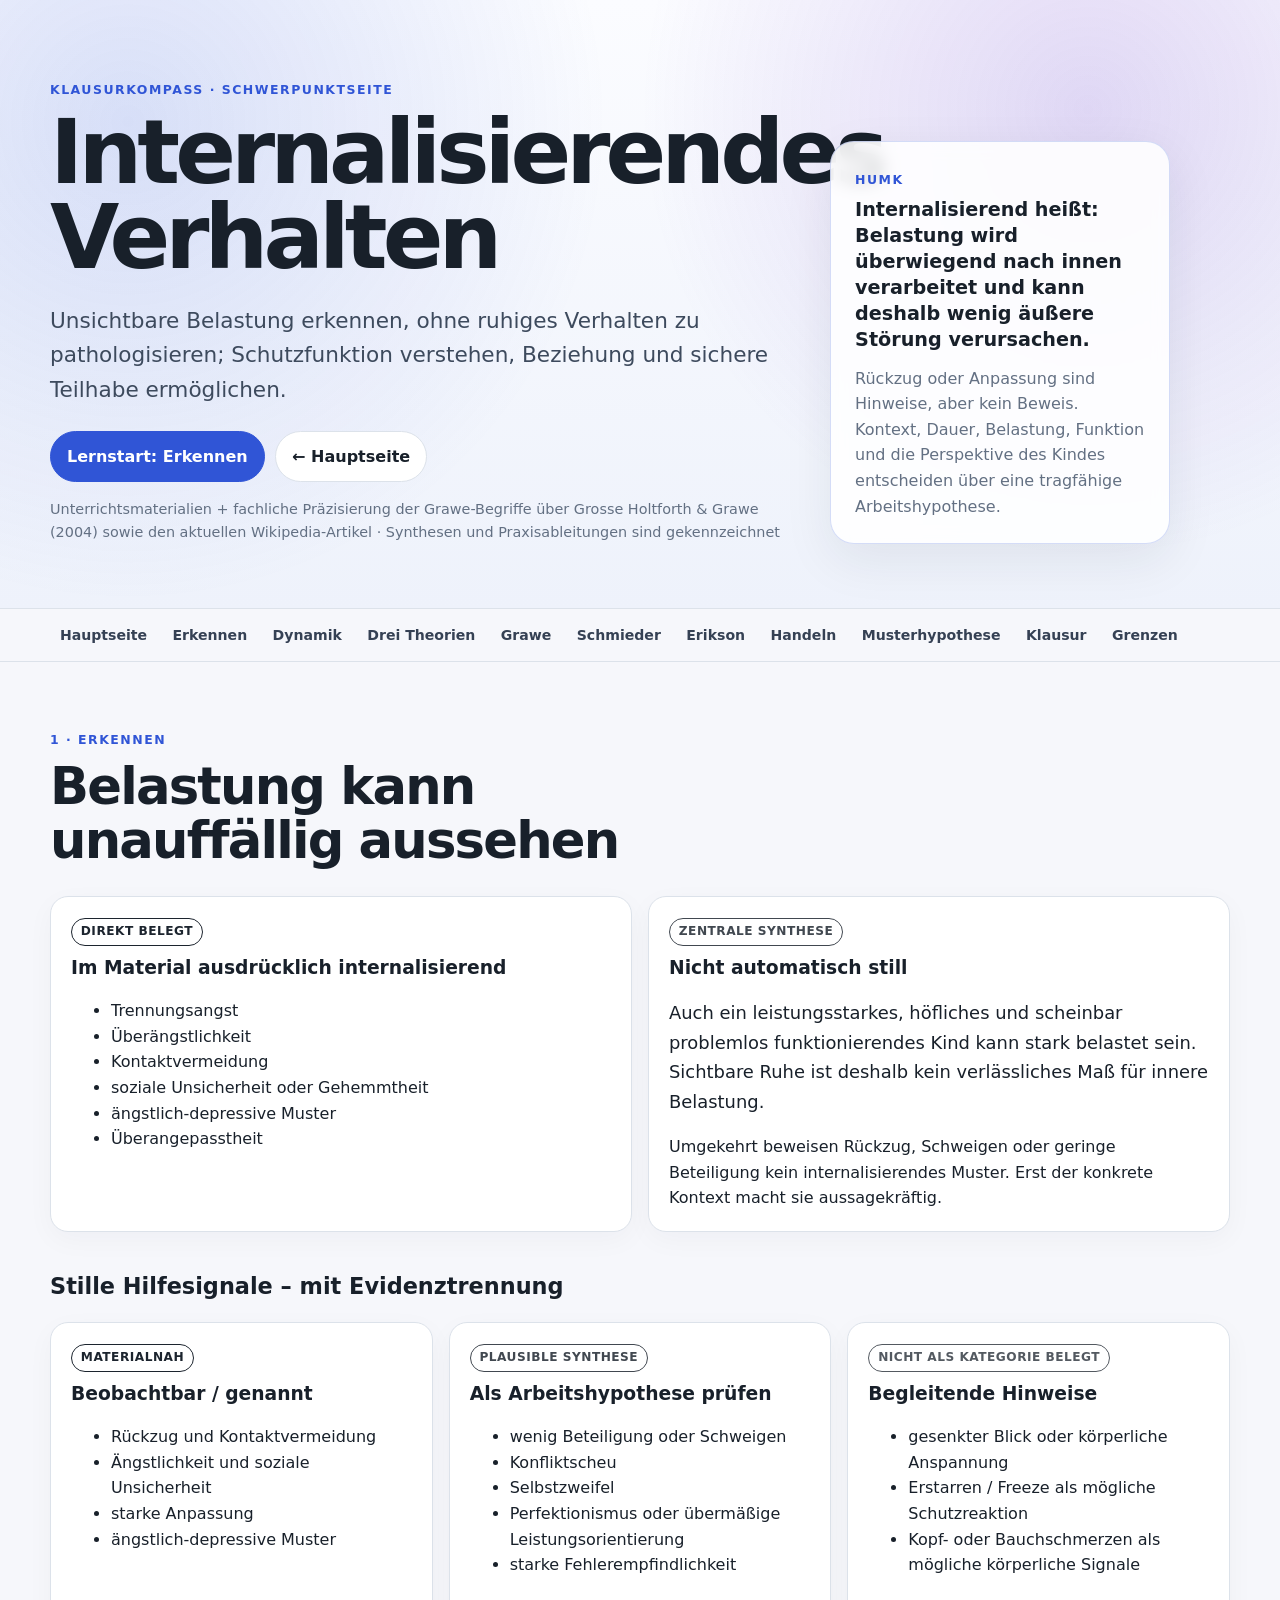
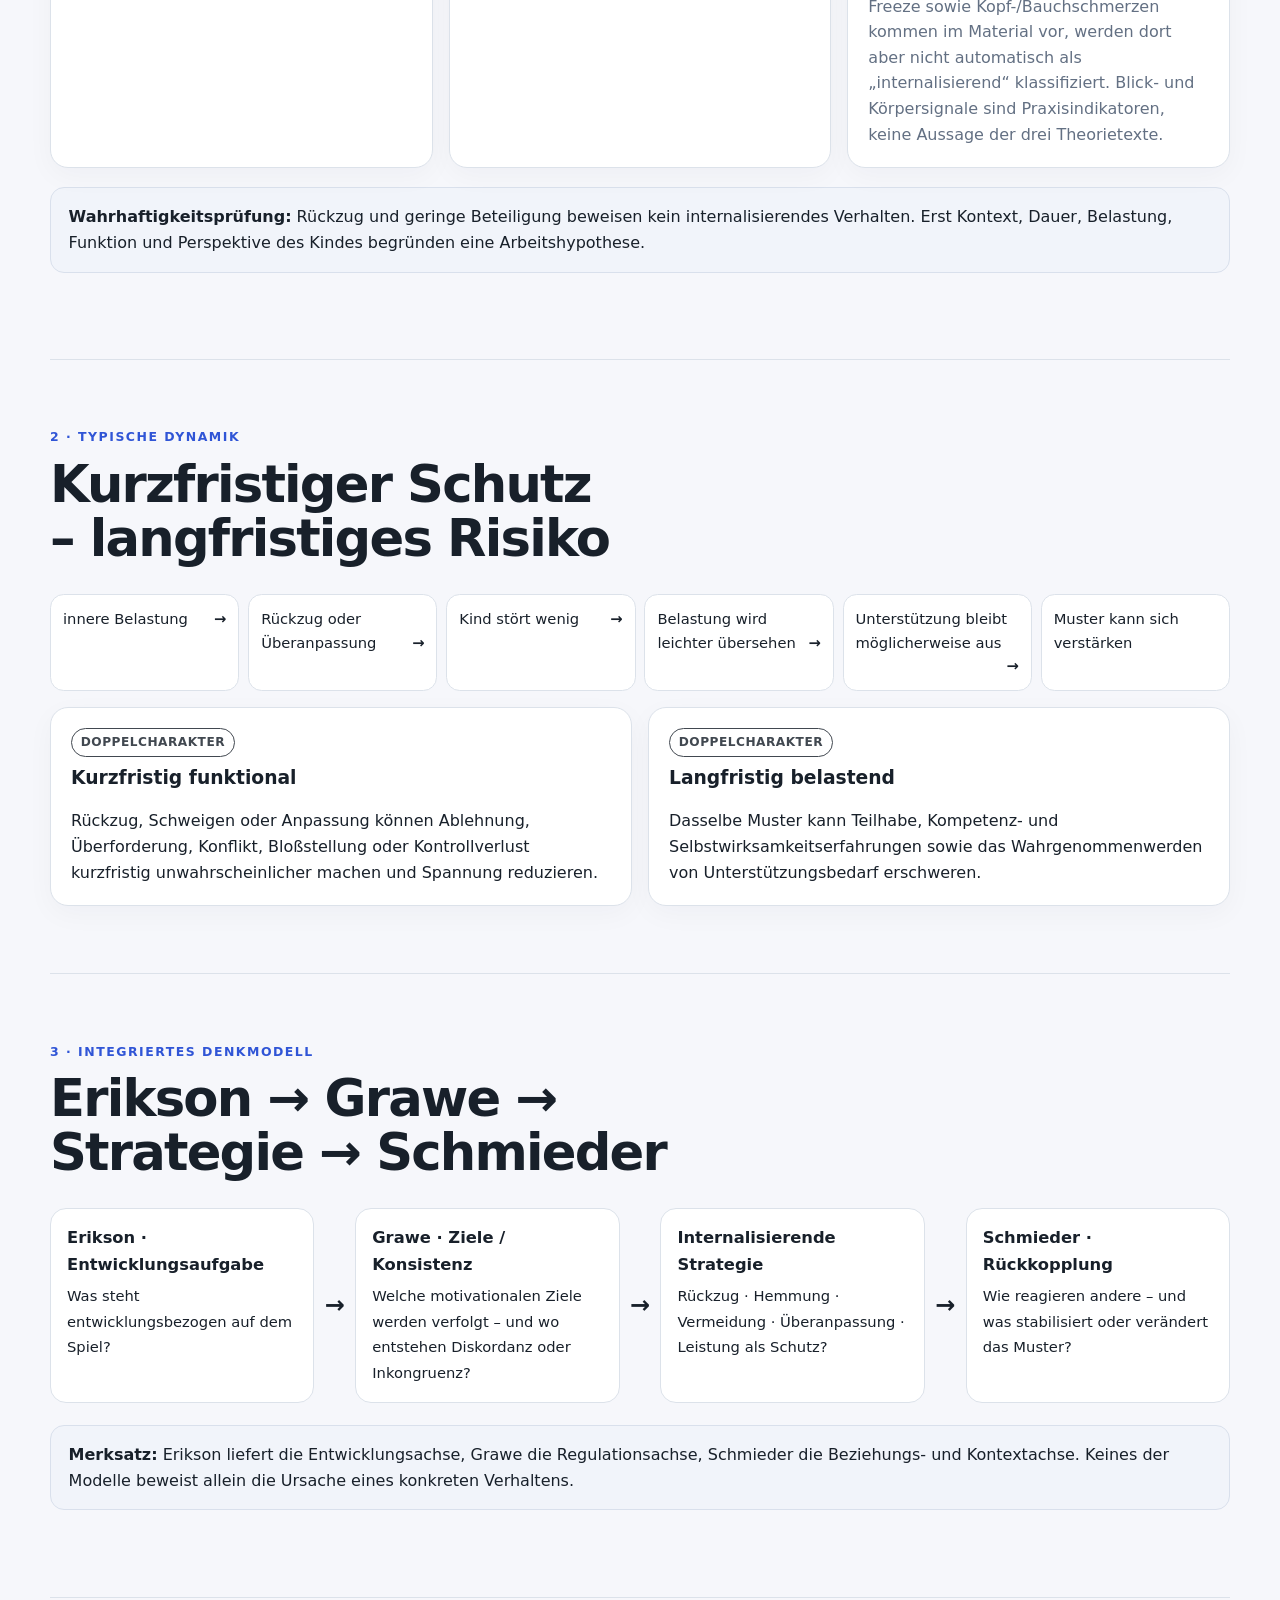
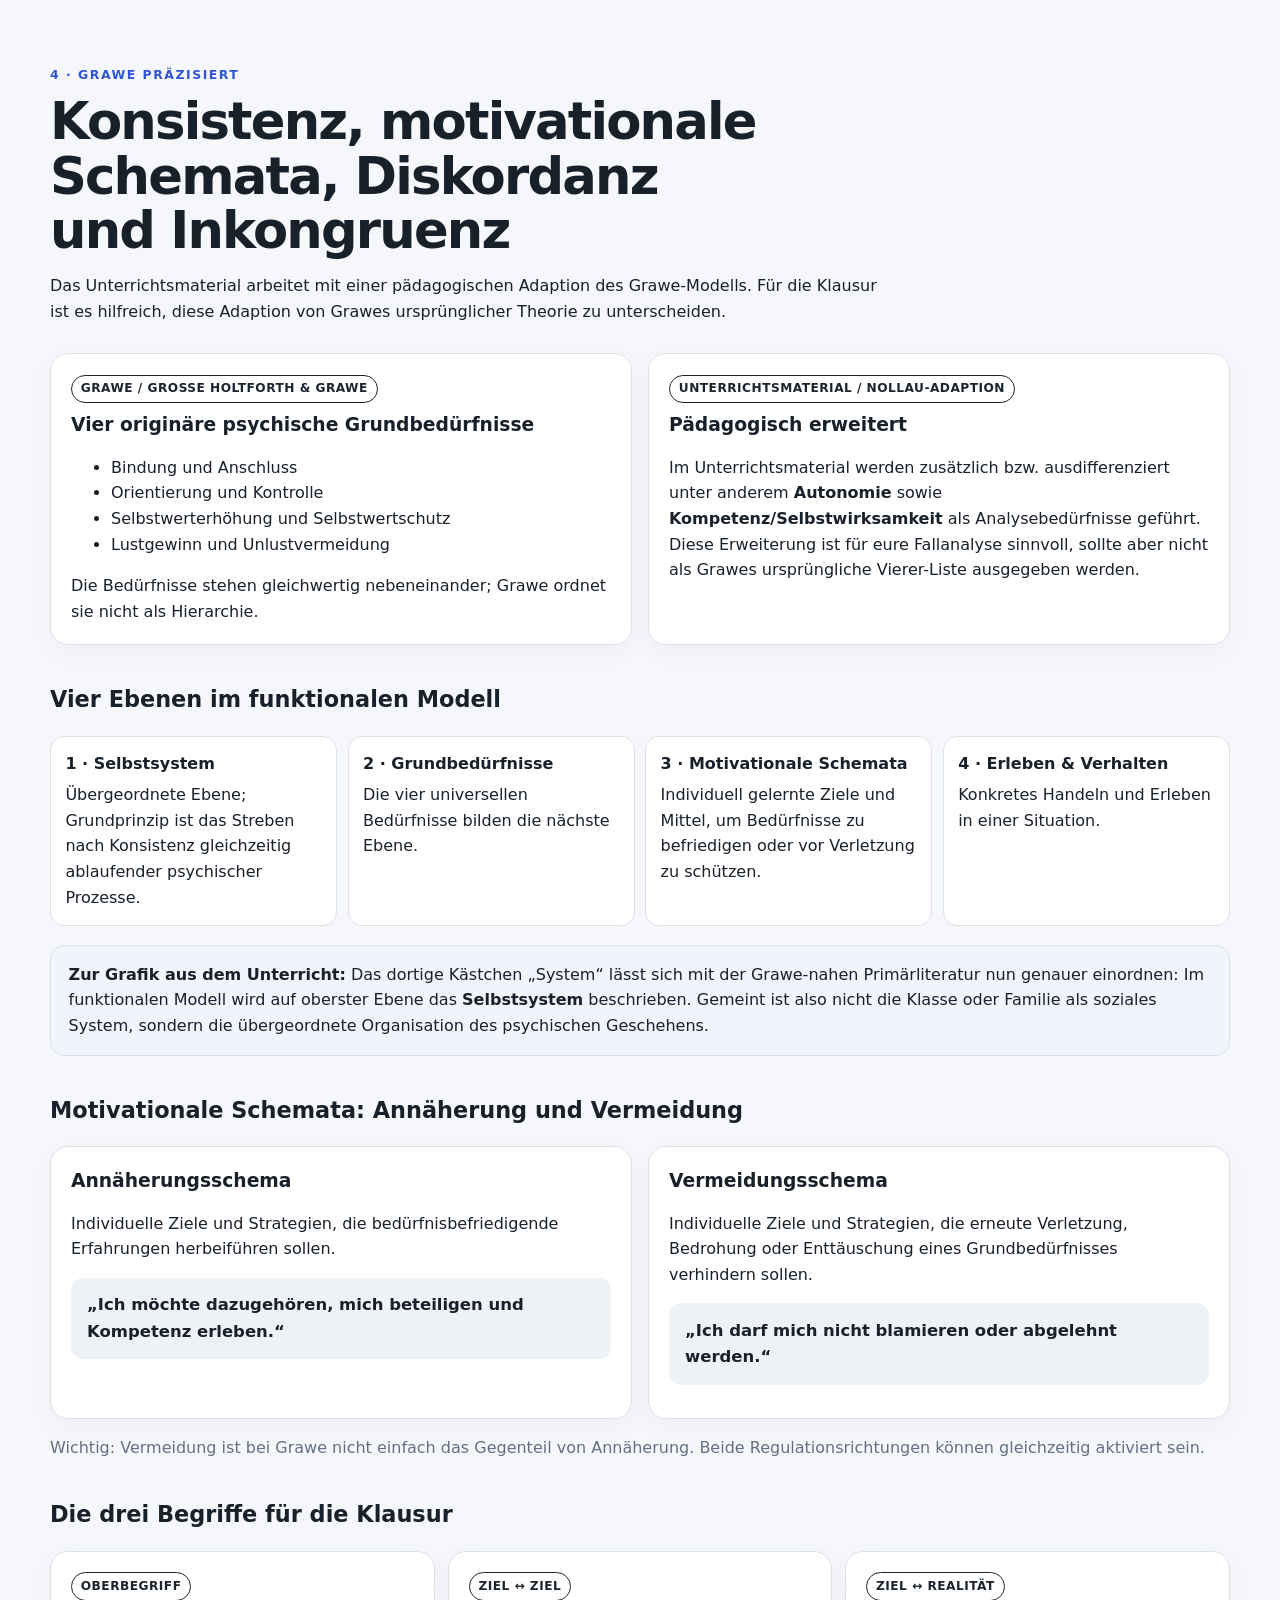
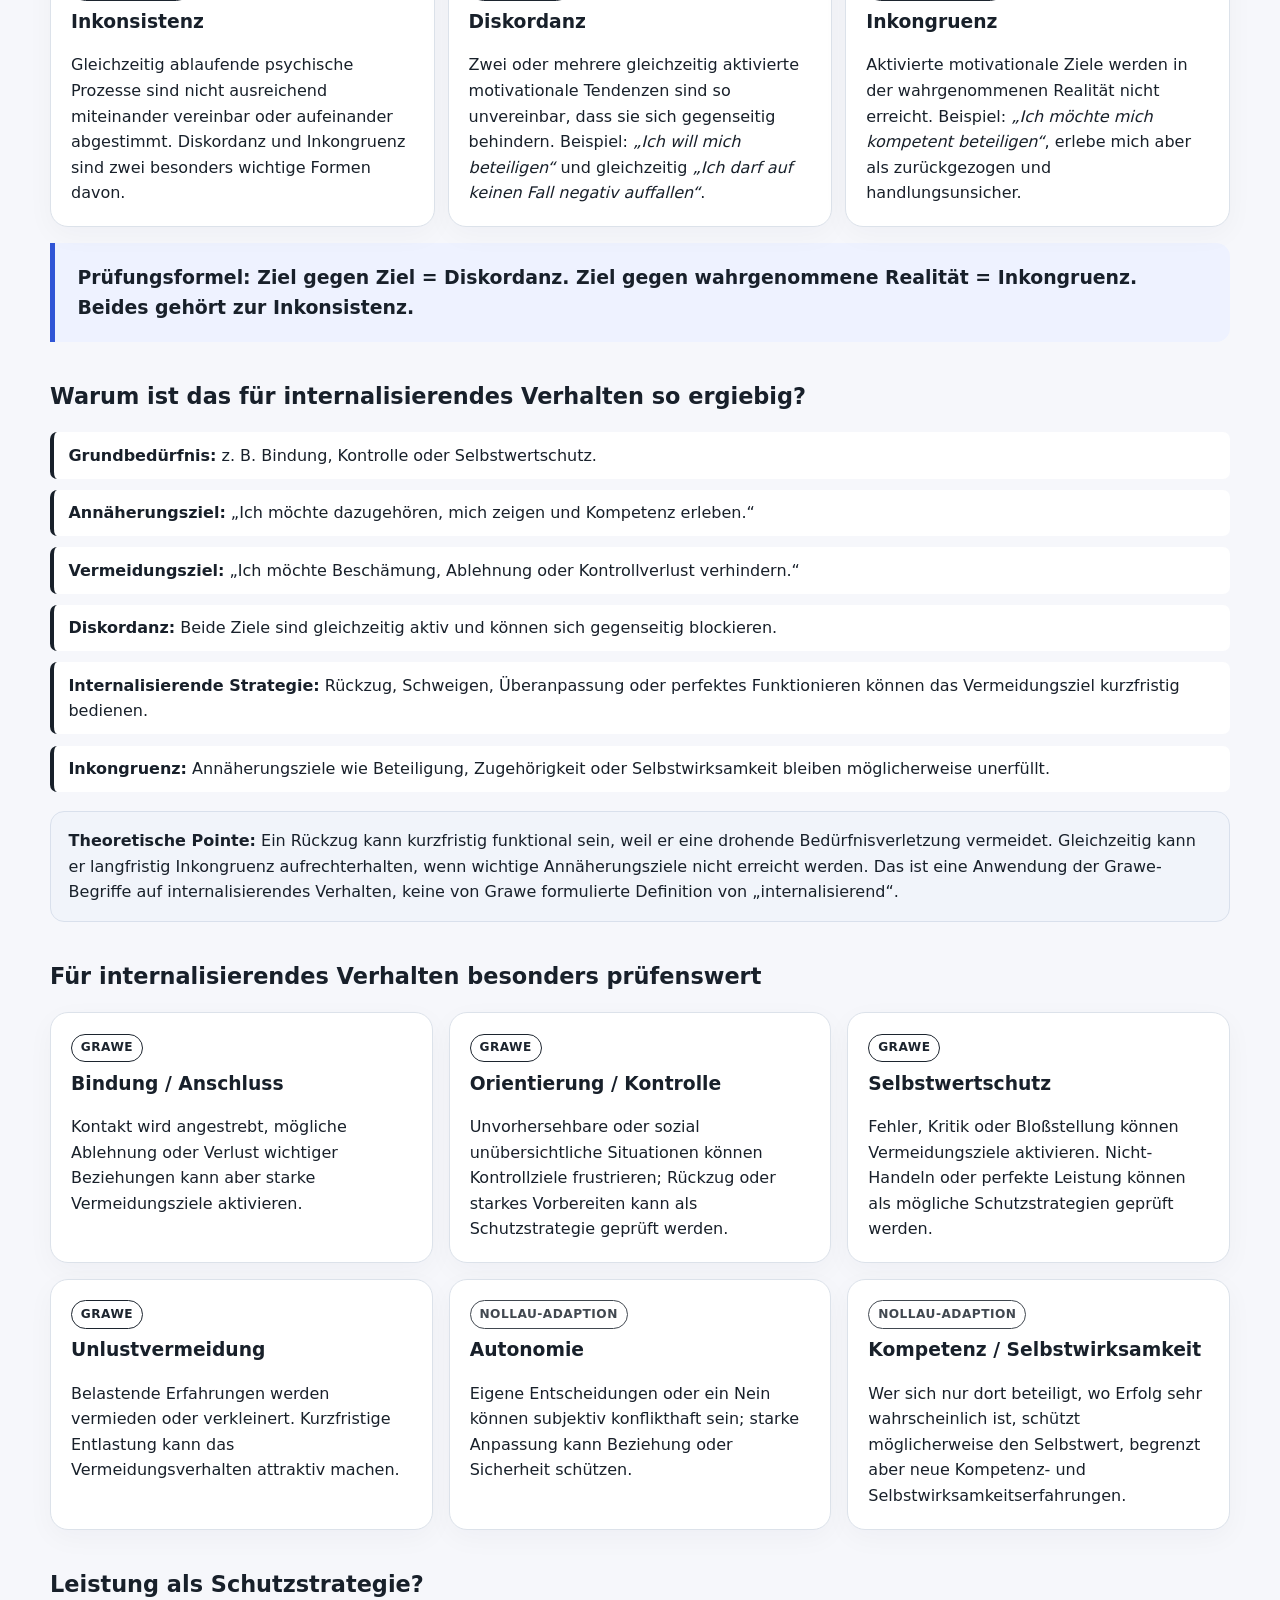
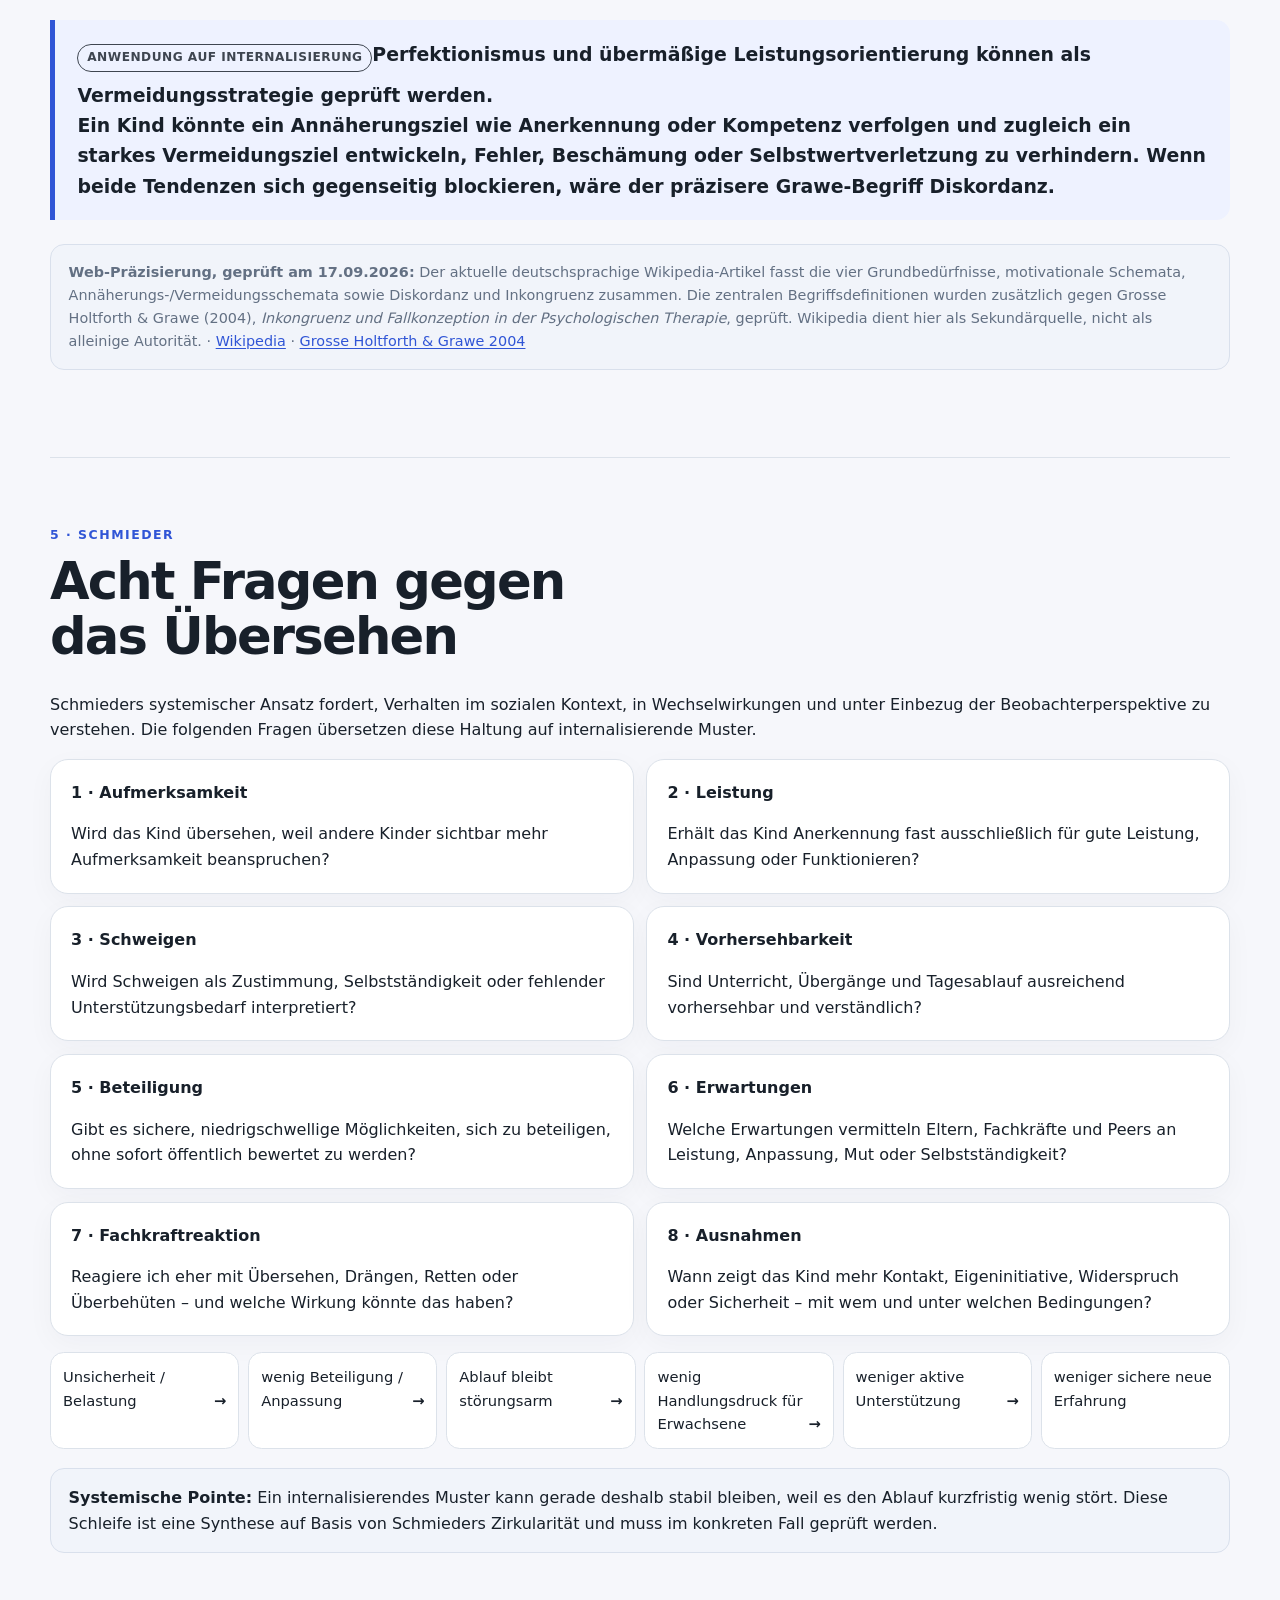
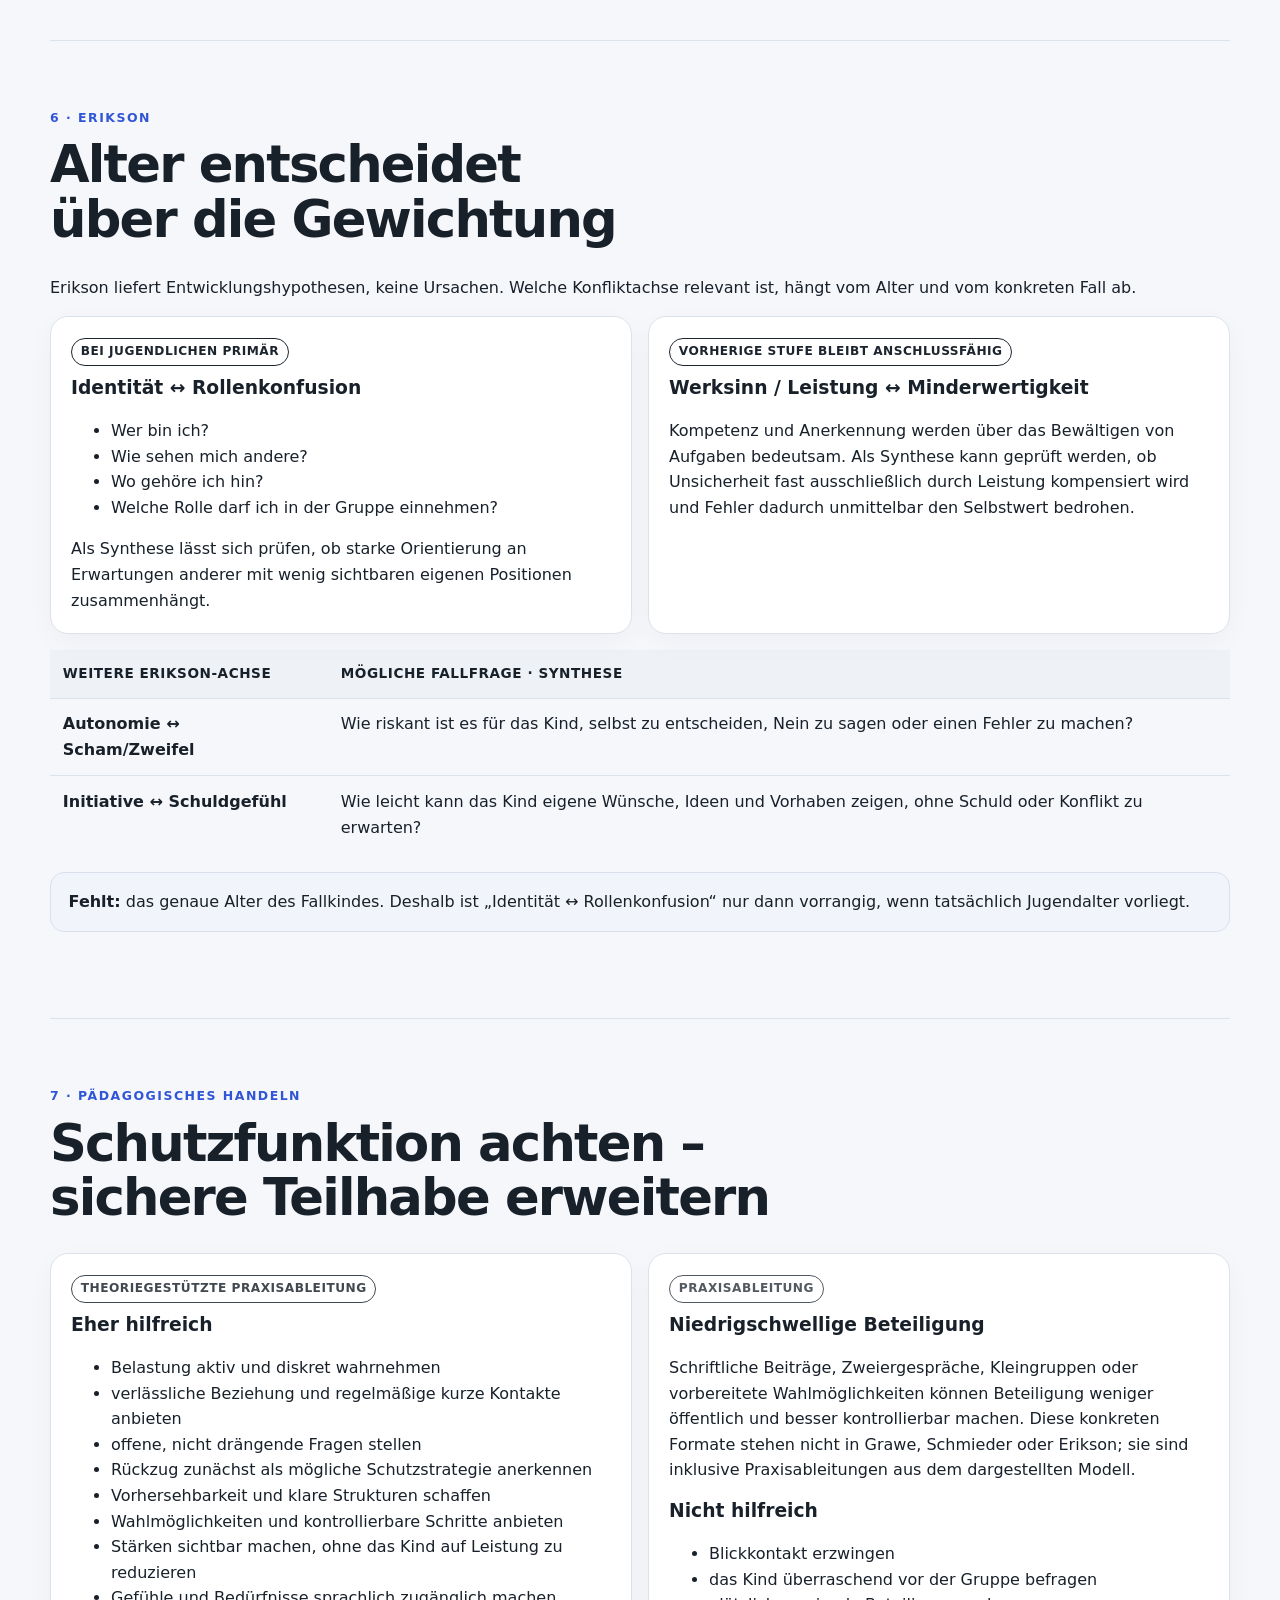
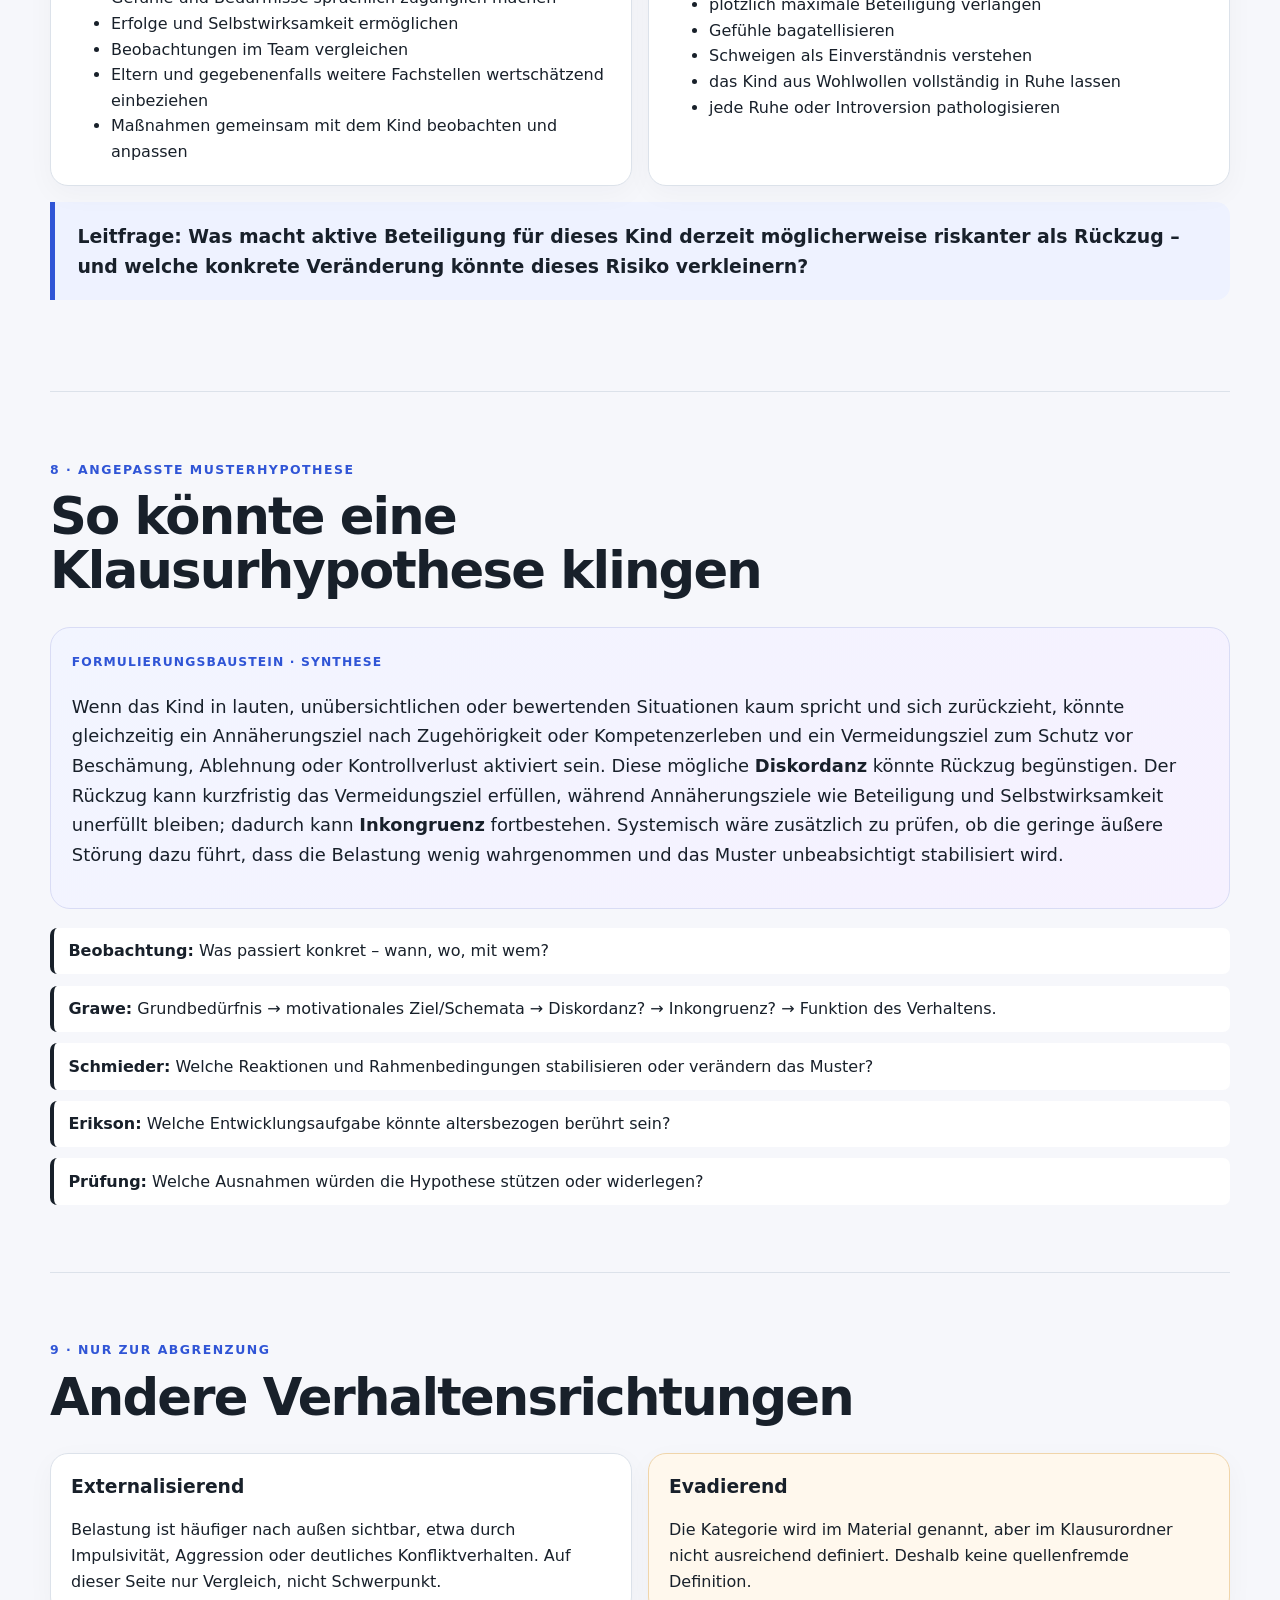
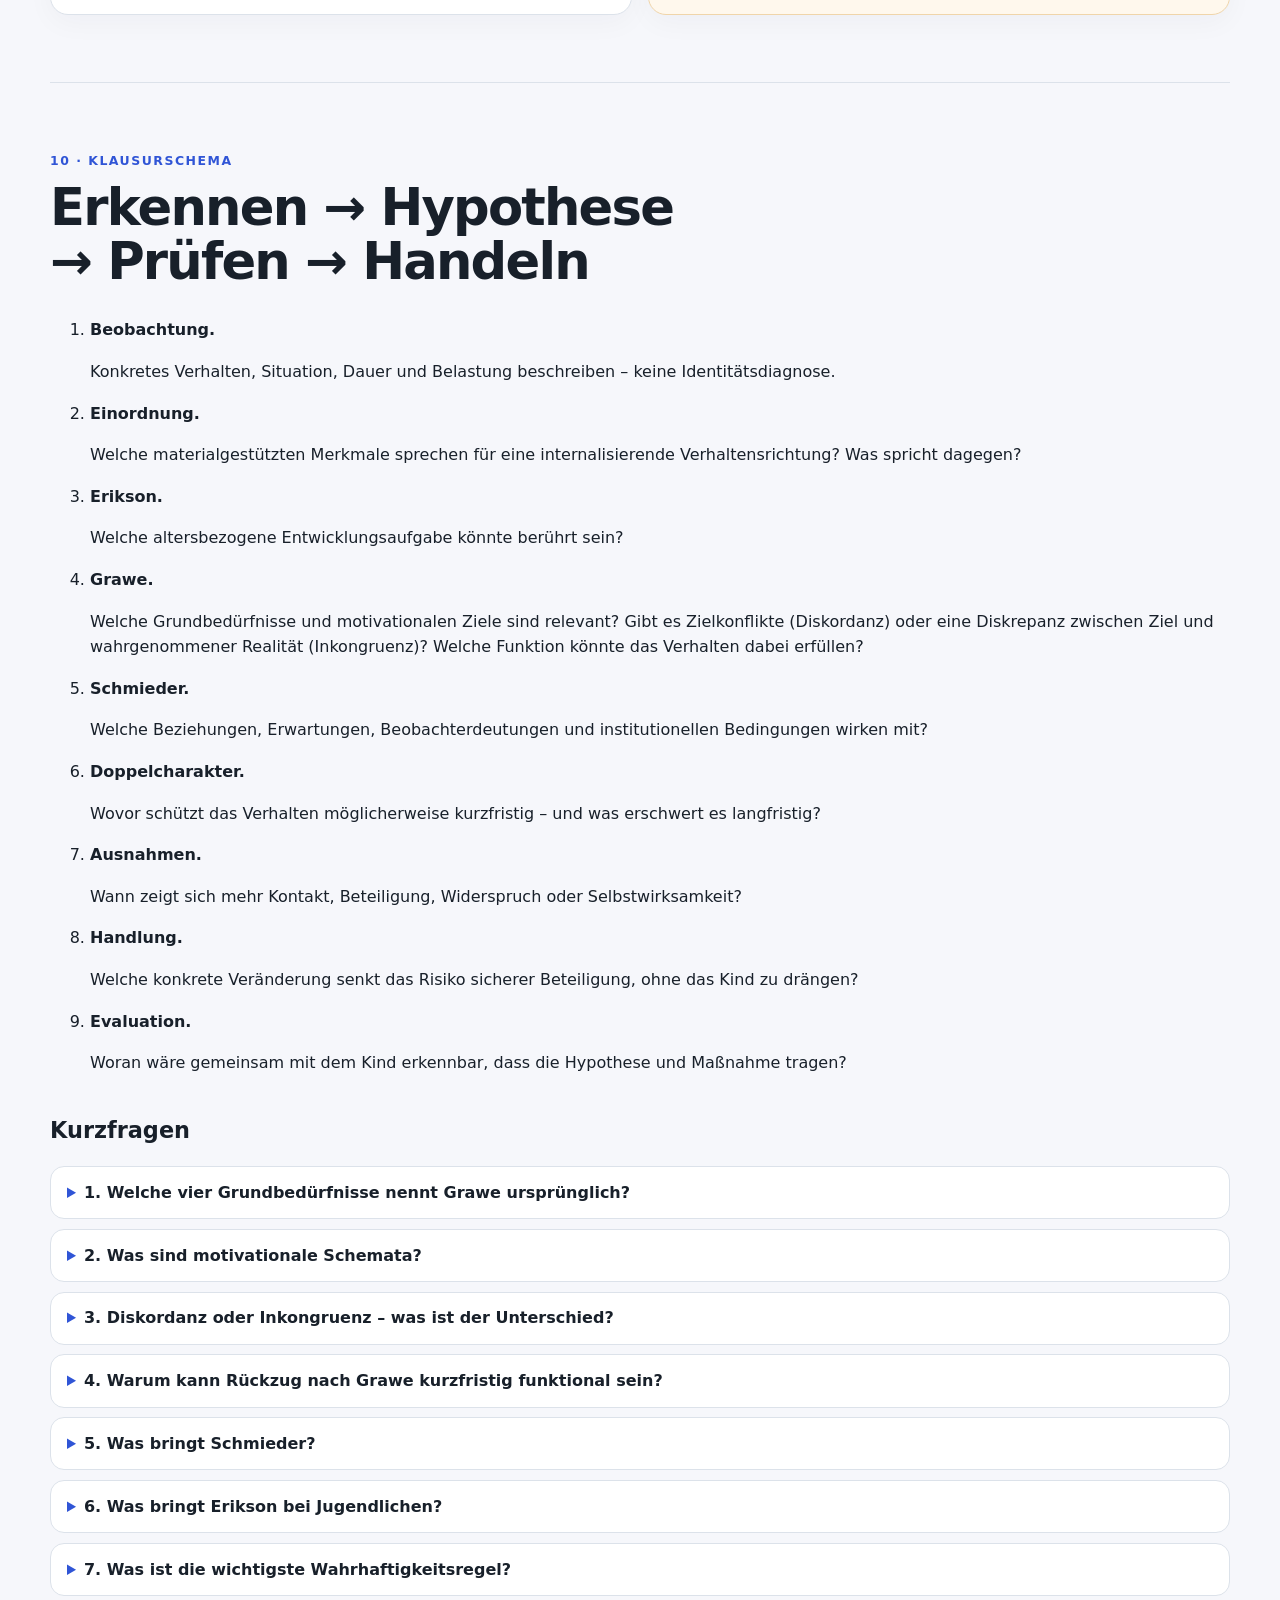
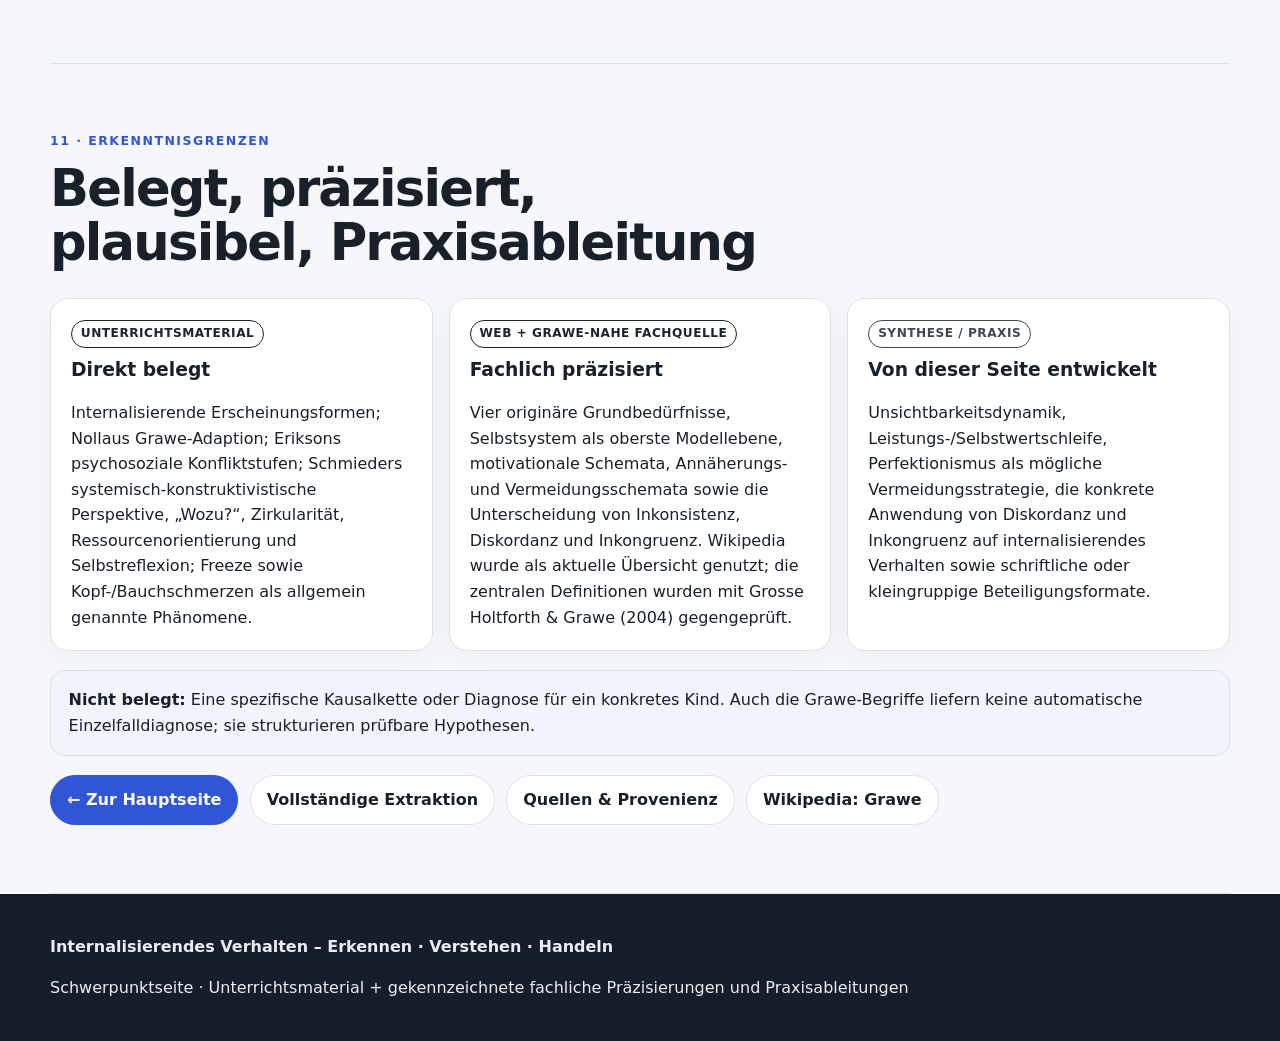
==== commit deaa61b4: "Präzisiere Grawe-Konsistenzmodell für Internalisierung" ====
--- a/internalisierendes-verhalten.html
+++ b/internalisierendes-verhalten.html
@@ -3,7 +3,7 @@
 <head>
   <meta charset="utf-8">
   <meta name="viewport" content="width=device-width,initial-scale=1">
-  <meta name="description" content="Lernzettel zu internalisierendem Verhalten: erkennen, mit Grawe, Schmieder und Erikson analysieren und pädagogisch handeln. Grawe mit Konsistenz, motivationalen Schemata, Diskordanz und Inkongruenz.">
+  <meta name="description" content="Lernzettel zu internalisierendem Verhalten: erkennen, mit Grawe, Schmieder und Erikson verstehen und pädagogisch handeln.">
   <title>Internalisierendes Verhalten – Erkennen · Verstehen · Handeln</title>
   <link rel="stylesheet" href="styles.css">
   <style>
@@ -23,11 +23,12 @@
     .example-chain{display:grid;gap:.7rem}.example-chain>div{border-left:4px solid currentColor;padding:.65rem .9rem;background:var(--surface);border-radius:.45rem}
     .source-split{display:grid;grid-template-columns:repeat(3,minmax(0,1fr));gap:1rem}
     .compare-mini{display:grid;grid-template-columns:1fr 1fr;gap:1rem}.compare-mini>*{height:100%}
-    .thesis{font-size:1.12rem;line-height:1.65}
-    .sister-footer-links{display:flex;flex-wrap:wrap;gap:.7rem;margin-top:1rem}
-    .term-grid{display:grid;grid-template-columns:repeat(3,minmax(0,1fr));gap:1rem;margin:1rem 0}.term-grid>*{height:100%}
-    .source-callout{margin:1.2rem 0;padding:1rem 1.1rem;border:1px dashed #9aa9be;border-radius:14px;background:#f9fbfd}.source-callout p:last-child{margin-bottom:0}
-    @media (max-width:1000px){.theory-flow{grid-template-columns:1fr}.theory-arrow{transform:rotate(90deg);justify-self:center}.lens-grid,.signal-grid,.source-split,.term-grid{grid-template-columns:1fr}.loop{grid-template-columns:1fr}.loop>div:not(:last-child)::after{content:'↓'}}
+    .thesis{font-size:1.12rem;line-height:1.65}.sister-footer-links{display:flex;flex-wrap:wrap;gap:.7rem;margin-top:1rem}
+    .term-grid{display:grid;grid-template-columns:repeat(3,minmax(0,1fr));gap:.8rem}.term-grid .card{height:100%}
+    .grawe-stack{display:grid;grid-template-columns:repeat(4,minmax(0,1fr));gap:.65rem;margin:1rem 0}.grawe-stack>div{background:var(--surface);border:1px solid var(--line);border-radius:14px;padding:.9rem}.grawe-stack strong{display:block;margin-bottom:.35rem}
+    .formula{font-weight:800;font-size:1.03rem;background:var(--surface-2);border-radius:12px;padding:.9rem 1rem;margin:.8rem 0}
+    .web-source{font-size:.9rem;color:var(--muted)}
+    @media (max-width:1000px){.theory-flow{grid-template-columns:1fr}.theory-arrow{transform:rotate(90deg);justify-self:center}.lens-grid,.signal-grid,.source-split,.term-grid,.grawe-stack{grid-template-columns:1fr}.loop{grid-template-columns:1fr}.loop>div:not(:last-child)::after{content:'↓'}}
     @media (max-width:760px){.two-track,.question-grid,.check-grid,.compare-mini{grid-template-columns:1fr}.axis-table{font-size:.92rem}}
   </style>
 </head>
@@ -36,101 +37,99 @@
 <header class="hero"><div class="wrap hero-grid"><div>
   <p class="eyebrow">Klausurkompass · Schwerpunktseite</p>
   <h1>Internalisierendes Verhalten</h1>
-  <p class="lead">Unsichtbare Belastung erkennen, ohne ruhiges Verhalten zu pathologisieren; Schutzfunktion verstehen, Fachtheorien sauber anwenden und sichere Teilhabe ermöglichen.</p>
-  <div class="hero-actions sister-nav"><a class="button primary" href="#erkennen">Lernstart: Erkennen</a><a class="button" href="#grawe">Grawe präzise</a><a class="button" href="index.html">← Hauptseite</a></div>
-  <p class="source-note">Klausurmaterial: Nollau · Schmieder · Erikson · Theoriepräzisierung zu Grawe zusätzlich mit Grosse Holtforth & Grawe (2004) und der verlinkten Wikipedia-Übersicht</p>
-</div><div class="core-card"><span class="core-label">HUMK</span><strong>Internalisierend heißt: Belastung wird überwiegend nach innen verarbeitet und kann deshalb wenig äußere Störung verursachen.</strong><p>Rückzug oder Anpassung sind Hinweise, aber kein Beweis. Kontext, Dauer, Belastung, Funktion, Ziele und die Perspektive des Kindes entscheiden über eine tragfähige Arbeitshypothese.</p></div></div></header>
+  <p class="lead">Unsichtbare Belastung erkennen, ohne ruhiges Verhalten zu pathologisieren; Schutzfunktion verstehen, Beziehung und sichere Teilhabe ermöglichen.</p>
+  <div class="hero-actions sister-nav"><a class="button primary" href="#erkennen">Lernstart: Erkennen</a><a class="button" href="index.html">← Hauptseite</a></div>
+  <p class="source-note">Unterrichtsmaterialien + fachliche Präzisierung der Grawe-Begriffe über Grosse Holtforth &amp; Grawe (2004) sowie den aktuellen Wikipedia-Artikel · Synthesen und Praxisableitungen sind gekennzeichnet</p>
+</div><div class="core-card"><span class="core-label">HUMK</span><strong>Internalisierend heißt: Belastung wird überwiegend nach innen verarbeitet und kann deshalb wenig äußere Störung verursachen.</strong><p>Rückzug oder Anpassung sind Hinweise, aber kein Beweis. Kontext, Dauer, Belastung, Funktion und die Perspektive des Kindes entscheiden über eine tragfähige Arbeitshypothese.</p></div></div></header>
 
 <nav class="topnav"><div class="wrap nav-inner"><a href="index.html">Hauptseite</a><a href="#erkennen">Erkennen</a><a href="#dynamik">Dynamik</a><a href="#modell">Drei Theorien</a><a href="#grawe">Grawe</a><a href="#schmieder">Schmieder</a><a href="#erikson">Erikson</a><a href="#handeln">Handeln</a><a href="#musterhypothese">Musterhypothese</a><a href="#klausur">Klausur</a><a href="#grenzen">Grenzen</a></div></nav>
 
 <main id="inhalt" class="wrap">
 <section id="erkennen" class="section"><div class="section-head"><p class="eyebrow">1 · Erkennen</p><h2>Belastung kann unauffällig aussehen</h2></div>
 <div class="two-track">
-<article class="panel"><span class="evidence-badge evidence-direct">Direkt im Klausurmaterial</span><h3>Als internalisierend genannt</h3><ul><li>Trennungsangst</li><li>Überängstlichkeit</li><li>Kontaktvermeidung</li><li>soziale Unsicherheit oder Gehemmtheit</li><li>ängstlich-depressive Muster</li><li>Überangepasstheit</li></ul></article>
+<article class="panel"><span class="evidence-badge evidence-direct">Direkt belegt</span><h3>Im Material ausdrücklich internalisierend</h3><ul><li>Trennungsangst</li><li>Überängstlichkeit</li><li>Kontaktvermeidung</li><li>soziale Unsicherheit oder Gehemmtheit</li><li>ängstlich-depressive Muster</li><li>Überangepasstheit</li></ul></article>
 <article class="panel"><span class="evidence-badge evidence-synthesis">Zentrale Synthese</span><h3>Nicht automatisch still</h3><p class="thesis">Auch ein leistungsstarkes, höfliches und scheinbar problemlos funktionierendes Kind kann stark belastet sein. Sichtbare Ruhe ist deshalb kein verlässliches Maß für innere Belastung.</p><p>Umgekehrt beweisen Rückzug, Schweigen oder geringe Beteiligung kein internalisierendes Muster. Erst der konkrete Kontext macht sie aussagekräftig.</p></article>
 </div>
 <h3 class="subhead">Stille Hilfesignale – mit Evidenztrennung</h3>
 <div class="signal-grid">
 <article class="card"><span class="evidence-badge evidence-direct">Materialnah</span><h3>Beobachtbar / genannt</h3><ul><li>Rückzug und Kontaktvermeidung</li><li>Ängstlichkeit und soziale Unsicherheit</li><li>starke Anpassung</li><li>ängstlich-depressive Muster</li></ul></article>
 <article class="card"><span class="evidence-badge evidence-synthesis">Plausible Synthese</span><h3>Als Arbeitshypothese prüfen</h3><ul><li>wenig Beteiligung oder Schweigen</li><li>Konfliktscheu</li><li>Selbstzweifel</li><li>Perfektionismus oder übermäßige Leistungsorientierung</li><li>starke Fehlerempfindlichkeit</li></ul></article>
-<article class="card"><span class="evidence-badge evidence-practice">Nicht als Kategorie belegt</span><h3>Begleitende Hinweise</h3><ul><li>gesenkter Blick oder körperliche Anspannung</li><li>Erstarren / Freeze als mögliche Schutzreaktion</li><li>Kopf- oder Bauchschmerzen als mögliche körperliche Signale</li></ul><p class="muted">Freeze sowie Kopf-/Bauchschmerzen kommen im Material vor, werden dort aber nicht automatisch als „internalisierend“ klassifiziert. Blick- und Körpersignale sind Praxisindikatoren.</p></article>
-</div>
-<aside class="notice"><strong>Wahrhaftigkeitsprüfung:</strong> „Rückzug und geringe Beteiligung beweisen internalisierendes Verhalten.“ – Falsch. Sie sind mögliche Hinweise; erst Kontext, Dauer, Belastung, Funktion und Perspektive des Kindes begründen eine Arbeitshypothese.</aside>
+<article class="card"><span class="evidence-badge evidence-practice">Nicht als Kategorie belegt</span><h3>Begleitende Hinweise</h3><ul><li>gesenkter Blick oder körperliche Anspannung</li><li>Erstarren / Freeze als mögliche Schutzreaktion</li><li>Kopf- oder Bauchschmerzen als mögliche körperliche Signale</li></ul><p class="muted">Freeze sowie Kopf-/Bauchschmerzen kommen im Material vor, werden dort aber nicht automatisch als „internalisierend“ klassifiziert. Blick- und Körpersignale sind Praxisindikatoren, keine Aussage der drei Theorietexte.</p></article>
+</div>
+<aside class="notice"><strong>Wahrhaftigkeitsprüfung:</strong> Rückzug und geringe Beteiligung beweisen kein internalisierendes Verhalten. Erst Kontext, Dauer, Belastung, Funktion und Perspektive des Kindes begründen eine Arbeitshypothese.</aside>
 </section>
 
 <section id="dynamik" class="section"><div class="section-head"><p class="eyebrow">2 · Typische Dynamik</p><h2>Kurzfristiger Schutz – langfristiges Risiko</h2></div>
 <div class="loop"><div>innere Belastung</div><div>Rückzug oder Überanpassung</div><div>Kind stört wenig</div><div>Belastung wird leichter übersehen</div><div>Unterstützung bleibt möglicherweise aus</div><div>Muster kann sich verstärken</div></div>
-<div class="two-track">
-<article class="panel"><span class="evidence-badge evidence-synthesis">Doppelcharakter</span><h3>Kurzfristig funktional</h3><p>Rückzug, Schweigen oder Anpassung können Ablehnung, Überforderung, Konflikt, Bloßstellung oder Kontrollverlust kurzfristig unwahrscheinlicher machen und Spannung reduzieren.</p></article>
-<article class="panel"><span class="evidence-badge evidence-synthesis">Doppelcharakter</span><h3>Langfristig belastend</h3><p>Dasselbe Muster kann Teilhabe, Kompetenz- und Selbstwirksamkeitserfahrungen sowie das Wahrgenommenwerden von Unterstützungsbedarf erschweren.</p></article>
-</div>
+<div class="two-track"><article class="panel"><span class="evidence-badge evidence-synthesis">Doppelcharakter</span><h3>Kurzfristig funktional</h3><p>Rückzug, Schweigen oder Anpassung können Ablehnung, Überforderung, Konflikt, Bloßstellung oder Kontrollverlust kurzfristig unwahrscheinlicher machen und Spannung reduzieren.</p></article><article class="panel"><span class="evidence-badge evidence-synthesis">Doppelcharakter</span><h3>Langfristig belastend</h3><p>Dasselbe Muster kann Teilhabe, Kompetenz- und Selbstwirksamkeitserfahrungen sowie das Wahrgenommenwerden von Unterstützungsbedarf erschweren.</p></article></div>
 </section>
 
 <section id="modell" class="section"><div class="section-head"><p class="eyebrow">3 · Integriertes Denkmodell</p><h2>Erikson → Grawe → Strategie → Schmieder</h2></div>
 <div class="theory-flow" aria-label="Erikson Grawe internalisierendes Verhalten Schmieder">
   <div class="theory-step"><strong>Erikson · Entwicklungsaufgabe</strong><span>Was steht entwicklungsbezogen auf dem Spiel?</span></div><div class="theory-arrow">→</div>
-  <div class="theory-step"><strong>Grawe · Regulation</strong><span>Grundbedürfnisse → motivationale Schemata → Diskordanz/Inkongruenz?</span></div><div class="theory-arrow">→</div>
+  <div class="theory-step"><strong>Grawe · Ziele / Konsistenz</strong><span>Welche motivationalen Ziele werden verfolgt – und wo entstehen Diskordanz oder Inkongruenz?</span></div><div class="theory-arrow">→</div>
   <div class="theory-step"><strong>Internalisierende Strategie</strong><span>Rückzug · Hemmung · Vermeidung · Überanpassung · Leistung als Schutz?</span></div><div class="theory-arrow">→</div>
   <div class="theory-step"><strong>Schmieder · Rückkopplung</strong><span>Wie reagieren andere – und was stabilisiert oder verändert das Muster?</span></div>
 </div>
 <aside class="notice"><strong>Merksatz:</strong> Erikson liefert die Entwicklungsachse, Grawe die Regulationsachse, Schmieder die Beziehungs- und Kontextachse. Keines der Modelle beweist allein die Ursache eines konkreten Verhaltens.</aside>
 </section>
 
-<section id="grawe" class="section"><div class="section-head"><p class="eyebrow">4 · Grawe präzisiert</p><h2>Konsistenz, Schemata, Diskordanz und Inkongruenz</h2><p>Für die Klausur ist die Unterscheidung entscheidend: <strong>Inkonsistenz</strong> ist der Oberbegriff. <strong>Diskordanz</strong> bezeichnet einen Konflikt zwischen gleichzeitig aktivierten motivationalen Tendenzen; <strong>Inkongruenz</strong> die Nichtübereinstimmung zwischen aktivierten Zielen und wahrgenommener Realität.</p></div>
-
-<div class="source-callout"><strong>Quellenstatus:</strong><p>Das Klausurmaterial vermittelt Grawe über Nollau und eine adaptierte Darstellung. Zur begrifflichen Präzisierung wurde zusätzlich Grosse Holtforth & Grawe (2004) herangezogen. Die vom Nutzer verlinkte <a href="https://de.wikipedia.org/wiki/Konsistenztheorie_von_Klaus_Grawe" target="_blank" rel="noreferrer">Wikipedia-Übersicht</a> bestätigt die Grundstruktur, wird hier aber nicht an Stellen übernommen, an denen die Primär-/Autorquelle präziser ist. <a href="https://www.researchgate.net/publication/215549113_Inkongruenz_und_Fallkonzeption_in_der_Psychologischen_Therapie" target="_blank" rel="noreferrer">Grosse Holtforth & Grawe (2004)</a>.</p></div>
-
-<div class="two-track">
-<article class="panel"><span class="evidence-badge evidence-direct">Grawe-Kernmodell</span><h3>Vier psychische Grundbedürfnisse</h3><ul><li><strong>Bindung / Anschluss</strong></li><li><strong>Orientierung und Kontrolle</strong></li><li><strong>Selbstwerterhöhung und Selbstwertschutz</strong></li><li><strong>Lustgewinn und Unlustvermeidung</strong></li></ul><p>Diese vier Bedürfnisse nennt Grosse Holtforth & Grawe ausdrücklich. Sie stehen nicht als Hierarchie übereinander.</p></article>
-<article class="panel"><span class="evidence-badge evidence-direct">Unterrichtsmaterial / Nollau</span><h3>Pädagogische Adaption</h3><p>Im Nollau-Material werden für die Fallanalyse zusätzlich <strong>Autonomie/Selbstbestimmung</strong> und <strong>Kompetenz/Selbstwirksamkeit</strong> geführt. Für die Klausur darfst du diese Begriffe verwenden, solltest aber wissen: Sie sind nicht Teil der vier ursprünglich von Grawe benannten Grundbedürfnisse.</p></article>
-</div>
-
-<h3 class="subhead">Die vier Ebenen des funktionalen Modells</h3>
-<div class="theory-flow" aria-label="Grawe funktionales Modell">
-  <div class="theory-step"><strong>1 · Selbstsystem</strong><span>Übergeordnetes Streben nach Konsistenz gleichzeitig ablaufender psychischer Prozesse.</span></div><div class="theory-arrow">→</div>
-  <div class="theory-step"><strong>2 · Grundbedürfnisse</strong><span>Was grundsätzlich befriedigt und vor Verletzung geschützt werden soll.</span></div><div class="theory-arrow">→</div>
-  <div class="theory-step"><strong>3 · Motivationale Schemata</strong><span>Individuell gelernte Ziele und Mittel: Annäherung und Vermeidung.</span></div><div class="theory-arrow">→</div>
-  <div class="theory-step"><strong>4 · Erleben & Verhalten</strong><span>Was in der konkreten Situation wahrgenommen, erlebt und getan wird.</span></div>
-</div>
-<aside class="notice"><strong>Zum Kästchen „System“ in der Nollau/Sappok-Grafik:</strong> Die Adaption definiert dieses einzelne Kästchen nicht sauber als eigenen Fachbegriff. Im theoretisch ausführlicheren Modell werden dagegen ausdrücklich vier Ebenen unterschieden, darunter das <strong>Selbstsystem</strong>. Deshalb sollte „System“ in der Klausur nicht als Familie, Schule oder soziales System gedeutet und auch nicht überinterpretiert werden.</aside>
-
-<h3 class="subhead">Motivationale Schemata: Wie Bedürfnisse praktisch verfolgt werden</h3>
-<div class="two-track">
-<article class="panel"><span class="evidence-badge evidence-direct">Annäherungsschema</span><h3>„Ich möchte etwas erreichen.“</h3><p>Annäherungsschemata sollen bedürfnisbefriedigende Erfahrungen herbeiführen. Beispiel: „Ich möchte dazugehören, mich beteiligen und mich als kompetent erleben.“</p></article>
-<article class="panel"><span class="evidence-badge evidence-direct">Vermeidungsschema</span><h3>„Das darf nicht passieren.“</h3><p>Vermeidungsschemata sollen vor erneuter Bedürfnisverletzung schützen. Beispiel: „Ich darf nicht ausgelacht werden, mich blamieren oder Kontrolle verlieren.“ Vermeidung ist dabei nicht einfach das Gegenteil von Annäherung; beide Systeme können gleichzeitig aktiviert sein.</p></article>
-</div>
-<aside class="notice"><strong>Wichtig:</strong> Grawe beschreibt, dass wiederholte Bedürfnisverletzungen die Ausbildung von Vermeidungszielen begünstigen können. Bei einem konkreten Schüler darf eine solche Vorgeschichte aber <strong>nicht</strong> aus Rückzug allein erschlossen werden; dafür bräuchte es zusätzliche Fallinformationen.</aside>
-
-<h3 class="subhead">Drei Begriffe, die du auseinanderhalten musst</h3>
+<section id="grawe" class="section"><div class="section-head"><p class="eyebrow">4 · Grawe präzisiert</p><h2>Konsistenz, motivationale Schemata, Diskordanz und Inkongruenz</h2><p>Das Unterrichtsmaterial arbeitet mit einer pädagogischen Adaption des Grawe-Modells. Für die Klausur ist es hilfreich, diese Adaption von Grawes ursprünglicher Theorie zu unterscheiden.</p></div>
+
+<div class="two-track">
+<article class="panel"><span class="evidence-badge evidence-direct">Grawe / Grosse Holtforth &amp; Grawe</span><h3>Vier originäre psychische Grundbedürfnisse</h3><ul><li>Bindung und Anschluss</li><li>Orientierung und Kontrolle</li><li>Selbstwerterhöhung und Selbstwertschutz</li><li>Lustgewinn und Unlustvermeidung</li></ul><p>Die Bedürfnisse stehen gleichwertig nebeneinander; Grawe ordnet sie nicht als Hierarchie.</p></article>
+<article class="panel"><span class="evidence-badge evidence-direct">Unterrichtsmaterial / Nollau-Adaption</span><h3>Pädagogisch erweitert</h3><p>Im Unterrichtsmaterial werden zusätzlich bzw. ausdifferenziert unter anderem <strong>Autonomie</strong> sowie <strong>Kompetenz/Selbstwirksamkeit</strong> als Analysebedürfnisse geführt. Diese Erweiterung ist für eure Fallanalyse sinnvoll, sollte aber nicht als Grawes ursprüngliche Vierer-Liste ausgegeben werden.</p></article>
+</div>
+
+<h3 class="subhead">Vier Ebenen im funktionalen Modell</h3>
+<div class="grawe-stack">
+<div><strong>1 · Selbstsystem</strong><span>Übergeordnete Ebene; Grundprinzip ist das Streben nach Konsistenz gleichzeitig ablaufender psychischer Prozesse.</span></div>
+<div><strong>2 · Grundbedürfnisse</strong><span>Die vier universellen Bedürfnisse bilden die nächste Ebene.</span></div>
+<div><strong>3 · Motivationale Schemata</strong><span>Individuell gelernte Ziele und Mittel, um Bedürfnisse zu befriedigen oder vor Verletzung zu schützen.</span></div>
+<div><strong>4 · Erleben &amp; Verhalten</strong><span>Konkretes Handeln und Erleben in einer Situation.</span></div>
+</div>
+<aside class="notice"><strong>Zur Grafik aus dem Unterricht:</strong> Das dortige Kästchen „System“ lässt sich mit der Grawe-nahen Primärliteratur nun genauer einordnen: Im funktionalen Modell wird auf oberster Ebene das <strong>Selbstsystem</strong> beschrieben. Gemeint ist also nicht die Klasse oder Familie als soziales System, sondern die übergeordnete Organisation des psychischen Geschehens.</aside>
+
+<h3 class="subhead">Motivationale Schemata: Annäherung und Vermeidung</h3>
+<div class="two-track">
+<article class="panel"><h3>Annäherungsschema</h3><p>Individuelle Ziele und Strategien, die bedürfnisbefriedigende Erfahrungen herbeiführen sollen.</p><div class="formula">„Ich möchte dazugehören, mich beteiligen und Kompetenz erleben.“</div></article>
+<article class="panel"><h3>Vermeidungsschema</h3><p>Individuelle Ziele und Strategien, die erneute Verletzung, Bedrohung oder Enttäuschung eines Grundbedürfnisses verhindern sollen.</p><div class="formula">„Ich darf mich nicht blamieren oder abgelehnt werden.“</div></article>
+</div>
+<p class="muted">Wichtig: Vermeidung ist bei Grawe nicht einfach das Gegenteil von Annäherung. Beide Regulationsrichtungen können gleichzeitig aktiviert sein.</p>
+
+<h3 class="subhead">Die drei Begriffe für die Klausur</h3>
 <div class="term-grid">
-<article class="card"><span class="evidence-badge evidence-direct">Oberbegriff</span><h3>Inkonsistenz</h3><p>Gleichzeitig ablaufende psychische Prozesse sind nicht ausreichend miteinander vereinbar oder aufeinander abgestimmt. Konsistenz ist das übergeordnete Regulationsprinzip.</p></article>
-<article class="card"><span class="evidence-badge evidence-direct">Ziel ↔ Ziel</span><h3>Diskordanz</h3><p>Zwei oder mehrere gleichzeitig aktivierte motivationale Tendenzen sind so unvereinbar, dass sie sich gegenseitig blockieren. Typisch: Annäherung und Vermeidung ziehen gleichzeitig in verschiedene Richtungen.</p></article>
-<article class="card"><span class="evidence-badge evidence-direct">Ziel ↔ Wirklichkeit</span><h3>Inkongruenz</h3><p>Die wahrgenommene Realität stimmt nicht mit einem aktivierten motivationalen Ziel überein. Das Ziel wird nicht befriedigend realisiert. Diskordanz kann eine Quelle dafür sein, aber auch fehlende Fähigkeiten, Ressourcen oder ungünstige Umweltbedingungen.</p></article>
-</div>
-<div class="quote-card"><strong>Klausur-Merksatz:</strong> Diskordanz = <em>Ziel gegen Ziel</em>. Inkongruenz = <em>Ziel gegen wahrgenommene Realität</em>. Beide sind wichtige Formen von Inkonsistenz.</div>
-
-<h3 class="subhead">Internalisierendes Verhalten mit Grawe erklären</h3>
+<article class="card"><span class="evidence-badge evidence-direct">Oberbegriff</span><h3>Inkonsistenz</h3><p>Gleichzeitig ablaufende psychische Prozesse sind nicht ausreichend miteinander vereinbar oder aufeinander abgestimmt. Diskordanz und Inkongruenz sind zwei besonders wichtige Formen davon.</p></article>
+<article class="card"><span class="evidence-badge evidence-direct">Ziel ↔ Ziel</span><h3>Diskordanz</h3><p>Zwei oder mehrere gleichzeitig aktivierte motivationale Tendenzen sind so unvereinbar, dass sie sich gegenseitig behindern. Beispiel: <em>„Ich will mich beteiligen“</em> und gleichzeitig <em>„Ich darf auf keinen Fall negativ auffallen“</em>.</p></article>
+<article class="card"><span class="evidence-badge evidence-direct">Ziel ↔ Realität</span><h3>Inkongruenz</h3><p>Aktivierte motivationale Ziele werden in der wahrgenommenen Realität nicht erreicht. Beispiel: <em>„Ich möchte mich kompetent beteiligen“</em>, erlebe mich aber als zurückgezogen und handlungsunsicher.</p></article>
+</div>
+<div class="quote-card"><strong>Prüfungsformel:</strong> Ziel gegen Ziel = <strong>Diskordanz</strong>. Ziel gegen wahrgenommene Realität = <strong>Inkongruenz</strong>. Beides gehört zur <strong>Inkonsistenz</strong>.</div>
+
+<h3 class="subhead">Warum ist das für internalisierendes Verhalten so ergiebig?</h3>
 <div class="example-chain">
-<div><strong>Grundbedürfnis:</strong> z. B. Bindung, Selbstwertschutz oder Orientierung/Kontrolle.</div>
-<div><strong>Annäherungsziel:</strong> „Ich möchte dazugehören, mich beteiligen oder Kompetenz zeigen.“</div>
-<div><strong>Vermeidungsziel:</strong> „Ich möchte Ablehnung, Beschämung, Kritik oder Kontrollverlust verhindern.“</div>
-<div><strong>Diskordanz:</strong> Beteiligung würde das Annäherungsziel fördern, könnte aber gleichzeitig das Vermeidungsziel verletzen. Beide Tendenzen blockieren sich.</div>
-<div><strong>Verhalten:</strong> Rückzug, Schweigen oder Überanpassung können kurzfristig das Vermeidungsziel sichern.</div>
-<div><strong>Inkongruenz:</strong> Annäherungsziele wie Zugehörigkeit, Beteiligung oder Kompetenz bleiben möglicherweise unerreicht; die erlebte Realität passt bezüglich dieser Ziele weiterhin nicht.</div>
-</div>
-<p>Damit wird der Doppelcharakter verständlich: Ein internalisierendes Muster kann <strong>kurzfristig funktional</strong> sein, weil es eine befürchtete Bedürfnisverletzung vermeidet, und zugleich <strong>langfristig Bedürfnisbefriedigung erschweren</strong>, weil Annäherungsziele nicht erreicht werden.</p>
+<div><strong>Grundbedürfnis:</strong> z. B. Bindung, Kontrolle oder Selbstwertschutz.</div>
+<div><strong>Annäherungsziel:</strong> „Ich möchte dazugehören, mich zeigen und Kompetenz erleben.“</div>
+<div><strong>Vermeidungsziel:</strong> „Ich möchte Beschämung, Ablehnung oder Kontrollverlust verhindern.“</div>
+<div><strong>Diskordanz:</strong> Beide Ziele sind gleichzeitig aktiv und können sich gegenseitig blockieren.</div>
+<div><strong>Internalisierende Strategie:</strong> Rückzug, Schweigen, Überanpassung oder perfektes Funktionieren können das Vermeidungsziel kurzfristig bedienen.</div>
+<div><strong>Inkongruenz:</strong> Annäherungsziele wie Beteiligung, Zugehörigkeit oder Selbstwirksamkeit bleiben möglicherweise unerfüllt.</div>
+</div>
+<aside class="notice"><strong>Theoretische Pointe:</strong> Ein Rückzug kann kurzfristig funktional sein, weil er eine drohende Bedürfnisverletzung vermeidet. Gleichzeitig kann er langfristig Inkongruenz aufrechterhalten, wenn wichtige Annäherungsziele nicht erreicht werden. Das ist eine Anwendung der Grawe-Begriffe auf internalisierendes Verhalten, keine von Grawe formulierte Definition von „internalisierend“.</aside>
 
 <h3 class="subhead">Für internalisierendes Verhalten besonders prüfenswert</h3>
 <div class="lens-grid">
-<article class="card"><span class="evidence-badge evidence-synthesis">Hypothese</span><h3>Bindung / Zugehörigkeit</h3><p>Kontakt wird gewünscht, aber mögliche Ablehnung macht Sichtbarkeit riskant. Annäherungs- und Vermeidungsziele können in Diskordanz geraten.</p></article>
-<article class="card"><span class="evidence-badge evidence-synthesis">Hypothese</span><h3>Orientierung / Kontrolle</h3><p>Unvorhersehbare oder sozial unübersichtliche Situationen können Vermeidungsziele aktivieren; Rückzug oder Abwarten erhöht kurzfristig Vorhersagbarkeit.</p></article>
-<article class="card"><span class="evidence-badge evidence-synthesis">Hypothese</span><h3>Selbstwertschutz</h3><p>Fehler, Kritik oder Bloßstellung werden möglichst vermieden. Nicht-Handeln oder perfekte Leistung können unterschiedliche Mittel für dasselbe Vermeidungsziel sein.</p></article>
-<article class="card"><span class="evidence-badge evidence-synthesis">Hypothese</span><h3>Unlustvermeidung</h3><p>Belastende Erfahrungen werden vermieden oder verkleinert; das kann kurzfristig entlasten und langfristig Annäherungsziele einschränken.</p></article>
-<article class="card"><span class="evidence-badge evidence-synthesis">Nollau-Adaption</span><h3>Autonomie</h3><p>Eigene Entscheidungen oder ein Nein können subjektiv konflikthaft sein; starke Anpassung kann dann Beziehung oder Sicherheit schützen.</p></article>
-<article class="card"><span class="evidence-badge evidence-synthesis">Nollau-Adaption</span><h3>Kompetenz / Selbstwirksamkeit</h3><p>Wer sich nur beteiligt, wenn Erfolg sehr wahrscheinlich ist, schützt möglicherweise den Selbstwert, begrenzt aber neue Kompetenz- und Selbstwirksamkeitserfahrungen.</p></article>
-</div>
+<article class="card"><span class="evidence-badge evidence-direct">Grawe</span><h3>Bindung / Anschluss</h3><p>Kontakt wird angestrebt, mögliche Ablehnung oder Verlust wichtiger Beziehungen kann aber starke Vermeidungsziele aktivieren.</p></article>
+<article class="card"><span class="evidence-badge evidence-direct">Grawe</span><h3>Orientierung / Kontrolle</h3><p>Unvorhersehbare oder sozial unübersichtliche Situationen können Kontrollziele frustrieren; Rückzug oder starkes Vorbereiten kann als Schutzstrategie geprüft werden.</p></article>
+<article class="card"><span class="evidence-badge evidence-direct">Grawe</span><h3>Selbstwertschutz</h3><p>Fehler, Kritik oder Bloßstellung können Vermeidungsziele aktivieren. Nicht-Handeln oder perfekte Leistung können als mögliche Schutzstrategien geprüft werden.</p></article>
+<article class="card"><span class="evidence-badge evidence-direct">Grawe</span><h3>Unlustvermeidung</h3><p>Belastende Erfahrungen werden vermieden oder verkleinert. Kurzfristige Entlastung kann das Vermeidungsverhalten attraktiv machen.</p></article>
+<article class="card"><span class="evidence-badge evidence-synthesis">Nollau-Adaption</span><h3>Autonomie</h3><p>Eigene Entscheidungen oder ein Nein können subjektiv konflikthaft sein; starke Anpassung kann Beziehung oder Sicherheit schützen.</p></article>
+<article class="card"><span class="evidence-badge evidence-synthesis">Nollau-Adaption</span><h3>Kompetenz / Selbstwirksamkeit</h3><p>Wer sich nur dort beteiligt, wo Erfolg sehr wahrscheinlich ist, schützt möglicherweise den Selbstwert, begrenzt aber neue Kompetenz- und Selbstwirksamkeitserfahrungen.</p></article>
+</div>
+
 <h3 class="subhead">Leistung als Schutzstrategie?</h3>
-<div class="quote-card"><span class="evidence-badge evidence-synthesis">Plausible Synthese</span><strong>Perfektionismus und übermäßige Leistungsorientierung können als Arbeitshypothese relevant sein.</strong><br>Ein Schüler könnte mit sehr guter Leistung ein Annäherungsziel wie Anerkennung verfolgen und gleichzeitig Vermeidungsziele wie „keine Kritik“ oder „nicht versagen“ absichern. Fehler oder ausbleibende Anerkennung werden dann besonders bedrohlich. Das ist eine Fallhypothese – kein Grawe-Beweis und keine Diagnose.</div>
+<div class="quote-card"><span class="evidence-badge evidence-synthesis">Anwendung auf Internalisierung</span><strong>Perfektionismus und übermäßige Leistungsorientierung können als Vermeidungsstrategie geprüft werden.</strong><br>Ein Kind könnte ein Annäherungsziel wie Anerkennung oder Kompetenz verfolgen und zugleich ein starkes Vermeidungsziel entwickeln, Fehler, Beschämung oder Selbstwertverletzung zu verhindern. Wenn beide Tendenzen sich gegenseitig blockieren, wäre der präzisere Grawe-Begriff <strong>Diskordanz</strong>.</div>
+
+<aside class="notice web-source"><strong>Web-Präzisierung, geprüft am 17.09.2026:</strong> Der aktuelle deutschsprachige Wikipedia-Artikel fasst die vier Grundbedürfnisse, motivationale Schemata, Annäherungs-/Vermeidungsschemata sowie Diskordanz und Inkongruenz zusammen. Die zentralen Begriffsdefinitionen wurden zusätzlich gegen Grosse Holtforth &amp; Grawe (2004), <em>Inkongruenz und Fallkonzeption in der Psychologischen Therapie</em>, geprüft. Wikipedia dient hier als Sekundärquelle, nicht als alleinige Autorität. · <a href="https://de.wikipedia.org/wiki/Konsistenztheorie_von_Klaus_Grawe">Wikipedia</a> · <a href="https://www.researchgate.net/publication/215549113_Inkongruenz_und_Fallkonzeption_in_der_Psychologischen_Therapie">Grosse Holtforth &amp; Grawe 2004</a></aside>
 </section>
 
 <section id="schmieder" class="section"><div class="section-head"><p class="eyebrow">5 · Schmieder</p><h2>Acht Fragen gegen das Übersehen</h2></div>
@@ -155,26 +154,23 @@
 <article class="panel"><span class="evidence-badge evidence-direct">Bei Jugendlichen primär</span><h3>Identität ↔ Rollenkonfusion</h3><ul><li>Wer bin ich?</li><li>Wie sehen mich andere?</li><li>Wo gehöre ich hin?</li><li>Welche Rolle darf ich in der Gruppe einnehmen?</li></ul><p>Als Synthese lässt sich prüfen, ob starke Orientierung an Erwartungen anderer mit wenig sichtbaren eigenen Positionen zusammenhängt.</p></article>
 <article class="panel"><span class="evidence-badge evidence-direct">Vorherige Stufe bleibt anschlussfähig</span><h3>Werksinn / Leistung ↔ Minderwertigkeit</h3><p>Kompetenz und Anerkennung werden über das Bewältigen von Aufgaben bedeutsam. Als Synthese kann geprüft werden, ob Unsicherheit fast ausschließlich durch Leistung kompensiert wird und Fehler dadurch unmittelbar den Selbstwert bedrohen.</p></article>
 </div>
-<table class="axis-table">
-<thead><tr><th>Weitere Erikson-Achse</th><th>Mögliche Fallfrage · Synthese</th></tr></thead>
-<tbody><tr><td><strong>Autonomie ↔ Scham/Zweifel</strong></td><td>Wie riskant ist es für das Kind, selbst zu entscheiden, Nein zu sagen oder einen Fehler zu machen?</td></tr><tr><td><strong>Initiative ↔ Schuldgefühl</strong></td><td>Wie leicht kann das Kind eigene Wünsche, Ideen und Vorhaben zeigen, ohne Schuld oder Konflikt zu erwarten?</td></tr></tbody>
-</table>
+<table class="axis-table"><thead><tr><th>Weitere Erikson-Achse</th><th>Mögliche Fallfrage · Synthese</th></tr></thead><tbody><tr><td><strong>Autonomie ↔ Scham/Zweifel</strong></td><td>Wie riskant ist es für das Kind, selbst zu entscheiden, Nein zu sagen oder einen Fehler zu machen?</td></tr><tr><td><strong>Initiative ↔ Schuldgefühl</strong></td><td>Wie leicht kann das Kind eigene Wünsche, Ideen und Vorhaben zeigen, ohne Schuld oder Konflikt zu erwarten?</td></tr></tbody></table>
 <aside class="notice"><strong>Fehlt:</strong> das genaue Alter des Fallkindes. Deshalb ist „Identität ↔ Rollenkonfusion“ nur dann vorrangig, wenn tatsächlich Jugendalter vorliegt.</aside>
 </section>
 
-<section id="handeln" class="section"><div class="section-head"><p class="eyebrow">7 · Pädagogisches Handeln</p><h2>Schutzfunktion achten – sichere Annäherung ermöglichen</h2></div>
+<section id="handeln" class="section"><div class="section-head"><p class="eyebrow">7 · Pädagogisches Handeln</p><h2>Schutzfunktion achten – sichere Teilhabe erweitern</h2></div>
 <div class="check-grid">
-<article class="panel"><span class="evidence-badge evidence-synthesis">Theoriegestützte Praxisableitung</span><h3>Eher hilfreich</h3><ul><li>Belastung aktiv und diskret wahrnehmen</li><li>verlässliche Beziehung und regelmäßige kurze Kontakte anbieten</li><li>offene, nicht drängende Fragen stellen</li><li>Rückzug zunächst als mögliche Schutzstrategie anerkennen</li><li>Vorhersehbarkeit und klare Strukturen schaffen</li><li>Wahlmöglichkeiten und kontrollierbare Schritte anbieten</li><li>Stärken sichtbar machen, ohne das Kind auf Leistung zu reduzieren</li><li>Gefühle, Wünsche und Befürchtungen sprachlich zugänglich machen</li><li>Annäherungsziele in kleinen, sicheren Schritten wieder erreichbar machen</li><li>Erfolge und Selbstwirksamkeit ermöglichen</li><li>Beobachtungen im Team vergleichen</li><li>Eltern und gegebenenfalls weitere Fachstellen wertschätzend einbeziehen</li><li>Maßnahmen gemeinsam mit dem Kind beobachten und anpassen</li></ul></article>
-<article class="panel"><span class="evidence-badge evidence-practice">Praxisableitung</span><h3>Niedrigschwellige Beteiligung</h3><p>Schriftliche Beiträge, Zweiergespräche, Kleingruppen oder vorbereitete Wahlmöglichkeiten können Beteiligung weniger öffentlich und besser kontrollierbar machen. Ziel ist nicht dauerhafte Vermeidung, sondern eine Form von Annäherung, bei der das Vermeidungsziel nicht sofort maximal bedroht wird.</p><h3>Nicht hilfreich</h3><ul><li>Blickkontakt erzwingen</li><li>das Kind überraschend vor der Gruppe befragen</li><li>plötzlich maximale Beteiligung verlangen</li><li>Gefühle bagatellisieren</li><li>Schweigen als Einverständnis verstehen</li><li>das Kind aus Wohlwollen vollständig in Ruhe lassen</li><li>jede Ruhe oder Introversion pathologisieren</li></ul></article>
-</div>
-<div class="quote-card"><strong>Leitfrage:</strong> Welche Annäherungsziele möchte der Schüler eigentlich erreichen – und wie können wir die Situation so verändern, dass diese Ziele erreichbar werden, ohne das Vermeidungssystem sofort maximal zu aktivieren?</div>
+<article class="panel"><span class="evidence-badge evidence-synthesis">Theoriegestützte Praxisableitung</span><h3>Eher hilfreich</h3><ul><li>Belastung aktiv und diskret wahrnehmen</li><li>verlässliche Beziehung und regelmäßige kurze Kontakte anbieten</li><li>offene, nicht drängende Fragen stellen</li><li>Rückzug zunächst als mögliche Schutzstrategie anerkennen</li><li>Vorhersehbarkeit und klare Strukturen schaffen</li><li>Wahlmöglichkeiten und kontrollierbare Schritte anbieten</li><li>Stärken sichtbar machen, ohne das Kind auf Leistung zu reduzieren</li><li>Gefühle und Bedürfnisse sprachlich zugänglich machen</li><li>Erfolge und Selbstwirksamkeit ermöglichen</li><li>Beobachtungen im Team vergleichen</li><li>Eltern und gegebenenfalls weitere Fachstellen wertschätzend einbeziehen</li><li>Maßnahmen gemeinsam mit dem Kind beobachten und anpassen</li></ul></article>
+<article class="panel"><span class="evidence-badge evidence-practice">Praxisableitung</span><h3>Niedrigschwellige Beteiligung</h3><p>Schriftliche Beiträge, Zweiergespräche, Kleingruppen oder vorbereitete Wahlmöglichkeiten können Beteiligung weniger öffentlich und besser kontrollierbar machen. Diese konkreten Formate stehen nicht in Grawe, Schmieder oder Erikson; sie sind inklusive Praxisableitungen aus dem dargestellten Modell.</p><h3>Nicht hilfreich</h3><ul><li>Blickkontakt erzwingen</li><li>das Kind überraschend vor der Gruppe befragen</li><li>plötzlich maximale Beteiligung verlangen</li><li>Gefühle bagatellisieren</li><li>Schweigen als Einverständnis verstehen</li><li>das Kind aus Wohlwollen vollständig in Ruhe lassen</li><li>jede Ruhe oder Introversion pathologisieren</li></ul></article>
+</div>
+<div class="quote-card"><strong>Leitfrage:</strong> Was macht aktive Beteiligung für dieses Kind derzeit möglicherweise riskanter als Rückzug – und welche konkrete Veränderung könnte dieses Risiko verkleinern?</div>
 </section>
 
 <section id="musterhypothese" class="section"><div class="section-head"><p class="eyebrow">8 · Angepasste Musterhypothese</p><h2>So könnte eine Klausurhypothese klingen</h2></div>
-<div class="case-card"><span class="case-label">Formulierungsbaustein · Synthese</span><p class="thesis">Wenn der Schüler in lauten, unübersichtlichen oder bewertenden Situationen kaum spricht und sich zurückzieht, könnten gleichzeitig ein Annäherungsziel – etwa Zugehörigkeit, Beteiligung oder Kompetenz – und ein Vermeidungsziel – etwa Schutz vor Beschämung, Kritik oder Kontrollverlust – aktiviert sein. Sind beide Ziele in der Situation schwer gleichzeitig realisierbar, wäre im Sinne Grawes eine motivationale <strong>Diskordanz</strong> zu prüfen. Der Rückzug könnte kurzfristig das Vermeidungsziel sichern; Annäherungsziele blieben jedoch möglicherweise unerreicht, sodass bezüglich dieser Ziele <strong>Inkongruenz</strong> fortbesteht. Da der Schüler den Ablauf wenig stört, könnte seine Belastung systemisch wenig wahrgenommen werden. Zu überprüfen wäre, ob er in überschaubaren, vertrauten oder weniger öffentlich bewertenden Situationen mehr Annäherungsverhalten zeigt.</p></div>
+<div class="case-card"><span class="case-label">Formulierungsbaustein · Synthese</span><p class="thesis">Wenn das Kind in lauten, unübersichtlichen oder bewertenden Situationen kaum spricht und sich zurückzieht, könnte gleichzeitig ein Annäherungsziel nach Zugehörigkeit oder Kompetenzerleben und ein Vermeidungsziel zum Schutz vor Beschämung, Ablehnung oder Kontrollverlust aktiviert sein. Diese mögliche <strong>Diskordanz</strong> könnte Rückzug begünstigen. Der Rückzug kann kurzfristig das Vermeidungsziel erfüllen, während Annäherungsziele wie Beteiligung und Selbstwirksamkeit unerfüllt bleiben; dadurch kann <strong>Inkongruenz</strong> fortbestehen. Systemisch wäre zusätzlich zu prüfen, ob die geringe äußere Störung dazu führt, dass die Belastung wenig wahrgenommen und das Muster unbeabsichtigt stabilisiert wird.</p></div>
 <div class="example-chain">
 <div><strong>Beobachtung:</strong> Was passiert konkret – wann, wo, mit wem?</div>
-<div><strong>Grawe:</strong> Welches Grundbedürfnis, welche Annäherungs- und Vermeidungsziele sind plausibel? Diskordanz? Inkongruenz?</div>
+<div><strong>Grawe:</strong> Grundbedürfnis → motivationales Ziel/Schemata → Diskordanz? → Inkongruenz? → Funktion des Verhaltens.</div>
 <div><strong>Schmieder:</strong> Welche Reaktionen und Rahmenbedingungen stabilisieren oder verändern das Muster?</div>
 <div><strong>Erikson:</strong> Welche Entwicklungsaufgabe könnte altersbezogen berührt sein?</div>
 <div><strong>Prüfung:</strong> Welche Ausnahmen würden die Hypothese stützen oder widerlegen?</div>
@@ -189,38 +185,36 @@
 <ol class="flow-list">
 <li><div><strong>Beobachtung.</strong><p>Konkretes Verhalten, Situation, Dauer und Belastung beschreiben – keine Identitätsdiagnose.</p></div></li>
 <li><div><strong>Einordnung.</strong><p>Welche materialgestützten Merkmale sprechen für eine internalisierende Verhaltensrichtung? Was spricht dagegen?</p></div></li>
-<li><div><strong>Grawe.</strong><p>Vier Grundbedürfnisse prüfen; dann mögliche motivationale Schemata/Ziele formulieren. Welche Annäherungs- und Vermeidungsziele sind aktiv? Liegt mögliche Diskordanz vor? Welche Ziele werden in der Realität nicht erreicht und sind damit inkongruent?</p></div></li>
 <li><div><strong>Erikson.</strong><p>Welche altersbezogene Entwicklungsaufgabe könnte berührt sein?</p></div></li>
+<li><div><strong>Grawe.</strong><p>Welche Grundbedürfnisse und motivationalen Ziele sind relevant? Gibt es Zielkonflikte (Diskordanz) oder eine Diskrepanz zwischen Ziel und wahrgenommener Realität (Inkongruenz)? Welche Funktion könnte das Verhalten dabei erfüllen?</p></div></li>
 <li><div><strong>Schmieder.</strong><p>Welche Beziehungen, Erwartungen, Beobachterdeutungen und institutionellen Bedingungen wirken mit?</p></div></li>
-<li><div><strong>Doppelcharakter.</strong><p>Welches Vermeidungsziel erfüllt das Verhalten möglicherweise kurzfristig – und welche Annäherungsziele erschwert es langfristig?</p></div></li>
+<li><div><strong>Doppelcharakter.</strong><p>Wovor schützt das Verhalten möglicherweise kurzfristig – und was erschwert es langfristig?</p></div></li>
 <li><div><strong>Ausnahmen.</strong><p>Wann zeigt sich mehr Kontakt, Beteiligung, Widerspruch oder Selbstwirksamkeit?</p></div></li>
-<li><div><strong>Handlung.</strong><p>Welche konkrete Veränderung ermöglicht sichere Annäherung, ohne das Kind zu drängen?</p></div></li>
+<li><div><strong>Handlung.</strong><p>Welche konkrete Veränderung senkt das Risiko sicherer Beteiligung, ohne das Kind zu drängen?</p></div></li>
 <li><div><strong>Evaluation.</strong><p>Woran wäre gemeinsam mit dem Kind erkennbar, dass die Hypothese und Maßnahme tragen?</p></div></li>
 </ol>
 <h3 class="subhead">Kurzfragen</h3>
 <div class="quiz-list">
-<details class="quiz-item"><summary>1. Warum kann ein leistungsstarker Schüler trotzdem internalisierend belastet sein?</summary><p>Weil geringe äußere Störung oder gute Leistung keine Aussage über innere Belastung erlauben. Leistung kann als Hypothese zugleich Annäherungs- und Vermeidungszielen dienen.</p></details>
-<details class="quiz-item"><summary>2. Was ist der Doppelcharakter internalisierender Strategien?</summary><p>Sie können kurzfristig ein Vermeidungsziel erfüllen und damit Spannung reduzieren, während Annäherungsziele und Teilhabe langfristig unerreicht bleiben.</p></details>
-<details class="quiz-item"><summary>3. Welche vier Grundbedürfnisse nennt Grawe im Kernmodell?</summary><p>Bindung/Anschluss, Orientierung und Kontrolle, Selbstwerterhöhung/Selbstwertschutz sowie Lustgewinn/Unlustvermeidung.</p></details>
-<details class="quiz-item"><summary>4. Was ist ein motivationales Schema?</summary><p>Ein individuell entwickeltes Ziel-und-Mittel-Muster zur Befriedigung eines Grundbedürfnisses oder zum Schutz vor dessen Verletzung. Unterschieden werden Annäherungs- und Vermeidungsschemata.</p></details>
-<details class="quiz-item"><summary>5. Diskordanz oder Inkongruenz?</summary><p>Diskordanz: gleichzeitig aktivierte motivationale Tendenzen blockieren sich – Ziel gegen Ziel. Inkongruenz: wahrgenommene Realität und aktiviertes Ziel stimmen nicht überein – Ziel gegen Wirklichkeit.</p></details>
-<details class="quiz-item"><summary>6. Was bringt Schmieder?</summary><p>Den Blick auf Sinn, Kontext, Beobachter, Wechselwirkungen, Zirkularität, Ressourcen und mögliche systemische Aufrechterhaltung.</p></details>
-<details class="quiz-item"><summary>7. Was bringt Erikson bei Jugendlichen?</summary><p>Vor allem die Frage nach Identität und Rollenkonfusion; die vorherige Achse Werksinn/Leistung versus Minderwertigkeit kann für Leistungs- und Selbstwertdynamiken weiter relevant sein.</p></details>
-<details class="quiz-item"><summary>8. Was ist die wichtigste Wahrhaftigkeitsregel?</summary><p>Rückzug, Schweigen, Perfektionismus oder geringe Beteiligung sind keine Beweise. Auch Annäherungs-/Vermeidungsziele, Diskordanz und Inkongruenz sind im Einzelfall Hypothesen, solange der Fall sie nicht ausreichend belegt.</p></details>
-</div>
-</section>
-
-<section id="grenzen" class="section"><div class="section-head"><p class="eyebrow">11 · Erkenntnisgrenzen</p><h2>Unterrichtsbeleg, Theoriepräzisierung, Synthese</h2></div>
+<details class="quiz-item"><summary>1. Welche vier Grundbedürfnisse nennt Grawe ursprünglich?</summary><p>Bindung/Anschluss, Orientierung/Kontrolle, Selbstwerterhöhung/-schutz sowie Lustgewinn/Unlustvermeidung.</p></details>
+<details class="quiz-item"><summary>2. Was sind motivationale Schemata?</summary><p>Individuell entwickelte Ziele und Mittel, mit denen eine Person Grundbedürfnisse befriedigen oder vor erneuter Verletzung schützen will.</p></details>
+<details class="quiz-item"><summary>3. Diskordanz oder Inkongruenz – was ist der Unterschied?</summary><p>Diskordanz: gleichzeitig aktivierte motivationale Tendenzen blockieren sich gegenseitig. Inkongruenz: wahrgenommene Realität stimmt nicht mit einem aktivierten motivationalen Ziel überein.</p></details>
+<details class="quiz-item"><summary>4. Warum kann Rückzug nach Grawe kurzfristig funktional sein?</summary><p>Er kann ein Vermeidungsziel erfüllen, etwa Beschämung oder Ablehnung verhindern. Gleichzeitig können Annäherungsziele unerfüllt bleiben und damit Inkongruenz bestehen.</p></details>
+<details class="quiz-item"><summary>5. Was bringt Schmieder?</summary><p>Den Blick auf Sinn, Kontext, Beobachter, Wechselwirkungen, Zirkularität, Ressourcen und mögliche systemische Aufrechterhaltung.</p></details>
+<details class="quiz-item"><summary>6. Was bringt Erikson bei Jugendlichen?</summary><p>Vor allem die Frage nach Identität und Rollenkonfusion; die vorherige Achse Werksinn/Leistung versus Minderwertigkeit kann für Leistungs- und Selbstwertdynamiken weiter relevant sein.</p></details>
+<details class="quiz-item"><summary>7. Was ist die wichtigste Wahrhaftigkeitsregel?</summary><p>Rückzug, Schweigen, Perfektionismus oder geringe Beteiligung sind keine Beweise. Sie werden erst durch Kontext, Belastung, Funktion, Dauer, Ausnahmen und die Perspektive des Kindes zu einer prüfbaren Arbeitshypothese.</p></details>
+</div>
+</section>
+
+<section id="grenzen" class="section"><div class="section-head"><p class="eyebrow">11 · Erkenntnisgrenzen</p><h2>Belegt, präzisiert, plausibel, Praxisableitung</h2></div>
 <div class="source-split">
-<article class="panel"><span class="evidence-badge evidence-direct">Klausurmaterial</span><h3>Direkt aus den Unterlagen</h3><p>Internalisierende Erscheinungsformen; Nollaus Grawe-Bezug mit Bedürfnis- und Spannungsregulation sowie Autonomie/Kompetenz; Eriksons psychosoziale Konfliktstufen; Schmieders systemisch-konstruktivistische Perspektive, „Wozu?“, Zirkularität, Ressourcenorientierung und Selbstreflexion.</p></article>
-<article class="panel"><span class="evidence-badge evidence-direct">Extern theoriepräzisiert</span><h3>Grawe genauer</h3><p>Vier ursprüngliche Grundbedürfnisse; motivationale Schemata und Ziele; Annäherungs- und Vermeidungssystem; Diskordanz als Konflikt motivationaler Tendenzen; Inkongruenz zwischen Zielen und wahrgenommener Realität; vier Ebenen des funktionalen Modells. Grundlage: Grosse Holtforth & Grawe (2004), ergänzt durch die verlinkte Wikipedia-Übersicht.</p></article>
-<article class="panel"><span class="evidence-badge evidence-synthesis">Plausible Synthese</span><h3>Auf internalisierendes Verhalten übertragen</h3><p>Unsichtbarkeitsdynamik, Leistungs-/Selbstwertschleife, Perfektionismus als mögliche Schutzstrategie, die konkrete Annäherungs-/Vermeidungsanalyse und die Musterhypothese für bewertende bzw. unübersichtliche Situationen.</p></article>
-<article class="panel"><span class="evidence-badge evidence-practice">Praxisableitung</span><h3>Nicht wörtlich aus den Theorietexten</h3><p>Gesenkter Blick/körperliche Anspannung als Hinweis, schriftliche oder kleingruppige Beteiligungsformate, Blickkontakt nicht erzwingen und einzelne konkrete Unterrichtsmaßnahmen.</p></article>
-</div>
-<aside class="notice"><strong>Nicht belegt:</strong> Eine spezifische Kausalkette oder Diagnose für einen konkreten Schüler. Klinische Diagnosekriterien, Prävalenzen und Spezialtherapieprogramme sind nicht Bestandteil dieser Seite.</aside>
-<div class="sister-footer-links"><a class="button primary" href="index.html">← Zur Hauptseite</a><a class="button" href="klausurwissen.md">Vollständige Extraktion</a><a class="button" href="quellen.md">Quellen & Provenienz</a><a class="button" href="https://de.wikipedia.org/wiki/Konsistenztheorie_von_Klaus_Grawe" target="_blank" rel="noreferrer">Grawe-Überblick ↗</a></div>
+<article class="panel"><span class="evidence-badge evidence-direct">Unterrichtsmaterial</span><h3>Direkt belegt</h3><p>Internalisierende Erscheinungsformen; Nollaus Grawe-Adaption; Eriksons psychosoziale Konfliktstufen; Schmieders systemisch-konstruktivistische Perspektive, „Wozu?“, Zirkularität, Ressourcenorientierung und Selbstreflexion; Freeze sowie Kopf-/Bauchschmerzen als allgemein genannte Phänomene.</p></article>
+<article class="panel"><span class="evidence-badge evidence-direct">Web + Grawe-nahe Fachquelle</span><h3>Fachlich präzisiert</h3><p>Vier originäre Grundbedürfnisse, Selbstsystem als oberste Modellebene, motivationale Schemata, Annäherungs- und Vermeidungsschemata sowie die Unterscheidung von Inkonsistenz, Diskordanz und Inkongruenz. Wikipedia wurde als aktuelle Übersicht genutzt; die zentralen Definitionen wurden mit Grosse Holtforth &amp; Grawe (2004) gegengeprüft.</p></article>
+<article class="panel"><span class="evidence-badge evidence-synthesis">Synthese / Praxis</span><h3>Von dieser Seite entwickelt</h3><p>Unsichtbarkeitsdynamik, Leistungs-/Selbstwertschleife, Perfektionismus als mögliche Vermeidungsstrategie, die konkrete Anwendung von Diskordanz und Inkongruenz auf internalisierendes Verhalten sowie schriftliche oder kleingruppige Beteiligungsformate.</p></article>
+</div>
+<aside class="notice"><strong>Nicht belegt:</strong> Eine spezifische Kausalkette oder Diagnose für ein konkretes Kind. Auch die Grawe-Begriffe liefern keine automatische Einzelfalldiagnose; sie strukturieren prüfbare Hypothesen.</aside>
+<div class="sister-footer-links"><a class="button primary" href="index.html">← Zur Hauptseite</a><a class="button" href="klausurwissen.md">Vollständige Extraktion</a><a class="button" href="quellen.md">Quellen &amp; Provenienz</a><a class="button" href="https://de.wikipedia.org/wiki/Konsistenztheorie_von_Klaus_Grawe">Wikipedia: Grawe</a></div>
 </section>
 </main>
-<footer><div class="wrap footer-inner"><p><strong>Internalisierendes Verhalten – Erkennen · Verstehen · Handeln</strong></p><p>Klausurmaterial + gekennzeichnete Theoriepräzisierung und Synthesen</p></div></footer>
+<footer><div class="wrap footer-inner"><p><strong>Internalisierendes Verhalten – Erkennen · Verstehen · Handeln</strong></p><p>Schwerpunktseite · Unterrichtsmaterial + gekennzeichnete fachliche Präzisierungen und Praxisableitungen</p></div></footer>
 </body>
-</html>+</html>
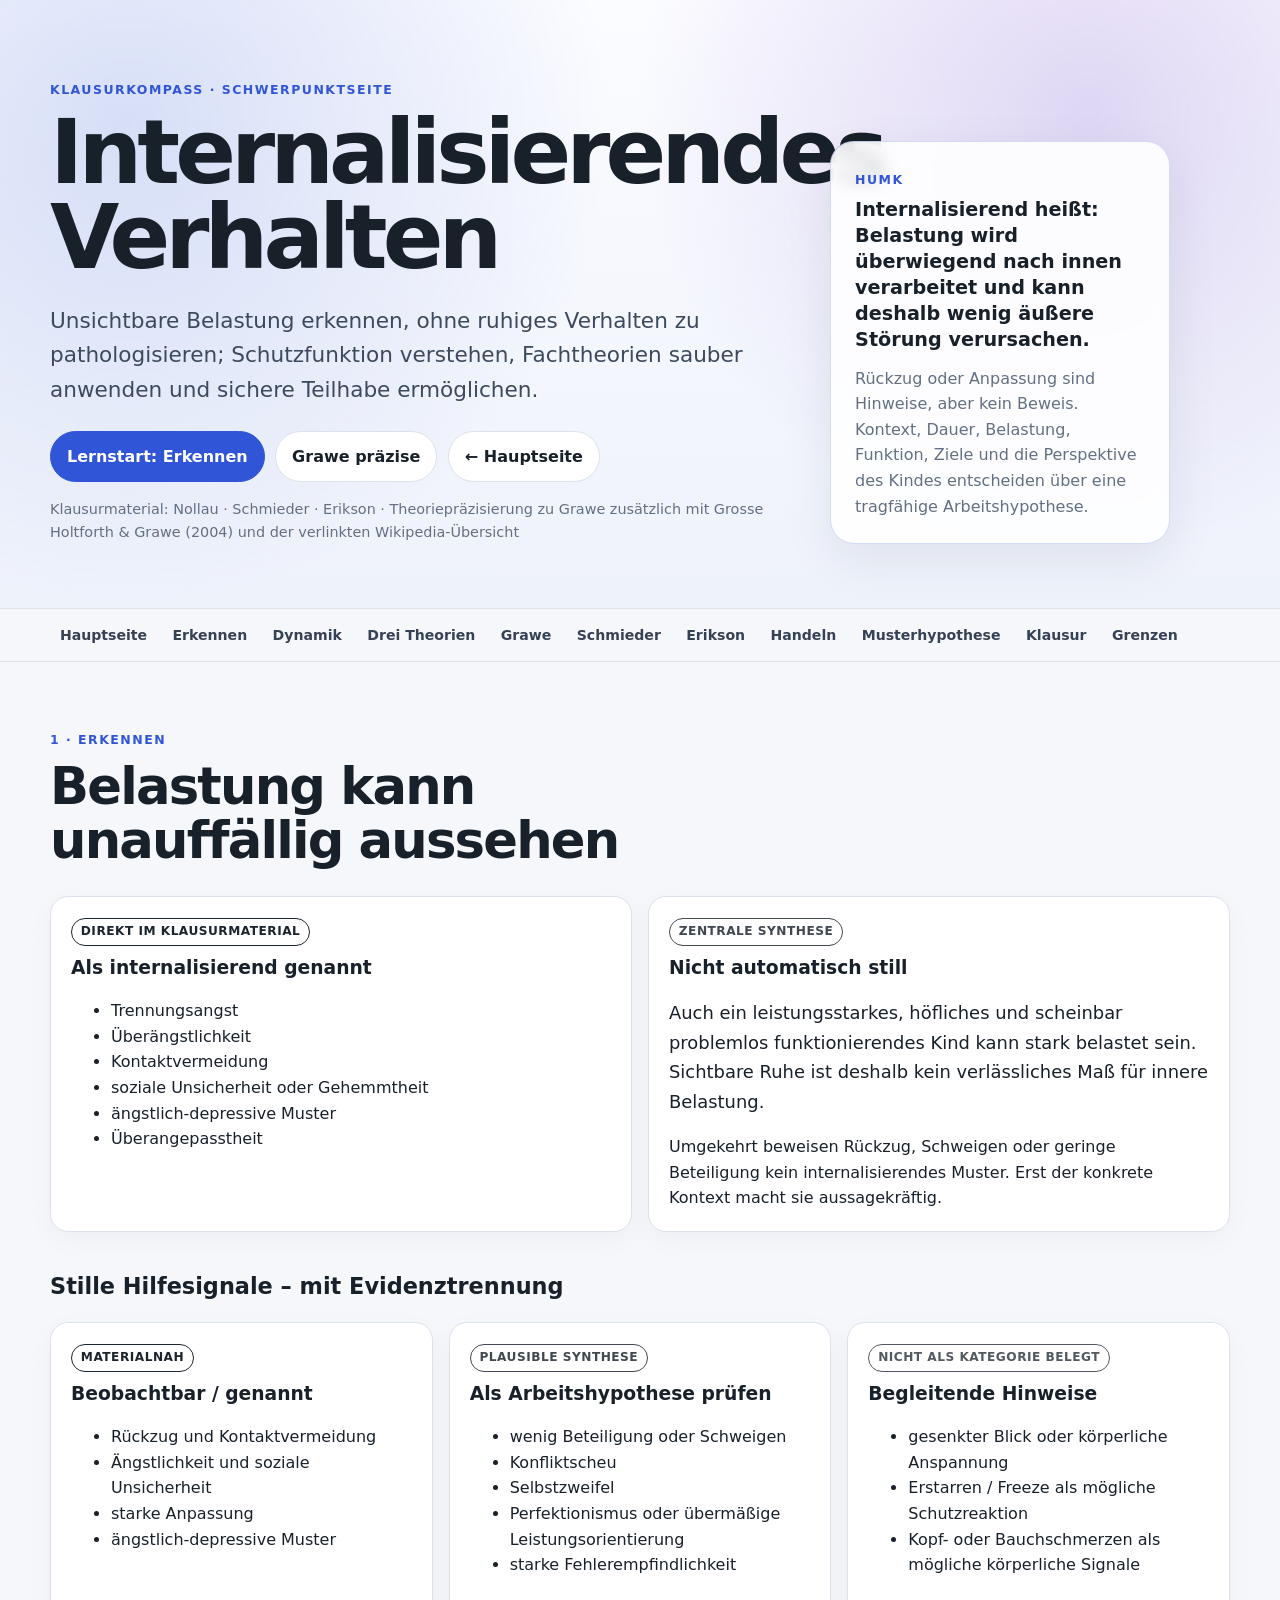
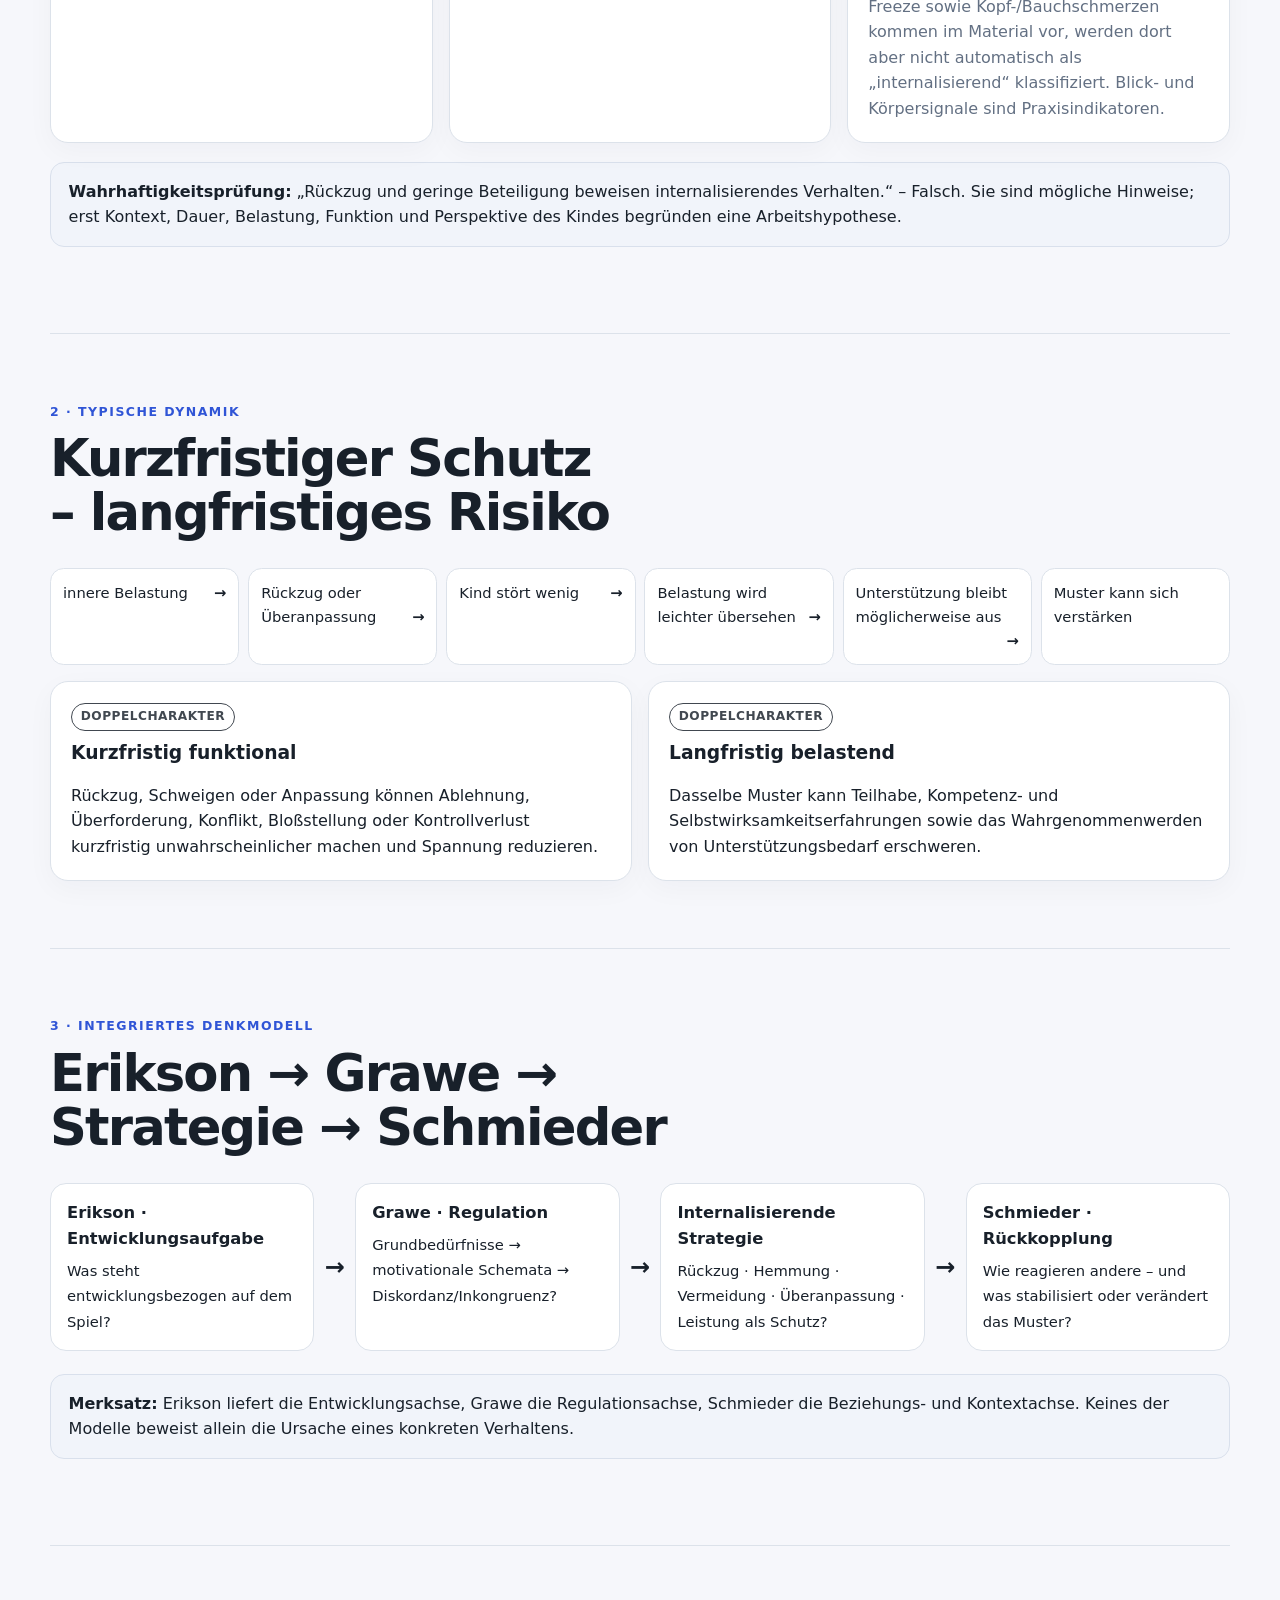
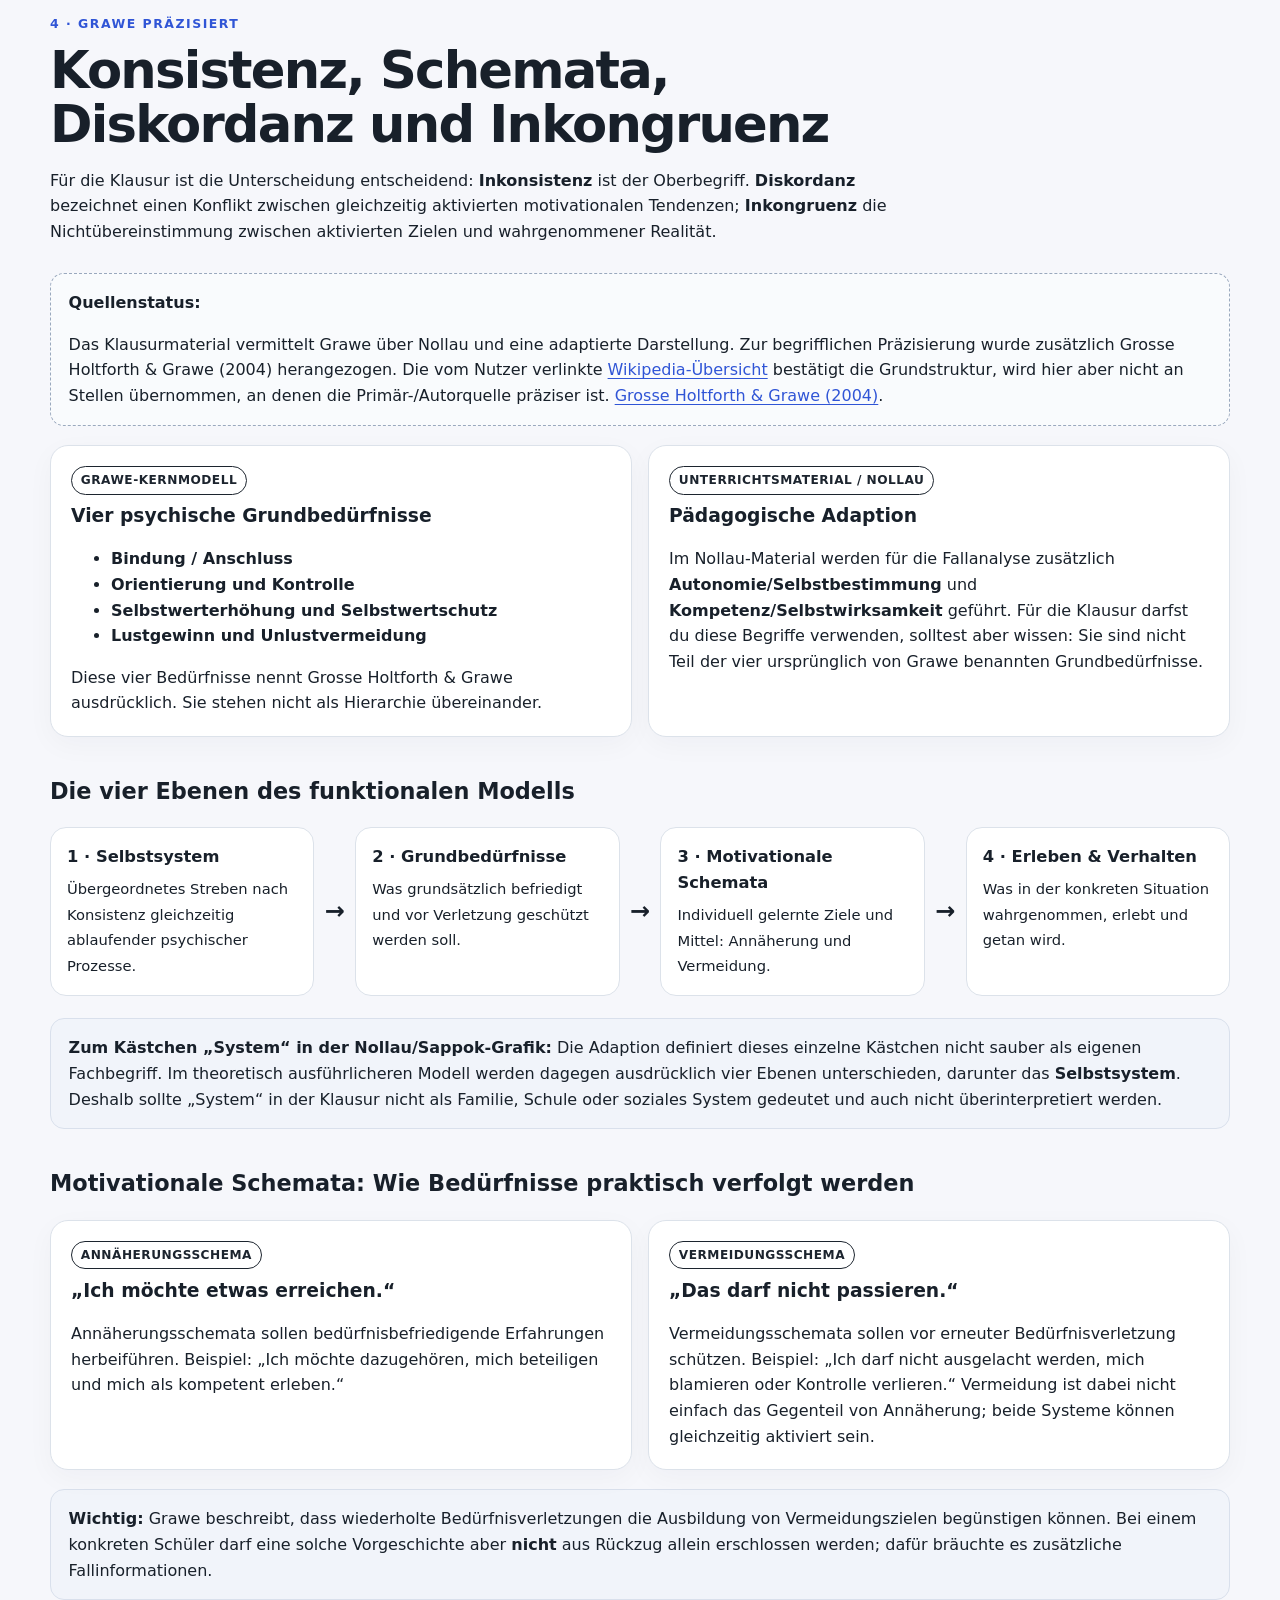
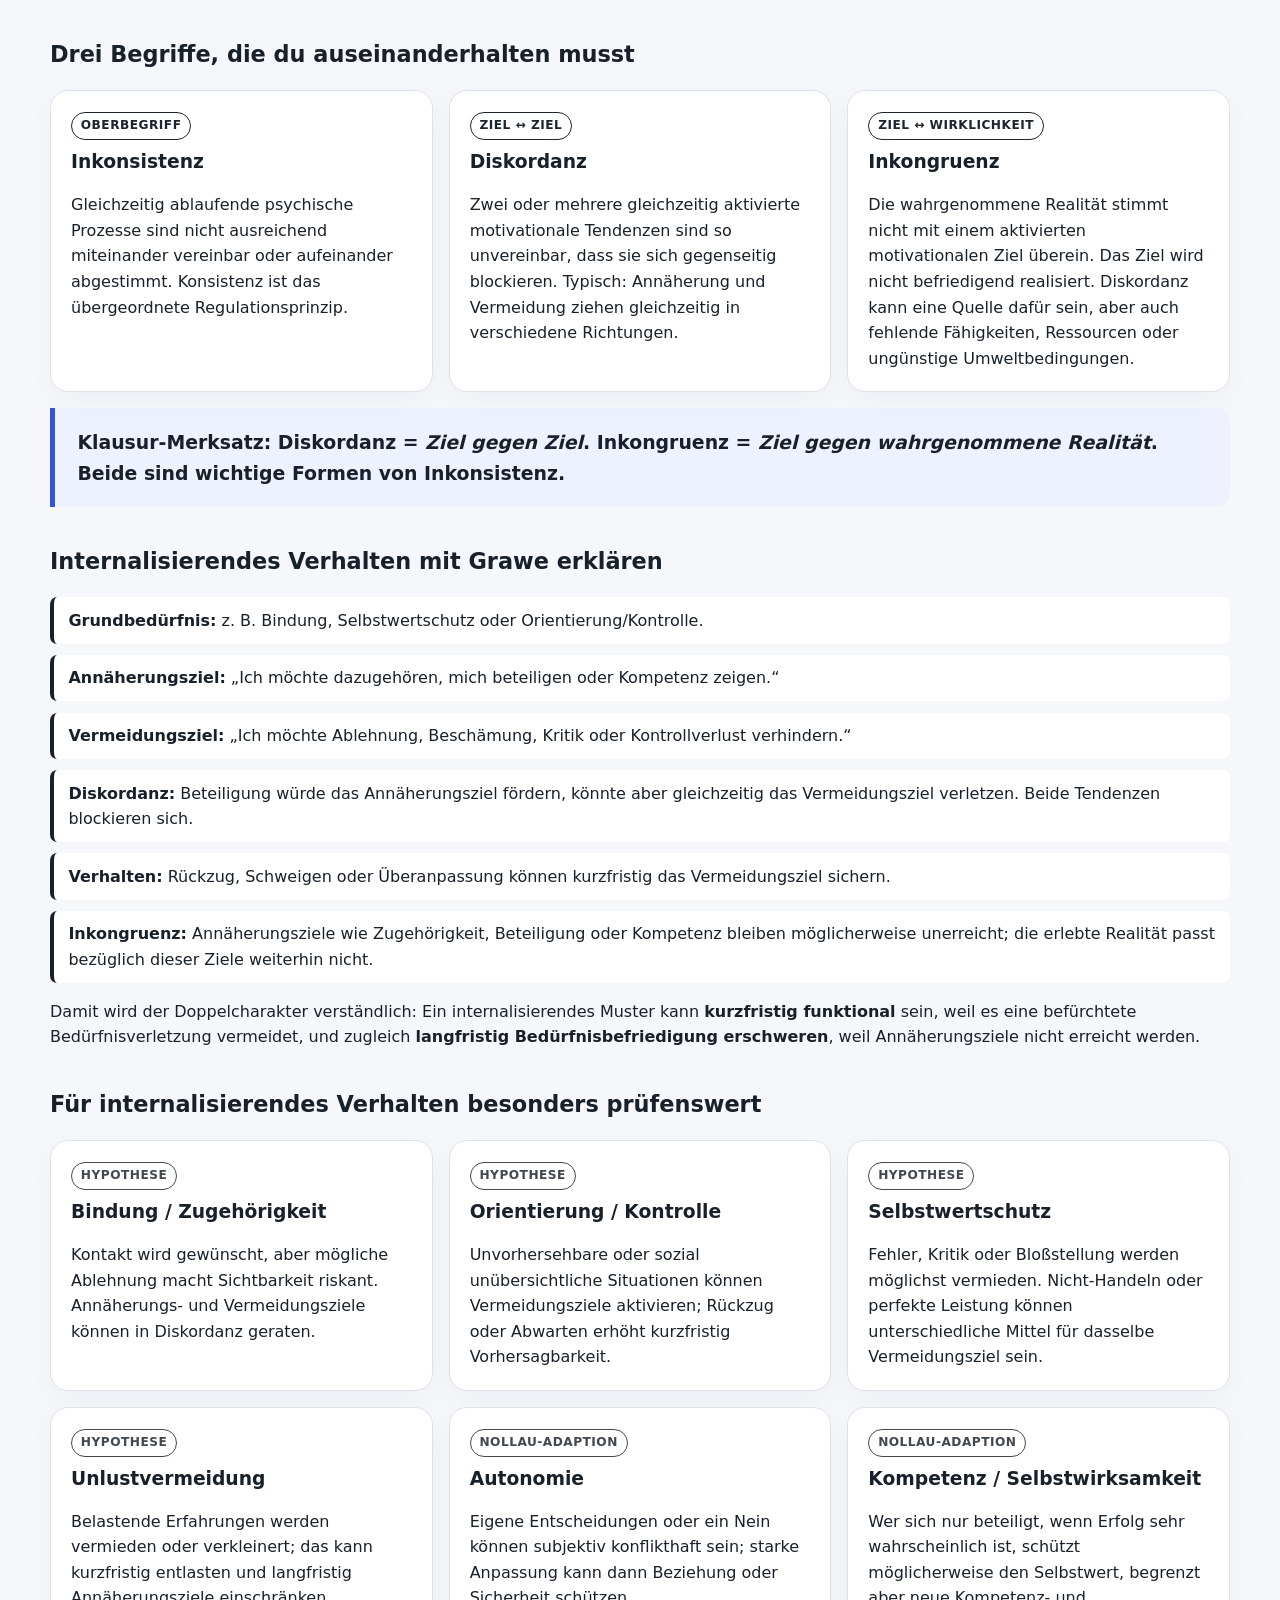
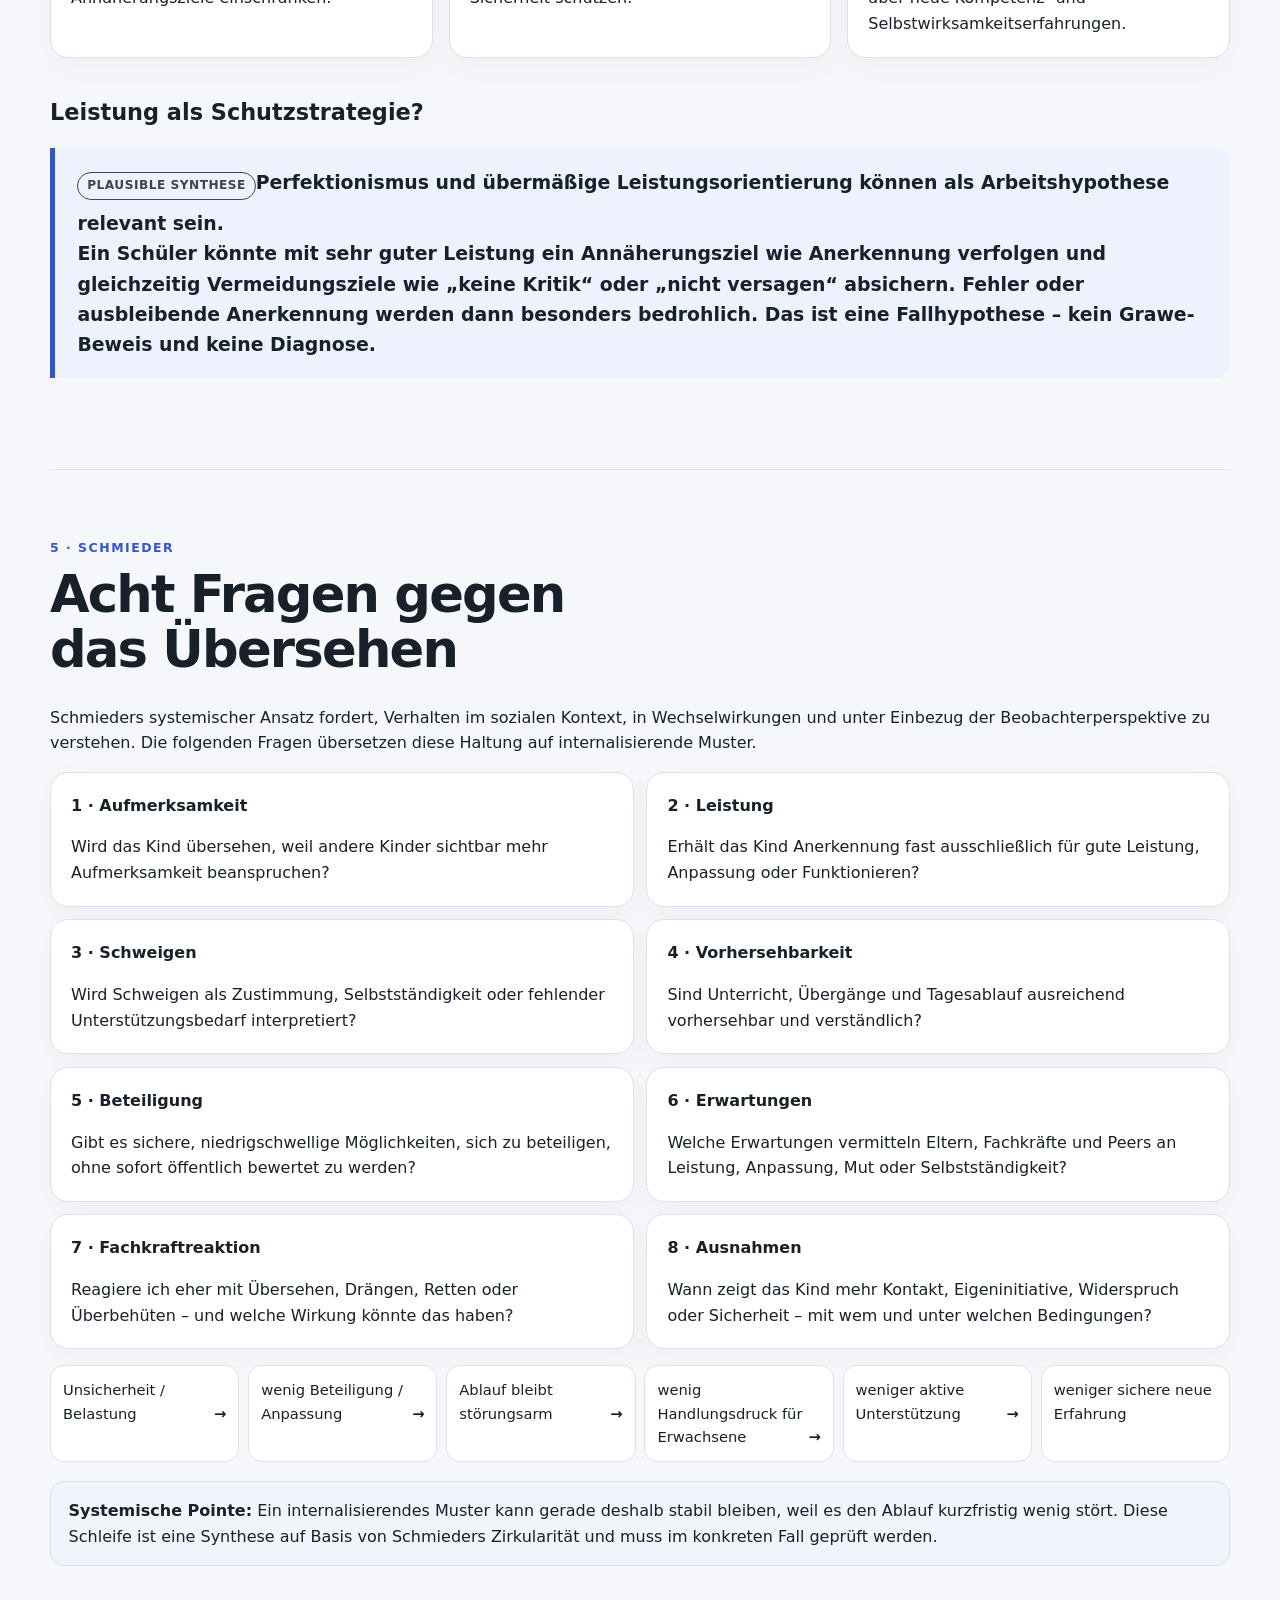
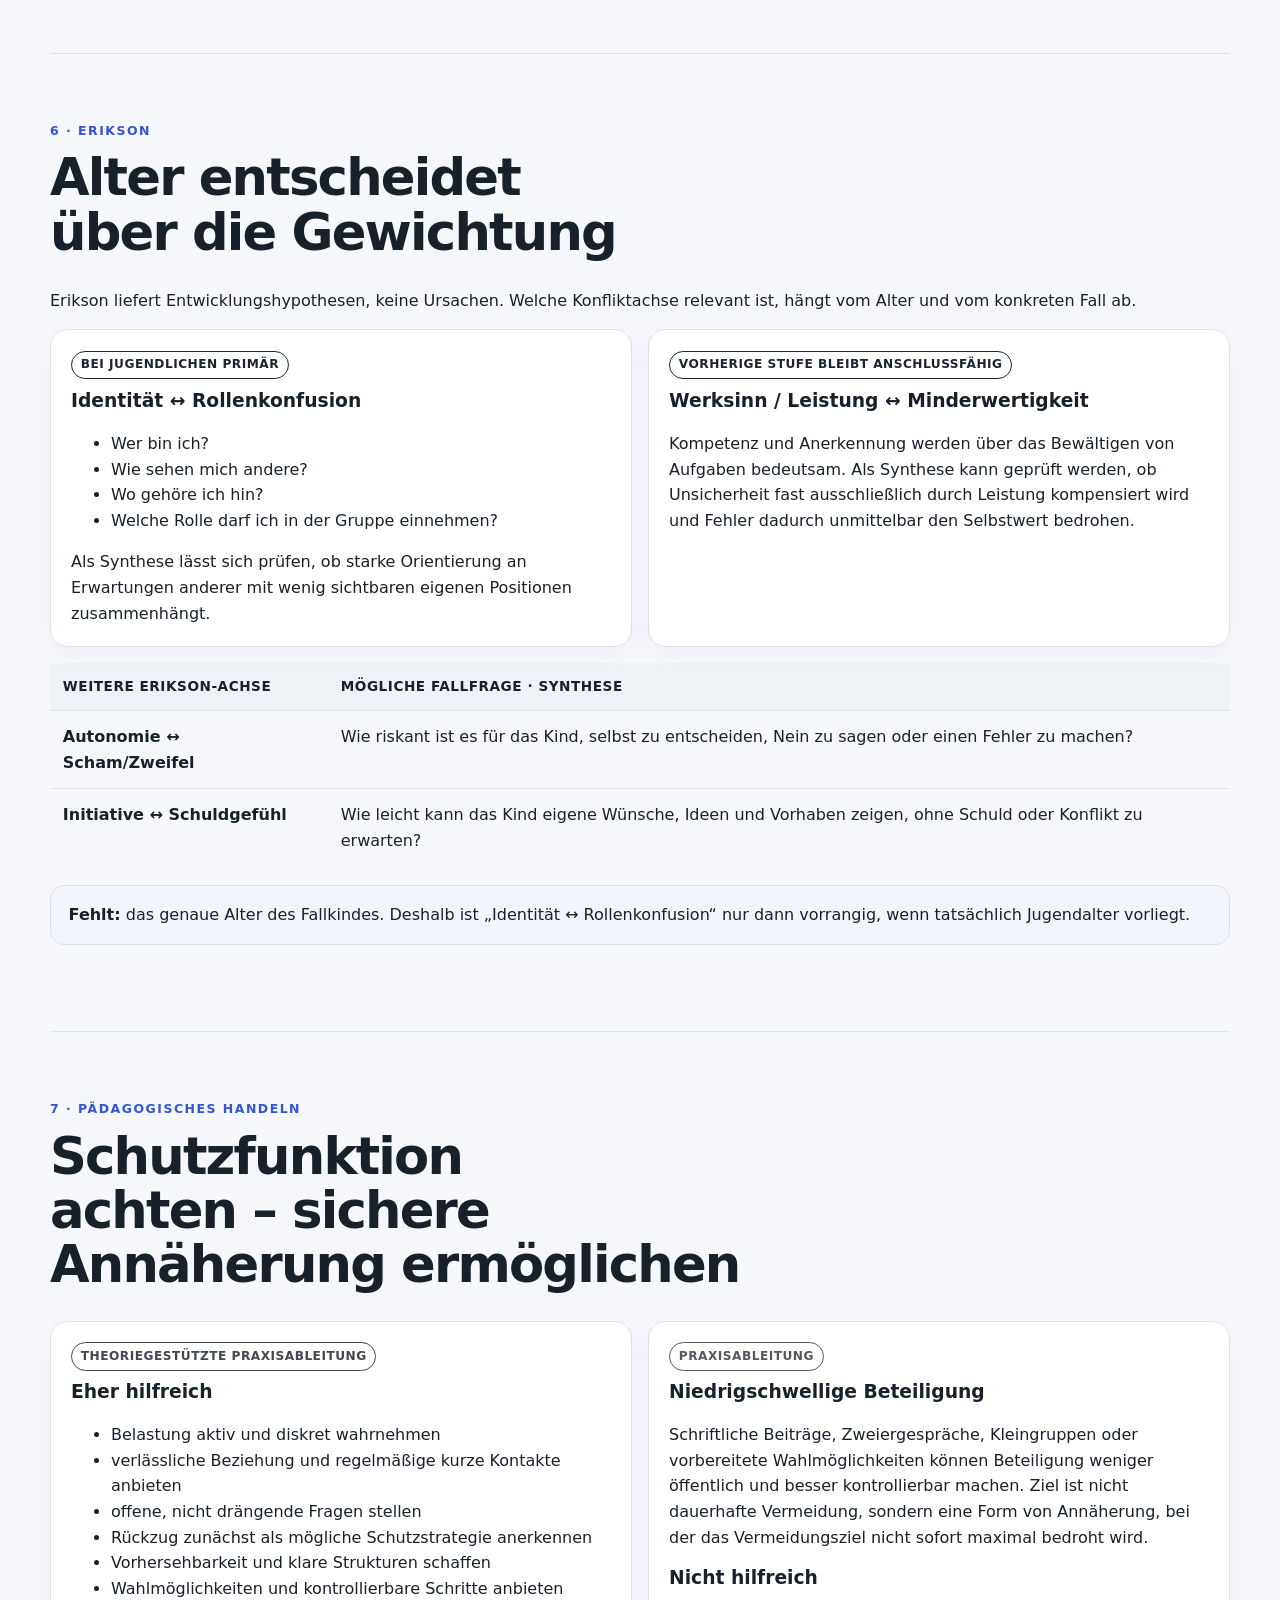
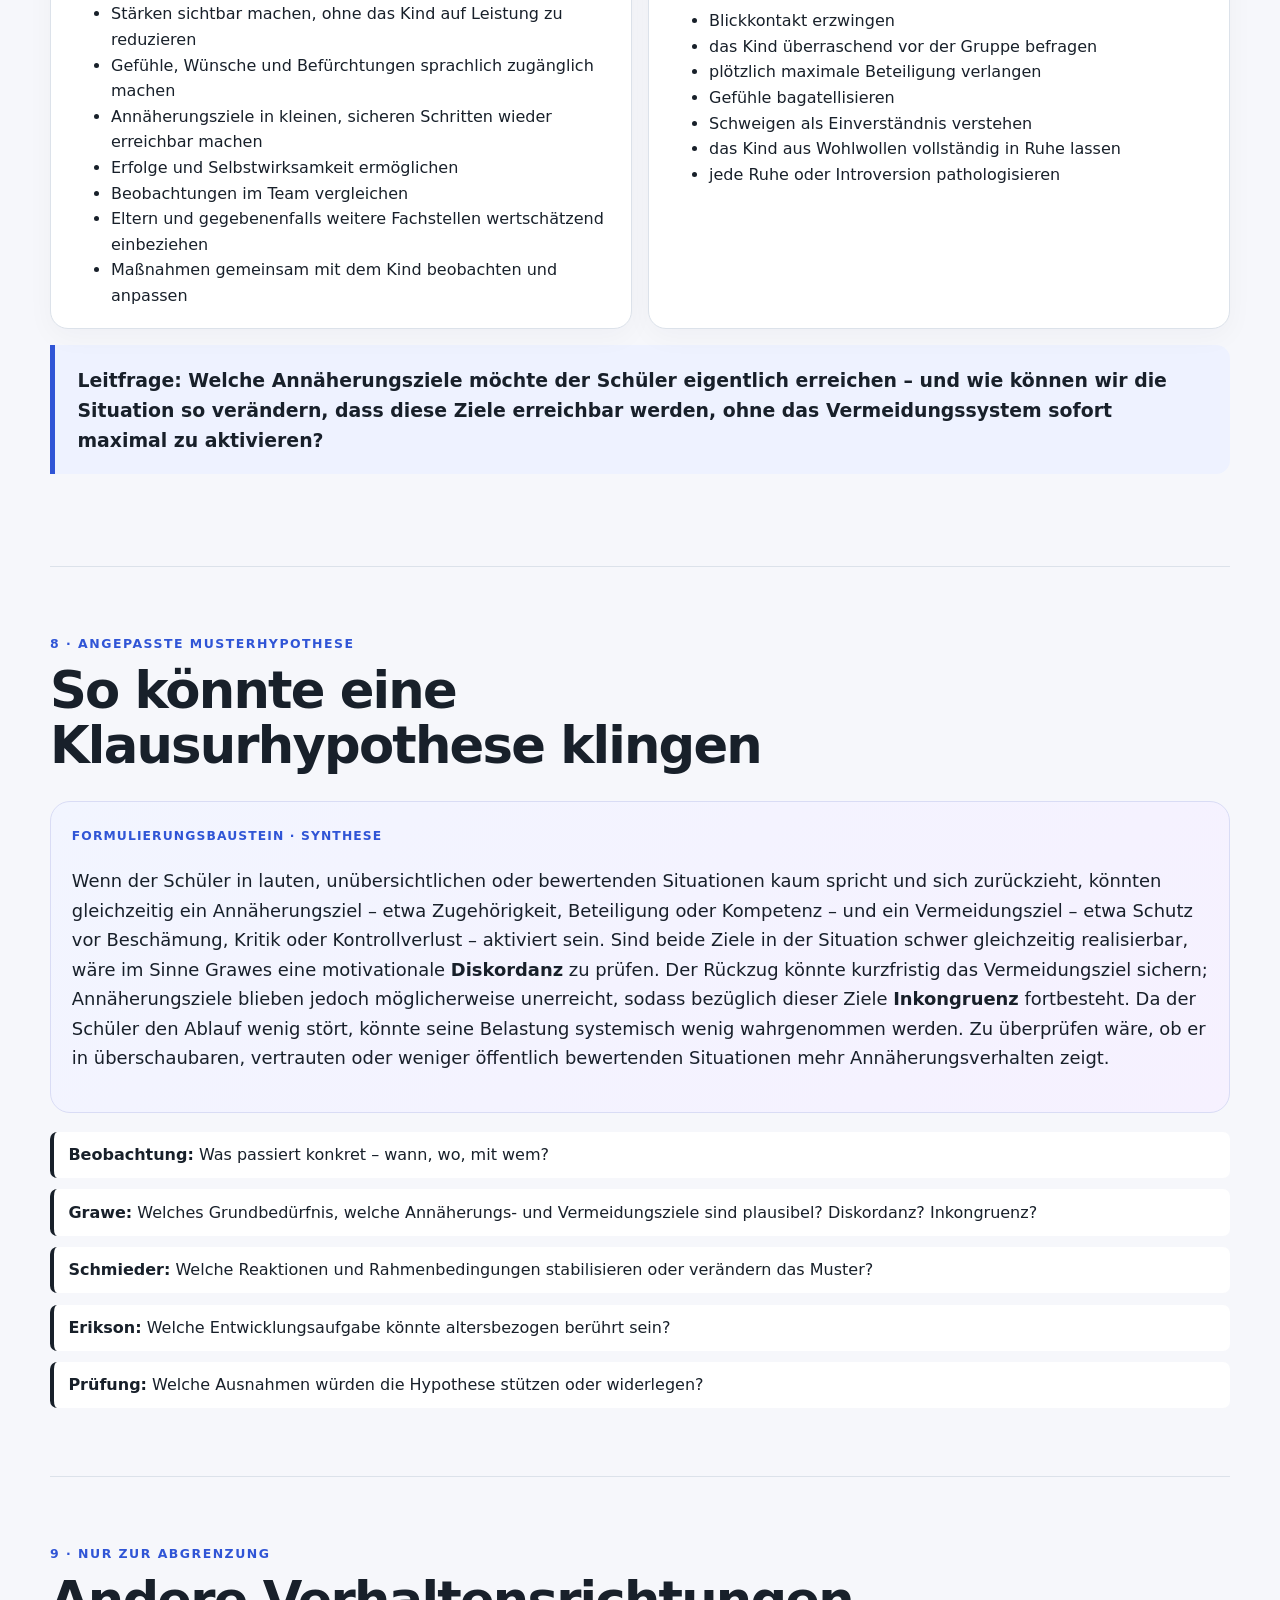
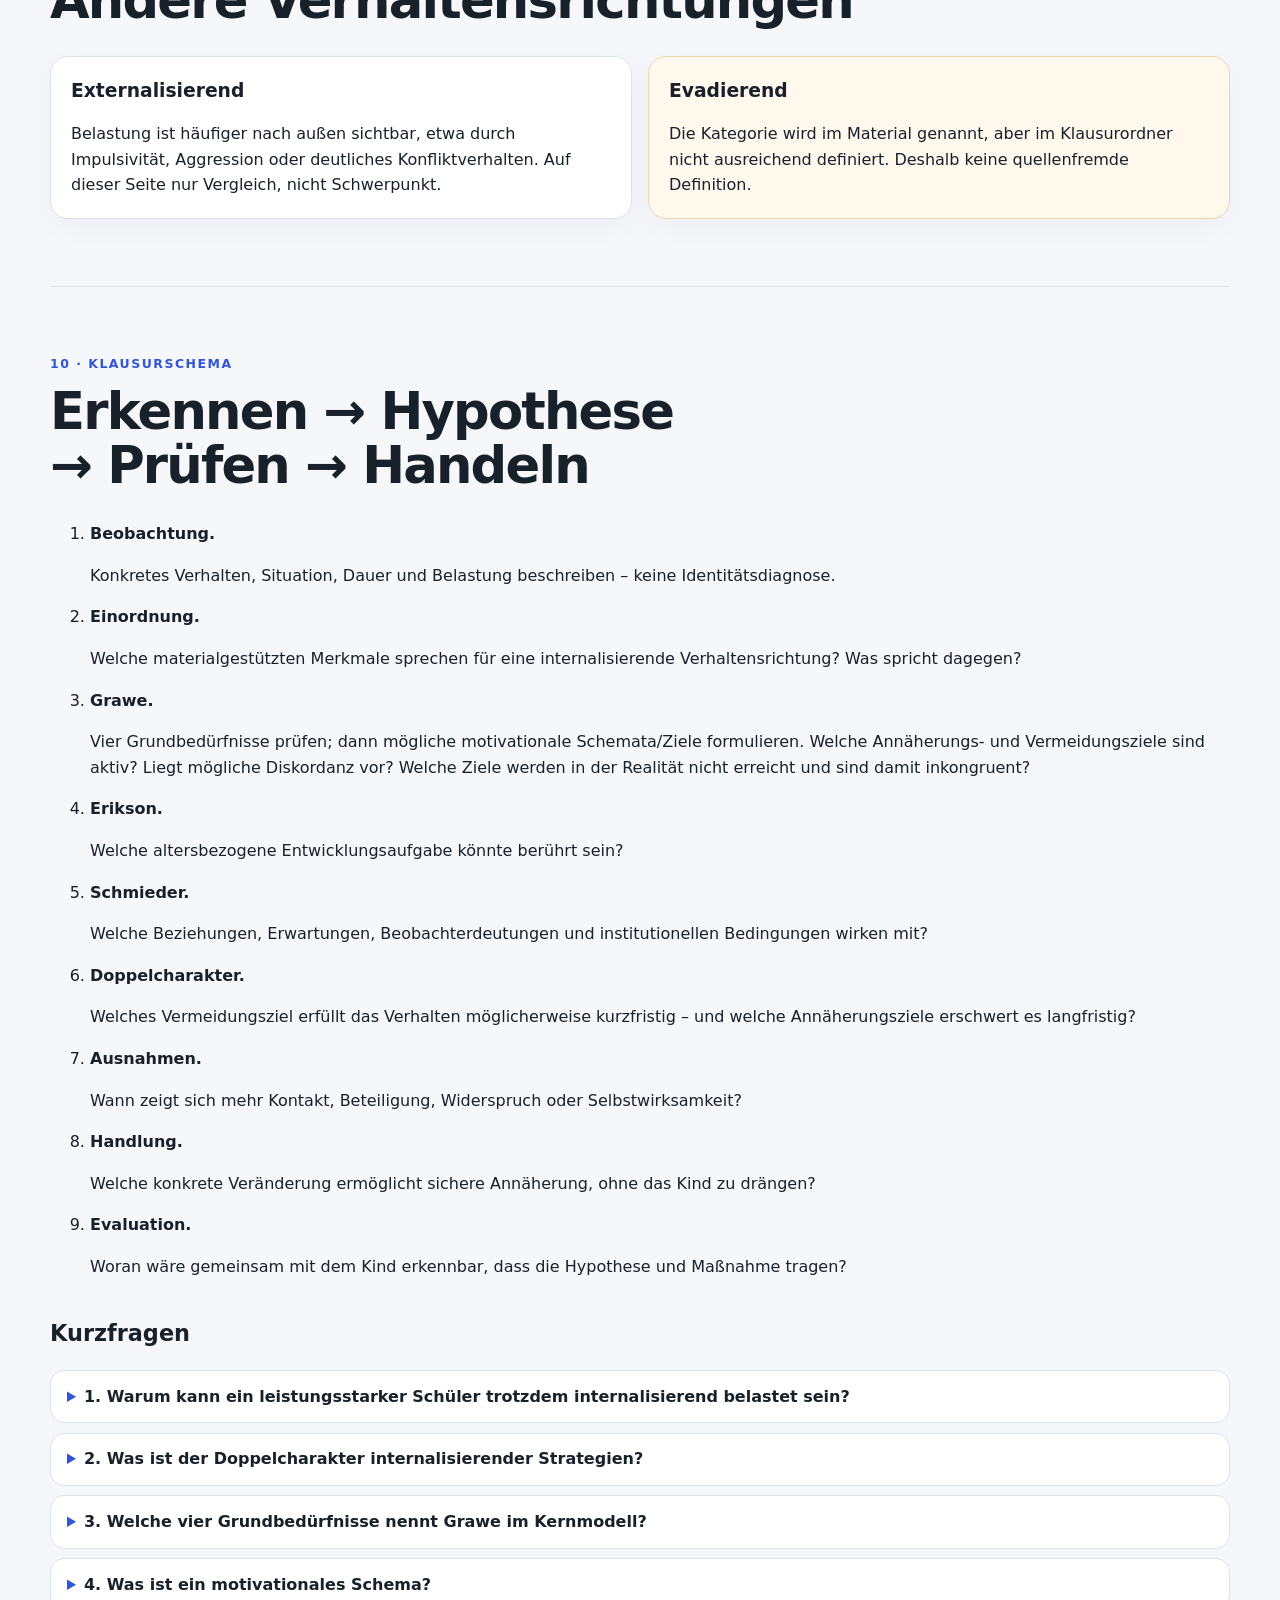
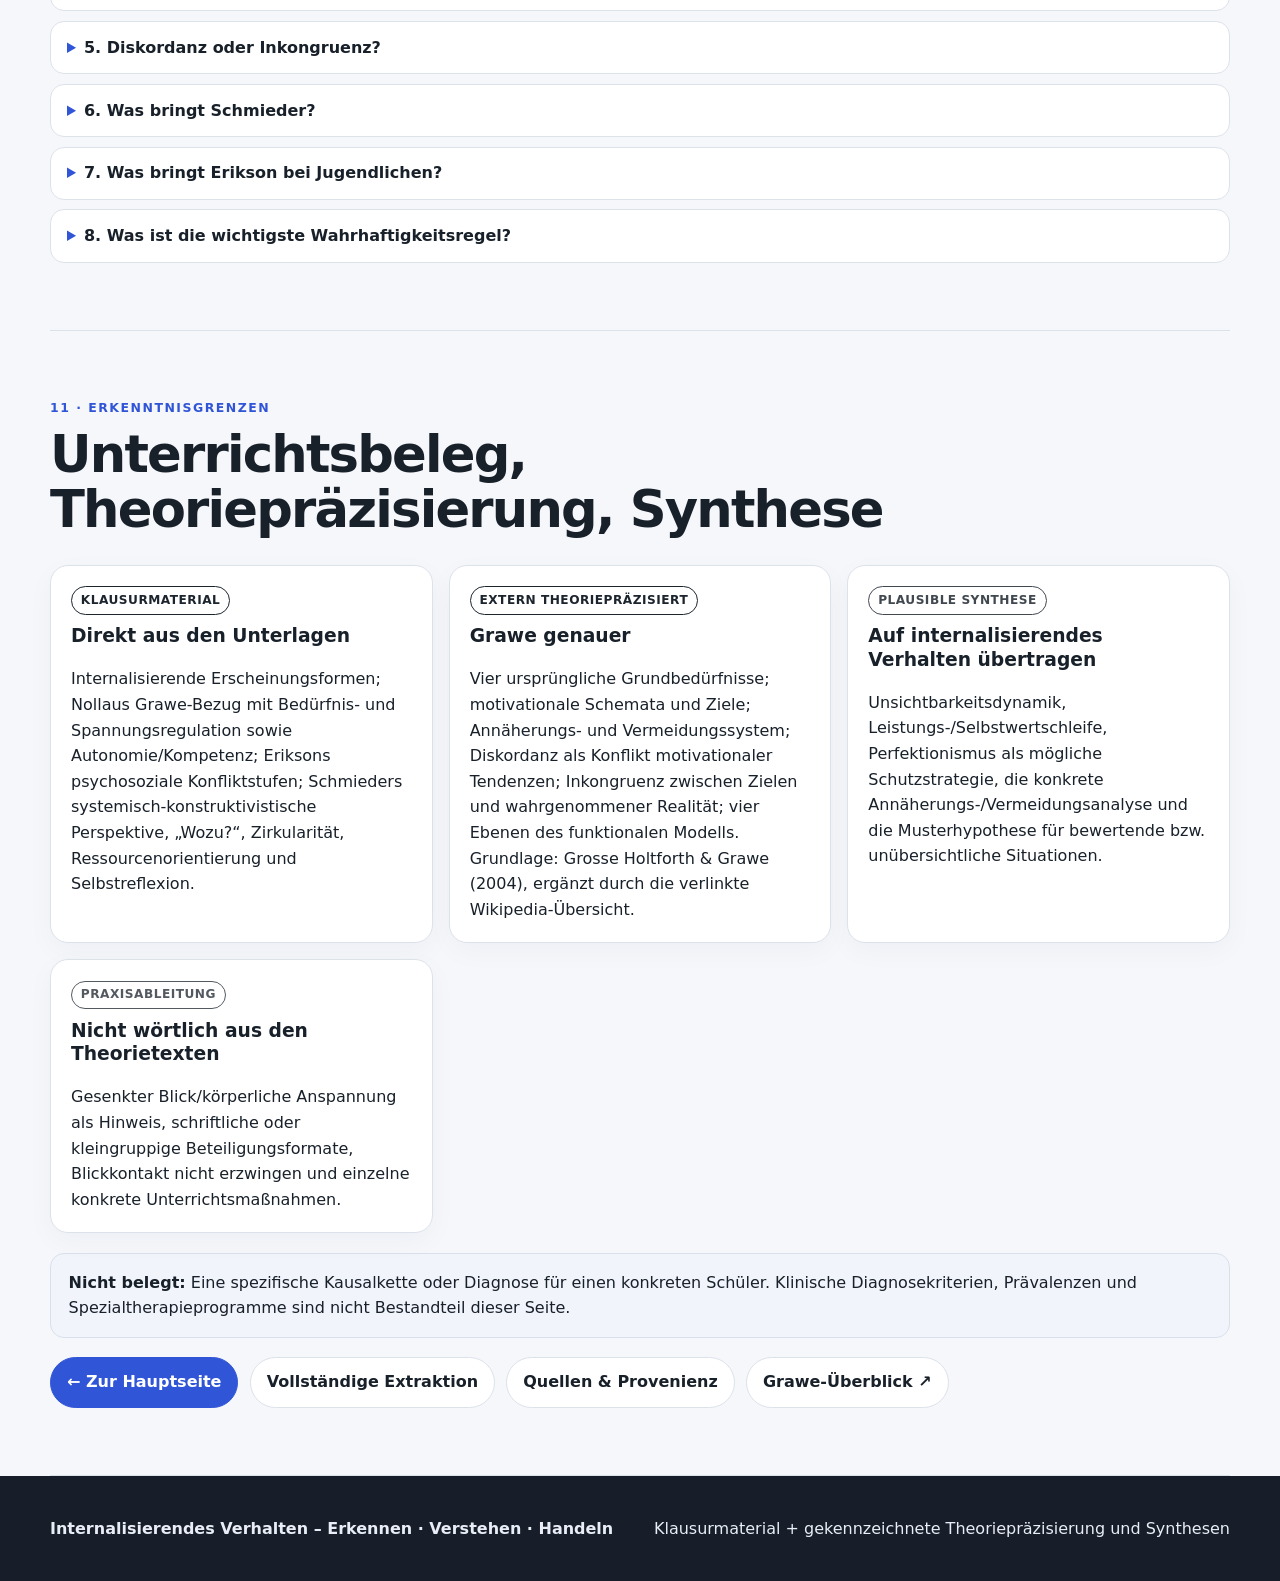
==== commit 1e112b39: "Grawe-Modell für internalisierendes Verhalten präzisieren Trennt Grawe-Kernmodell und Nollau-Adaptio" ====
--- a/internalisierendes-verhalten.html
+++ b/internalisierendes-verhalten.html
@@ -3,7 +3,7 @@
 <head>
   <meta charset="utf-8">
   <meta name="viewport" content="width=device-width,initial-scale=1">
-  <meta name="description" content="Lernzettel zu internalisierendem Verhalten: erkennen, mit Grawe, Schmieder und Erikson verstehen und pädagogisch handeln.">
+  <meta name="description" content="Lernzettel zu internalisierendem Verhalten: erkennen, mit Grawe, Schmieder und Erikson analysieren und pädagogisch handeln. Grawe mit Konsistenz, motivationalen Schemata, Diskordanz und Inkongruenz.">
   <title>Internalisierendes Verhalten – Erkennen · Verstehen · Handeln</title>
   <link rel="stylesheet" href="styles.css">
   <style>
@@ -23,12 +23,11 @@
     .example-chain{display:grid;gap:.7rem}.example-chain>div{border-left:4px solid currentColor;padding:.65rem .9rem;background:var(--surface);border-radius:.45rem}
     .source-split{display:grid;grid-template-columns:repeat(3,minmax(0,1fr));gap:1rem}
     .compare-mini{display:grid;grid-template-columns:1fr 1fr;gap:1rem}.compare-mini>*{height:100%}
-    .thesis{font-size:1.12rem;line-height:1.65}.sister-footer-links{display:flex;flex-wrap:wrap;gap:.7rem;margin-top:1rem}
-    .term-grid{display:grid;grid-template-columns:repeat(3,minmax(0,1fr));gap:.8rem}.term-grid .card{height:100%}
-    .grawe-stack{display:grid;grid-template-columns:repeat(4,minmax(0,1fr));gap:.65rem;margin:1rem 0}.grawe-stack>div{background:var(--surface);border:1px solid var(--line);border-radius:14px;padding:.9rem}.grawe-stack strong{display:block;margin-bottom:.35rem}
-    .formula{font-weight:800;font-size:1.03rem;background:var(--surface-2);border-radius:12px;padding:.9rem 1rem;margin:.8rem 0}
-    .web-source{font-size:.9rem;color:var(--muted)}
-    @media (max-width:1000px){.theory-flow{grid-template-columns:1fr}.theory-arrow{transform:rotate(90deg);justify-self:center}.lens-grid,.signal-grid,.source-split,.term-grid,.grawe-stack{grid-template-columns:1fr}.loop{grid-template-columns:1fr}.loop>div:not(:last-child)::after{content:'↓'}}
+    .thesis{font-size:1.12rem;line-height:1.65}
+    .sister-footer-links{display:flex;flex-wrap:wrap;gap:.7rem;margin-top:1rem}
+    .term-grid{display:grid;grid-template-columns:repeat(3,minmax(0,1fr));gap:1rem;margin:1rem 0}.term-grid>*{height:100%}
+    .source-callout{margin:1.2rem 0;padding:1rem 1.1rem;border:1px dashed #9aa9be;border-radius:14px;background:#f9fbfd}.source-callout p:last-child{margin-bottom:0}
+    @media (max-width:1000px){.theory-flow{grid-template-columns:1fr}.theory-arrow{transform:rotate(90deg);justify-self:center}.lens-grid,.signal-grid,.source-split,.term-grid{grid-template-columns:1fr}.loop{grid-template-columns:1fr}.loop>div:not(:last-child)::after{content:'↓'}}
     @media (max-width:760px){.two-track,.question-grid,.check-grid,.compare-mini{grid-template-columns:1fr}.axis-table{font-size:.92rem}}
   </style>
 </head>
@@ -37,99 +36,101 @@
 <header class="hero"><div class="wrap hero-grid"><div>
   <p class="eyebrow">Klausurkompass · Schwerpunktseite</p>
   <h1>Internalisierendes Verhalten</h1>
-  <p class="lead">Unsichtbare Belastung erkennen, ohne ruhiges Verhalten zu pathologisieren; Schutzfunktion verstehen, Beziehung und sichere Teilhabe ermöglichen.</p>
-  <div class="hero-actions sister-nav"><a class="button primary" href="#erkennen">Lernstart: Erkennen</a><a class="button" href="index.html">← Hauptseite</a></div>
-  <p class="source-note">Unterrichtsmaterialien + fachliche Präzisierung der Grawe-Begriffe über Grosse Holtforth &amp; Grawe (2004) sowie den aktuellen Wikipedia-Artikel · Synthesen und Praxisableitungen sind gekennzeichnet</p>
-</div><div class="core-card"><span class="core-label">HUMK</span><strong>Internalisierend heißt: Belastung wird überwiegend nach innen verarbeitet und kann deshalb wenig äußere Störung verursachen.</strong><p>Rückzug oder Anpassung sind Hinweise, aber kein Beweis. Kontext, Dauer, Belastung, Funktion und die Perspektive des Kindes entscheiden über eine tragfähige Arbeitshypothese.</p></div></div></header>
+  <p class="lead">Unsichtbare Belastung erkennen, ohne ruhiges Verhalten zu pathologisieren; Schutzfunktion verstehen, Fachtheorien sauber anwenden und sichere Teilhabe ermöglichen.</p>
+  <div class="hero-actions sister-nav"><a class="button primary" href="#erkennen">Lernstart: Erkennen</a><a class="button" href="#grawe">Grawe präzise</a><a class="button" href="index.html">← Hauptseite</a></div>
+  <p class="source-note">Klausurmaterial: Nollau · Schmieder · Erikson · Theoriepräzisierung zu Grawe zusätzlich mit Grosse Holtforth & Grawe (2004) und der verlinkten Wikipedia-Übersicht</p>
+</div><div class="core-card"><span class="core-label">HUMK</span><strong>Internalisierend heißt: Belastung wird überwiegend nach innen verarbeitet und kann deshalb wenig äußere Störung verursachen.</strong><p>Rückzug oder Anpassung sind Hinweise, aber kein Beweis. Kontext, Dauer, Belastung, Funktion, Ziele und die Perspektive des Kindes entscheiden über eine tragfähige Arbeitshypothese.</p></div></div></header>
 
 <nav class="topnav"><div class="wrap nav-inner"><a href="index.html">Hauptseite</a><a href="#erkennen">Erkennen</a><a href="#dynamik">Dynamik</a><a href="#modell">Drei Theorien</a><a href="#grawe">Grawe</a><a href="#schmieder">Schmieder</a><a href="#erikson">Erikson</a><a href="#handeln">Handeln</a><a href="#musterhypothese">Musterhypothese</a><a href="#klausur">Klausur</a><a href="#grenzen">Grenzen</a></div></nav>
 
 <main id="inhalt" class="wrap">
 <section id="erkennen" class="section"><div class="section-head"><p class="eyebrow">1 · Erkennen</p><h2>Belastung kann unauffällig aussehen</h2></div>
 <div class="two-track">
-<article class="panel"><span class="evidence-badge evidence-direct">Direkt belegt</span><h3>Im Material ausdrücklich internalisierend</h3><ul><li>Trennungsangst</li><li>Überängstlichkeit</li><li>Kontaktvermeidung</li><li>soziale Unsicherheit oder Gehemmtheit</li><li>ängstlich-depressive Muster</li><li>Überangepasstheit</li></ul></article>
+<article class="panel"><span class="evidence-badge evidence-direct">Direkt im Klausurmaterial</span><h3>Als internalisierend genannt</h3><ul><li>Trennungsangst</li><li>Überängstlichkeit</li><li>Kontaktvermeidung</li><li>soziale Unsicherheit oder Gehemmtheit</li><li>ängstlich-depressive Muster</li><li>Überangepasstheit</li></ul></article>
 <article class="panel"><span class="evidence-badge evidence-synthesis">Zentrale Synthese</span><h3>Nicht automatisch still</h3><p class="thesis">Auch ein leistungsstarkes, höfliches und scheinbar problemlos funktionierendes Kind kann stark belastet sein. Sichtbare Ruhe ist deshalb kein verlässliches Maß für innere Belastung.</p><p>Umgekehrt beweisen Rückzug, Schweigen oder geringe Beteiligung kein internalisierendes Muster. Erst der konkrete Kontext macht sie aussagekräftig.</p></article>
 </div>
 <h3 class="subhead">Stille Hilfesignale – mit Evidenztrennung</h3>
 <div class="signal-grid">
 <article class="card"><span class="evidence-badge evidence-direct">Materialnah</span><h3>Beobachtbar / genannt</h3><ul><li>Rückzug und Kontaktvermeidung</li><li>Ängstlichkeit und soziale Unsicherheit</li><li>starke Anpassung</li><li>ängstlich-depressive Muster</li></ul></article>
 <article class="card"><span class="evidence-badge evidence-synthesis">Plausible Synthese</span><h3>Als Arbeitshypothese prüfen</h3><ul><li>wenig Beteiligung oder Schweigen</li><li>Konfliktscheu</li><li>Selbstzweifel</li><li>Perfektionismus oder übermäßige Leistungsorientierung</li><li>starke Fehlerempfindlichkeit</li></ul></article>
-<article class="card"><span class="evidence-badge evidence-practice">Nicht als Kategorie belegt</span><h3>Begleitende Hinweise</h3><ul><li>gesenkter Blick oder körperliche Anspannung</li><li>Erstarren / Freeze als mögliche Schutzreaktion</li><li>Kopf- oder Bauchschmerzen als mögliche körperliche Signale</li></ul><p class="muted">Freeze sowie Kopf-/Bauchschmerzen kommen im Material vor, werden dort aber nicht automatisch als „internalisierend“ klassifiziert. Blick- und Körpersignale sind Praxisindikatoren, keine Aussage der drei Theorietexte.</p></article>
-</div>
-<aside class="notice"><strong>Wahrhaftigkeitsprüfung:</strong> Rückzug und geringe Beteiligung beweisen kein internalisierendes Verhalten. Erst Kontext, Dauer, Belastung, Funktion und Perspektive des Kindes begründen eine Arbeitshypothese.</aside>
+<article class="card"><span class="evidence-badge evidence-practice">Nicht als Kategorie belegt</span><h3>Begleitende Hinweise</h3><ul><li>gesenkter Blick oder körperliche Anspannung</li><li>Erstarren / Freeze als mögliche Schutzreaktion</li><li>Kopf- oder Bauchschmerzen als mögliche körperliche Signale</li></ul><p class="muted">Freeze sowie Kopf-/Bauchschmerzen kommen im Material vor, werden dort aber nicht automatisch als „internalisierend“ klassifiziert. Blick- und Körpersignale sind Praxisindikatoren.</p></article>
+</div>
+<aside class="notice"><strong>Wahrhaftigkeitsprüfung:</strong> „Rückzug und geringe Beteiligung beweisen internalisierendes Verhalten.“ – Falsch. Sie sind mögliche Hinweise; erst Kontext, Dauer, Belastung, Funktion und Perspektive des Kindes begründen eine Arbeitshypothese.</aside>
 </section>
 
 <section id="dynamik" class="section"><div class="section-head"><p class="eyebrow">2 · Typische Dynamik</p><h2>Kurzfristiger Schutz – langfristiges Risiko</h2></div>
 <div class="loop"><div>innere Belastung</div><div>Rückzug oder Überanpassung</div><div>Kind stört wenig</div><div>Belastung wird leichter übersehen</div><div>Unterstützung bleibt möglicherweise aus</div><div>Muster kann sich verstärken</div></div>
-<div class="two-track"><article class="panel"><span class="evidence-badge evidence-synthesis">Doppelcharakter</span><h3>Kurzfristig funktional</h3><p>Rückzug, Schweigen oder Anpassung können Ablehnung, Überforderung, Konflikt, Bloßstellung oder Kontrollverlust kurzfristig unwahrscheinlicher machen und Spannung reduzieren.</p></article><article class="panel"><span class="evidence-badge evidence-synthesis">Doppelcharakter</span><h3>Langfristig belastend</h3><p>Dasselbe Muster kann Teilhabe, Kompetenz- und Selbstwirksamkeitserfahrungen sowie das Wahrgenommenwerden von Unterstützungsbedarf erschweren.</p></article></div>
+<div class="two-track">
+<article class="panel"><span class="evidence-badge evidence-synthesis">Doppelcharakter</span><h3>Kurzfristig funktional</h3><p>Rückzug, Schweigen oder Anpassung können Ablehnung, Überforderung, Konflikt, Bloßstellung oder Kontrollverlust kurzfristig unwahrscheinlicher machen und Spannung reduzieren.</p></article>
+<article class="panel"><span class="evidence-badge evidence-synthesis">Doppelcharakter</span><h3>Langfristig belastend</h3><p>Dasselbe Muster kann Teilhabe, Kompetenz- und Selbstwirksamkeitserfahrungen sowie das Wahrgenommenwerden von Unterstützungsbedarf erschweren.</p></article>
+</div>
 </section>
 
 <section id="modell" class="section"><div class="section-head"><p class="eyebrow">3 · Integriertes Denkmodell</p><h2>Erikson → Grawe → Strategie → Schmieder</h2></div>
 <div class="theory-flow" aria-label="Erikson Grawe internalisierendes Verhalten Schmieder">
   <div class="theory-step"><strong>Erikson · Entwicklungsaufgabe</strong><span>Was steht entwicklungsbezogen auf dem Spiel?</span></div><div class="theory-arrow">→</div>
-  <div class="theory-step"><strong>Grawe · Ziele / Konsistenz</strong><span>Welche motivationalen Ziele werden verfolgt – und wo entstehen Diskordanz oder Inkongruenz?</span></div><div class="theory-arrow">→</div>
+  <div class="theory-step"><strong>Grawe · Regulation</strong><span>Grundbedürfnisse → motivationale Schemata → Diskordanz/Inkongruenz?</span></div><div class="theory-arrow">→</div>
   <div class="theory-step"><strong>Internalisierende Strategie</strong><span>Rückzug · Hemmung · Vermeidung · Überanpassung · Leistung als Schutz?</span></div><div class="theory-arrow">→</div>
   <div class="theory-step"><strong>Schmieder · Rückkopplung</strong><span>Wie reagieren andere – und was stabilisiert oder verändert das Muster?</span></div>
 </div>
 <aside class="notice"><strong>Merksatz:</strong> Erikson liefert die Entwicklungsachse, Grawe die Regulationsachse, Schmieder die Beziehungs- und Kontextachse. Keines der Modelle beweist allein die Ursache eines konkreten Verhaltens.</aside>
 </section>
 
-<section id="grawe" class="section"><div class="section-head"><p class="eyebrow">4 · Grawe präzisiert</p><h2>Konsistenz, motivationale Schemata, Diskordanz und Inkongruenz</h2><p>Das Unterrichtsmaterial arbeitet mit einer pädagogischen Adaption des Grawe-Modells. Für die Klausur ist es hilfreich, diese Adaption von Grawes ursprünglicher Theorie zu unterscheiden.</p></div>
-
-<div class="two-track">
-<article class="panel"><span class="evidence-badge evidence-direct">Grawe / Grosse Holtforth &amp; Grawe</span><h3>Vier originäre psychische Grundbedürfnisse</h3><ul><li>Bindung und Anschluss</li><li>Orientierung und Kontrolle</li><li>Selbstwerterhöhung und Selbstwertschutz</li><li>Lustgewinn und Unlustvermeidung</li></ul><p>Die Bedürfnisse stehen gleichwertig nebeneinander; Grawe ordnet sie nicht als Hierarchie.</p></article>
-<article class="panel"><span class="evidence-badge evidence-direct">Unterrichtsmaterial / Nollau-Adaption</span><h3>Pädagogisch erweitert</h3><p>Im Unterrichtsmaterial werden zusätzlich bzw. ausdifferenziert unter anderem <strong>Autonomie</strong> sowie <strong>Kompetenz/Selbstwirksamkeit</strong> als Analysebedürfnisse geführt. Diese Erweiterung ist für eure Fallanalyse sinnvoll, sollte aber nicht als Grawes ursprüngliche Vierer-Liste ausgegeben werden.</p></article>
-</div>
-
-<h3 class="subhead">Vier Ebenen im funktionalen Modell</h3>
-<div class="grawe-stack">
-<div><strong>1 · Selbstsystem</strong><span>Übergeordnete Ebene; Grundprinzip ist das Streben nach Konsistenz gleichzeitig ablaufender psychischer Prozesse.</span></div>
-<div><strong>2 · Grundbedürfnisse</strong><span>Die vier universellen Bedürfnisse bilden die nächste Ebene.</span></div>
-<div><strong>3 · Motivationale Schemata</strong><span>Individuell gelernte Ziele und Mittel, um Bedürfnisse zu befriedigen oder vor Verletzung zu schützen.</span></div>
-<div><strong>4 · Erleben &amp; Verhalten</strong><span>Konkretes Handeln und Erleben in einer Situation.</span></div>
-</div>
-<aside class="notice"><strong>Zur Grafik aus dem Unterricht:</strong> Das dortige Kästchen „System“ lässt sich mit der Grawe-nahen Primärliteratur nun genauer einordnen: Im funktionalen Modell wird auf oberster Ebene das <strong>Selbstsystem</strong> beschrieben. Gemeint ist also nicht die Klasse oder Familie als soziales System, sondern die übergeordnete Organisation des psychischen Geschehens.</aside>
-
-<h3 class="subhead">Motivationale Schemata: Annäherung und Vermeidung</h3>
-<div class="two-track">
-<article class="panel"><h3>Annäherungsschema</h3><p>Individuelle Ziele und Strategien, die bedürfnisbefriedigende Erfahrungen herbeiführen sollen.</p><div class="formula">„Ich möchte dazugehören, mich beteiligen und Kompetenz erleben.“</div></article>
-<article class="panel"><h3>Vermeidungsschema</h3><p>Individuelle Ziele und Strategien, die erneute Verletzung, Bedrohung oder Enttäuschung eines Grundbedürfnisses verhindern sollen.</p><div class="formula">„Ich darf mich nicht blamieren oder abgelehnt werden.“</div></article>
-</div>
-<p class="muted">Wichtig: Vermeidung ist bei Grawe nicht einfach das Gegenteil von Annäherung. Beide Regulationsrichtungen können gleichzeitig aktiviert sein.</p>
-
-<h3 class="subhead">Die drei Begriffe für die Klausur</h3>
+<section id="grawe" class="section"><div class="section-head"><p class="eyebrow">4 · Grawe präzisiert</p><h2>Konsistenz, Schemata, Diskordanz und Inkongruenz</h2><p>Für die Klausur ist die Unterscheidung entscheidend: <strong>Inkonsistenz</strong> ist der Oberbegriff. <strong>Diskordanz</strong> bezeichnet einen Konflikt zwischen gleichzeitig aktivierten motivationalen Tendenzen; <strong>Inkongruenz</strong> die Nichtübereinstimmung zwischen aktivierten Zielen und wahrgenommener Realität.</p></div>
+
+<div class="source-callout"><strong>Quellenstatus:</strong><p>Das Klausurmaterial vermittelt Grawe über Nollau und eine adaptierte Darstellung. Zur begrifflichen Präzisierung wurde zusätzlich Grosse Holtforth & Grawe (2004) herangezogen. Die vom Nutzer verlinkte <a href="https://de.wikipedia.org/wiki/Konsistenztheorie_von_Klaus_Grawe" target="_blank" rel="noreferrer">Wikipedia-Übersicht</a> bestätigt die Grundstruktur, wird hier aber nicht an Stellen übernommen, an denen die Primär-/Autorquelle präziser ist. <a href="https://www.researchgate.net/publication/215549113_Inkongruenz_und_Fallkonzeption_in_der_Psychologischen_Therapie" target="_blank" rel="noreferrer">Grosse Holtforth & Grawe (2004)</a>.</p></div>
+
+<div class="two-track">
+<article class="panel"><span class="evidence-badge evidence-direct">Grawe-Kernmodell</span><h3>Vier psychische Grundbedürfnisse</h3><ul><li><strong>Bindung / Anschluss</strong></li><li><strong>Orientierung und Kontrolle</strong></li><li><strong>Selbstwerterhöhung und Selbstwertschutz</strong></li><li><strong>Lustgewinn und Unlustvermeidung</strong></li></ul><p>Diese vier Bedürfnisse nennt Grosse Holtforth & Grawe ausdrücklich. Sie stehen nicht als Hierarchie übereinander.</p></article>
+<article class="panel"><span class="evidence-badge evidence-direct">Unterrichtsmaterial / Nollau</span><h3>Pädagogische Adaption</h3><p>Im Nollau-Material werden für die Fallanalyse zusätzlich <strong>Autonomie/Selbstbestimmung</strong> und <strong>Kompetenz/Selbstwirksamkeit</strong> geführt. Für die Klausur darfst du diese Begriffe verwenden, solltest aber wissen: Sie sind nicht Teil der vier ursprünglich von Grawe benannten Grundbedürfnisse.</p></article>
+</div>
+
+<h3 class="subhead">Die vier Ebenen des funktionalen Modells</h3>
+<div class="theory-flow" aria-label="Grawe funktionales Modell">
+  <div class="theory-step"><strong>1 · Selbstsystem</strong><span>Übergeordnetes Streben nach Konsistenz gleichzeitig ablaufender psychischer Prozesse.</span></div><div class="theory-arrow">→</div>
+  <div class="theory-step"><strong>2 · Grundbedürfnisse</strong><span>Was grundsätzlich befriedigt und vor Verletzung geschützt werden soll.</span></div><div class="theory-arrow">→</div>
+  <div class="theory-step"><strong>3 · Motivationale Schemata</strong><span>Individuell gelernte Ziele und Mittel: Annäherung und Vermeidung.</span></div><div class="theory-arrow">→</div>
+  <div class="theory-step"><strong>4 · Erleben & Verhalten</strong><span>Was in der konkreten Situation wahrgenommen, erlebt und getan wird.</span></div>
+</div>
+<aside class="notice"><strong>Zum Kästchen „System“ in der Nollau/Sappok-Grafik:</strong> Die Adaption definiert dieses einzelne Kästchen nicht sauber als eigenen Fachbegriff. Im theoretisch ausführlicheren Modell werden dagegen ausdrücklich vier Ebenen unterschieden, darunter das <strong>Selbstsystem</strong>. Deshalb sollte „System“ in der Klausur nicht als Familie, Schule oder soziales System gedeutet und auch nicht überinterpretiert werden.</aside>
+
+<h3 class="subhead">Motivationale Schemata: Wie Bedürfnisse praktisch verfolgt werden</h3>
+<div class="two-track">
+<article class="panel"><span class="evidence-badge evidence-direct">Annäherungsschema</span><h3>„Ich möchte etwas erreichen.“</h3><p>Annäherungsschemata sollen bedürfnisbefriedigende Erfahrungen herbeiführen. Beispiel: „Ich möchte dazugehören, mich beteiligen und mich als kompetent erleben.“</p></article>
+<article class="panel"><span class="evidence-badge evidence-direct">Vermeidungsschema</span><h3>„Das darf nicht passieren.“</h3><p>Vermeidungsschemata sollen vor erneuter Bedürfnisverletzung schützen. Beispiel: „Ich darf nicht ausgelacht werden, mich blamieren oder Kontrolle verlieren.“ Vermeidung ist dabei nicht einfach das Gegenteil von Annäherung; beide Systeme können gleichzeitig aktiviert sein.</p></article>
+</div>
+<aside class="notice"><strong>Wichtig:</strong> Grawe beschreibt, dass wiederholte Bedürfnisverletzungen die Ausbildung von Vermeidungszielen begünstigen können. Bei einem konkreten Schüler darf eine solche Vorgeschichte aber <strong>nicht</strong> aus Rückzug allein erschlossen werden; dafür bräuchte es zusätzliche Fallinformationen.</aside>
+
+<h3 class="subhead">Drei Begriffe, die du auseinanderhalten musst</h3>
 <div class="term-grid">
-<article class="card"><span class="evidence-badge evidence-direct">Oberbegriff</span><h3>Inkonsistenz</h3><p>Gleichzeitig ablaufende psychische Prozesse sind nicht ausreichend miteinander vereinbar oder aufeinander abgestimmt. Diskordanz und Inkongruenz sind zwei besonders wichtige Formen davon.</p></article>
-<article class="card"><span class="evidence-badge evidence-direct">Ziel ↔ Ziel</span><h3>Diskordanz</h3><p>Zwei oder mehrere gleichzeitig aktivierte motivationale Tendenzen sind so unvereinbar, dass sie sich gegenseitig behindern. Beispiel: <em>„Ich will mich beteiligen“</em> und gleichzeitig <em>„Ich darf auf keinen Fall negativ auffallen“</em>.</p></article>
-<article class="card"><span class="evidence-badge evidence-direct">Ziel ↔ Realität</span><h3>Inkongruenz</h3><p>Aktivierte motivationale Ziele werden in der wahrgenommenen Realität nicht erreicht. Beispiel: <em>„Ich möchte mich kompetent beteiligen“</em>, erlebe mich aber als zurückgezogen und handlungsunsicher.</p></article>
-</div>
-<div class="quote-card"><strong>Prüfungsformel:</strong> Ziel gegen Ziel = <strong>Diskordanz</strong>. Ziel gegen wahrgenommene Realität = <strong>Inkongruenz</strong>. Beides gehört zur <strong>Inkonsistenz</strong>.</div>
-
-<h3 class="subhead">Warum ist das für internalisierendes Verhalten so ergiebig?</h3>
+<article class="card"><span class="evidence-badge evidence-direct">Oberbegriff</span><h3>Inkonsistenz</h3><p>Gleichzeitig ablaufende psychische Prozesse sind nicht ausreichend miteinander vereinbar oder aufeinander abgestimmt. Konsistenz ist das übergeordnete Regulationsprinzip.</p></article>
+<article class="card"><span class="evidence-badge evidence-direct">Ziel ↔ Ziel</span><h3>Diskordanz</h3><p>Zwei oder mehrere gleichzeitig aktivierte motivationale Tendenzen sind so unvereinbar, dass sie sich gegenseitig blockieren. Typisch: Annäherung und Vermeidung ziehen gleichzeitig in verschiedene Richtungen.</p></article>
+<article class="card"><span class="evidence-badge evidence-direct">Ziel ↔ Wirklichkeit</span><h3>Inkongruenz</h3><p>Die wahrgenommene Realität stimmt nicht mit einem aktivierten motivationalen Ziel überein. Das Ziel wird nicht befriedigend realisiert. Diskordanz kann eine Quelle dafür sein, aber auch fehlende Fähigkeiten, Ressourcen oder ungünstige Umweltbedingungen.</p></article>
+</div>
+<div class="quote-card"><strong>Klausur-Merksatz:</strong> Diskordanz = <em>Ziel gegen Ziel</em>. Inkongruenz = <em>Ziel gegen wahrgenommene Realität</em>. Beide sind wichtige Formen von Inkonsistenz.</div>
+
+<h3 class="subhead">Internalisierendes Verhalten mit Grawe erklären</h3>
 <div class="example-chain">
-<div><strong>Grundbedürfnis:</strong> z. B. Bindung, Kontrolle oder Selbstwertschutz.</div>
-<div><strong>Annäherungsziel:</strong> „Ich möchte dazugehören, mich zeigen und Kompetenz erleben.“</div>
-<div><strong>Vermeidungsziel:</strong> „Ich möchte Beschämung, Ablehnung oder Kontrollverlust verhindern.“</div>
-<div><strong>Diskordanz:</strong> Beide Ziele sind gleichzeitig aktiv und können sich gegenseitig blockieren.</div>
-<div><strong>Internalisierende Strategie:</strong> Rückzug, Schweigen, Überanpassung oder perfektes Funktionieren können das Vermeidungsziel kurzfristig bedienen.</div>
-<div><strong>Inkongruenz:</strong> Annäherungsziele wie Beteiligung, Zugehörigkeit oder Selbstwirksamkeit bleiben möglicherweise unerfüllt.</div>
-</div>
-<aside class="notice"><strong>Theoretische Pointe:</strong> Ein Rückzug kann kurzfristig funktional sein, weil er eine drohende Bedürfnisverletzung vermeidet. Gleichzeitig kann er langfristig Inkongruenz aufrechterhalten, wenn wichtige Annäherungsziele nicht erreicht werden. Das ist eine Anwendung der Grawe-Begriffe auf internalisierendes Verhalten, keine von Grawe formulierte Definition von „internalisierend“.</aside>
+<div><strong>Grundbedürfnis:</strong> z. B. Bindung, Selbstwertschutz oder Orientierung/Kontrolle.</div>
+<div><strong>Annäherungsziel:</strong> „Ich möchte dazugehören, mich beteiligen oder Kompetenz zeigen.“</div>
+<div><strong>Vermeidungsziel:</strong> „Ich möchte Ablehnung, Beschämung, Kritik oder Kontrollverlust verhindern.“</div>
+<div><strong>Diskordanz:</strong> Beteiligung würde das Annäherungsziel fördern, könnte aber gleichzeitig das Vermeidungsziel verletzen. Beide Tendenzen blockieren sich.</div>
+<div><strong>Verhalten:</strong> Rückzug, Schweigen oder Überanpassung können kurzfristig das Vermeidungsziel sichern.</div>
+<div><strong>Inkongruenz:</strong> Annäherungsziele wie Zugehörigkeit, Beteiligung oder Kompetenz bleiben möglicherweise unerreicht; die erlebte Realität passt bezüglich dieser Ziele weiterhin nicht.</div>
+</div>
+<p>Damit wird der Doppelcharakter verständlich: Ein internalisierendes Muster kann <strong>kurzfristig funktional</strong> sein, weil es eine befürchtete Bedürfnisverletzung vermeidet, und zugleich <strong>langfristig Bedürfnisbefriedigung erschweren</strong>, weil Annäherungsziele nicht erreicht werden.</p>
 
 <h3 class="subhead">Für internalisierendes Verhalten besonders prüfenswert</h3>
 <div class="lens-grid">
-<article class="card"><span class="evidence-badge evidence-direct">Grawe</span><h3>Bindung / Anschluss</h3><p>Kontakt wird angestrebt, mögliche Ablehnung oder Verlust wichtiger Beziehungen kann aber starke Vermeidungsziele aktivieren.</p></article>
-<article class="card"><span class="evidence-badge evidence-direct">Grawe</span><h3>Orientierung / Kontrolle</h3><p>Unvorhersehbare oder sozial unübersichtliche Situationen können Kontrollziele frustrieren; Rückzug oder starkes Vorbereiten kann als Schutzstrategie geprüft werden.</p></article>
-<article class="card"><span class="evidence-badge evidence-direct">Grawe</span><h3>Selbstwertschutz</h3><p>Fehler, Kritik oder Bloßstellung können Vermeidungsziele aktivieren. Nicht-Handeln oder perfekte Leistung können als mögliche Schutzstrategien geprüft werden.</p></article>
-<article class="card"><span class="evidence-badge evidence-direct">Grawe</span><h3>Unlustvermeidung</h3><p>Belastende Erfahrungen werden vermieden oder verkleinert. Kurzfristige Entlastung kann das Vermeidungsverhalten attraktiv machen.</p></article>
-<article class="card"><span class="evidence-badge evidence-synthesis">Nollau-Adaption</span><h3>Autonomie</h3><p>Eigene Entscheidungen oder ein Nein können subjektiv konflikthaft sein; starke Anpassung kann Beziehung oder Sicherheit schützen.</p></article>
-<article class="card"><span class="evidence-badge evidence-synthesis">Nollau-Adaption</span><h3>Kompetenz / Selbstwirksamkeit</h3><p>Wer sich nur dort beteiligt, wo Erfolg sehr wahrscheinlich ist, schützt möglicherweise den Selbstwert, begrenzt aber neue Kompetenz- und Selbstwirksamkeitserfahrungen.</p></article>
-</div>
-
+<article class="card"><span class="evidence-badge evidence-synthesis">Hypothese</span><h3>Bindung / Zugehörigkeit</h3><p>Kontakt wird gewünscht, aber mögliche Ablehnung macht Sichtbarkeit riskant. Annäherungs- und Vermeidungsziele können in Diskordanz geraten.</p></article>
+<article class="card"><span class="evidence-badge evidence-synthesis">Hypothese</span><h3>Orientierung / Kontrolle</h3><p>Unvorhersehbare oder sozial unübersichtliche Situationen können Vermeidungsziele aktivieren; Rückzug oder Abwarten erhöht kurzfristig Vorhersagbarkeit.</p></article>
+<article class="card"><span class="evidence-badge evidence-synthesis">Hypothese</span><h3>Selbstwertschutz</h3><p>Fehler, Kritik oder Bloßstellung werden möglichst vermieden. Nicht-Handeln oder perfekte Leistung können unterschiedliche Mittel für dasselbe Vermeidungsziel sein.</p></article>
+<article class="card"><span class="evidence-badge evidence-synthesis">Hypothese</span><h3>Unlustvermeidung</h3><p>Belastende Erfahrungen werden vermieden oder verkleinert; das kann kurzfristig entlasten und langfristig Annäherungsziele einschränken.</p></article>
+<article class="card"><span class="evidence-badge evidence-synthesis">Nollau-Adaption</span><h3>Autonomie</h3><p>Eigene Entscheidungen oder ein Nein können subjektiv konflikthaft sein; starke Anpassung kann dann Beziehung oder Sicherheit schützen.</p></article>
+<article class="card"><span class="evidence-badge evidence-synthesis">Nollau-Adaption</span><h3>Kompetenz / Selbstwirksamkeit</h3><p>Wer sich nur beteiligt, wenn Erfolg sehr wahrscheinlich ist, schützt möglicherweise den Selbstwert, begrenzt aber neue Kompetenz- und Selbstwirksamkeitserfahrungen.</p></article>
+</div>
 <h3 class="subhead">Leistung als Schutzstrategie?</h3>
-<div class="quote-card"><span class="evidence-badge evidence-synthesis">Anwendung auf Internalisierung</span><strong>Perfektionismus und übermäßige Leistungsorientierung können als Vermeidungsstrategie geprüft werden.</strong><br>Ein Kind könnte ein Annäherungsziel wie Anerkennung oder Kompetenz verfolgen und zugleich ein starkes Vermeidungsziel entwickeln, Fehler, Beschämung oder Selbstwertverletzung zu verhindern. Wenn beide Tendenzen sich gegenseitig blockieren, wäre der präzisere Grawe-Begriff <strong>Diskordanz</strong>.</div>
-
-<aside class="notice web-source"><strong>Web-Präzisierung, geprüft am 17.09.2026:</strong> Der aktuelle deutschsprachige Wikipedia-Artikel fasst die vier Grundbedürfnisse, motivationale Schemata, Annäherungs-/Vermeidungsschemata sowie Diskordanz und Inkongruenz zusammen. Die zentralen Begriffsdefinitionen wurden zusätzlich gegen Grosse Holtforth &amp; Grawe (2004), <em>Inkongruenz und Fallkonzeption in der Psychologischen Therapie</em>, geprüft. Wikipedia dient hier als Sekundärquelle, nicht als alleinige Autorität. · <a href="https://de.wikipedia.org/wiki/Konsistenztheorie_von_Klaus_Grawe">Wikipedia</a> · <a href="https://www.researchgate.net/publication/215549113_Inkongruenz_und_Fallkonzeption_in_der_Psychologischen_Therapie">Grosse Holtforth &amp; Grawe 2004</a></aside>
+<div class="quote-card"><span class="evidence-badge evidence-synthesis">Plausible Synthese</span><strong>Perfektionismus und übermäßige Leistungsorientierung können als Arbeitshypothese relevant sein.</strong><br>Ein Schüler könnte mit sehr guter Leistung ein Annäherungsziel wie Anerkennung verfolgen und gleichzeitig Vermeidungsziele wie „keine Kritik“ oder „nicht versagen“ absichern. Fehler oder ausbleibende Anerkennung werden dann besonders bedrohlich. Das ist eine Fallhypothese – kein Grawe-Beweis und keine Diagnose.</div>
 </section>
 
 <section id="schmieder" class="section"><div class="section-head"><p class="eyebrow">5 · Schmieder</p><h2>Acht Fragen gegen das Übersehen</h2></div>
@@ -154,23 +155,26 @@
 <article class="panel"><span class="evidence-badge evidence-direct">Bei Jugendlichen primär</span><h3>Identität ↔ Rollenkonfusion</h3><ul><li>Wer bin ich?</li><li>Wie sehen mich andere?</li><li>Wo gehöre ich hin?</li><li>Welche Rolle darf ich in der Gruppe einnehmen?</li></ul><p>Als Synthese lässt sich prüfen, ob starke Orientierung an Erwartungen anderer mit wenig sichtbaren eigenen Positionen zusammenhängt.</p></article>
 <article class="panel"><span class="evidence-badge evidence-direct">Vorherige Stufe bleibt anschlussfähig</span><h3>Werksinn / Leistung ↔ Minderwertigkeit</h3><p>Kompetenz und Anerkennung werden über das Bewältigen von Aufgaben bedeutsam. Als Synthese kann geprüft werden, ob Unsicherheit fast ausschließlich durch Leistung kompensiert wird und Fehler dadurch unmittelbar den Selbstwert bedrohen.</p></article>
 </div>
-<table class="axis-table"><thead><tr><th>Weitere Erikson-Achse</th><th>Mögliche Fallfrage · Synthese</th></tr></thead><tbody><tr><td><strong>Autonomie ↔ Scham/Zweifel</strong></td><td>Wie riskant ist es für das Kind, selbst zu entscheiden, Nein zu sagen oder einen Fehler zu machen?</td></tr><tr><td><strong>Initiative ↔ Schuldgefühl</strong></td><td>Wie leicht kann das Kind eigene Wünsche, Ideen und Vorhaben zeigen, ohne Schuld oder Konflikt zu erwarten?</td></tr></tbody></table>
+<table class="axis-table">
+<thead><tr><th>Weitere Erikson-Achse</th><th>Mögliche Fallfrage · Synthese</th></tr></thead>
+<tbody><tr><td><strong>Autonomie ↔ Scham/Zweifel</strong></td><td>Wie riskant ist es für das Kind, selbst zu entscheiden, Nein zu sagen oder einen Fehler zu machen?</td></tr><tr><td><strong>Initiative ↔ Schuldgefühl</strong></td><td>Wie leicht kann das Kind eigene Wünsche, Ideen und Vorhaben zeigen, ohne Schuld oder Konflikt zu erwarten?</td></tr></tbody>
+</table>
 <aside class="notice"><strong>Fehlt:</strong> das genaue Alter des Fallkindes. Deshalb ist „Identität ↔ Rollenkonfusion“ nur dann vorrangig, wenn tatsächlich Jugendalter vorliegt.</aside>
 </section>
 
-<section id="handeln" class="section"><div class="section-head"><p class="eyebrow">7 · Pädagogisches Handeln</p><h2>Schutzfunktion achten – sichere Teilhabe erweitern</h2></div>
+<section id="handeln" class="section"><div class="section-head"><p class="eyebrow">7 · Pädagogisches Handeln</p><h2>Schutzfunktion achten – sichere Annäherung ermöglichen</h2></div>
 <div class="check-grid">
-<article class="panel"><span class="evidence-badge evidence-synthesis">Theoriegestützte Praxisableitung</span><h3>Eher hilfreich</h3><ul><li>Belastung aktiv und diskret wahrnehmen</li><li>verlässliche Beziehung und regelmäßige kurze Kontakte anbieten</li><li>offene, nicht drängende Fragen stellen</li><li>Rückzug zunächst als mögliche Schutzstrategie anerkennen</li><li>Vorhersehbarkeit und klare Strukturen schaffen</li><li>Wahlmöglichkeiten und kontrollierbare Schritte anbieten</li><li>Stärken sichtbar machen, ohne das Kind auf Leistung zu reduzieren</li><li>Gefühle und Bedürfnisse sprachlich zugänglich machen</li><li>Erfolge und Selbstwirksamkeit ermöglichen</li><li>Beobachtungen im Team vergleichen</li><li>Eltern und gegebenenfalls weitere Fachstellen wertschätzend einbeziehen</li><li>Maßnahmen gemeinsam mit dem Kind beobachten und anpassen</li></ul></article>
-<article class="panel"><span class="evidence-badge evidence-practice">Praxisableitung</span><h3>Niedrigschwellige Beteiligung</h3><p>Schriftliche Beiträge, Zweiergespräche, Kleingruppen oder vorbereitete Wahlmöglichkeiten können Beteiligung weniger öffentlich und besser kontrollierbar machen. Diese konkreten Formate stehen nicht in Grawe, Schmieder oder Erikson; sie sind inklusive Praxisableitungen aus dem dargestellten Modell.</p><h3>Nicht hilfreich</h3><ul><li>Blickkontakt erzwingen</li><li>das Kind überraschend vor der Gruppe befragen</li><li>plötzlich maximale Beteiligung verlangen</li><li>Gefühle bagatellisieren</li><li>Schweigen als Einverständnis verstehen</li><li>das Kind aus Wohlwollen vollständig in Ruhe lassen</li><li>jede Ruhe oder Introversion pathologisieren</li></ul></article>
-</div>
-<div class="quote-card"><strong>Leitfrage:</strong> Was macht aktive Beteiligung für dieses Kind derzeit möglicherweise riskanter als Rückzug – und welche konkrete Veränderung könnte dieses Risiko verkleinern?</div>
+<article class="panel"><span class="evidence-badge evidence-synthesis">Theoriegestützte Praxisableitung</span><h3>Eher hilfreich</h3><ul><li>Belastung aktiv und diskret wahrnehmen</li><li>verlässliche Beziehung und regelmäßige kurze Kontakte anbieten</li><li>offene, nicht drängende Fragen stellen</li><li>Rückzug zunächst als mögliche Schutzstrategie anerkennen</li><li>Vorhersehbarkeit und klare Strukturen schaffen</li><li>Wahlmöglichkeiten und kontrollierbare Schritte anbieten</li><li>Stärken sichtbar machen, ohne das Kind auf Leistung zu reduzieren</li><li>Gefühle, Wünsche und Befürchtungen sprachlich zugänglich machen</li><li>Annäherungsziele in kleinen, sicheren Schritten wieder erreichbar machen</li><li>Erfolge und Selbstwirksamkeit ermöglichen</li><li>Beobachtungen im Team vergleichen</li><li>Eltern und gegebenenfalls weitere Fachstellen wertschätzend einbeziehen</li><li>Maßnahmen gemeinsam mit dem Kind beobachten und anpassen</li></ul></article>
+<article class="panel"><span class="evidence-badge evidence-practice">Praxisableitung</span><h3>Niedrigschwellige Beteiligung</h3><p>Schriftliche Beiträge, Zweiergespräche, Kleingruppen oder vorbereitete Wahlmöglichkeiten können Beteiligung weniger öffentlich und besser kontrollierbar machen. Ziel ist nicht dauerhafte Vermeidung, sondern eine Form von Annäherung, bei der das Vermeidungsziel nicht sofort maximal bedroht wird.</p><h3>Nicht hilfreich</h3><ul><li>Blickkontakt erzwingen</li><li>das Kind überraschend vor der Gruppe befragen</li><li>plötzlich maximale Beteiligung verlangen</li><li>Gefühle bagatellisieren</li><li>Schweigen als Einverständnis verstehen</li><li>das Kind aus Wohlwollen vollständig in Ruhe lassen</li><li>jede Ruhe oder Introversion pathologisieren</li></ul></article>
+</div>
+<div class="quote-card"><strong>Leitfrage:</strong> Welche Annäherungsziele möchte der Schüler eigentlich erreichen – und wie können wir die Situation so verändern, dass diese Ziele erreichbar werden, ohne das Vermeidungssystem sofort maximal zu aktivieren?</div>
 </section>
 
 <section id="musterhypothese" class="section"><div class="section-head"><p class="eyebrow">8 · Angepasste Musterhypothese</p><h2>So könnte eine Klausurhypothese klingen</h2></div>
-<div class="case-card"><span class="case-label">Formulierungsbaustein · Synthese</span><p class="thesis">Wenn das Kind in lauten, unübersichtlichen oder bewertenden Situationen kaum spricht und sich zurückzieht, könnte gleichzeitig ein Annäherungsziel nach Zugehörigkeit oder Kompetenzerleben und ein Vermeidungsziel zum Schutz vor Beschämung, Ablehnung oder Kontrollverlust aktiviert sein. Diese mögliche <strong>Diskordanz</strong> könnte Rückzug begünstigen. Der Rückzug kann kurzfristig das Vermeidungsziel erfüllen, während Annäherungsziele wie Beteiligung und Selbstwirksamkeit unerfüllt bleiben; dadurch kann <strong>Inkongruenz</strong> fortbestehen. Systemisch wäre zusätzlich zu prüfen, ob die geringe äußere Störung dazu führt, dass die Belastung wenig wahrgenommen und das Muster unbeabsichtigt stabilisiert wird.</p></div>
+<div class="case-card"><span class="case-label">Formulierungsbaustein · Synthese</span><p class="thesis">Wenn der Schüler in lauten, unübersichtlichen oder bewertenden Situationen kaum spricht und sich zurückzieht, könnten gleichzeitig ein Annäherungsziel – etwa Zugehörigkeit, Beteiligung oder Kompetenz – und ein Vermeidungsziel – etwa Schutz vor Beschämung, Kritik oder Kontrollverlust – aktiviert sein. Sind beide Ziele in der Situation schwer gleichzeitig realisierbar, wäre im Sinne Grawes eine motivationale <strong>Diskordanz</strong> zu prüfen. Der Rückzug könnte kurzfristig das Vermeidungsziel sichern; Annäherungsziele blieben jedoch möglicherweise unerreicht, sodass bezüglich dieser Ziele <strong>Inkongruenz</strong> fortbesteht. Da der Schüler den Ablauf wenig stört, könnte seine Belastung systemisch wenig wahrgenommen werden. Zu überprüfen wäre, ob er in überschaubaren, vertrauten oder weniger öffentlich bewertenden Situationen mehr Annäherungsverhalten zeigt.</p></div>
 <div class="example-chain">
 <div><strong>Beobachtung:</strong> Was passiert konkret – wann, wo, mit wem?</div>
-<div><strong>Grawe:</strong> Grundbedürfnis → motivationales Ziel/Schemata → Diskordanz? → Inkongruenz? → Funktion des Verhaltens.</div>
+<div><strong>Grawe:</strong> Welches Grundbedürfnis, welche Annäherungs- und Vermeidungsziele sind plausibel? Diskordanz? Inkongruenz?</div>
 <div><strong>Schmieder:</strong> Welche Reaktionen und Rahmenbedingungen stabilisieren oder verändern das Muster?</div>
 <div><strong>Erikson:</strong> Welche Entwicklungsaufgabe könnte altersbezogen berührt sein?</div>
 <div><strong>Prüfung:</strong> Welche Ausnahmen würden die Hypothese stützen oder widerlegen?</div>
@@ -185,36 +189,38 @@
 <ol class="flow-list">
 <li><div><strong>Beobachtung.</strong><p>Konkretes Verhalten, Situation, Dauer und Belastung beschreiben – keine Identitätsdiagnose.</p></div></li>
 <li><div><strong>Einordnung.</strong><p>Welche materialgestützten Merkmale sprechen für eine internalisierende Verhaltensrichtung? Was spricht dagegen?</p></div></li>
+<li><div><strong>Grawe.</strong><p>Vier Grundbedürfnisse prüfen; dann mögliche motivationale Schemata/Ziele formulieren. Welche Annäherungs- und Vermeidungsziele sind aktiv? Liegt mögliche Diskordanz vor? Welche Ziele werden in der Realität nicht erreicht und sind damit inkongruent?</p></div></li>
 <li><div><strong>Erikson.</strong><p>Welche altersbezogene Entwicklungsaufgabe könnte berührt sein?</p></div></li>
-<li><div><strong>Grawe.</strong><p>Welche Grundbedürfnisse und motivationalen Ziele sind relevant? Gibt es Zielkonflikte (Diskordanz) oder eine Diskrepanz zwischen Ziel und wahrgenommener Realität (Inkongruenz)? Welche Funktion könnte das Verhalten dabei erfüllen?</p></div></li>
 <li><div><strong>Schmieder.</strong><p>Welche Beziehungen, Erwartungen, Beobachterdeutungen und institutionellen Bedingungen wirken mit?</p></div></li>
-<li><div><strong>Doppelcharakter.</strong><p>Wovor schützt das Verhalten möglicherweise kurzfristig – und was erschwert es langfristig?</p></div></li>
+<li><div><strong>Doppelcharakter.</strong><p>Welches Vermeidungsziel erfüllt das Verhalten möglicherweise kurzfristig – und welche Annäherungsziele erschwert es langfristig?</p></div></li>
 <li><div><strong>Ausnahmen.</strong><p>Wann zeigt sich mehr Kontakt, Beteiligung, Widerspruch oder Selbstwirksamkeit?</p></div></li>
-<li><div><strong>Handlung.</strong><p>Welche konkrete Veränderung senkt das Risiko sicherer Beteiligung, ohne das Kind zu drängen?</p></div></li>
+<li><div><strong>Handlung.</strong><p>Welche konkrete Veränderung ermöglicht sichere Annäherung, ohne das Kind zu drängen?</p></div></li>
 <li><div><strong>Evaluation.</strong><p>Woran wäre gemeinsam mit dem Kind erkennbar, dass die Hypothese und Maßnahme tragen?</p></div></li>
 </ol>
 <h3 class="subhead">Kurzfragen</h3>
 <div class="quiz-list">
-<details class="quiz-item"><summary>1. Welche vier Grundbedürfnisse nennt Grawe ursprünglich?</summary><p>Bindung/Anschluss, Orientierung/Kontrolle, Selbstwerterhöhung/-schutz sowie Lustgewinn/Unlustvermeidung.</p></details>
-<details class="quiz-item"><summary>2. Was sind motivationale Schemata?</summary><p>Individuell entwickelte Ziele und Mittel, mit denen eine Person Grundbedürfnisse befriedigen oder vor erneuter Verletzung schützen will.</p></details>
-<details class="quiz-item"><summary>3. Diskordanz oder Inkongruenz – was ist der Unterschied?</summary><p>Diskordanz: gleichzeitig aktivierte motivationale Tendenzen blockieren sich gegenseitig. Inkongruenz: wahrgenommene Realität stimmt nicht mit einem aktivierten motivationalen Ziel überein.</p></details>
-<details class="quiz-item"><summary>4. Warum kann Rückzug nach Grawe kurzfristig funktional sein?</summary><p>Er kann ein Vermeidungsziel erfüllen, etwa Beschämung oder Ablehnung verhindern. Gleichzeitig können Annäherungsziele unerfüllt bleiben und damit Inkongruenz bestehen.</p></details>
-<details class="quiz-item"><summary>5. Was bringt Schmieder?</summary><p>Den Blick auf Sinn, Kontext, Beobachter, Wechselwirkungen, Zirkularität, Ressourcen und mögliche systemische Aufrechterhaltung.</p></details>
-<details class="quiz-item"><summary>6. Was bringt Erikson bei Jugendlichen?</summary><p>Vor allem die Frage nach Identität und Rollenkonfusion; die vorherige Achse Werksinn/Leistung versus Minderwertigkeit kann für Leistungs- und Selbstwertdynamiken weiter relevant sein.</p></details>
-<details class="quiz-item"><summary>7. Was ist die wichtigste Wahrhaftigkeitsregel?</summary><p>Rückzug, Schweigen, Perfektionismus oder geringe Beteiligung sind keine Beweise. Sie werden erst durch Kontext, Belastung, Funktion, Dauer, Ausnahmen und die Perspektive des Kindes zu einer prüfbaren Arbeitshypothese.</p></details>
-</div>
-</section>
-
-<section id="grenzen" class="section"><div class="section-head"><p class="eyebrow">11 · Erkenntnisgrenzen</p><h2>Belegt, präzisiert, plausibel, Praxisableitung</h2></div>
+<details class="quiz-item"><summary>1. Warum kann ein leistungsstarker Schüler trotzdem internalisierend belastet sein?</summary><p>Weil geringe äußere Störung oder gute Leistung keine Aussage über innere Belastung erlauben. Leistung kann als Hypothese zugleich Annäherungs- und Vermeidungszielen dienen.</p></details>
+<details class="quiz-item"><summary>2. Was ist der Doppelcharakter internalisierender Strategien?</summary><p>Sie können kurzfristig ein Vermeidungsziel erfüllen und damit Spannung reduzieren, während Annäherungsziele und Teilhabe langfristig unerreicht bleiben.</p></details>
+<details class="quiz-item"><summary>3. Welche vier Grundbedürfnisse nennt Grawe im Kernmodell?</summary><p>Bindung/Anschluss, Orientierung und Kontrolle, Selbstwerterhöhung/Selbstwertschutz sowie Lustgewinn/Unlustvermeidung.</p></details>
+<details class="quiz-item"><summary>4. Was ist ein motivationales Schema?</summary><p>Ein individuell entwickeltes Ziel-und-Mittel-Muster zur Befriedigung eines Grundbedürfnisses oder zum Schutz vor dessen Verletzung. Unterschieden werden Annäherungs- und Vermeidungsschemata.</p></details>
+<details class="quiz-item"><summary>5. Diskordanz oder Inkongruenz?</summary><p>Diskordanz: gleichzeitig aktivierte motivationale Tendenzen blockieren sich – Ziel gegen Ziel. Inkongruenz: wahrgenommene Realität und aktiviertes Ziel stimmen nicht überein – Ziel gegen Wirklichkeit.</p></details>
+<details class="quiz-item"><summary>6. Was bringt Schmieder?</summary><p>Den Blick auf Sinn, Kontext, Beobachter, Wechselwirkungen, Zirkularität, Ressourcen und mögliche systemische Aufrechterhaltung.</p></details>
+<details class="quiz-item"><summary>7. Was bringt Erikson bei Jugendlichen?</summary><p>Vor allem die Frage nach Identität und Rollenkonfusion; die vorherige Achse Werksinn/Leistung versus Minderwertigkeit kann für Leistungs- und Selbstwertdynamiken weiter relevant sein.</p></details>
+<details class="quiz-item"><summary>8. Was ist die wichtigste Wahrhaftigkeitsregel?</summary><p>Rückzug, Schweigen, Perfektionismus oder geringe Beteiligung sind keine Beweise. Auch Annäherungs-/Vermeidungsziele, Diskordanz und Inkongruenz sind im Einzelfall Hypothesen, solange der Fall sie nicht ausreichend belegt.</p></details>
+</div>
+</section>
+
+<section id="grenzen" class="section"><div class="section-head"><p class="eyebrow">11 · Erkenntnisgrenzen</p><h2>Unterrichtsbeleg, Theoriepräzisierung, Synthese</h2></div>
 <div class="source-split">
-<article class="panel"><span class="evidence-badge evidence-direct">Unterrichtsmaterial</span><h3>Direkt belegt</h3><p>Internalisierende Erscheinungsformen; Nollaus Grawe-Adaption; Eriksons psychosoziale Konfliktstufen; Schmieders systemisch-konstruktivistische Perspektive, „Wozu?“, Zirkularität, Ressourcenorientierung und Selbstreflexion; Freeze sowie Kopf-/Bauchschmerzen als allgemein genannte Phänomene.</p></article>
-<article class="panel"><span class="evidence-badge evidence-direct">Web + Grawe-nahe Fachquelle</span><h3>Fachlich präzisiert</h3><p>Vier originäre Grundbedürfnisse, Selbstsystem als oberste Modellebene, motivationale Schemata, Annäherungs- und Vermeidungsschemata sowie die Unterscheidung von Inkonsistenz, Diskordanz und Inkongruenz. Wikipedia wurde als aktuelle Übersicht genutzt; die zentralen Definitionen wurden mit Grosse Holtforth &amp; Grawe (2004) gegengeprüft.</p></article>
-<article class="panel"><span class="evidence-badge evidence-synthesis">Synthese / Praxis</span><h3>Von dieser Seite entwickelt</h3><p>Unsichtbarkeitsdynamik, Leistungs-/Selbstwertschleife, Perfektionismus als mögliche Vermeidungsstrategie, die konkrete Anwendung von Diskordanz und Inkongruenz auf internalisierendes Verhalten sowie schriftliche oder kleingruppige Beteiligungsformate.</p></article>
-</div>
-<aside class="notice"><strong>Nicht belegt:</strong> Eine spezifische Kausalkette oder Diagnose für ein konkretes Kind. Auch die Grawe-Begriffe liefern keine automatische Einzelfalldiagnose; sie strukturieren prüfbare Hypothesen.</aside>
-<div class="sister-footer-links"><a class="button primary" href="index.html">← Zur Hauptseite</a><a class="button" href="klausurwissen.md">Vollständige Extraktion</a><a class="button" href="quellen.md">Quellen &amp; Provenienz</a><a class="button" href="https://de.wikipedia.org/wiki/Konsistenztheorie_von_Klaus_Grawe">Wikipedia: Grawe</a></div>
+<article class="panel"><span class="evidence-badge evidence-direct">Klausurmaterial</span><h3>Direkt aus den Unterlagen</h3><p>Internalisierende Erscheinungsformen; Nollaus Grawe-Bezug mit Bedürfnis- und Spannungsregulation sowie Autonomie/Kompetenz; Eriksons psychosoziale Konfliktstufen; Schmieders systemisch-konstruktivistische Perspektive, „Wozu?“, Zirkularität, Ressourcenorientierung und Selbstreflexion.</p></article>
+<article class="panel"><span class="evidence-badge evidence-direct">Extern theoriepräzisiert</span><h3>Grawe genauer</h3><p>Vier ursprüngliche Grundbedürfnisse; motivationale Schemata und Ziele; Annäherungs- und Vermeidungssystem; Diskordanz als Konflikt motivationaler Tendenzen; Inkongruenz zwischen Zielen und wahrgenommener Realität; vier Ebenen des funktionalen Modells. Grundlage: Grosse Holtforth & Grawe (2004), ergänzt durch die verlinkte Wikipedia-Übersicht.</p></article>
+<article class="panel"><span class="evidence-badge evidence-synthesis">Plausible Synthese</span><h3>Auf internalisierendes Verhalten übertragen</h3><p>Unsichtbarkeitsdynamik, Leistungs-/Selbstwertschleife, Perfektionismus als mögliche Schutzstrategie, die konkrete Annäherungs-/Vermeidungsanalyse und die Musterhypothese für bewertende bzw. unübersichtliche Situationen.</p></article>
+<article class="panel"><span class="evidence-badge evidence-practice">Praxisableitung</span><h3>Nicht wörtlich aus den Theorietexten</h3><p>Gesenkter Blick/körperliche Anspannung als Hinweis, schriftliche oder kleingruppige Beteiligungsformate, Blickkontakt nicht erzwingen und einzelne konkrete Unterrichtsmaßnahmen.</p></article>
+</div>
+<aside class="notice"><strong>Nicht belegt:</strong> Eine spezifische Kausalkette oder Diagnose für einen konkreten Schüler. Klinische Diagnosekriterien, Prävalenzen und Spezialtherapieprogramme sind nicht Bestandteil dieser Seite.</aside>
+<div class="sister-footer-links"><a class="button primary" href="index.html">← Zur Hauptseite</a><a class="button" href="klausurwissen.md">Vollständige Extraktion</a><a class="button" href="quellen.md">Quellen & Provenienz</a><a class="button" href="https://de.wikipedia.org/wiki/Konsistenztheorie_von_Klaus_Grawe" target="_blank" rel="noreferrer">Grawe-Überblick ↗</a></div>
 </section>
 </main>
-<footer><div class="wrap footer-inner"><p><strong>Internalisierendes Verhalten – Erkennen · Verstehen · Handeln</strong></p><p>Schwerpunktseite · Unterrichtsmaterial + gekennzeichnete fachliche Präzisierungen und Praxisableitungen</p></div></footer>
+<footer><div class="wrap footer-inner"><p><strong>Internalisierendes Verhalten – Erkennen · Verstehen · Handeln</strong></p><p>Klausurmaterial + gekennzeichnete Theoriepräzisierung und Synthesen</p></div></footer>
 </body>
-</html>
+</html>
